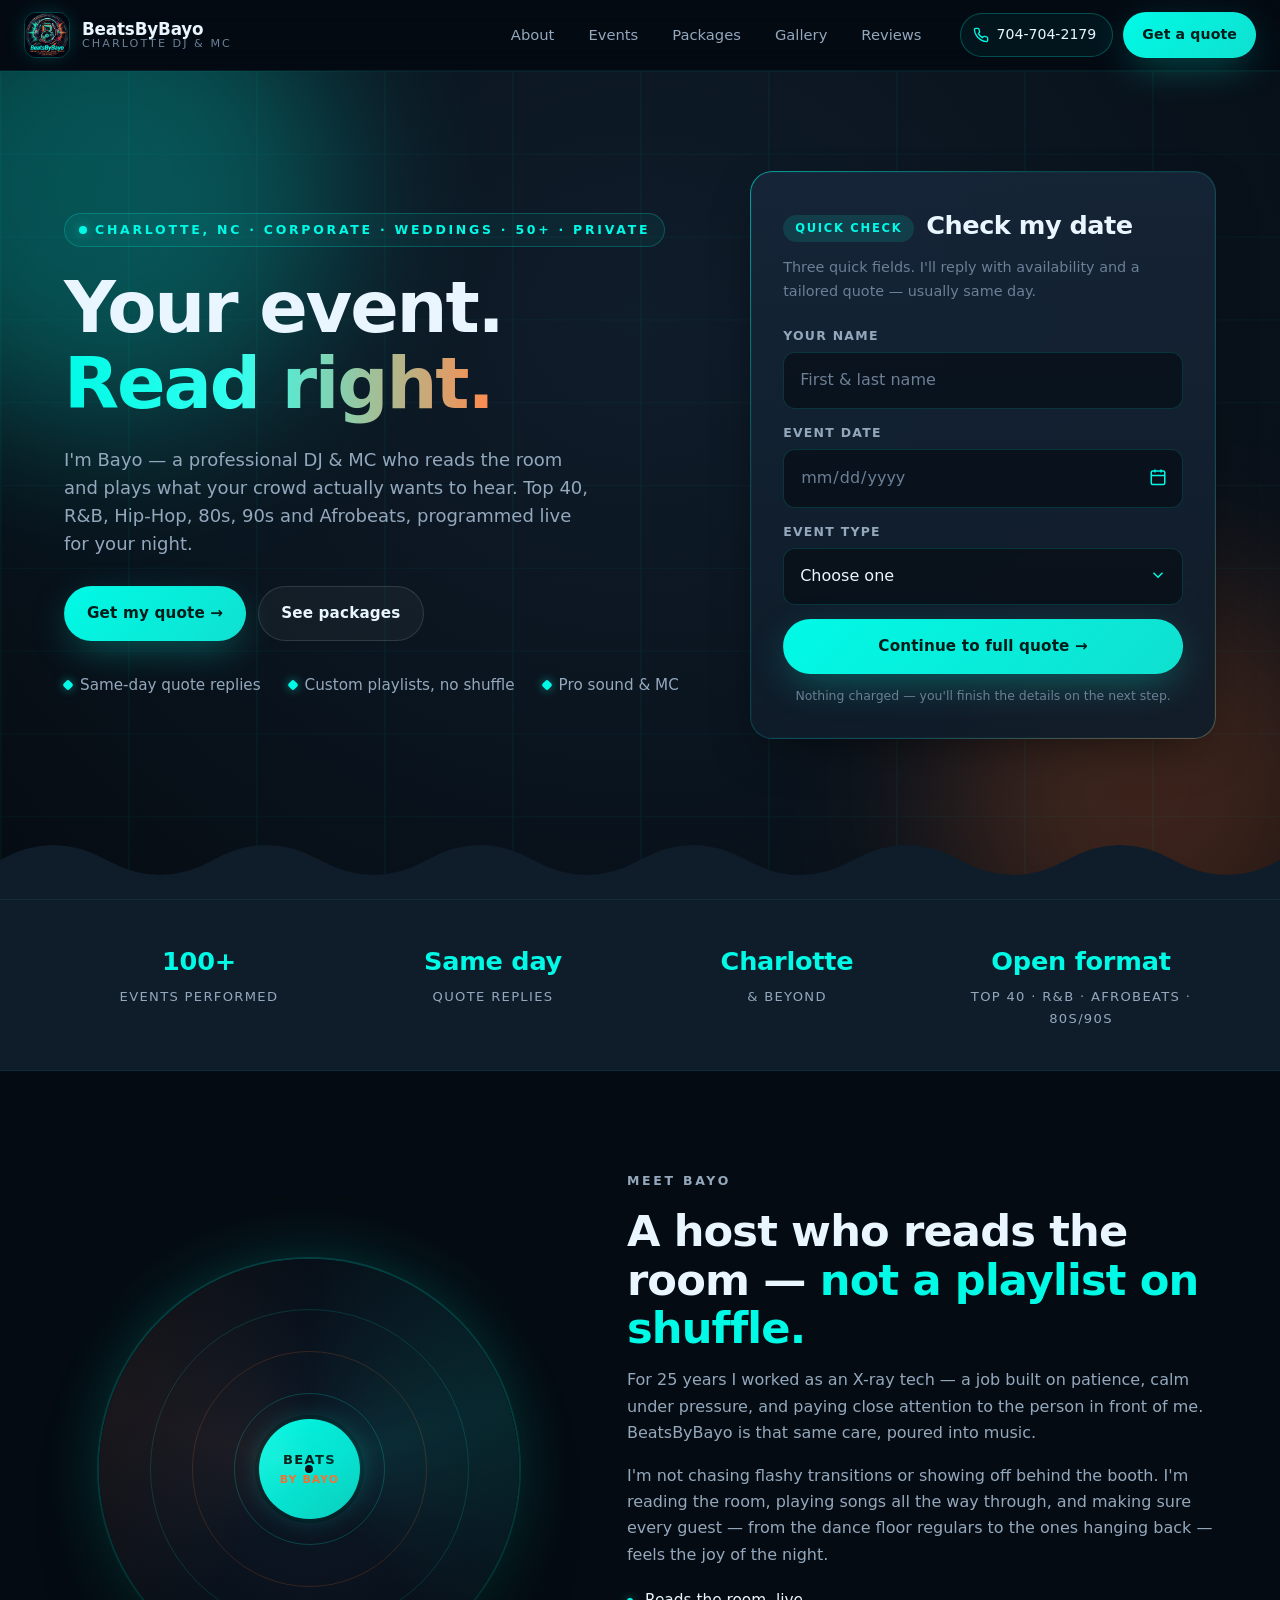
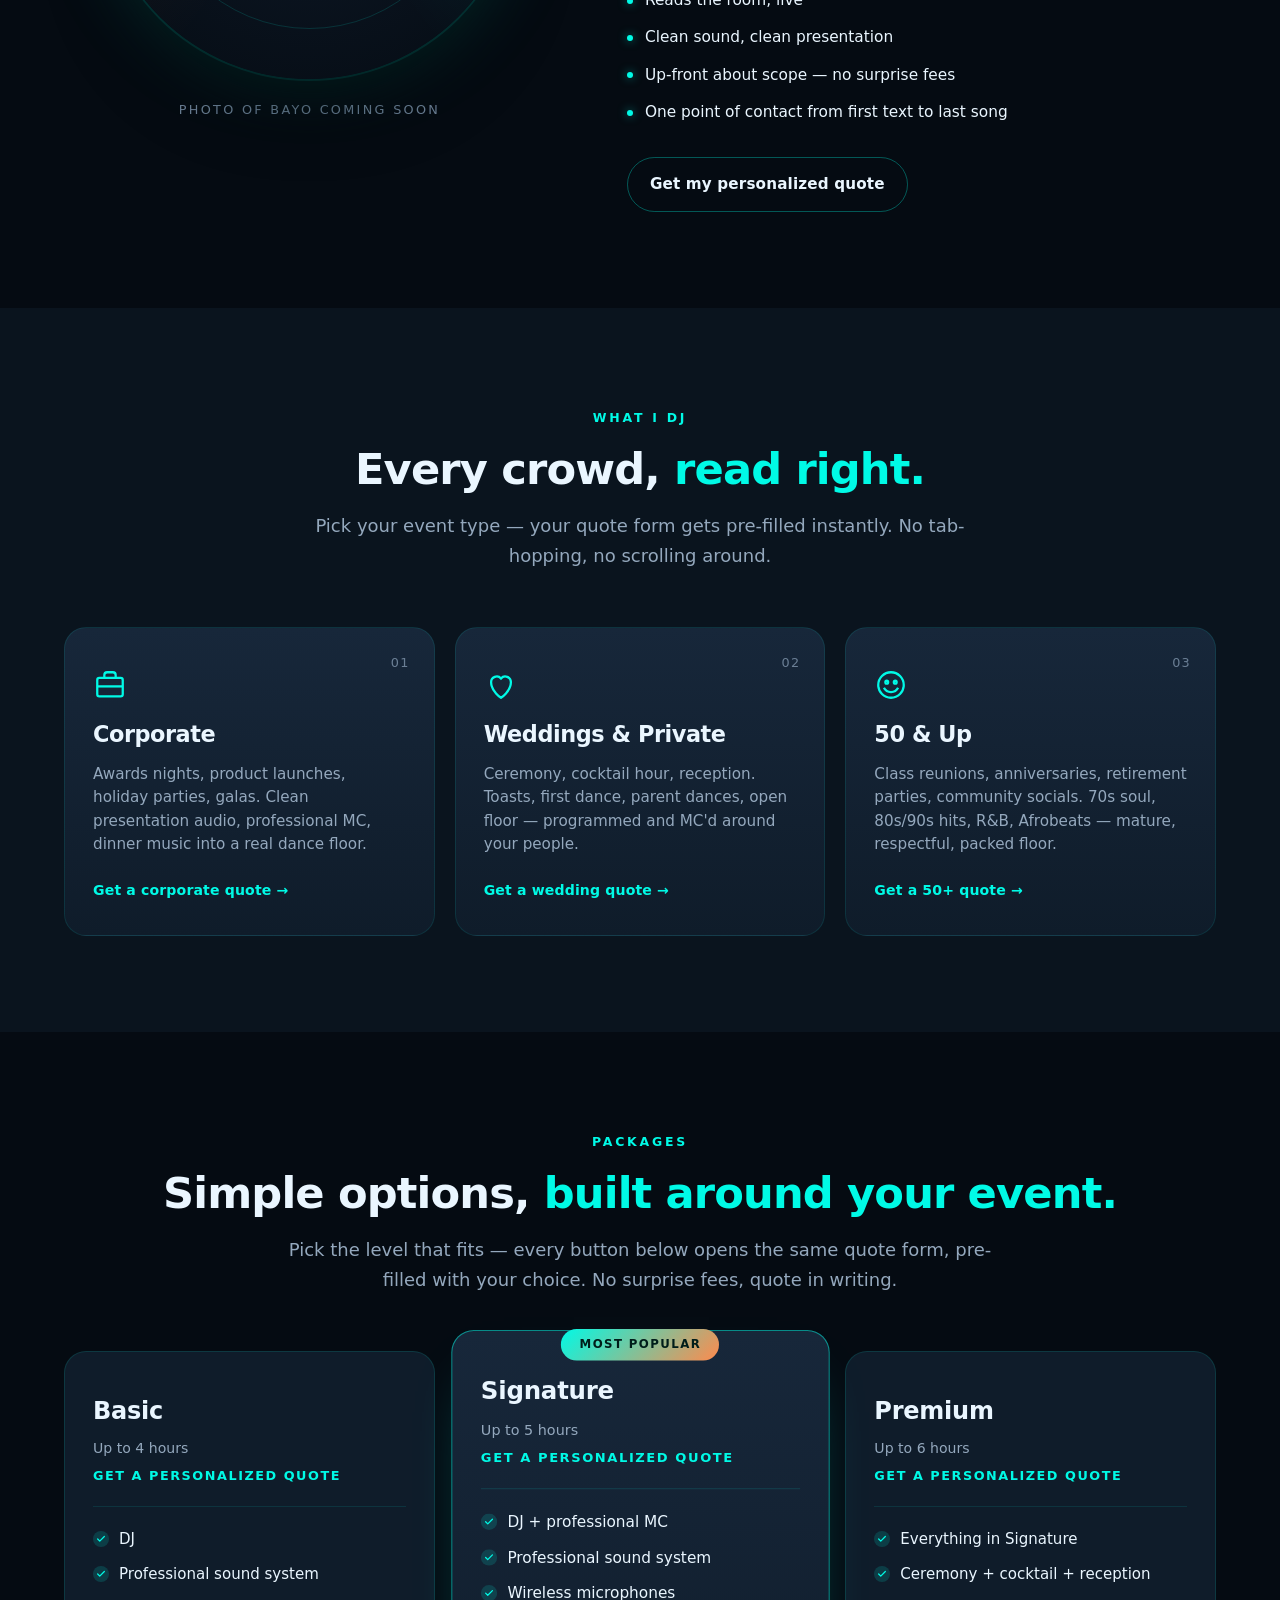
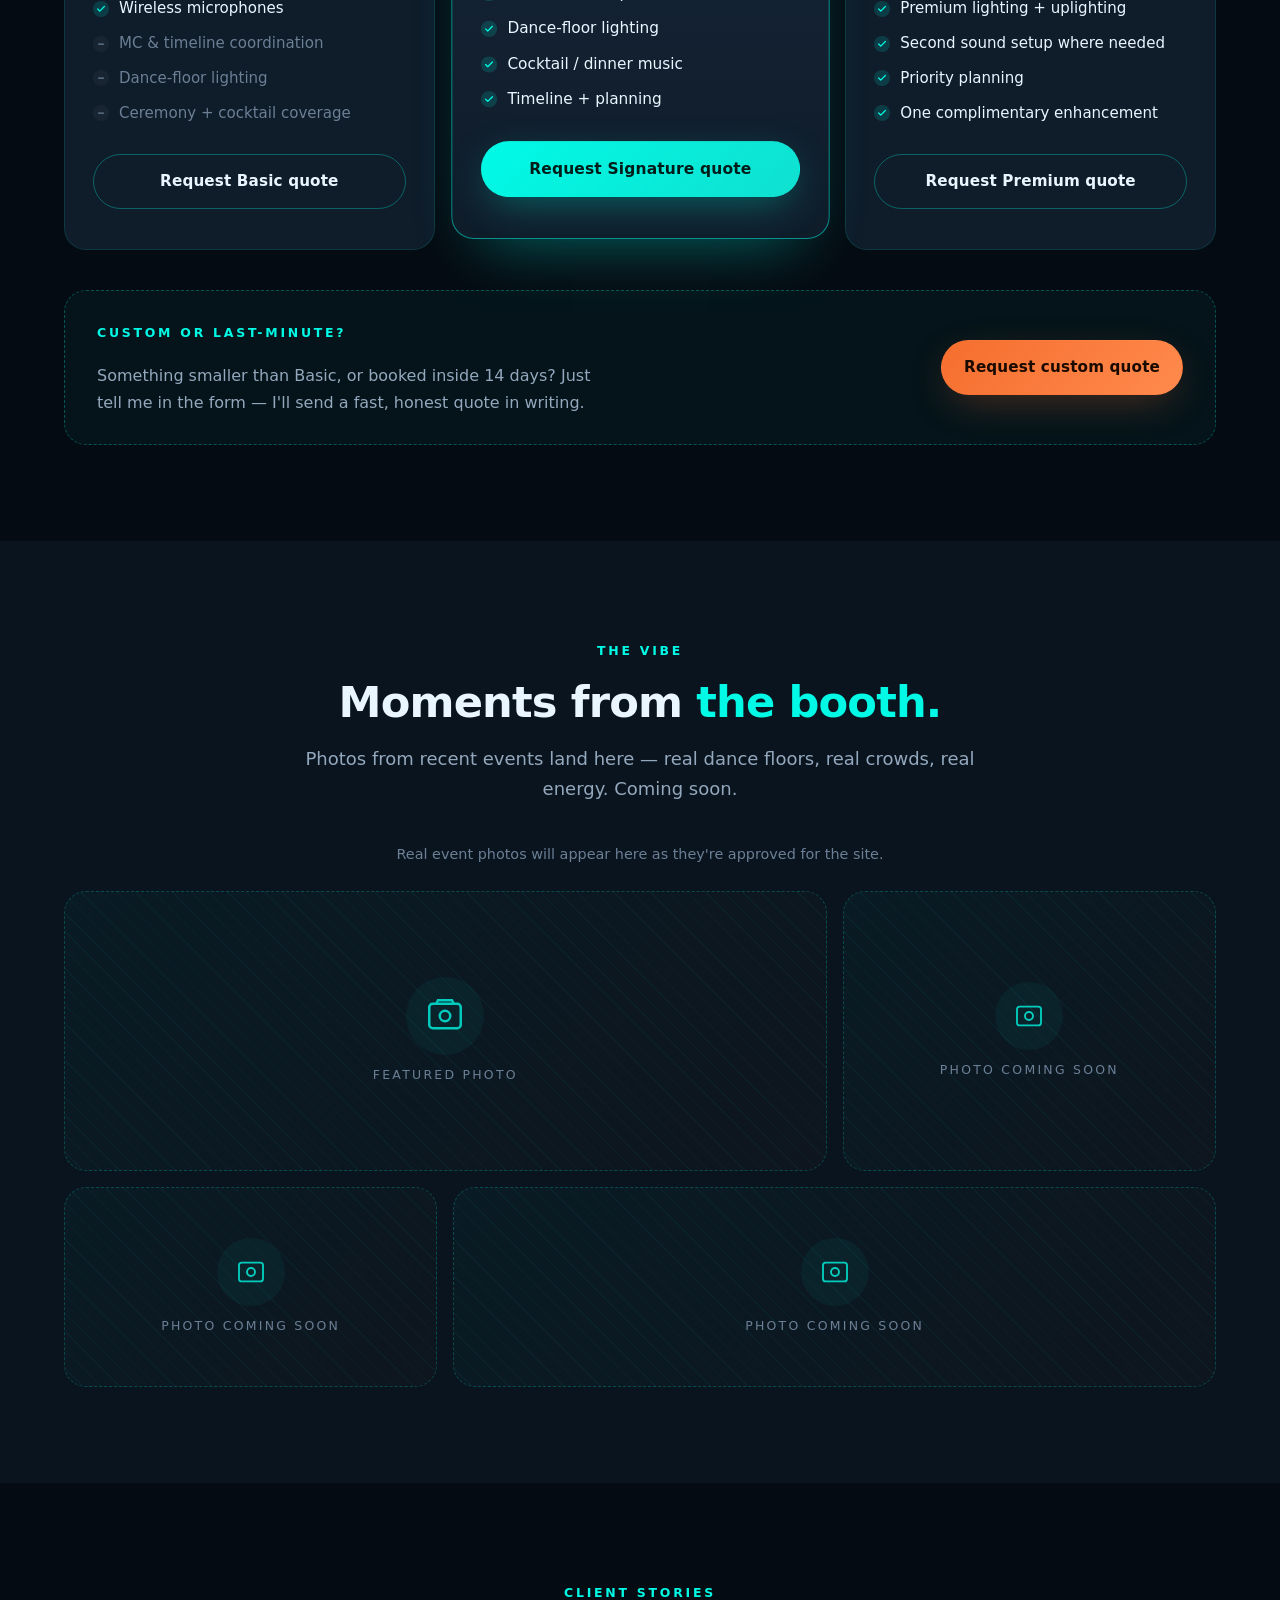
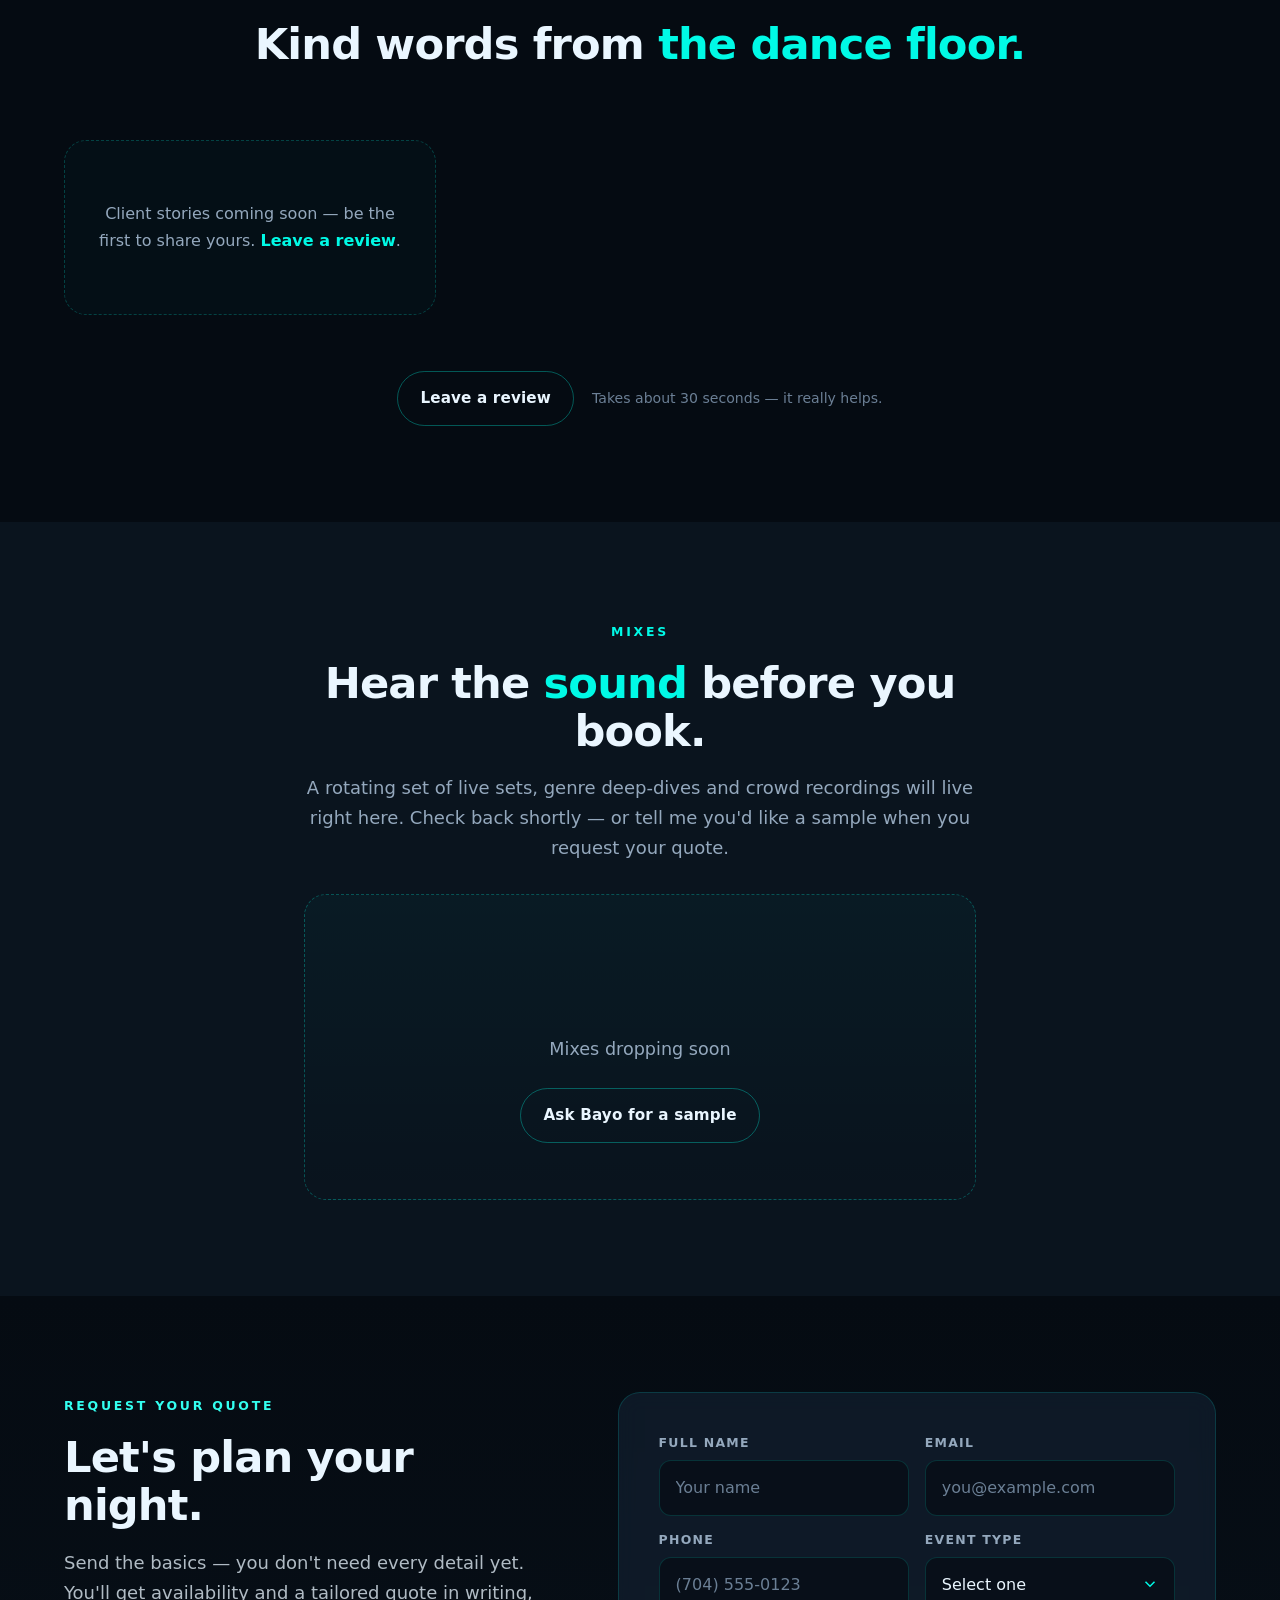
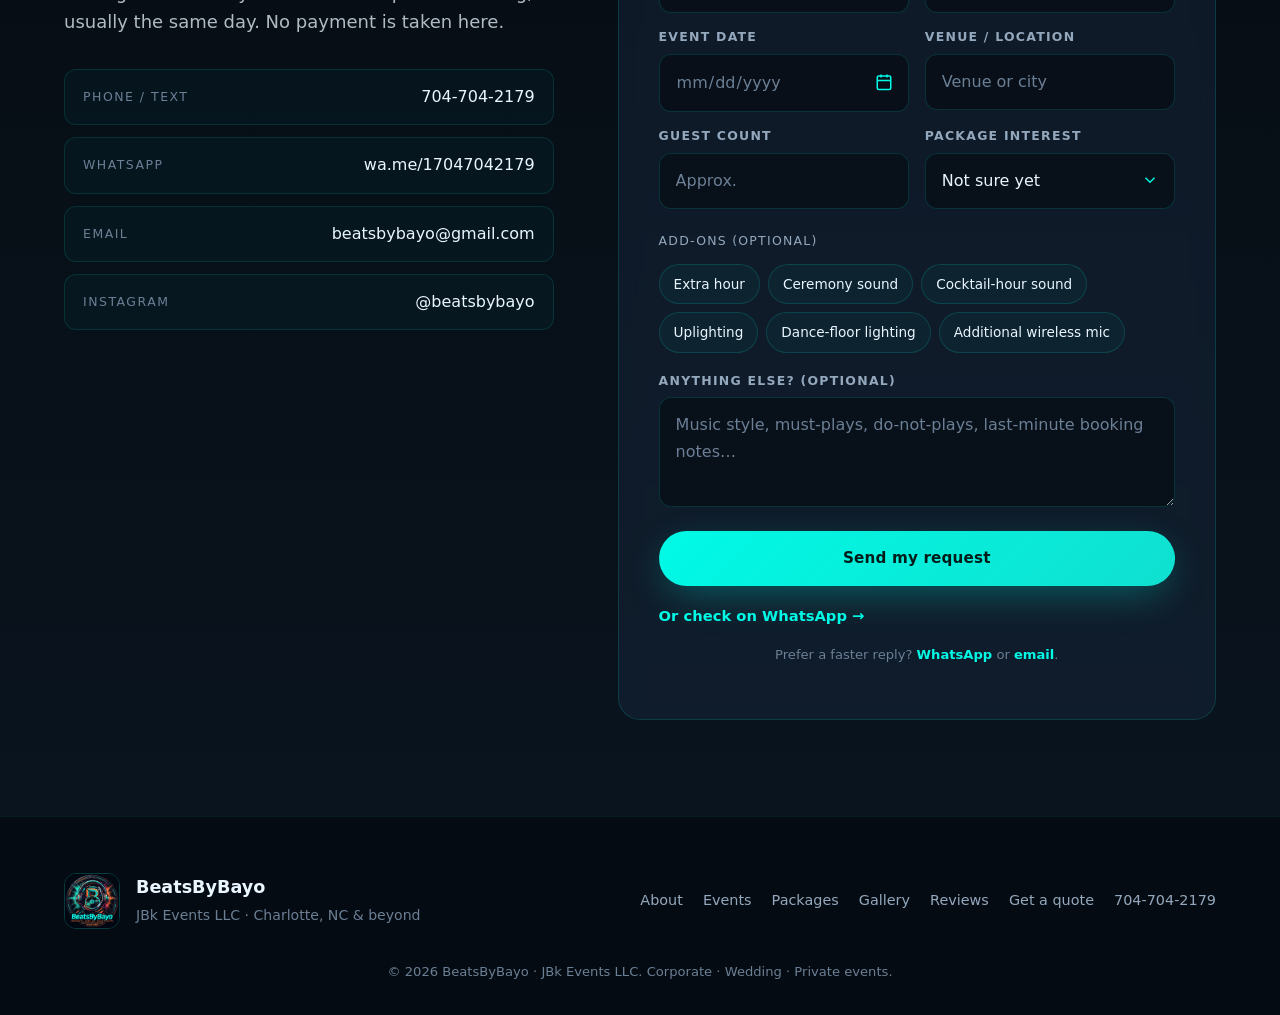
==== static/index.html @ f03d95e3 "Full redesign v2: match logo palette (cyan #00FAE6 + orange #F56E2E on navy #0A141E), add DJ graphic" ====
<!doctype html>
<html lang="en" data-theme="cyan">
  <head>
    <meta charset="utf-8" />
    <meta name="viewport" content="width=device-width, initial-scale=1" />
    <title>BeatsByBayo | Charlotte DJ &amp; MC — Corporate, Weddings, 50+ &amp; Private Events</title>
    <meta name="description" content="BeatsByBayo — professional DJ and MC for corporate events, weddings, 50+ celebrations and private parties across Charlotte, NC. Top 40, R&B, Hip-Hop, 80s, 90s and Afrobeats." />
    <meta name="theme-color" content="#0a141e" />
    <link rel="icon" href="assets/logo-main.jpg" type="image/jpeg" />
    <link rel="apple-touch-icon" href="assets/logo-main.jpg" />

    <meta property="og:type" content="website" />
    <meta property="og:title" content="BeatsByBayo | Charlotte DJ & MC" />
    <meta property="og:description" content="Professional DJ and MC for corporate events, 50+ celebrations and private parties in Charlotte, NC." />
    <meta property="og:image" content="assets/logo-main.jpg" />

    <link rel="preconnect" href="https://api.fontshare.com" crossorigin />
    <link href="https://api.fontshare.com/v2/css?f[]=space-grotesk@400,500,600,700&f[]=general-sans@400,500,600&display=swap" rel="stylesheet" />
    <link rel="stylesheet" href="styles.css" />
  </head>
  <body id="top">

    <!-- ============ HEADER ============ -->
    <header class="site-header" id="siteHeader">
      <div class="header-inner">
        <a class="brand" href="#top" aria-label="BeatsByBayo home">
          <img src="assets/logo-main.jpg" alt="BeatsByBayo logo" class="brand-logo" width="52" height="52" />
          <span class="brand-text">
            <strong>BeatsByBayo</strong>
            <small>Charlotte DJ &amp; MC</small>
          </span>
        </a>
        <nav class="header-nav" aria-label="Main">
          <ul role="list">
            <li><a href="#about">About</a></li>
            <li><a href="#events">Events</a></li>
            <li><a href="#packages">Packages</a></li>
            <li><a href="#gallery">Gallery</a></li>
            <li><a href="#reviews">Reviews</a></li>
          </ul>
        </nav>
        <div class="header-cta">
          <a class="phone-pill" href="tel:+17047042179" aria-label="Call 704-704-2179">
            <svg viewBox="0 0 24 24" width="16" height="16" fill="none" stroke="currentColor" stroke-width="2" aria-hidden="true">
              <path d="M22 16.92v3a2 2 0 0 1-2.18 2 19.79 19.79 0 0 1-8.63-3.07 19.5 19.5 0 0 1-6-6 19.79 19.79 0 0 1-3.07-8.67A2 2 0 0 1 4.11 2h3a2 2 0 0 1 2 1.72c.13.96.36 1.9.7 2.81a2 2 0 0 1-.45 2.11L8.09 9.91a16 16 0 0 0 6 6l1.27-1.27a2 2 0 0 1 2.11-.45c.91.34 1.85.57 2.81.7A2 2 0 0 1 22 16.92z" />
            </svg>
            <span>704-704-2179</span>
          </a>
          <a class="btn btn-primary btn-sm" href="#quote">Get a quote</a>
          <button class="menu-toggle" id="menuToggle" aria-label="Open menu" aria-expanded="false" aria-controls="mobileMenu" type="button">
            <span></span><span></span><span></span>
          </button>
        </div>
      </div>
    </header>

    <div class="mobile-menu" id="mobileMenu" aria-hidden="true" role="dialog" aria-modal="true" aria-label="Site menu">
      <button class="mobile-menu-close" id="menuClose" aria-label="Close menu" type="button">
        <svg viewBox="0 0 24 24" width="26" height="26" fill="none" stroke="currentColor" stroke-width="2" aria-hidden="true"><path d="M18 6L6 18M6 6l12 12"/></svg>
      </button>
      <nav aria-label="Mobile navigation">
        <ul role="list">
          <li><a href="#about" class="mobile-link">About</a></li>
          <li><a href="#events" class="mobile-link">Events</a></li>
          <li><a href="#packages" class="mobile-link">Packages</a></li>
          <li><a href="#gallery" class="mobile-link">Gallery</a></li>
          <li><a href="#reviews" class="mobile-link">Reviews</a></li>
          <li><a href="#quote" class="mobile-link mobile-link-cta">Get a quote</a></li>
        </ul>
      </nav>
      <a class="mobile-menu-call" href="tel:+17047042179">704-704-2179</a>
    </div>

    <main>
      <!-- ============ HERO ============ -->
      <section class="hero" id="home">
        <!-- Ambient DJ graphics -->
        <div class="hero-bg" aria-hidden="true">
          <div class="glow glow-cyan"></div>
          <div class="glow glow-orange"></div>
          <svg class="hero-grid" viewBox="0 0 100 100" preserveAspectRatio="none">
            <defs>
              <pattern id="gridPat" width="10" height="10" patternUnits="userSpaceOnUse">
                <path d="M 10 0 L 0 0 0 10" fill="none" stroke="rgba(0,250,230,.08)" stroke-width=".25"/>
              </pattern>
            </defs>
            <rect width="100" height="100" fill="url(#gridPat)"/>
          </svg>
          <div class="eq" aria-hidden="true">
            <span></span><span></span><span></span><span></span><span></span>
            <span></span><span></span><span></span><span></span><span></span>
            <span></span><span></span><span></span><span></span><span></span>
          </div>
        </div>

        <div class="hero-inner">
          <div class="hero-copy">
            <p class="kicker"><span class="live-dot"></span> Charlotte, NC · Corporate · Weddings · 50+ · Private</p>
            <h1 class="display">
              Your event.<br />
              <span class="cyan-gradient">Read right.</span>
            </h1>
            <p class="lead">
              I'm Bayo — a professional DJ &amp; MC who reads the room and plays what your crowd
              actually wants to hear. Top 40, R&amp;B, Hip-Hop, 80s, 90s and Afrobeats,
              programmed live for your night.
            </p>
            <div class="hero-actions">
              <a class="btn btn-primary" href="#quote">Get my quote →</a>
              <a class="btn btn-ghost" href="#packages">See packages</a>
            </div>
            <ul class="hero-checks" role="list">
              <li>Same-day quote replies</li>
              <li>Custom playlists, no shuffle</li>
              <li>Pro sound &amp; MC</li>
            </ul>
          </div>

          <form class="mini-quote" id="miniQuote" aria-labelledby="miniQuoteTitle" novalidate>
            <div class="mini-quote-header">
              <span class="mq-badge">Quick check</span>
              <h2 class="mini-quote-title" id="miniQuoteTitle">Check my date</h2>
            </div>
            <p class="mini-quote-sub">Three quick fields. I'll reply with availability and a tailored quote — usually same day.</p>

            <label class="field">
              <span class="field-label">Your name</span>
              <input required name="name" type="text" autocomplete="name" placeholder="First &amp; last name" />
            </label>

            <label class="field field-with-icon">
              <span class="field-label">Event date</span>
              <input required name="event-date" type="date" id="miniDate" />
              <svg class="field-icon" viewBox="0 0 24 24" width="18" height="18" fill="none" stroke="currentColor" stroke-width="2" aria-hidden="true">
                <rect x="3" y="4" width="18" height="18" rx="2" ry="2"></rect>
                <line x1="16" y1="2" x2="16" y2="6"></line>
                <line x1="8" y1="2" x2="8" y2="6"></line>
                <line x1="3" y1="10" x2="21" y2="10"></line>
              </svg>
            </label>

            <label class="field field-with-icon">
              <span class="field-label">Event type</span>
              <select required name="event-type" id="miniType">
                <option value="">Choose one</option>
                <option>Corporate Event</option>
                <option>Wedding</option>
                <option>50+ Social</option>
                <option>Anniversary</option>
                <option>Reunion</option>
                <option>Retirement Party</option>
                <option>Private Event</option>
                <option>Community Event</option>
                <option>Other</option>
              </select>
              <svg class="field-icon" viewBox="0 0 24 24" width="18" height="18" fill="none" stroke="currentColor" stroke-width="2" aria-hidden="true">
                <polyline points="6 9 12 15 18 9"></polyline>
              </svg>
            </label>

            <label class="hp-field" aria-hidden="true">Website<input type="text" name="website" tabindex="-1" autocomplete="off" /></label>
            <button class="btn btn-primary btn-wide" type="submit">Continue to full quote →</button>
            <p class="mini-quote-note">Nothing charged — you'll finish the details on the next step.</p>
          </form>
        </div>

        <!-- Waveform divider at bottom -->
        <svg class="hero-wave" viewBox="0 0 1440 80" preserveAspectRatio="none" aria-hidden="true">
          <path d="M0,40 Q60,10 120,40 T240,40 T360,40 T480,40 T600,40 T720,40 T840,40 T960,40 T1080,40 T1200,40 T1320,40 T1440,40 L1440,80 L0,80 Z" fill="var(--surface-1)"/>
        </svg>
      </section>

      <!-- ============ PROOF STRIP ============ -->
      <section class="proof">
        <div class="container">
          <ul class="proof-grid" role="list">
            <li><strong>100+</strong><span>Events performed</span></li>
            <li><strong>Same day</strong><span>Quote replies</span></li>
            <li><strong>Charlotte</strong><span>&amp; beyond</span></li>
            <li><strong>Open format</strong><span>Top 40 · R&amp;B · Afrobeats · 80s/90s</span></li>
          </ul>
        </div>
      </section>

      <!-- ============ ABOUT ============ -->
      <section class="section about" id="about">
        <div class="container about-grid">
          <div class="about-visual" aria-hidden="true">
            <div class="vinyl">
              <div class="vinyl-ring vinyl-ring-1"></div>
              <div class="vinyl-ring vinyl-ring-2"></div>
              <div class="vinyl-ring vinyl-ring-3"></div>
              <div class="vinyl-label">
                <span>BEATS</span>
                <span>BY BAYO</span>
              </div>
              <div class="vinyl-shine"></div>
            </div>
            <div class="visual-caption">Photo of Bayo coming soon</div>
          </div>
          <div class="about-copy">
            <p class="kicker">Meet Bayo</p>
            <h2 class="section-title">A host who reads the room — <span class="cyan">not a playlist on shuffle.</span></h2>
            <p>
              For 25 years I worked as an X-ray tech — a job built on patience, calm under pressure, and paying
              close attention to the person in front of me. BeatsByBayo is that same care, poured into music.
            </p>
            <p>
              I'm not chasing flashy transitions or showing off behind the booth. I'm reading the room, playing
              songs all the way through, and making sure every guest — from the dance floor regulars to the ones
              hanging back — feels the joy of the night.
            </p>
            <ul class="values" role="list">
              <li><span class="v-dot" aria-hidden="true"></span> Reads the room, live</li>
              <li><span class="v-dot" aria-hidden="true"></span> Clean sound, clean presentation</li>
              <li><span class="v-dot" aria-hidden="true"></span> Up-front about scope — no surprise fees</li>
              <li><span class="v-dot" aria-hidden="true"></span> One point of contact from first text to last song</li>
            </ul>
            <a class="btn btn-outline" href="#quote">Get my personalized quote</a>
          </div>
        </div>
      </section>

      <!-- ============ EVENT-TYPE CARDS ============ -->
      <section class="section section-soft" id="events">
        <div class="container">
          <div class="section-head center">
            <p class="kicker">What I DJ</p>
            <h2 class="section-title">Every crowd, <span class="cyan">read right.</span></h2>
            <p class="section-lead">Pick your event type — your quote form gets pre-filled instantly. No tab-hopping, no scrolling around.</p>
          </div>
          <div class="event-cards">
            <a class="event-card" href="#quote" data-event="Corporate Event">
              <svg class="event-icon" viewBox="0 0 24 24" width="34" height="34" fill="none" stroke="currentColor" stroke-width="1.6" aria-hidden="true">
                <rect x="3" y="7" width="18" height="13" rx="1.5"/>
                <path d="M8 7V5a2 2 0 0 1 2-2h4a2 2 0 0 1 2 2v2"/>
                <line x1="3" y1="13" x2="21" y2="13"/>
              </svg>
              <span class="event-num">01</span>
              <h3>Corporate</h3>
              <p>Awards nights, product launches, holiday parties, galas. Clean presentation audio, professional MC, dinner music into a real dance floor.</p>
              <span class="event-cta">Get a corporate quote →</span>
            </a>
            <a class="event-card" href="#quote" data-event="Wedding">
              <svg class="event-icon" viewBox="0 0 24 24" width="34" height="34" fill="none" stroke="currentColor" stroke-width="1.6" aria-hidden="true">
                <path d="M12 21s-7-4.5-7-11a4 4 0 0 1 7-2.65A4 4 0 0 1 19 10c0 6.5-7 11-7 11z"/>
              </svg>
              <span class="event-num">02</span>
              <h3>Weddings &amp; Private</h3>
              <p>Ceremony, cocktail hour, reception. Toasts, first dance, parent dances, open floor — programmed and MC'd around your people.</p>
              <span class="event-cta">Get a wedding quote →</span>
            </a>
            <a class="event-card" href="#quote" data-event="50+ Social">
              <svg class="event-icon" viewBox="0 0 24 24" width="34" height="34" fill="none" stroke="currentColor" stroke-width="1.6" aria-hidden="true">
                <circle cx="12" cy="12" r="9"/>
                <path d="M7 14c1 2 3 3 5 3s4-1 5-3"/>
                <circle cx="9" cy="10" r="1"/>
                <circle cx="15" cy="10" r="1"/>
              </svg>
              <span class="event-num">03</span>
              <h3>50 &amp; Up</h3>
              <p>Class reunions, anniversaries, retirement parties, community socials. 70s soul, 80s/90s hits, R&amp;B, Afrobeats — mature, respectful, packed floor.</p>
              <span class="event-cta">Get a 50+ quote →</span>
            </a>
          </div>
        </div>
      </section>

      <!-- ============ PACKAGES ============ -->
      <section class="section" id="packages">
        <div class="container">
          <div class="section-head center">
            <p class="kicker">Packages</p>
            <h2 class="section-title">Simple options, <span class="cyan">built around your event.</span></h2>
            <p class="section-lead">Pick the level that fits — every button below opens the same quote form, pre-filled with your choice. No surprise fees, quote in writing.</p>
          </div>
          <div class="pkg-compare">
            <article class="pkg-col">
              <p class="pkg-name">Basic</p>
              <p class="pkg-hours">Up to 4 hours</p>
              <p class="pkg-quote">Get a personalized quote</p>
              <ul role="list" class="pkg-list">
                <li>DJ</li>
                <li>Professional sound system</li>
                <li>Wireless microphones</li>
                <li class="pkg-off">MC &amp; timeline coordination</li>
                <li class="pkg-off">Dance-floor lighting</li>
                <li class="pkg-off">Ceremony + cocktail coverage</li>
              </ul>
              <a class="btn btn-outline btn-wide" href="#quote" data-pkg="Basic">Request Basic quote</a>
            </article>

            <article class="pkg-col pkg-featured">
              <p class="pkg-ribbon">Most popular</p>
              <p class="pkg-name">Signature</p>
              <p class="pkg-hours">Up to 5 hours</p>
              <p class="pkg-quote">Get a personalized quote</p>
              <ul role="list" class="pkg-list">
                <li>DJ + professional MC</li>
                <li>Professional sound system</li>
                <li>Wireless microphones</li>
                <li>Dance-floor lighting</li>
                <li>Cocktail / dinner music</li>
                <li>Timeline + planning</li>
              </ul>
              <a class="btn btn-primary btn-wide" href="#quote" data-pkg="Signature">Request Signature quote</a>
            </article>

            <article class="pkg-col">
              <p class="pkg-name">Premium</p>
              <p class="pkg-hours">Up to 6 hours</p>
              <p class="pkg-quote">Get a personalized quote</p>
              <ul role="list" class="pkg-list">
                <li>Everything in Signature</li>
                <li>Ceremony + cocktail + reception</li>
                <li>Premium lighting + uplighting</li>
                <li>Second sound setup where needed</li>
                <li>Priority planning</li>
                <li>One complimentary enhancement</li>
              </ul>
              <a class="btn btn-outline btn-wide" href="#quote" data-pkg="Premium">Request Premium quote</a>
            </article>
          </div>
          <div class="pkg-alt">
            <div>
              <p class="kicker">Custom or last-minute?</p>
              <p class="pkg-alt-copy">Something smaller than Basic, or booked inside 14 days? Just tell me in the form — I'll send a fast, honest quote in writing.</p>
            </div>
            <a class="btn btn-secondary" href="#quote" data-pkg="Custom / Last-Minute">Request custom quote</a>
          </div>
        </div>
      </section>

      <!-- ============ GALLERY (placeholders) ============ -->
      <section class="section section-soft" id="gallery">
        <div class="container">
          <div class="section-head center">
            <p class="kicker">The Vibe</p>
            <h2 class="section-title">Moments from <span class="cyan">the booth.</span></h2>
            <p class="section-lead">Photos from recent events land here — real dance floors, real crowds, real energy. Coming soon.</p>
          </div>
          <p class="gallery-hint">Real event photos will appear here as they're approved for the site.</p>
          <ul class="gallery-placeholder" role="list">
            <li class="g-slot g-lg">
              <div class="g-glyph">
                <svg viewBox="0 0 24 24" width="42" height="42" fill="none" stroke="currentColor" stroke-width="1.4" aria-hidden="true">
                  <rect x="3" y="5" width="18" height="14" rx="2"/>
                  <circle cx="12" cy="12" r="3"/>
                  <path d="M7 5l1-2h8l1 2"/>
                </svg>
              </div>
              <span class="g-label">Featured photo</span>
            </li>
            <li class="g-slot">
              <div class="g-glyph">
                <svg viewBox="0 0 24 24" width="32" height="32" fill="none" stroke="currentColor" stroke-width="1.4" aria-hidden="true">
                  <rect x="3" y="5" width="18" height="14" rx="2"/>
                  <circle cx="12" cy="12" r="3"/>
                </svg>
              </div>
              <span class="g-label">Photo coming soon</span>
            </li>
            <li class="g-slot">
              <div class="g-glyph">
                <svg viewBox="0 0 24 24" width="32" height="32" fill="none" stroke="currentColor" stroke-width="1.4" aria-hidden="true">
                  <rect x="3" y="5" width="18" height="14" rx="2"/>
                  <circle cx="12" cy="12" r="3"/>
                </svg>
              </div>
              <span class="g-label">Photo coming soon</span>
            </li>
            <li class="g-slot">
              <div class="g-glyph">
                <svg viewBox="0 0 24 24" width="32" height="32" fill="none" stroke="currentColor" stroke-width="1.4" aria-hidden="true">
                  <rect x="3" y="5" width="18" height="14" rx="2"/>
                  <circle cx="12" cy="12" r="3"/>
                </svg>
              </div>
              <span class="g-label">Photo coming soon</span>
            </li>
          </ul>
        </div>
      </section>

      <!-- ============ REVIEWS ============ -->
      <section class="section" id="reviews">
        <div class="container">
          <div class="section-head center">
            <p class="kicker">Client Stories</p>
            <h2 class="section-title">Kind words from <span class="cyan">the dance floor.</span></h2>
          </div>
          <div class="reviews-grid" id="testimonialList" aria-live="polite">
            <p class="reviews-empty">Client stories coming soon — be the first to share yours. <a href="/review.html">Leave a review</a>.</p>
          </div>
          <div class="reviews-cta">
            <a class="btn btn-outline" href="/review.html">Leave a review</a>
            <span class="reviews-cta-sub">Takes about 30 seconds — it really helps.</span>
          </div>
        </div>
      </section>

      <!-- ============ MIXES placeholder ============ -->
      <section class="section section-soft" id="mixes">
        <div class="container narrow center">
          <p class="kicker">Mixes</p>
          <h2 class="section-title">Hear the <span class="cyan">sound</span> before you book.</h2>
          <p class="section-lead">A rotating set of live sets, genre deep-dives and crowd recordings will live right here. Check back shortly — or tell me you'd like a sample when you request your quote.</p>
          <div class="mixes-placeholder">
            <div class="mix-eq" aria-hidden="true">
              <span></span><span></span><span></span><span></span><span></span><span></span><span></span>
            </div>
            <p>Mixes dropping soon</p>
            <a class="btn btn-outline" href="#quote">Ask Bayo for a sample</a>
          </div>
        </div>
      </section>

      <!-- ============ FULL QUOTE FORM ============ -->
      <section class="section section-dark" id="quote">
        <div class="container quote-grid">
          <div class="quote-copy">
            <p class="kicker light">Request Your Quote</p>
            <h2 class="section-title light">Let's plan your night.</h2>
            <p class="section-lead light">
              Send the basics — you don't need every detail yet. You'll get availability and a tailored quote in writing,
              usually the same day. No payment is taken here.
            </p>
            <ul class="quote-contacts" role="list">
              <li>
                <span>Phone / text</span>
                <a href="tel:+17047042179">704-704-2179</a>
              </li>
              <li>
                <span>WhatsApp</span>
                <a href="https://wa.me/17047042179" target="_blank" rel="noopener">wa.me/17047042179</a>
              </li>
              <li>
                <span>Email</span>
                <a href="mailto:beatsbybayo@gmail.com">beatsbybayo@gmail.com</a>
              </li>
              <li>
                <span>Instagram</span>
                <a href="https://www.instagram.com/beatsbybayo" target="_blank" rel="noopener">@beatsbybayo</a>
              </li>
            </ul>
          </div>

          <form class="quote-form" id="bookingForm" novalidate>
            <div class="form-row">
              <label class="field"><span class="field-label">Full name</span>
                <input required name="name" type="text" autocomplete="name" placeholder="Your name" />
              </label>
              <label class="field"><span class="field-label">Email</span>
                <input required name="email" type="email" autocomplete="email" placeholder="you@example.com" />
              </label>
            </div>
            <div class="form-row">
              <label class="field"><span class="field-label">Phone</span>
                <input required name="phone" type="tel" autocomplete="tel" placeholder="(704) 555-0123" />
              </label>
              <label class="field field-with-icon"><span class="field-label">Event type</span>
                <select required name="event-type" id="eventTypeSelect">
                  <option value="">Select one</option>
                  <option>Corporate Event</option>
                  <option>Wedding</option>
                  <option>50+ Social</option>
                  <option>Anniversary</option>
                  <option>Reunion</option>
                  <option>Retirement Party</option>
                  <option>Private Event</option>
                  <option>Community Event</option>
                  <option>Other</option>
                </select>
                <svg class="field-icon" viewBox="0 0 24 24" width="18" height="18" fill="none" stroke="currentColor" stroke-width="2" aria-hidden="true"><polyline points="6 9 12 15 18 9"></polyline></svg>
              </label>
            </div>
            <div class="form-row">
              <label class="field field-with-icon"><span class="field-label">Event date</span>
                <input required name="event-date" type="date" />
                <svg class="field-icon" viewBox="0 0 24 24" width="18" height="18" fill="none" stroke="currentColor" stroke-width="2" aria-hidden="true">
                  <rect x="3" y="4" width="18" height="18" rx="2" ry="2"></rect>
                  <line x1="16" y1="2" x2="16" y2="6"></line><line x1="8" y1="2" x2="8" y2="6"></line><line x1="3" y1="10" x2="21" y2="10"></line>
                </svg>
              </label>
              <label class="field"><span class="field-label">Venue / location</span>
                <input required name="venue" type="text" placeholder="Venue or city" />
              </label>
            </div>
            <div class="form-row">
              <label class="field"><span class="field-label">Guest count</span>
                <input name="guest-count" type="number" min="1" placeholder="Approx." />
              </label>
              <label class="field field-with-icon"><span class="field-label">Package interest</span>
                <select name="package" id="packageSelect">
                  <option value="">Not sure yet</option>
                  <option value="Basic">Basic</option>
                  <option value="Signature">Signature</option>
                  <option value="Premium">Premium</option>
                  <option value="Custom / Last-Minute">Custom / Last-Minute</option>
                </select>
                <svg class="field-icon" viewBox="0 0 24 24" width="18" height="18" fill="none" stroke="currentColor" stroke-width="2" aria-hidden="true"><polyline points="6 9 12 15 18 9"></polyline></svg>
              </label>
            </div>

            <fieldset class="addon-chips">
              <legend>Add-ons (optional)</legend>
              <div class="chip-row">
                <label class="chip"><input type="checkbox" name="addon" value="Extra hour" /><span>Extra hour</span></label>
                <label class="chip"><input type="checkbox" name="addon" value="Ceremony sound" /><span>Ceremony sound</span></label>
                <label class="chip"><input type="checkbox" name="addon" value="Cocktail-hour sound" /><span>Cocktail-hour sound</span></label>
                <label class="chip"><input type="checkbox" name="addon" value="Uplighting" /><span>Uplighting</span></label>
                <label class="chip"><input type="checkbox" name="addon" value="Dance-floor lighting" /><span>Dance-floor lighting</span></label>
                <label class="chip"><input type="checkbox" name="addon" value="Additional wireless mic" /><span>Additional wireless mic</span></label>
              </div>
            </fieldset>

            <label class="field"><span class="field-label">Anything else? (optional)</span>
              <textarea name="message" rows="3" placeholder="Music style, must-plays, do-not-plays, last-minute booking notes…"></textarea>
            </label>

            <label class="hp-field" aria-hidden="true">Website<input type="text" name="website" tabindex="-1" autocomplete="off" /></label>

            <div class="form-actions">
              <button class="btn btn-primary btn-wide" type="submit">Send my request</button>
              <a class="wa-alt" id="waQuick" href="#">Or check on WhatsApp →</a>
            </div>
            <p class="form-success" id="formSuccess" role="status" hidden></p>
            <p class="form-fallback">
              Prefer a faster reply? <a href="#" id="whatsappBtn">WhatsApp</a> or
              <a href="#" id="emailBtn">email</a>.
            </p>
          </form>
        </div>
      </section>
    </main>

    <!-- ============ FOOTER ============ -->
    <footer class="footer">
      <div class="container footer-inner">
        <div class="footer-brand">
          <img src="assets/logo-main.jpg" alt="BeatsByBayo" width="56" height="56" />
          <div>
            <strong>BeatsByBayo</strong>
            <span>JBk Events LLC · Charlotte, NC &amp; beyond</span>
          </div>
        </div>
        <nav class="footer-links" aria-label="Footer">
          <a href="#about">About</a>
          <a href="#events">Events</a>
          <a href="#packages">Packages</a>
          <a href="#gallery">Gallery</a>
          <a href="#reviews">Reviews</a>
          <a href="#quote">Get a quote</a>
          <a href="tel:+17047042179">704-704-2179</a>
        </nav>
      </div>
      <p class="copyright">© <span id="year"></span> BeatsByBayo · JBk Events LLC. Corporate · Wedding · Private events.</p>
    </footer>

    <script src="script.js"></script>
  </body>
</html>
---- static/styles.css ----
/* ==============================================================
   BeatsByBayo — Cyan/Orange DJ redesign
   Palette pulled directly from logo: #00FAE6 cyan, #F56E2E orange,
   near-black navy #0A141E. Modern, musical, sleek.
   ============================================================== */

:root{
  /* Base */
  --ink:            #050b12;      /* deepest */
  --navy:           #0a141e;      /* logo bg */
  --navy-2:         #101e2a;      /* elevated */
  --navy-3:         #17273a;      /* card */
  --line:           rgba(0,250,230,.14);
  --line-strong:    rgba(0,250,230,.32);

  /* Surfaces */
  --bg:             #050b12;
  --surface-0:      #0a141e;
  --surface-1:      #0f1c2a;
  --surface-2:      #17273a;
  --surface-soft:   #0d1826;

  /* Text */
  --text:           #eaf6ff;
  --text-dim:       #94a8bd;
  --text-mute:      #6b7f95;
  --text-invert:    #0a141e;

  /* Brand */
  --cyan:           #00fae6;
  --cyan-2:         #33fff0;
  --cyan-glow:      rgba(0,250,230,.55);
  --cyan-soft:      rgba(0,250,230,.08);
  --orange:         #f56e2e;
  --orange-2:       #ff8a4d;
  --magenta:        #e63a6a;

  /* Type */
  --font-sans: "General Sans", ui-sans-serif, system-ui, -apple-system, "Segoe UI", Roboto, "Helvetica Neue", Arial, sans-serif;
  --font-display: "Space Grotesk", var(--font-sans);

  --fs-xs:  .78rem;
  --fs-sm:  .88rem;
  --fs-md:  1rem;
  --fs-lg:  1.125rem;
  --fs-xl:  1.35rem;
  --fs-2xl: 1.75rem;
  --fs-3xl: 2.3rem;
  --fs-hero: clamp(2.6rem, 5.6vw, 4.6rem);

  --lh-tight: 1.06;
  --lh-mid:   1.35;
  --lh-body:  1.65;

  --tracking-kick: .22em;

  --space-1: 4px;
  --space-2: 8px;
  --space-3: 12px;
  --space-4: 16px;
  --space-5: 24px;
  --space-6: 32px;
  --space-7: 48px;
  --space-8: 72px;
  --space-9: 112px;

  --radius: 14px;
  --radius-lg: 22px;
  --radius-pill: 999px;

  --shadow-sm: 0 6px 20px rgba(0,0,0,.35);
  --shadow-md: 0 18px 50px -18px rgba(0,0,0,.6);
  --shadow-cyan: 0 12px 40px -8px rgba(0,250,230,.35);
  --shadow-orange: 0 12px 40px -10px rgba(245,110,46,.35);

  --ease: cubic-bezier(.2,.7,.2,1);
}

*, *::before, *::after { box-sizing: border-box; }

html { scroll-behavior: smooth; -webkit-text-size-adjust: 100%; }
body{
  margin:0;
  font-family: var(--font-sans);
  color: var(--text);
  background: var(--bg);
  font-size: var(--fs-md);
  line-height: var(--lh-body);
  -webkit-font-smoothing: antialiased;
  overflow-x: hidden;
}
img, svg { display: block; max-width: 100%; }
a{ color: inherit; text-decoration: none; transition: color .18s var(--ease), opacity .18s var(--ease); }
a:hover{ color: var(--cyan); }
:focus-visible{ outline: 2px solid var(--cyan); outline-offset: 3px; border-radius: 4px; }
button{ font: inherit; cursor: pointer; }

.container{ max-width: 1200px; margin: 0 auto; padding: 0 24px; }
.narrow{ max-width: 720px; margin: 0 auto; }
.center{ text-align: center; }

/* ==============================================================
   Typography
   ============================================================== */
.display,
.section-title,
h1, h2, h3 {
  font-family: var(--font-display);
  color: var(--text);
  letter-spacing: -.02em;
  font-weight: 700;
  margin: 0 0 .35em;
}
.display{ font-size: var(--fs-hero); line-height: var(--lh-tight); letter-spacing: -.03em; }
.section-title{ font-size: clamp(1.9rem, 3.4vw, 2.7rem); line-height: 1.12; }
.section-title.light{ color: var(--text); }
.section-lead{ font-size: var(--fs-lg); color: var(--text-dim); max-width: 62ch; }
.section-lead.light{ color: rgba(234,246,255,.75); }
.center .section-lead{ margin-left: auto; margin-right: auto; }
.lead{ font-size: var(--fs-lg); color: var(--text-dim); max-width: 46ch; line-height: 1.55; }
.kicker{
  font-family: var(--font-display);
  text-transform: uppercase;
  letter-spacing: var(--tracking-kick);
  font-weight: 600;
  font-size: .78rem;
  color: var(--cyan);
  margin: 0 0 var(--space-4);
  display: inline-flex; align-items: center; gap: 8px;
}
.kicker.light{ color: var(--cyan-2); }
.cyan{ color: var(--cyan); }
.cyan-gradient{
  background: linear-gradient(90deg, var(--cyan) 0%, var(--cyan-2) 40%, var(--orange-2) 100%);
  -webkit-background-clip: text; background-clip: text;
  -webkit-text-fill-color: transparent;
  color: transparent;
}

/* ==============================================================
   Buttons
   ============================================================== */
.btn{
  display: inline-flex; align-items: center; justify-content: center; gap: 8px;
  padding: 14px 22px;
  border-radius: var(--radius-pill);
  font-family: var(--font-display);
  font-weight: 600;
  font-size: .95rem;
  letter-spacing: .01em;
  cursor: pointer;
  border: 1px solid transparent;
  transition: transform .18s var(--ease), box-shadow .2s var(--ease),
              background .2s var(--ease), color .2s var(--ease), border-color .2s var(--ease);
  white-space: nowrap;
}
.btn-sm{ padding: 10px 18px; font-size: .88rem; }
.btn-wide{ width: 100%; }

.btn-primary{
  background: linear-gradient(135deg, var(--cyan) 0%, #10e0d0 100%);
  color: #001d1a;
  box-shadow: var(--shadow-cyan);
}
.btn-primary:hover{ transform: translateY(-2px); box-shadow: 0 18px 50px -10px rgba(0,250,230,.55); color: #001d1a; }

.btn-secondary{
  background: linear-gradient(135deg, var(--orange) 0%, var(--orange-2) 100%);
  color: #1a0a00;
  box-shadow: var(--shadow-orange);
}
.btn-secondary:hover{ transform: translateY(-2px); color: #1a0a00; }

.btn-outline{
  background: transparent;
  color: var(--text);
  border-color: var(--line-strong);
}
.btn-outline:hover{ border-color: var(--cyan); color: var(--cyan); }

.btn-ghost{
  background: rgba(255,255,255,.04);
  color: var(--text);
  border: 1px solid rgba(255,255,255,.12);
}
.btn-ghost:hover{ background: rgba(255,255,255,.08); }

/* ==============================================================
   Header
   ============================================================== */
.site-header{
  position: sticky; top: 0; z-index: 60;
  background: rgba(5,11,18,.72);
  backdrop-filter: blur(14px) saturate(1.4);
  -webkit-backdrop-filter: blur(14px) saturate(1.4);
  border-bottom: 1px solid rgba(0,250,230,.08);
}
.header-inner{
  max-width: 1280px; margin: 0 auto; padding: 12px 24px;
  display: flex; align-items: center; gap: 24px;
}
.brand{ display: inline-flex; align-items: center; gap: 12px; }
.brand-logo{
  width: 46px; height: 46px; border-radius: 12px;
  border: 1px solid rgba(0,250,230,.25);
  box-shadow: 0 0 24px -10px rgba(0,250,230,.6);
  object-fit: cover;
  flex-shrink: 0;
}
.brand-text{ display: inline-flex; flex-direction: column; line-height: 1.1; }
.brand-text strong{ font-family: var(--font-display); font-weight: 700; font-size: 1.05rem; letter-spacing: -.01em; color: var(--text); }
.brand-text small{ font-size: .7rem; text-transform: uppercase; letter-spacing: .18em; color: var(--text-mute); }

.header-nav{ margin-left: auto; }
.header-nav ul{ display: flex; gap: 6px; margin: 0; padding: 0; list-style: none; }
.header-nav a{
  padding: 10px 14px; border-radius: var(--radius-pill);
  font-size: .92rem; color: var(--text-dim);
  font-family: var(--font-display); font-weight: 500;
}
.header-nav a:hover{ color: var(--cyan); background: var(--cyan-soft); }

.header-cta{ display: flex; align-items: center; gap: 10px; }
.phone-pill{
  display: inline-flex; align-items: center; gap: 8px;
  padding: 9px 16px 9px 12px;
  border-radius: var(--radius-pill);
  border: 1px solid rgba(0,250,230,.25);
  background: rgba(0,250,230,.05);
  font-size: .88rem;
  font-family: var(--font-display); font-weight: 500;
  color: var(--text);
}
.phone-pill:hover{ color: var(--cyan); border-color: var(--cyan); }
.phone-pill svg{ color: var(--cyan); }

.menu-toggle{
  display: none;
  width: 44px; height: 44px; border-radius: 50%;
  border: 1px solid rgba(0,250,230,.28);
  background: rgba(0,250,230,.05);
  padding: 0;
  flex-direction: column; justify-content: center; align-items: center; gap: 5px;
}
.menu-toggle span{ display:block; width: 20px; height: 2px; background: var(--cyan); border-radius: 2px; }

/* Mobile menu */
.mobile-menu{
  position: fixed; inset: 0; z-index: 80;
  background: linear-gradient(180deg, var(--navy) 0%, var(--ink) 100%);
  display: flex; flex-direction: column; justify-content: center; align-items: center;
  gap: 12px; padding: 24px;
  transform: translateY(-102%); transition: transform .3s var(--ease);
}
.mobile-menu.open{ transform: translateY(0); }
.mobile-menu-close{
  position: absolute; top: 20px; right: 20px;
  width: 44px; height: 44px; border-radius: 50%;
  background: rgba(0,250,230,.08); border: 1px solid rgba(0,250,230,.25);
  color: var(--cyan);
  display: flex; align-items: center; justify-content: center;
}
.mobile-menu nav ul{ list-style:none; margin:0; padding:0; display:flex; flex-direction:column; gap: 4px; align-items:center; }
.mobile-link{
  display: inline-block; padding: 12px 22px; border-radius: var(--radius-pill);
  font-family: var(--font-display); font-weight: 600; font-size: 1.5rem;
  color: var(--text);
}
.mobile-link:hover{ color: var(--cyan); }
.mobile-link-cta{ margin-top: 12px; background: var(--cyan); color: #001d1a !important; padding: 14px 26px; }
.mobile-menu-call{
  position:absolute; bottom: 32px;
  font-family: var(--font-display); font-weight: 600; color: var(--cyan);
  font-size: 1.1rem; letter-spacing: .05em;
}

/* ==============================================================
   HERO
   ============================================================== */
.hero{
  position: relative;
  min-height: 92vh;
  background: radial-gradient(ellipse at 50% 30%, #0f1c2a 0%, var(--navy) 55%, var(--ink) 100%);
  overflow: hidden;
  isolation: isolate;
  padding: 100px 0 140px;
}
.hero-bg{ position: absolute; inset: 0; z-index: 1; pointer-events: none; }
.hero-grid{ position: absolute; inset: 0; width: 100%; height: 100%; opacity: .55; }
.glow{
  position: absolute; border-radius: 50%; filter: blur(80px); opacity: .55;
  animation: floatGlow 12s ease-in-out infinite;
}
.glow-cyan{ background: var(--cyan); width: 480px; height: 480px; top: -120px; left: -140px; opacity: .28; }
.glow-orange{ background: var(--orange); width: 420px; height: 420px; bottom: -100px; right: -80px; opacity: .22; animation-delay: -4s; }

@keyframes floatGlow{
  0%,100%{ transform: translate(0,0) scale(1); }
  50%{ transform: translate(30px,-20px) scale(1.08); }
}

/* Animated equalizer bars at the bottom of the hero */
.eq{
  position: absolute; left: 50%; bottom: 90px; transform: translateX(-50%);
  display: flex; align-items: flex-end; gap: 6px;
  height: 60px; width: min(560px, 78%);
  opacity: .55;
}
.eq span{
  flex: 1; background: linear-gradient(180deg, var(--cyan) 0%, rgba(0,250,230,.15) 100%);
  border-radius: 3px;
  animation: eqBounce 1.4s ease-in-out infinite;
  transform-origin: bottom;
}
.eq span:nth-child(1){ animation-delay: -.1s; }
.eq span:nth-child(2){ animation-delay: -.3s; }
.eq span:nth-child(3){ animation-delay: -.5s; }
.eq span:nth-child(4){ animation-delay: -.2s; }
.eq span:nth-child(5){ animation-delay: -.7s; }
.eq span:nth-child(6){ animation-delay: -.4s; }
.eq span:nth-child(7){ animation-delay: -.9s; }
.eq span:nth-child(8){ animation-delay: -.15s; }
.eq span:nth-child(9){ animation-delay: -.55s; }
.eq span:nth-child(10){ animation-delay: -.35s; }
.eq span:nth-child(11){ animation-delay: -.8s; }
.eq span:nth-child(12){ animation-delay: -.25s; }
.eq span:nth-child(13){ animation-delay: -.6s; }
.eq span:nth-child(14){ animation-delay: -.45s; }
.eq span:nth-child(15){ animation-delay: -.75s; }
@keyframes eqBounce{
  0%,100%{ transform: scaleY(.35); }
  50%{ transform: scaleY(1); }
}
@media (prefers-reduced-motion: reduce){ .eq span{ animation: none; transform: scaleY(.6); } .glow{ animation: none; } }

.hero-wave{
  position: absolute; bottom: -1px; left: 0; right: 0; width: 100%; height: 80px; z-index: 3;
}

.hero-inner{
  position: relative; z-index: 4;
  max-width: 1200px; margin: 0 auto; padding: 0 24px;
  display: grid; grid-template-columns: 1.15fr .85fr;
  gap: 56px; align-items: center;
}
.hero-copy .kicker{
  display: inline-flex; align-items: center; gap: 8px;
  padding: 6px 14px; border-radius: var(--radius-pill);
  border: 1px solid rgba(0,250,230,.22);
  background: rgba(0,250,230,.06);
  margin-bottom: 22px;
}
.live-dot{
  display: inline-block; width: 8px; height: 8px; border-radius: 50%;
  background: var(--cyan); box-shadow: 0 0 12px var(--cyan-glow);
  animation: livePulse 1.6s ease-in-out infinite;
}
@keyframes livePulse{ 0%,100%{opacity:1} 50%{opacity:.35} }

.hero-actions{ display: flex; gap: 12px; margin: 28px 0 32px; flex-wrap: wrap; }
.hero-checks{ display: flex; flex-wrap: wrap; gap: 20px 28px; margin: 0; padding: 0; list-style: none; }
.hero-checks li{
  display: flex; align-items: center; gap: 8px;
  font-size: .95rem; color: var(--text-dim); font-family: var(--font-display); font-weight: 500;
}
.hero-checks li::before{
  content: ""; width: 8px; height: 8px; background: var(--cyan);
  border-radius: 2px; box-shadow: 0 0 10px var(--cyan-glow);
  transform: rotate(45deg);
}

/* Mini-quote card */
.mini-quote{
  background: linear-gradient(180deg, rgba(23,39,58,.85) 0%, rgba(15,28,42,.9) 100%);
  border: 1px solid rgba(0,250,230,.18);
  border-radius: var(--radius-lg);
  padding: 32px;
  box-shadow: var(--shadow-md), 0 0 0 1px rgba(0,250,230,.04) inset;
  position: relative;
  backdrop-filter: blur(10px);
}
.mini-quote::before{
  content:""; position: absolute; inset: -1px; border-radius: inherit;
  padding: 1px;
  background: linear-gradient(135deg, rgba(0,250,230,.5) 0%, transparent 30%, transparent 70%, rgba(245,110,46,.4) 100%);
  -webkit-mask: linear-gradient(#000,#000) content-box, linear-gradient(#000,#000);
  -webkit-mask-composite: xor; mask-composite: exclude;
  pointer-events: none;
}
.mini-quote-header{ display: flex; align-items: center; gap: 12px; margin-bottom: 4px; }
.mq-badge{
  display: inline-block; padding: 4px 12px; border-radius: var(--radius-pill);
  background: rgba(0,250,230,.12); color: var(--cyan);
  font-family: var(--font-display); font-size: .72rem; font-weight: 600;
  text-transform: uppercase; letter-spacing: .15em;
}
.mini-quote-title{ font-size: 1.6rem; margin: 0 0 6px; color: var(--text); }
.mini-quote-sub{ font-size: .9rem; color: var(--text-mute); margin: 0 0 22px; }
.mini-quote-note{ font-size: .78rem; color: var(--text-mute); text-align: center; margin: 12px 0 0; }

/* ==============================================================
   Form fields — big-thumb friendly, working icons
   ============================================================== */
.field{ display: block; margin-bottom: 14px; position: relative; }
.field-label{
  display: block; font-family: var(--font-display); font-size: .78rem;
  color: var(--text-dim); margin-bottom: 6px;
  text-transform: uppercase; letter-spacing: .1em; font-weight: 600;
}
.field input,
.field select,
.field textarea{
  width: 100%;
  min-height: 52px;
  padding: 14px 16px;
  font: inherit; font-size: 1rem;
  color: var(--text);
  background: rgba(5,11,18,.6);
  border: 1px solid rgba(0,250,230,.15);
  border-radius: 12px;
  outline: none;
  transition: border-color .2s var(--ease), background .2s var(--ease), box-shadow .2s var(--ease);
  appearance: none;
  -webkit-appearance: none;
  font-family: var(--font-sans);
}
.field textarea{ min-height: 96px; resize: vertical; padding-top: 14px; }
.field input::placeholder,
.field textarea::placeholder{ color: var(--text-mute); }
.field input:focus,
.field select:focus,
.field textarea:focus{
  border-color: var(--cyan);
  background: rgba(0,250,230,.04);
  box-shadow: 0 0 0 3px rgba(0,250,230,.15);
}

/* Icon inside field (calendar / chevron) */
.field-with-icon{ position: relative; }
.field-with-icon .field-icon{
  position: absolute; right: 16px; top: calc(50% + 12px); /* offset for label */
  transform: translateY(-50%);
  color: var(--cyan); pointer-events: none;
}
.field-with-icon select,
.field-with-icon input[type="date"]{ padding-right: 44px; }

/* Native date-picker chrome — hide the built-in indicator, use our SVG */
.field-with-icon input[type="date"]::-webkit-calendar-picker-indicator{
  opacity: 0;
  position: absolute; right: 0; top: 0; width: 100%; height: 100%;
  cursor: pointer;
}
.field-with-icon input[type="date"]::-webkit-inner-spin-button,
.field-with-icon input[type="date"]::-webkit-clear-button{ display: none; }
/* Empty date input placeholder */
.field-with-icon input[type="date"]:invalid::-webkit-datetime-edit{ color: var(--text-mute); }
.field-with-icon input[type="date"]::-webkit-datetime-edit{ color: var(--text); }

/* Select styling — reset native, keep chevron visible via our icon */
.field-with-icon select{
  background-image: none;
  cursor: pointer;
}
.field select option{ background: var(--navy-2); color: var(--text); }

/* Honeypot */
.hp-field{
  position: absolute; left: -9999px; top: -9999px;
  height: 0; width: 0; opacity: 0; pointer-events: none;
}

/* ==============================================================
   Proof strip
   ============================================================== */
.proof{
  background: var(--surface-1);
  padding: 40px 0;
  border-top: 1px solid rgba(0,250,230,.08);
  border-bottom: 1px solid rgba(0,250,230,.08);
  position: relative; z-index: 5;
}
.proof-grid{
  list-style: none; margin: 0; padding: 0;
  display: grid; grid-template-columns: repeat(4, 1fr);
  gap: 24px; text-align: center;
}
.proof-grid li{ display: flex; flex-direction: column; gap: 4px; }
.proof-grid strong{
  font-family: var(--font-display); font-size: 1.6rem; color: var(--cyan);
  font-weight: 700; letter-spacing: -.01em;
}
.proof-grid span{ font-size: .82rem; color: var(--text-dim); text-transform: uppercase; letter-spacing: .1em; }

/* ==============================================================
   Sections
   ============================================================== */
.section{ padding: 96px 0; background: var(--bg); position: relative; }
.section-soft{ background: var(--surface-0); }
.section-dark{ background: linear-gradient(180deg, var(--ink) 0%, var(--navy) 100%); }
.section-head{ margin-bottom: 56px; }
.section-head.center{ text-align: center; }

/* ==============================================================
   About + Vinyl visual
   ============================================================== */
.about-grid{
  display: grid; grid-template-columns: 1fr 1.2fr; gap: 72px; align-items: center;
}
.about-visual{ display: flex; flex-direction: column; align-items: center; gap: 20px; }
.vinyl{
  width: min(420px, 100%);
  aspect-ratio: 1/1;
  position: relative;
  border-radius: 50%;
  background: radial-gradient(circle at 50% 50%, #0d1826 0%, #050b12 100%);
  box-shadow:
    0 40px 80px -30px rgba(0,0,0,.7),
    0 0 0 2px rgba(0,250,230,.15),
    0 0 80px -20px rgba(0,250,230,.35);
  overflow: hidden;
  animation: spin 22s linear infinite;
}
@keyframes spin { to { transform: rotate(360deg); } }
@media (prefers-reduced-motion: reduce){ .vinyl{ animation: none; } }

.vinyl-ring{
  position: absolute; inset: 0; border-radius: 50%;
  border: 1px solid rgba(0,250,230,.1);
}
.vinyl-ring-1{ inset: 12%; border-color: rgba(0,250,230,.14); }
.vinyl-ring-2{ inset: 22%; border-color: rgba(245,110,46,.18); }
.vinyl-ring-3{ inset: 32%; border-color: rgba(0,250,230,.2); }

.vinyl-label{
  position: absolute; inset: 38%;
  border-radius: 50%;
  background: linear-gradient(135deg, var(--cyan) 0%, #0ccdbc 100%);
  color: #001d1a;
  display: flex; flex-direction: column; align-items: center; justify-content: center; text-align: center;
  font-family: var(--font-display); font-weight: 700;
  box-shadow: 0 0 30px -10px rgba(0,250,230,.6), 0 0 0 4px rgba(5,11,18,.9);
}
.vinyl-label span{ font-size: .82rem; letter-spacing: .1em; }
.vinyl-label span:last-child{ color: var(--orange); font-size: .68rem; }
.vinyl-label::after{
  content:""; position: absolute; width: 8px; height: 8px; border-radius: 50%;
  background: var(--ink); box-shadow: 0 0 0 2px rgba(0,250,230,.4);
}

.vinyl-shine{
  position: absolute; inset: 0; border-radius: 50%; pointer-events: none;
  background: conic-gradient(from 0deg, transparent 0%, rgba(0,250,230,.1) 20%, transparent 40%, transparent 60%, rgba(245,110,46,.08) 80%, transparent 100%);
  mix-blend-mode: screen;
}

.visual-caption{
  font-family: var(--font-display); font-size: .8rem;
  color: var(--text-mute); text-transform: uppercase; letter-spacing: .18em;
}

.about-copy p{ margin: 0 0 var(--space-4); color: var(--text-dim); }
.values{ list-style: none; margin: 20px 0 32px; padding: 0; display: grid; gap: 12px; }
.values li{ display: flex; align-items: center; gap: 12px; font-size: .96rem; color: var(--text); }
.v-dot{ width: 6px; height: 6px; border-radius: 50%; background: var(--cyan); box-shadow: 0 0 10px var(--cyan-glow); flex-shrink: 0; }

/* ==============================================================
   Event cards
   ============================================================== */
.event-cards{
  display: grid; grid-template-columns: repeat(3, 1fr); gap: 20px;
}
.event-card{
  position: relative;
  padding: 40px 28px 32px;
  background: linear-gradient(180deg, var(--surface-2) 0%, var(--surface-1) 100%);
  border: 1px solid rgba(0,250,230,.1);
  border-radius: var(--radius-lg);
  transition: transform .28s var(--ease), border-color .3s var(--ease), box-shadow .3s var(--ease);
  overflow: hidden;
  color: var(--text);
}
.event-card::before{
  content: ""; position: absolute; top: 0; left: 0; right: 0; height: 3px;
  background: linear-gradient(90deg, var(--cyan) 0%, var(--orange) 100%);
  opacity: 0; transition: opacity .3s var(--ease);
}
.event-card:hover{
  transform: translateY(-8px);
  border-color: rgba(0,250,230,.4);
  box-shadow: 0 30px 60px -30px rgba(0,250,230,.35);
  color: var(--text);
}
.event-card:hover::before{ opacity: 1; }
.event-icon{ color: var(--cyan); margin-bottom: 14px; }
.event-card:hover .event-icon{ color: var(--orange-2); transition: color .3s var(--ease); }
.event-num{
  position: absolute; top: 24px; right: 24px;
  font-family: var(--font-display); font-size: .8rem;
  color: var(--text-mute); letter-spacing: .1em;
}
.event-card h3{ font-size: 1.4rem; margin: 0 0 10px; color: var(--text); }
.event-card p{ font-size: .95rem; color: var(--text-dim); margin: 0 0 20px; line-height: 1.55; }
.event-cta{
  font-family: var(--font-display); font-weight: 600; font-size: .88rem;
  color: var(--cyan); letter-spacing: .01em;
  display: inline-flex; align-items: center; gap: 6px;
  transition: gap .2s var(--ease);
}
.event-card:hover .event-cta{ gap: 10px; }

/* ==============================================================
   Packages
   ============================================================== */
.pkg-compare{
  display: grid; grid-template-columns: repeat(3, 1fr); gap: 20px; align-items: stretch;
  margin-top: 12px;
}
.pkg-col{
  padding: 40px 28px;
  border: 1px solid rgba(0,250,230,.12);
  border-radius: var(--radius-lg);
  background: var(--surface-1);
  display: flex; flex-direction: column;
  position: relative;
  transition: transform .3s var(--ease), border-color .3s var(--ease);
}
.pkg-col:hover{ transform: translateY(-4px); border-color: rgba(0,250,230,.3); }
.pkg-featured{
  background: linear-gradient(180deg, #17273a 0%, #0f1c2a 100%);
  border: 1px solid rgba(0,250,230,.5);
  transform: translateY(-16px) scale(1.02);
  box-shadow: 0 30px 60px -30px rgba(0,250,230,.4);
  z-index: 2;
}
.pkg-featured:hover{ transform: translateY(-22px) scale(1.02); }
.pkg-ribbon{
  position: absolute; top: -14px; left: 50%; transform: translateX(-50%);
  background: linear-gradient(135deg, var(--cyan) 0%, var(--orange-2) 100%);
  color: #001d1a;
  padding: 6px 18px; border-radius: var(--radius-pill);
  font-family: var(--font-display); font-size: .72rem; font-weight: 700;
  text-transform: uppercase; letter-spacing: .12em;
  white-space: nowrap;
}
.pkg-name{
  font-family: var(--font-display); font-size: 1.5rem; font-weight: 700;
  color: var(--text); margin: 0 0 6px; letter-spacing: -.01em;
}
.pkg-hours{ font-size: .88rem; color: var(--text-dim); margin: 0 0 4px; }
.pkg-quote{
  font-family: var(--font-display); font-size: .8rem; font-weight: 600;
  color: var(--cyan); text-transform: uppercase; letter-spacing: .12em;
  margin: 0 0 20px;
}
.pkg-list{ list-style: none; margin: 0 0 28px; padding: 20px 0 0; border-top: 1px solid rgba(0,250,230,.1); display: grid; gap: 10px; flex: 1; }
.pkg-list li{
  display: flex; align-items: center; gap: 10px;
  font-size: .94rem; color: var(--text);
}
.pkg-list li::before{
  content: ""; width: 16px; height: 16px; border-radius: 50%;
  background: rgba(0,250,230,.15);
  background-image: url("data:image/svg+xml;utf8,<svg xmlns='http://www.w3.org/2000/svg' viewBox='0 0 24 24' fill='none' stroke='%2300fae6' stroke-width='3' stroke-linecap='round' stroke-linejoin='round'><polyline points='20 6 9 17 4 12'/></svg>");
  background-size: 10px; background-repeat: no-repeat; background-position: center;
  flex-shrink: 0;
}
.pkg-list li.pkg-off{ color: var(--text-mute); }
.pkg-list li.pkg-off::before{
  background: rgba(255,255,255,.04);
  background-image: url("data:image/svg+xml;utf8,<svg xmlns='http://www.w3.org/2000/svg' viewBox='0 0 24 24' fill='none' stroke='%236b7f95' stroke-width='3' stroke-linecap='round'><line x1='6' y1='12' x2='18' y2='12'/></svg>");
  background-size: 10px; background-repeat: no-repeat; background-position: center;
}
.pkg-alt{
  margin-top: 40px;
  padding: 28px 32px;
  background: rgba(0,250,230,.04);
  border: 1px dashed rgba(0,250,230,.28);
  border-radius: var(--radius-lg);
  display: flex; align-items: center; gap: 24px; justify-content: space-between; flex-wrap: wrap;
}
.pkg-alt-copy{ margin: 4px 0 0; color: var(--text-dim); max-width: 50ch; }

/* ==============================================================
   Gallery placeholder
   ============================================================== */
.gallery-hint{
  text-align: center; color: var(--text-mute); font-size: .9rem;
  margin: -16px 0 24px;
}
.gallery-placeholder{
  list-style: none; margin: 0; padding: 0;
  display: grid;
  grid-template-columns: repeat(3, 1fr);
  grid-template-rows: 280px 200px;
  gap: 16px;
}
.gallery-placeholder .g-slot:nth-child(1){ grid-column: span 2; grid-row: span 1; }
.gallery-placeholder .g-slot:nth-child(2){ grid-column: 3; grid-row: 1; }
.gallery-placeholder .g-slot:nth-child(3){ grid-column: 1; grid-row: 2; }
.gallery-placeholder .g-slot:nth-child(4){ grid-column: 2 / span 2; grid-row: 2; }
.g-slot{
  border-radius: var(--radius-lg);
  background:
    linear-gradient(135deg, rgba(0,250,230,.03) 0%, rgba(245,110,46,.02) 100%),
    repeating-linear-gradient(45deg, transparent 0px, transparent 12px, rgba(0,250,230,.04) 12px, rgba(0,250,230,.04) 13px);
  border: 1px dashed rgba(0,250,230,.22);
  display: flex; flex-direction: column; align-items: center; justify-content: center; gap: 10px;
  color: var(--text-mute); text-align: center;
  transition: border-color .3s var(--ease), transform .3s var(--ease);
}
.g-slot:hover{ border-color: rgba(0,250,230,.5); transform: translateY(-3px); }
.g-lg{ grid-column: span 2; grid-row: span 1; }
.g-glyph{
  color: var(--cyan); opacity: .8;
  padding: 18px; border-radius: 50%;
  background: rgba(0,250,230,.06);
}
.g-label{
  font-family: var(--font-display); font-size: .78rem;
  color: var(--text-mute); text-transform: uppercase; letter-spacing: .18em;
}

/* ==============================================================
   Reviews
   ============================================================== */
.reviews-grid{
  display: grid; gap: 18px;
  grid-template-columns: repeat(auto-fill, minmax(280px, 1fr));
  margin-bottom: 40px;
}
.reviews-empty{
  text-align: center;
  padding: 60px 28px;
  border: 1px dashed rgba(0,250,230,.22);
  border-radius: var(--radius-lg);
  color: var(--text-dim);
  background: rgba(0,250,230,.02);
}
.reviews-empty a{ color: var(--cyan); font-weight: 600; }
.reviews-cta{ display: flex; align-items: center; gap: 18px; justify-content: center; flex-wrap: wrap; }
.reviews-cta-sub{ color: var(--text-mute); font-size: .88rem; }

.review-card{
  padding: 26px;
  background: var(--surface-1);
  border: 1px solid rgba(0,250,230,.12);
  border-radius: var(--radius-lg);
}
.review-card blockquote{ margin: 0 0 16px; color: var(--text); font-size: 1rem; line-height: 1.55; }
.review-meta{ font-family: var(--font-display); font-size: .82rem; color: var(--cyan); }
.review-meta strong{ color: var(--text); font-weight: 600; }

/* ==============================================================
   Mixes placeholder
   ============================================================== */
.mixes-placeholder{
  margin-top: 32px;
  padding: 56px 32px;
  background: linear-gradient(180deg, rgba(0,250,230,.03) 0%, transparent 100%);
  border: 1px dashed rgba(0,250,230,.28);
  border-radius: var(--radius-lg);
  display: flex; flex-direction: column; align-items: center; gap: 24px;
}
.mix-eq{ display: flex; align-items: flex-end; gap: 6px; height: 60px; width: 200px; }
.mix-eq span{ flex: 1; background: linear-gradient(180deg, var(--cyan) 0%, var(--orange) 100%); border-radius: 3px; animation: eqBounce 1.5s ease-in-out infinite; }
.mix-eq span:nth-child(1){ animation-delay: -.2s; }
.mix-eq span:nth-child(2){ animation-delay: -.5s; }
.mix-eq span:nth-child(3){ animation-delay: -.1s; }
.mix-eq span:nth-child(4){ animation-delay: -.6s; }
.mix-eq span:nth-child(5){ animation-delay: -.35s; }
.mix-eq span:nth-child(6){ animation-delay: -.75s; }
.mix-eq span:nth-child(7){ animation-delay: -.45s; }
.mixes-placeholder p{ font-family: var(--font-display); font-size: 1.1rem; color: var(--text-dim); margin: 0; }

/* ==============================================================
   Quote form section
   ============================================================== */
.quote-grid{
  display: grid; grid-template-columns: .9fr 1.1fr; gap: 64px; align-items: start;
}
.quote-contacts{
  list-style: none; margin: 32px 0 0; padding: 0;
  display: grid; gap: 12px;
}
.quote-contacts li{
  display: flex; align-items: center; justify-content: space-between;
  padding: 14px 18px;
  border: 1px solid rgba(0,250,230,.12);
  border-radius: 12px;
  background: rgba(0,250,230,.03);
}
.quote-contacts span{
  font-family: var(--font-display); font-size: .78rem;
  color: var(--text-mute); text-transform: uppercase; letter-spacing: .12em;
}
.quote-contacts a{ font-family: var(--font-display); font-weight: 500; }

.quote-form{
  padding: 40px;
  background: rgba(23,39,58,.5);
  border: 1px solid rgba(0,250,230,.15);
  border-radius: var(--radius-lg);
  backdrop-filter: blur(10px);
}
.form-row{ display: grid; grid-template-columns: 1fr 1fr; gap: 16px; }
.addon-chips{ border: none; padding: 0; margin: 8px 0 18px; }
.addon-chips legend{
  font-family: var(--font-display); font-size: .78rem;
  color: var(--text-dim); text-transform: uppercase; letter-spacing: .1em;
  margin-bottom: 12px; padding: 0;
}
.chip-row{ display: flex; flex-wrap: wrap; gap: 8px; }
.chip{
  display: inline-flex; align-items: center; padding: 8px 14px; border-radius: var(--radius-pill);
  background: rgba(0,250,230,.04); border: 1px solid rgba(0,250,230,.15); cursor: pointer;
  font-family: var(--font-display); font-size: .85rem; color: var(--text);
  transition: all .18s var(--ease);
}
.chip input{ position: absolute; opacity: 0; pointer-events: none; }
.chip:hover{ border-color: rgba(0,250,230,.4); }
.chip:has(input:checked){
  background: var(--cyan); color: #001d1a; border-color: var(--cyan);
  box-shadow: 0 0 20px -6px rgba(0,250,230,.55);
}
.form-actions{ margin-top: 16px; display: flex; align-items: center; gap: 18px; flex-wrap: wrap; }
.wa-alt{
  font-family: var(--font-display); font-weight: 600; font-size: .92rem;
  color: var(--cyan);
}
.form-success{
  background: rgba(0,250,230,.08); color: var(--cyan);
  padding: 14px 18px; border-radius: 12px; margin: 16px 0 0;
  border: 1px solid rgba(0,250,230,.28);
}
.form-fallback{ color: var(--text-mute); font-size: .82rem; margin-top: 16px; text-align: center; }
.form-fallback a{ color: var(--cyan); font-weight: 600; }

/* ==============================================================
   Footer
   ============================================================== */
.footer{
  background: var(--ink);
  padding: 56px 0 32px;
  border-top: 1px solid rgba(0,250,230,.08);
}
.footer-inner{ display: flex; align-items: center; justify-content: space-between; gap: 32px; flex-wrap: wrap; }
.footer-brand{ display: flex; align-items: center; gap: 16px; }
.footer-brand img{ width: 56px; height: 56px; border-radius: 12px; border: 1px solid rgba(0,250,230,.2); }
.footer-brand strong{ display: block; font-family: var(--font-display); font-weight: 700; font-size: 1.1rem; color: var(--text); }
.footer-brand span{ color: var(--text-mute); font-size: .88rem; }
.footer-links{ display: flex; flex-wrap: wrap; gap: 8px 20px; font-family: var(--font-display); font-size: .9rem; }
.footer-links a{ color: var(--text-dim); }
.footer-links a:hover{ color: var(--cyan); }
.copyright{
  max-width: 1200px; margin: 32px auto 0; padding: 0 24px;
  font-size: .82rem; color: var(--text-mute); text-align: center;
}

/* ==============================================================
   Responsive
   ============================================================== */
@media (max-width: 1024px){
  .hero-inner{ grid-template-columns: 1fr; gap: 40px; padding: 40px 24px 0; }
  .hero{ padding-top: 60px; padding-bottom: 120px; min-height: auto; }
  .about-grid{ grid-template-columns: 1fr; gap: 40px; }
  .about-visual{ order: -1; }
  .vinyl{ width: min(320px, 100%); }
  .quote-grid{ grid-template-columns: 1fr; gap: 40px; }
  .event-cards, .pkg-compare{ grid-template-columns: 1fr; }
  .pkg-featured{ transform: none; }
  .pkg-featured:hover{ transform: translateY(-4px); }
  .gallery-placeholder{ grid-template-columns: repeat(2, 1fr); grid-template-rows: 200px; gap: 12px; }
  .gallery-placeholder .g-slot:nth-child(1),
  .gallery-placeholder .g-slot:nth-child(2),
  .gallery-placeholder .g-slot:nth-child(3),
  .gallery-placeholder .g-slot:nth-child(4){ grid-column: auto; grid-row: auto; }
  .proof-grid{ grid-template-columns: repeat(2, 1fr); gap: 20px; }
  .header-nav{ display: none; }
  .menu-toggle{ display: inline-flex; }
  .header-cta .btn-primary{ display: none; }
  .brand-text small{ display: none; }
  .brand-logo{ width: 42px; height: 42px; border-radius: 10px; }
}

@media (max-width: 720px){
  .section{ padding: 72px 0; }
  .container{ padding: 0 20px; }
  .display{ font-size: clamp(2.4rem, 9vw, 3.2rem); }
  .section-title{ font-size: clamp(1.7rem, 6vw, 2.2rem); }
  .mini-quote{ padding: 26px 22px; }
  .quote-form{ padding: 26px 22px; }
  .form-row{ grid-template-columns: 1fr; }
  .footer-inner{ flex-direction: column; text-align: center; }
  .brand-text{ display: none; }
  .phone-pill span{ display: none; }
  .phone-pill{ padding: 10px; border-radius: 50%; }
  .header-cta{ gap: 8px; }
  .header-inner{ padding: 10px 18px; gap: 12px; }
  .hero{ padding-top: 30px; padding-bottom: 100px; }
  .eq{ bottom: 60px; height: 40px; }
  .hero-actions .btn{ flex: 1; }
  .pkg-alt{ flex-direction: column; align-items: flex-start; }
  .quote-contacts li{ flex-direction: column; align-items: flex-start; gap: 4px; padding: 12px 14px; }
}

/* Reduce motion */
@media (prefers-reduced-motion: reduce){
  *{ animation-duration: .01ms !important; animation-iteration-count: 1 !important; transition-duration: .01ms !important; }
}
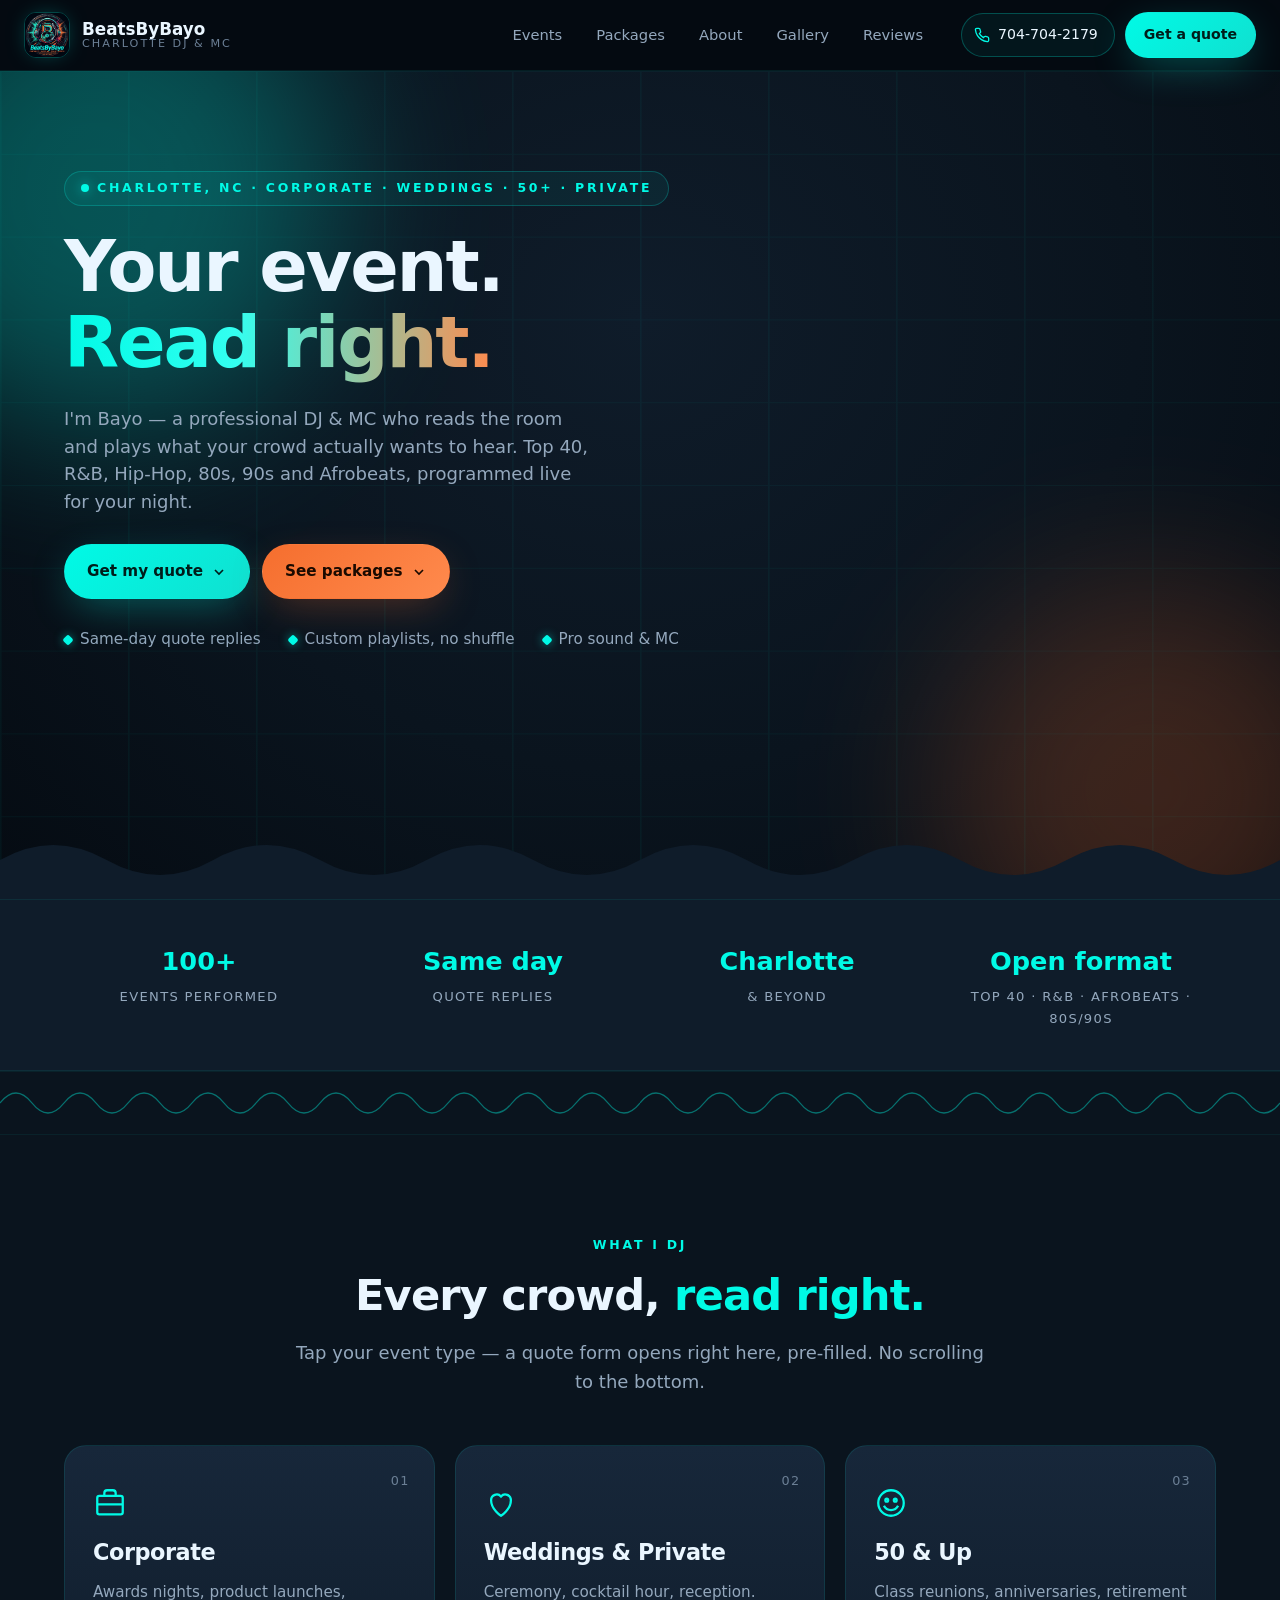
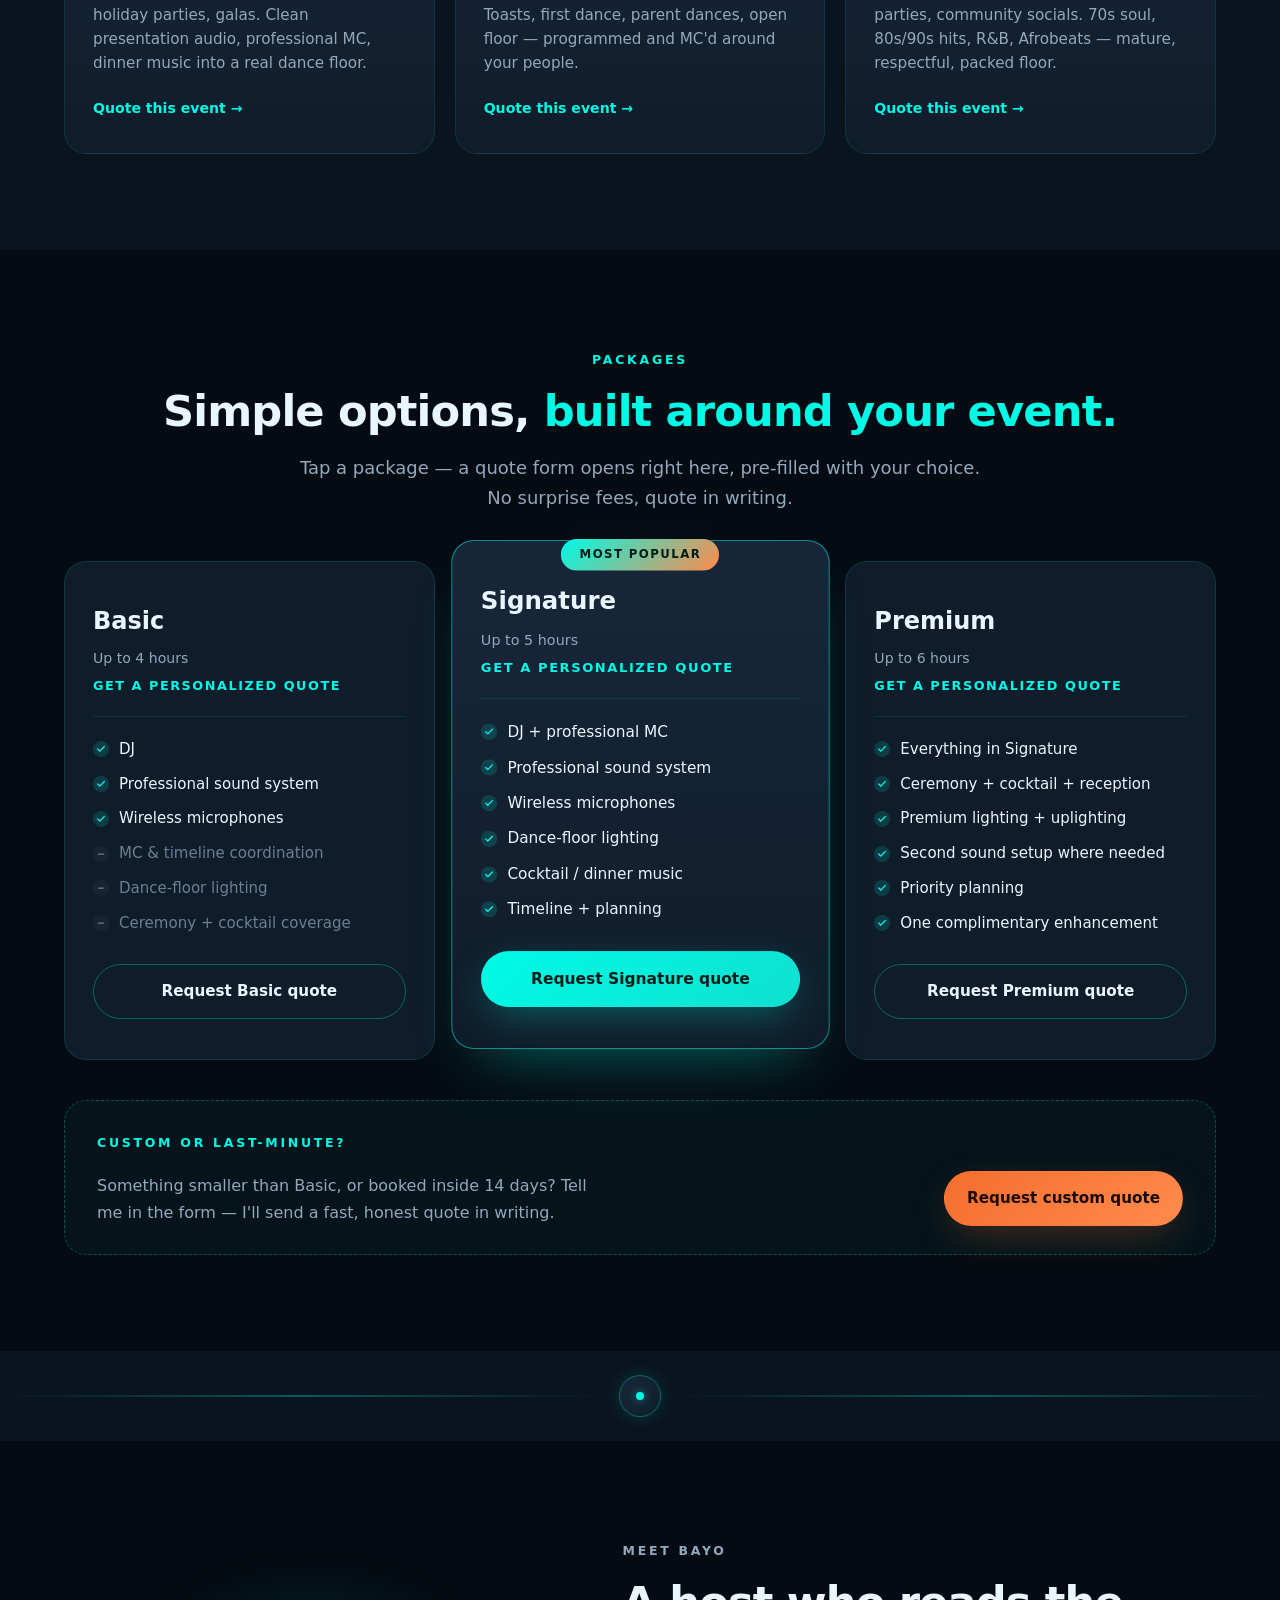
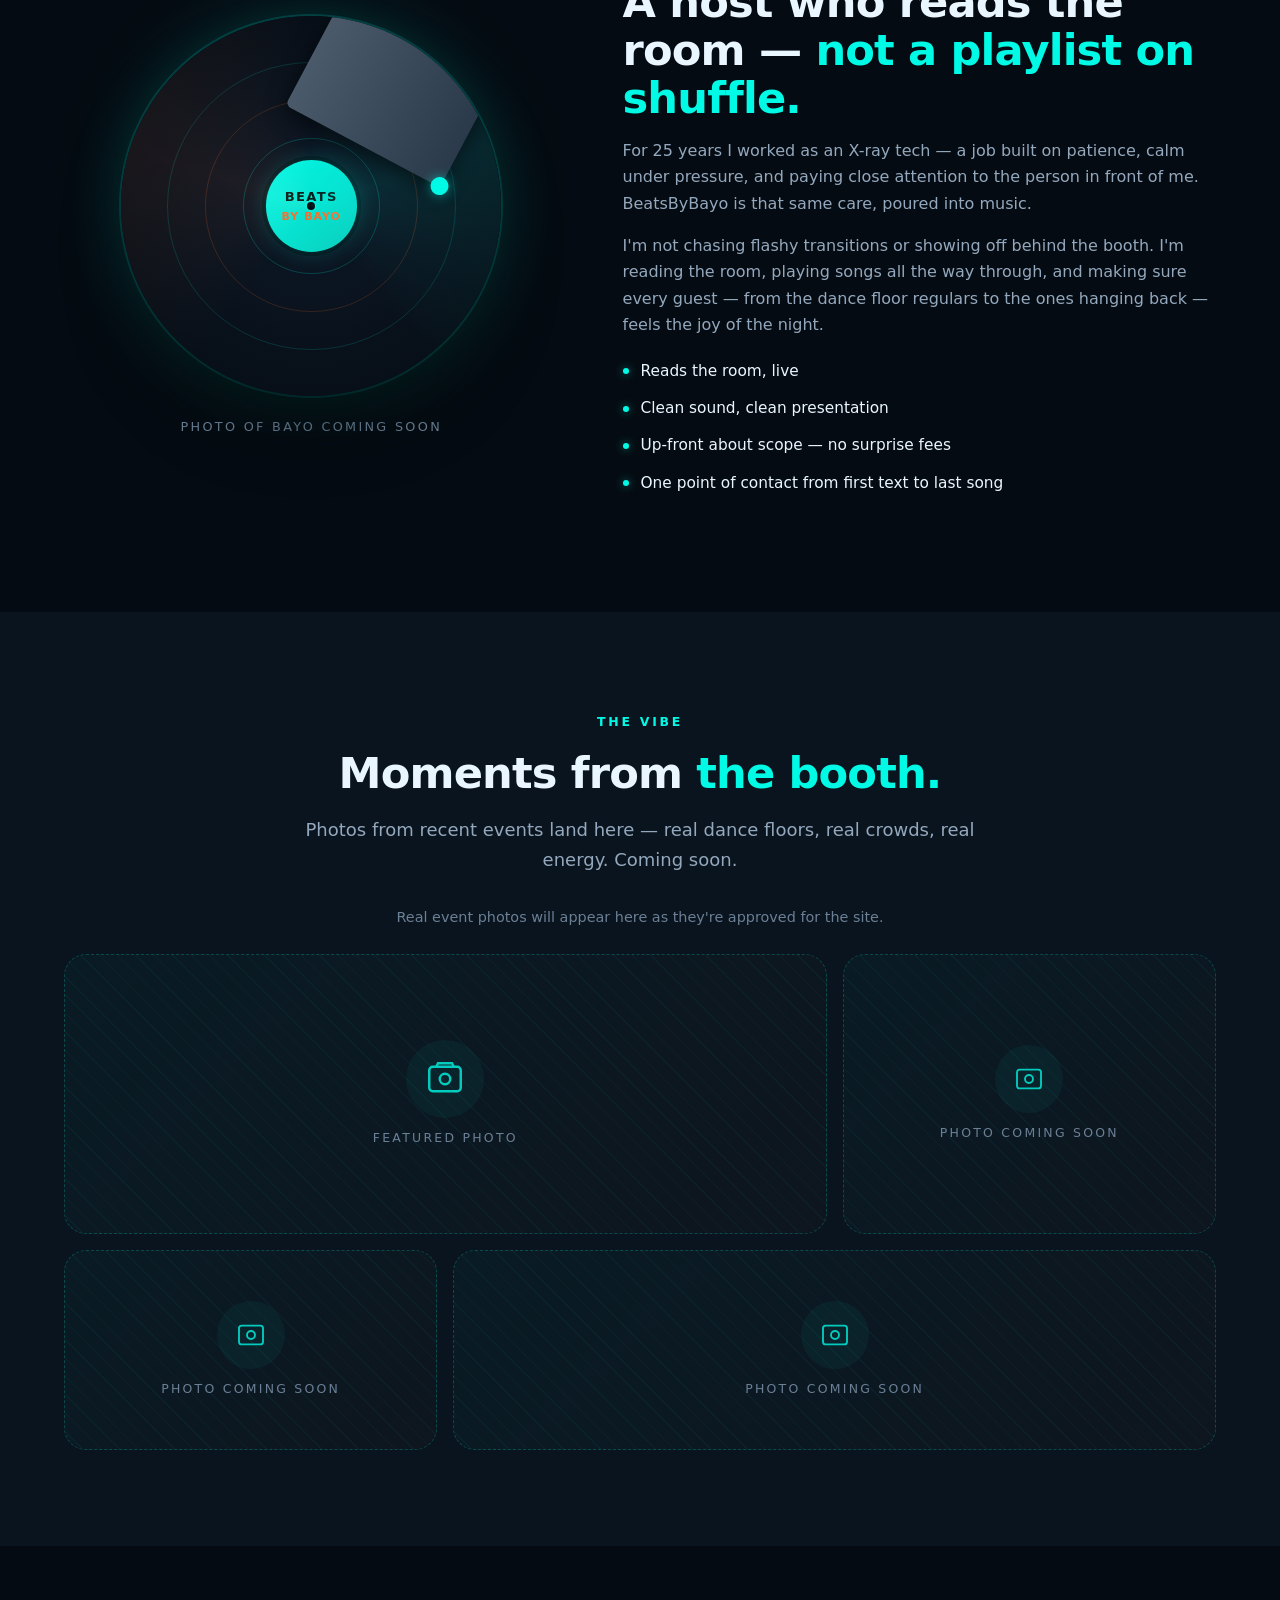
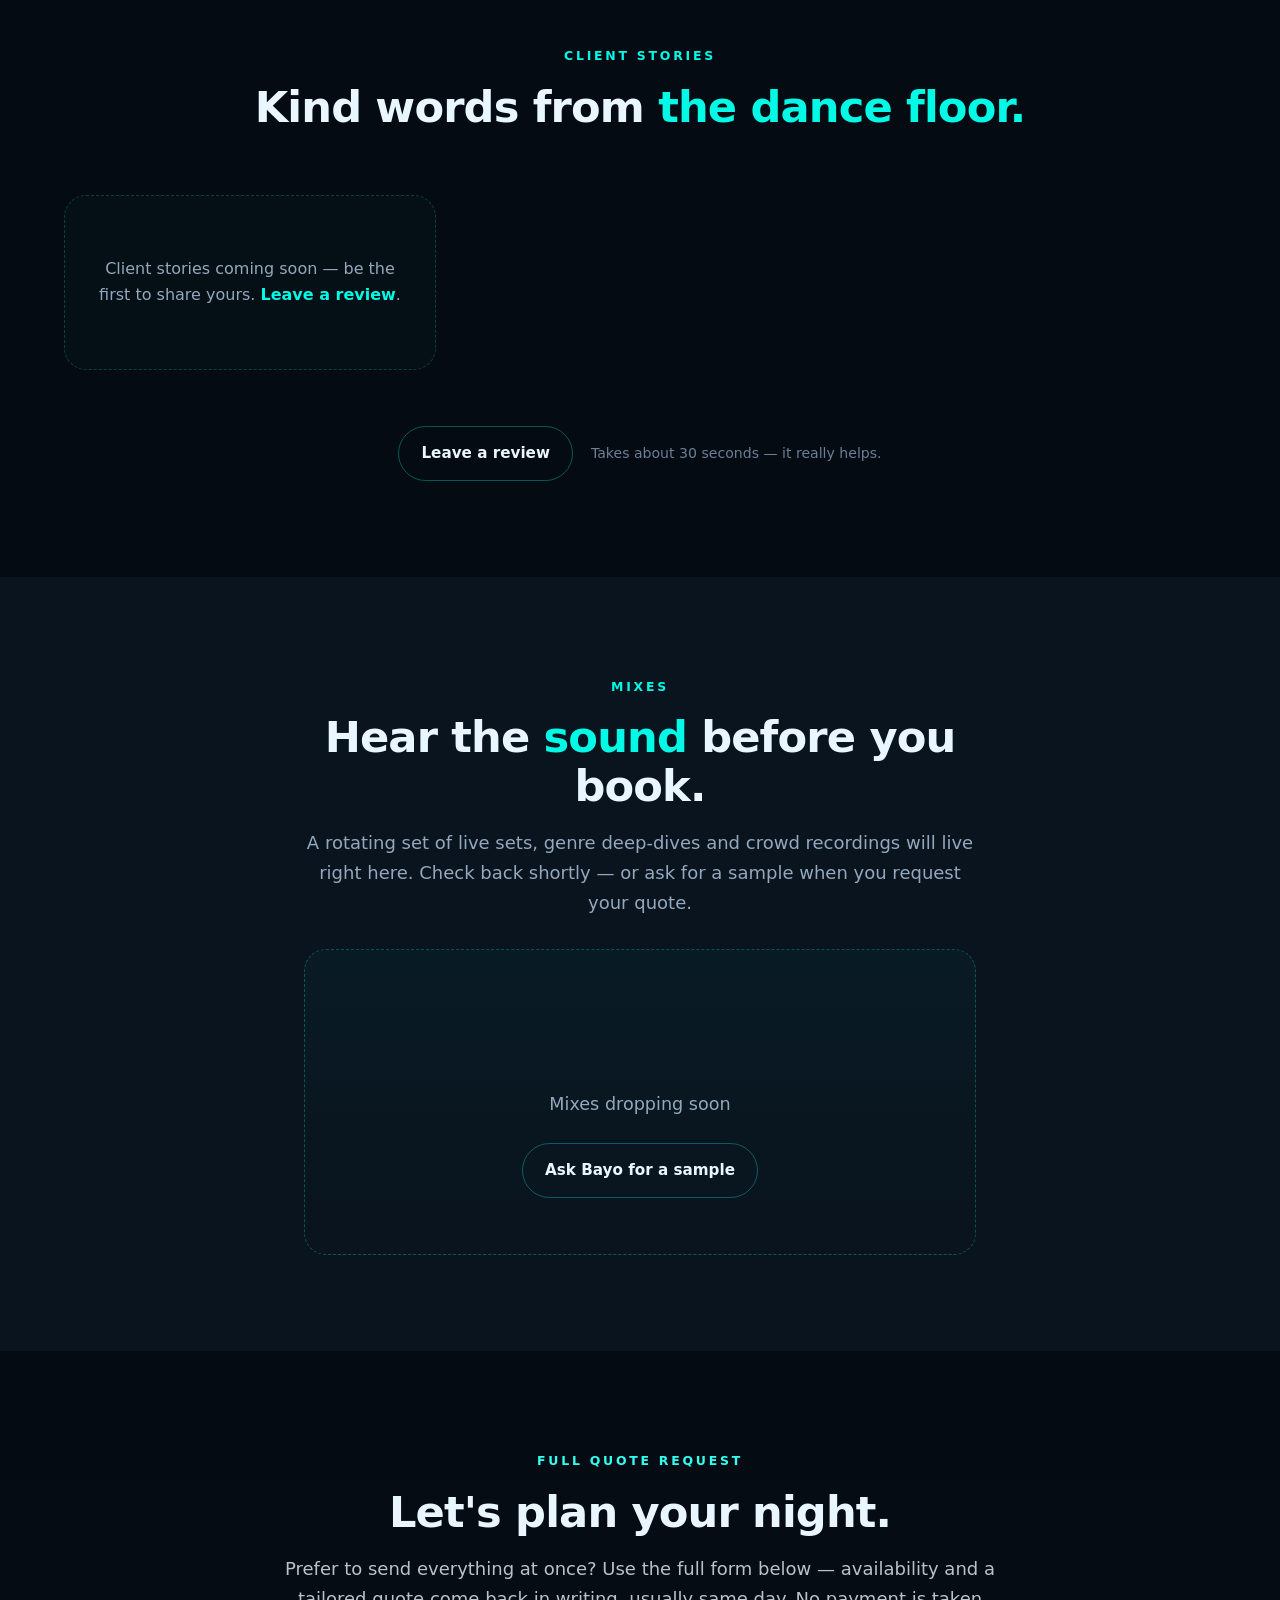
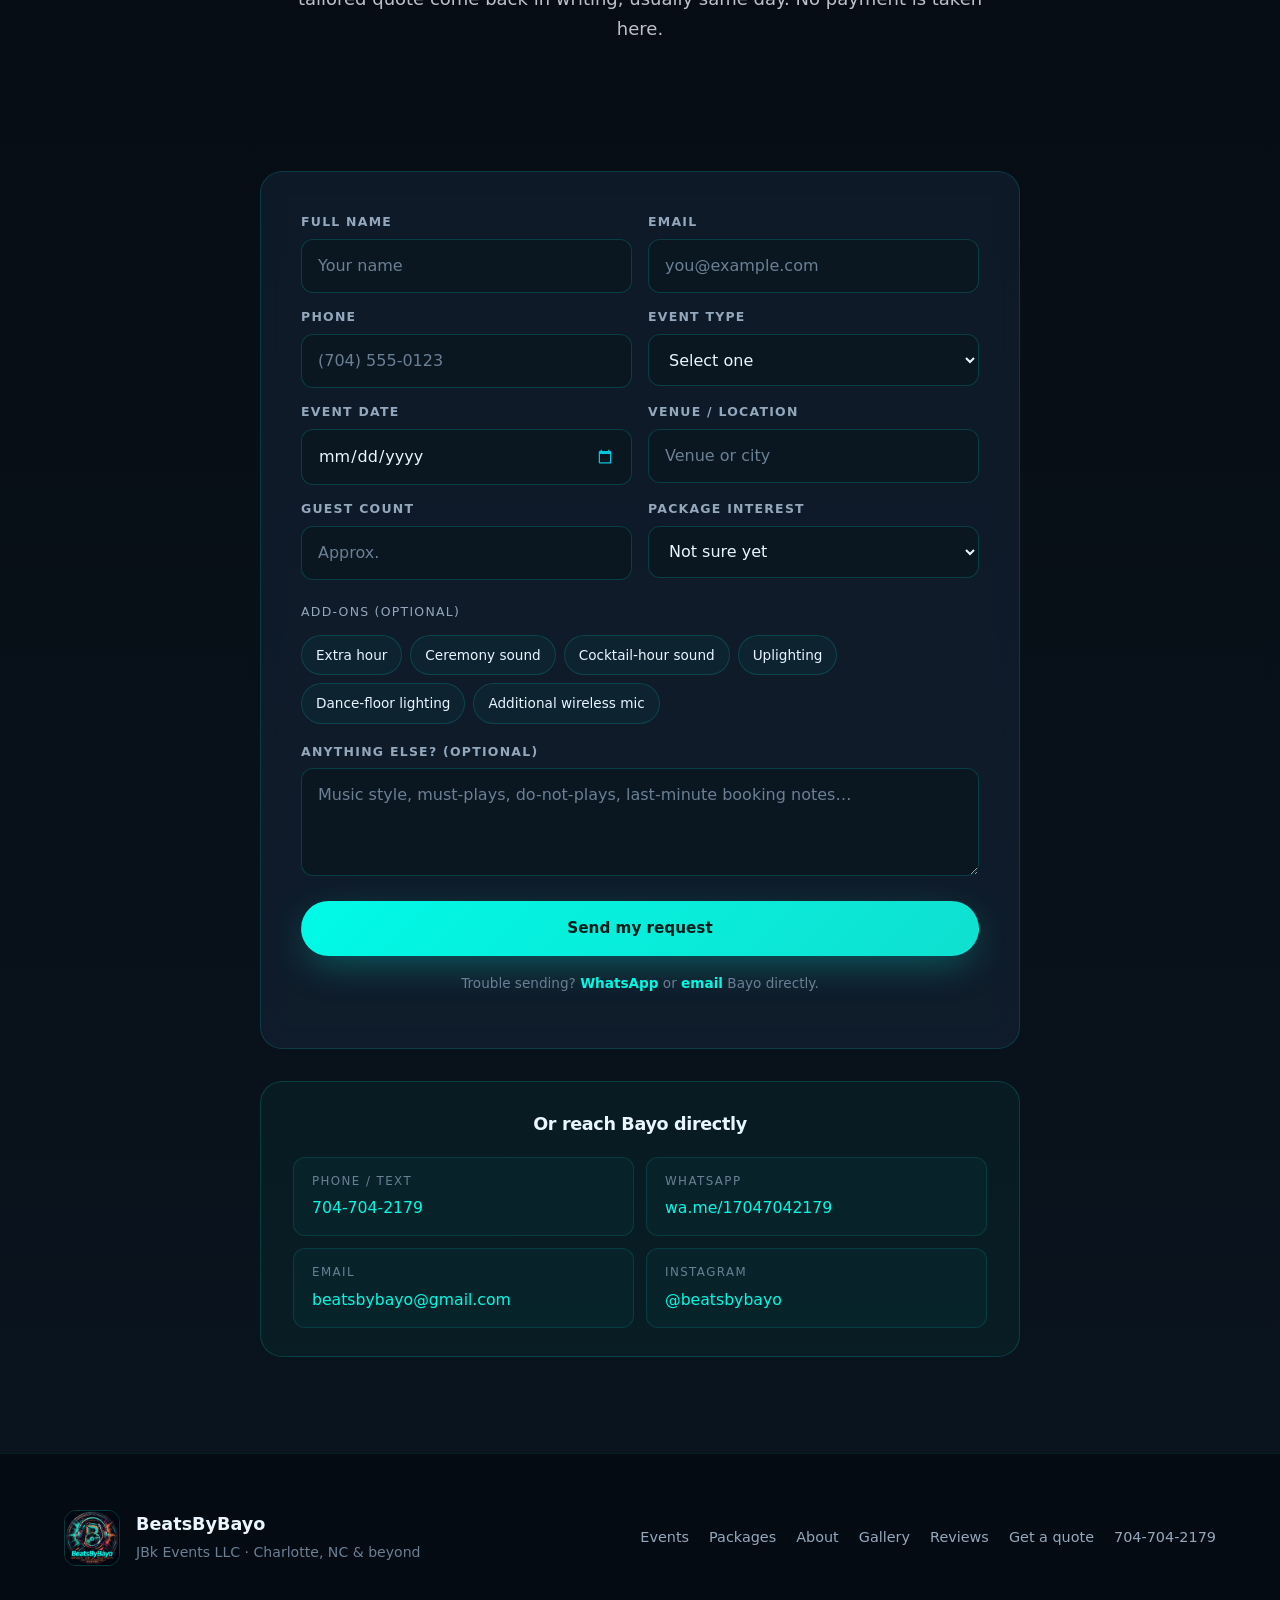
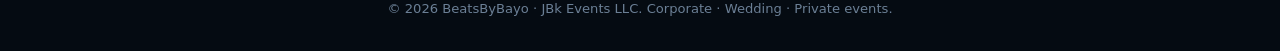
==== commit ddb2dd12: "v3 restructure: inline quote panels (no scroll-to-bottom), hero dropdown CTAs (Get my quote / See pa" ====
--- a/static/index.html
+++ b/static/index.html
@@ -1,11 +1,12 @@
 <!doctype html>
-<html lang="en" data-theme="cyan">
+<html lang="en">
   <head>
     <meta charset="utf-8" />
     <meta name="viewport" content="width=device-width, initial-scale=1" />
     <title>BeatsByBayo | Charlotte DJ &amp; MC — Corporate, Weddings, 50+ &amp; Private Events</title>
     <meta name="description" content="BeatsByBayo — professional DJ and MC for corporate events, weddings, 50+ celebrations and private parties across Charlotte, NC. Top 40, R&B, Hip-Hop, 80s, 90s and Afrobeats." />
     <meta name="theme-color" content="#0a141e" />
+    <meta name="color-scheme" content="dark" />
     <link rel="icon" href="assets/logo-main.jpg" type="image/jpeg" />
     <link rel="apple-touch-icon" href="assets/logo-main.jpg" />
 
@@ -24,7 +25,7 @@
     <header class="site-header" id="siteHeader">
       <div class="header-inner">
         <a class="brand" href="#top" aria-label="BeatsByBayo home">
-          <img src="assets/logo-main.jpg" alt="BeatsByBayo logo" class="brand-logo" width="52" height="52" />
+          <img src="assets/logo-main.jpg" alt="BeatsByBayo logo" class="brand-logo" width="48" height="48" />
           <span class="brand-text">
             <strong>BeatsByBayo</strong>
             <small>Charlotte DJ &amp; MC</small>
@@ -32,9 +33,9 @@
         </a>
         <nav class="header-nav" aria-label="Main">
           <ul role="list">
-            <li><a href="#about">About</a></li>
             <li><a href="#events">Events</a></li>
             <li><a href="#packages">Packages</a></li>
+            <li><a href="#about">About</a></li>
             <li><a href="#gallery">Gallery</a></li>
             <li><a href="#reviews">Reviews</a></li>
           </ul>
@@ -60,9 +61,9 @@
       </button>
       <nav aria-label="Mobile navigation">
         <ul role="list">
-          <li><a href="#about" class="mobile-link">About</a></li>
           <li><a href="#events" class="mobile-link">Events</a></li>
           <li><a href="#packages" class="mobile-link">Packages</a></li>
+          <li><a href="#about" class="mobile-link">About</a></li>
           <li><a href="#gallery" class="mobile-link">Gallery</a></li>
           <li><a href="#reviews" class="mobile-link">Reviews</a></li>
           <li><a href="#quote" class="mobile-link mobile-link-cta">Get a quote</a></li>
@@ -74,7 +75,6 @@
     <main>
       <!-- ============ HERO ============ -->
       <section class="hero" id="home">
-        <!-- Ambient DJ graphics -->
         <div class="hero-bg" aria-hidden="true">
           <div class="glow glow-cyan"></div>
           <div class="glow glow-orange"></div>
@@ -86,7 +86,8 @@
             </defs>
             <rect width="100" height="100" fill="url(#gridPat)"/>
           </svg>
-          <div class="eq" aria-hidden="true">
+          <div class="eq eq-hero" aria-hidden="true">
+            <span></span><span></span><span></span><span></span><span></span>
             <span></span><span></span><span></span><span></span><span></span>
             <span></span><span></span><span></span><span></span><span></span>
             <span></span><span></span><span></span><span></span><span></span>
@@ -105,10 +106,40 @@
               actually wants to hear. Top 40, R&amp;B, Hip-Hop, 80s, 90s and Afrobeats,
               programmed live for your night.
             </p>
-            <div class="hero-actions">
-              <a class="btn btn-primary" href="#quote">Get my quote →</a>
-              <a class="btn btn-ghost" href="#packages">See packages</a>
-            </div>
+
+            <!-- Hero dropdown CTAs -->
+            <div class="hero-dd-row">
+              <div class="dropdown" data-dd="quote">
+                <button class="btn btn-primary dd-btn" type="button" aria-haspopup="true" aria-expanded="false">
+                  Get my quote <svg viewBox="0 0 24 24" width="16" height="16" fill="none" stroke="currentColor" stroke-width="2.5" aria-hidden="true"><polyline points="6 9 12 15 18 9"/></svg>
+                </button>
+                <ul class="dd-menu" role="menu" data-dd-menu="quote">
+                  <li><button type="button" data-event="Corporate Event" role="menuitem">Corporate Event</button></li>
+                  <li><button type="button" data-event="Wedding" role="menuitem">Wedding</button></li>
+                  <li><button type="button" data-event="50+ Social" role="menuitem">50+ Social</button></li>
+                  <li><button type="button" data-event="Anniversary" role="menuitem">Anniversary</button></li>
+                  <li><button type="button" data-event="Reunion" role="menuitem">Reunion</button></li>
+                  <li><button type="button" data-event="Retirement Party" role="menuitem">Retirement Party</button></li>
+                  <li><button type="button" data-event="Private Event" role="menuitem">Private Event</button></li>
+                  <li><button type="button" data-event="Community Event" role="menuitem">Community Event</button></li>
+                  <li><button type="button" data-event="Other" role="menuitem">Something else</button></li>
+                </ul>
+              </div>
+
+              <div class="dropdown" data-dd="pkg">
+                <button class="btn btn-secondary dd-btn" type="button" aria-haspopup="true" aria-expanded="false">
+                  See packages <svg viewBox="0 0 24 24" width="16" height="16" fill="none" stroke="currentColor" stroke-width="2.5" aria-hidden="true"><polyline points="6 9 12 15 18 9"/></svg>
+                </button>
+                <ul class="dd-menu" role="menu" data-dd-menu="pkg">
+                  <li><button type="button" data-pkg="Basic" role="menuitem">Basic — up to 4 hrs</button></li>
+                  <li><button type="button" data-pkg="Signature" role="menuitem">Signature — up to 5 hrs</button></li>
+                  <li><button type="button" data-pkg="Premium" role="menuitem">Premium — up to 6 hrs</button></li>
+                  <li><button type="button" data-pkg="Custom / Last-Minute" role="menuitem">Custom / Last-Minute</button></li>
+                  <li><button type="button" data-scroll="packages" role="menuitem">Compare all packages →</button></li>
+                </ul>
+              </div>
+            </div>
+
             <ul class="hero-checks" role="list">
               <li>Same-day quote replies</li>
               <li>Custom playlists, no shuffle</li>
@@ -116,55 +147,10 @@
             </ul>
           </div>
 
-          <form class="mini-quote" id="miniQuote" aria-labelledby="miniQuoteTitle" novalidate>
-            <div class="mini-quote-header">
-              <span class="mq-badge">Quick check</span>
-              <h2 class="mini-quote-title" id="miniQuoteTitle">Check my date</h2>
-            </div>
-            <p class="mini-quote-sub">Three quick fields. I'll reply with availability and a tailored quote — usually same day.</p>
-
-            <label class="field">
-              <span class="field-label">Your name</span>
-              <input required name="name" type="text" autocomplete="name" placeholder="First &amp; last name" />
-            </label>
-
-            <label class="field field-with-icon">
-              <span class="field-label">Event date</span>
-              <input required name="event-date" type="date" id="miniDate" />
-              <svg class="field-icon" viewBox="0 0 24 24" width="18" height="18" fill="none" stroke="currentColor" stroke-width="2" aria-hidden="true">
-                <rect x="3" y="4" width="18" height="18" rx="2" ry="2"></rect>
-                <line x1="16" y1="2" x2="16" y2="6"></line>
-                <line x1="8" y1="2" x2="8" y2="6"></line>
-                <line x1="3" y1="10" x2="21" y2="10"></line>
-              </svg>
-            </label>
-
-            <label class="field field-with-icon">
-              <span class="field-label">Event type</span>
-              <select required name="event-type" id="miniType">
-                <option value="">Choose one</option>
-                <option>Corporate Event</option>
-                <option>Wedding</option>
-                <option>50+ Social</option>
-                <option>Anniversary</option>
-                <option>Reunion</option>
-                <option>Retirement Party</option>
-                <option>Private Event</option>
-                <option>Community Event</option>
-                <option>Other</option>
-              </select>
-              <svg class="field-icon" viewBox="0 0 24 24" width="18" height="18" fill="none" stroke="currentColor" stroke-width="2" aria-hidden="true">
-                <polyline points="6 9 12 15 18 9"></polyline>
-              </svg>
-            </label>
-
-            <label class="hp-field" aria-hidden="true">Website<input type="text" name="website" tabindex="-1" autocomplete="off" /></label>
-            <button class="btn btn-primary btn-wide" type="submit">Continue to full quote →</button>
-            <p class="mini-quote-note">Nothing charged — you'll finish the details on the next step.</p>
-          </form>
-        </div>
-
-        <!-- Waveform divider at bottom -->
+          <!-- Inline quote panel lives here by default -->
+          <div class="inline-slot inline-slot-hero" id="slotHero" aria-live="polite"></div>
+        </div>
+
         <svg class="hero-wave" viewBox="0 0 1440 80" preserveAspectRatio="none" aria-hidden="true">
           <path d="M0,40 Q60,10 120,40 T240,40 T360,40 T480,40 T600,40 T720,40 T840,40 T960,40 T1080,40 T1200,40 T1320,40 T1440,40 L1440,80 L0,80 Z" fill="var(--surface-1)"/>
         </svg>
@@ -181,6 +167,139 @@
           </ul>
         </div>
       </section>
+
+      <!-- Waveform marquee -->
+      <div class="wave-marquee" aria-hidden="true">
+        <div class="wave-track">
+          <svg viewBox="0 0 1200 60" preserveAspectRatio="none">
+            <path d="M0,30 Q30,5 60,30 T120,30 T180,30 T240,30 T300,30 T360,30 T420,30 T480,30 T540,30 T600,30 T660,30 T720,30 T780,30 T840,30 T900,30 T960,30 T1020,30 T1080,30 T1140,30 T1200,30" fill="none" stroke="rgba(0,250,230,.4)" stroke-width="2"/>
+          </svg>
+          <svg viewBox="0 0 1200 60" preserveAspectRatio="none">
+            <path d="M0,30 Q30,5 60,30 T120,30 T180,30 T240,30 T300,30 T360,30 T420,30 T480,30 T540,30 T600,30 T660,30 T720,30 T780,30 T840,30 T900,30 T960,30 T1020,30 T1080,30 T1140,30 T1200,30" fill="none" stroke="rgba(0,250,230,.4)" stroke-width="2"/>
+          </svg>
+        </div>
+      </div>
+
+      <!-- ============ EVENT-TYPE CARDS ============ -->
+      <section class="section section-soft" id="events">
+        <div class="container">
+          <div class="section-head center">
+            <p class="kicker">What I DJ</p>
+            <h2 class="section-title">Every crowd, <span class="cyan">read right.</span></h2>
+            <p class="section-lead">Tap your event type — a quote form opens right here, pre-filled. No scrolling to the bottom.</p>
+          </div>
+          <div class="event-cards">
+            <button class="event-card" type="button" data-event="Corporate Event">
+              <svg class="event-icon" viewBox="0 0 24 24" width="34" height="34" fill="none" stroke="currentColor" stroke-width="1.6" aria-hidden="true">
+                <rect x="3" y="7" width="18" height="13" rx="1.5"/>
+                <path d="M8 7V5a2 2 0 0 1 2-2h4a2 2 0 0 1 2 2v2"/>
+                <line x1="3" y1="13" x2="21" y2="13"/>
+              </svg>
+              <span class="event-num">01</span>
+              <h3>Corporate</h3>
+              <p>Awards nights, product launches, holiday parties, galas. Clean presentation audio, professional MC, dinner music into a real dance floor.</p>
+              <span class="event-cta">Quote this event →</span>
+            </button>
+            <button class="event-card" type="button" data-event="Wedding">
+              <svg class="event-icon" viewBox="0 0 24 24" width="34" height="34" fill="none" stroke="currentColor" stroke-width="1.6" aria-hidden="true">
+                <path d="M12 21s-7-4.5-7-11a4 4 0 0 1 7-2.65A4 4 0 0 1 19 10c0 6.5-7 11-7 11z"/>
+              </svg>
+              <span class="event-num">02</span>
+              <h3>Weddings &amp; Private</h3>
+              <p>Ceremony, cocktail hour, reception. Toasts, first dance, parent dances, open floor — programmed and MC'd around your people.</p>
+              <span class="event-cta">Quote this event →</span>
+            </button>
+            <button class="event-card" type="button" data-event="50+ Social">
+              <svg class="event-icon" viewBox="0 0 24 24" width="34" height="34" fill="none" stroke="currentColor" stroke-width="1.6" aria-hidden="true">
+                <circle cx="12" cy="12" r="9"/>
+                <path d="M7 14c1 2 3 3 5 3s4-1 5-3"/>
+                <circle cx="9" cy="10" r="1"/>
+                <circle cx="15" cy="10" r="1"/>
+              </svg>
+              <span class="event-num">03</span>
+              <h3>50 &amp; Up</h3>
+              <p>Class reunions, anniversaries, retirement parties, community socials. 70s soul, 80s/90s hits, R&amp;B, Afrobeats — mature, respectful, packed floor.</p>
+              <span class="event-cta">Quote this event →</span>
+            </button>
+          </div>
+          <!-- Inline slot for events -->
+          <div class="inline-slot inline-slot-section" id="slotEvents" aria-live="polite"></div>
+        </div>
+      </section>
+
+      <!-- ============ PACKAGES ============ -->
+      <section class="section" id="packages">
+        <div class="container">
+          <div class="section-head center">
+            <p class="kicker">Packages</p>
+            <h2 class="section-title">Simple options, <span class="cyan">built around your event.</span></h2>
+            <p class="section-lead">Tap a package — a quote form opens right here, pre-filled with your choice. No surprise fees, quote in writing.</p>
+          </div>
+          <div class="pkg-compare">
+            <article class="pkg-col">
+              <p class="pkg-name">Basic</p>
+              <p class="pkg-hours">Up to 4 hours</p>
+              <p class="pkg-quote">Get a personalized quote</p>
+              <ul role="list" class="pkg-list">
+                <li>DJ</li>
+                <li>Professional sound system</li>
+                <li>Wireless microphones</li>
+                <li class="pkg-off">MC &amp; timeline coordination</li>
+                <li class="pkg-off">Dance-floor lighting</li>
+                <li class="pkg-off">Ceremony + cocktail coverage</li>
+              </ul>
+              <button class="btn btn-outline btn-wide pkg-btn" type="button" data-pkg="Basic">Request Basic quote</button>
+            </article>
+
+            <article class="pkg-col pkg-featured">
+              <p class="pkg-ribbon">Most popular</p>
+              <p class="pkg-name">Signature</p>
+              <p class="pkg-hours">Up to 5 hours</p>
+              <p class="pkg-quote">Get a personalized quote</p>
+              <ul role="list" class="pkg-list">
+                <li>DJ + professional MC</li>
+                <li>Professional sound system</li>
+                <li>Wireless microphones</li>
+                <li>Dance-floor lighting</li>
+                <li>Cocktail / dinner music</li>
+                <li>Timeline + planning</li>
+              </ul>
+              <button class="btn btn-primary btn-wide pkg-btn" type="button" data-pkg="Signature">Request Signature quote</button>
+            </article>
+
+            <article class="pkg-col">
+              <p class="pkg-name">Premium</p>
+              <p class="pkg-hours">Up to 6 hours</p>
+              <p class="pkg-quote">Get a personalized quote</p>
+              <ul role="list" class="pkg-list">
+                <li>Everything in Signature</li>
+                <li>Ceremony + cocktail + reception</li>
+                <li>Premium lighting + uplighting</li>
+                <li>Second sound setup where needed</li>
+                <li>Priority planning</li>
+                <li>One complimentary enhancement</li>
+              </ul>
+              <button class="btn btn-outline btn-wide pkg-btn" type="button" data-pkg="Premium">Request Premium quote</button>
+            </article>
+          </div>
+          <div class="pkg-alt">
+            <div>
+              <p class="kicker">Custom or last-minute?</p>
+              <p class="pkg-alt-copy">Something smaller than Basic, or booked inside 14 days? Tell me in the form — I'll send a fast, honest quote in writing.</p>
+            </div>
+            <button class="btn btn-secondary pkg-btn" type="button" data-pkg="Custom / Last-Minute">Request custom quote</button>
+          </div>
+          <!-- Inline slot for packages -->
+          <div class="inline-slot inline-slot-section" id="slotPackages" aria-live="polite"></div>
+        </div>
+      </section>
+
+      <!-- Crossfader divider -->
+      <div class="crossfader" aria-hidden="true">
+        <div class="cf-line"></div>
+        <div class="cf-knob"><span></span></div>
+        <div class="cf-line"></div>
+      </div>
 
       <!-- ============ ABOUT ============ -->
       <section class="section about" id="about">
@@ -195,6 +314,7 @@
                 <span>BY BAYO</span>
               </div>
               <div class="vinyl-shine"></div>
+              <div class="vinyl-arm"></div>
             </div>
             <div class="visual-caption">Photo of Bayo coming soon</div>
           </div>
@@ -216,117 +336,6 @@
               <li><span class="v-dot" aria-hidden="true"></span> Up-front about scope — no surprise fees</li>
               <li><span class="v-dot" aria-hidden="true"></span> One point of contact from first text to last song</li>
             </ul>
-            <a class="btn btn-outline" href="#quote">Get my personalized quote</a>
-          </div>
-        </div>
-      </section>
-
-      <!-- ============ EVENT-TYPE CARDS ============ -->
-      <section class="section section-soft" id="events">
-        <div class="container">
-          <div class="section-head center">
-            <p class="kicker">What I DJ</p>
-            <h2 class="section-title">Every crowd, <span class="cyan">read right.</span></h2>
-            <p class="section-lead">Pick your event type — your quote form gets pre-filled instantly. No tab-hopping, no scrolling around.</p>
-          </div>
-          <div class="event-cards">
-            <a class="event-card" href="#quote" data-event="Corporate Event">
-              <svg class="event-icon" viewBox="0 0 24 24" width="34" height="34" fill="none" stroke="currentColor" stroke-width="1.6" aria-hidden="true">
-                <rect x="3" y="7" width="18" height="13" rx="1.5"/>
-                <path d="M8 7V5a2 2 0 0 1 2-2h4a2 2 0 0 1 2 2v2"/>
-                <line x1="3" y1="13" x2="21" y2="13"/>
-              </svg>
-              <span class="event-num">01</span>
-              <h3>Corporate</h3>
-              <p>Awards nights, product launches, holiday parties, galas. Clean presentation audio, professional MC, dinner music into a real dance floor.</p>
-              <span class="event-cta">Get a corporate quote →</span>
-            </a>
-            <a class="event-card" href="#quote" data-event="Wedding">
-              <svg class="event-icon" viewBox="0 0 24 24" width="34" height="34" fill="none" stroke="currentColor" stroke-width="1.6" aria-hidden="true">
-                <path d="M12 21s-7-4.5-7-11a4 4 0 0 1 7-2.65A4 4 0 0 1 19 10c0 6.5-7 11-7 11z"/>
-              </svg>
-              <span class="event-num">02</span>
-              <h3>Weddings &amp; Private</h3>
-              <p>Ceremony, cocktail hour, reception. Toasts, first dance, parent dances, open floor — programmed and MC'd around your people.</p>
-              <span class="event-cta">Get a wedding quote →</span>
-            </a>
-            <a class="event-card" href="#quote" data-event="50+ Social">
-              <svg class="event-icon" viewBox="0 0 24 24" width="34" height="34" fill="none" stroke="currentColor" stroke-width="1.6" aria-hidden="true">
-                <circle cx="12" cy="12" r="9"/>
-                <path d="M7 14c1 2 3 3 5 3s4-1 5-3"/>
-                <circle cx="9" cy="10" r="1"/>
-                <circle cx="15" cy="10" r="1"/>
-              </svg>
-              <span class="event-num">03</span>
-              <h3>50 &amp; Up</h3>
-              <p>Class reunions, anniversaries, retirement parties, community socials. 70s soul, 80s/90s hits, R&amp;B, Afrobeats — mature, respectful, packed floor.</p>
-              <span class="event-cta">Get a 50+ quote →</span>
-            </a>
-          </div>
-        </div>
-      </section>
-
-      <!-- ============ PACKAGES ============ -->
-      <section class="section" id="packages">
-        <div class="container">
-          <div class="section-head center">
-            <p class="kicker">Packages</p>
-            <h2 class="section-title">Simple options, <span class="cyan">built around your event.</span></h2>
-            <p class="section-lead">Pick the level that fits — every button below opens the same quote form, pre-filled with your choice. No surprise fees, quote in writing.</p>
-          </div>
-          <div class="pkg-compare">
-            <article class="pkg-col">
-              <p class="pkg-name">Basic</p>
-              <p class="pkg-hours">Up to 4 hours</p>
-              <p class="pkg-quote">Get a personalized quote</p>
-              <ul role="list" class="pkg-list">
-                <li>DJ</li>
-                <li>Professional sound system</li>
-                <li>Wireless microphones</li>
-                <li class="pkg-off">MC &amp; timeline coordination</li>
-                <li class="pkg-off">Dance-floor lighting</li>
-                <li class="pkg-off">Ceremony + cocktail coverage</li>
-              </ul>
-              <a class="btn btn-outline btn-wide" href="#quote" data-pkg="Basic">Request Basic quote</a>
-            </article>
-
-            <article class="pkg-col pkg-featured">
-              <p class="pkg-ribbon">Most popular</p>
-              <p class="pkg-name">Signature</p>
-              <p class="pkg-hours">Up to 5 hours</p>
-              <p class="pkg-quote">Get a personalized quote</p>
-              <ul role="list" class="pkg-list">
-                <li>DJ + professional MC</li>
-                <li>Professional sound system</li>
-                <li>Wireless microphones</li>
-                <li>Dance-floor lighting</li>
-                <li>Cocktail / dinner music</li>
-                <li>Timeline + planning</li>
-              </ul>
-              <a class="btn btn-primary btn-wide" href="#quote" data-pkg="Signature">Request Signature quote</a>
-            </article>
-
-            <article class="pkg-col">
-              <p class="pkg-name">Premium</p>
-              <p class="pkg-hours">Up to 6 hours</p>
-              <p class="pkg-quote">Get a personalized quote</p>
-              <ul role="list" class="pkg-list">
-                <li>Everything in Signature</li>
-                <li>Ceremony + cocktail + reception</li>
-                <li>Premium lighting + uplighting</li>
-                <li>Second sound setup where needed</li>
-                <li>Priority planning</li>
-                <li>One complimentary enhancement</li>
-              </ul>
-              <a class="btn btn-outline btn-wide" href="#quote" data-pkg="Premium">Request Premium quote</a>
-            </article>
-          </div>
-          <div class="pkg-alt">
-            <div>
-              <p class="kicker">Custom or last-minute?</p>
-              <p class="pkg-alt-copy">Something smaller than Basic, or booked inside 14 days? Just tell me in the form — I'll send a fast, honest quote in writing.</p>
-            </div>
-            <a class="btn btn-secondary" href="#quote" data-pkg="Custom / Last-Minute">Request custom quote</a>
           </div>
         </div>
       </section>
@@ -353,28 +362,19 @@
             </li>
             <li class="g-slot">
               <div class="g-glyph">
-                <svg viewBox="0 0 24 24" width="32" height="32" fill="none" stroke="currentColor" stroke-width="1.4" aria-hidden="true">
-                  <rect x="3" y="5" width="18" height="14" rx="2"/>
-                  <circle cx="12" cy="12" r="3"/>
-                </svg>
+                <svg viewBox="0 0 24 24" width="32" height="32" fill="none" stroke="currentColor" stroke-width="1.4" aria-hidden="true"><rect x="3" y="5" width="18" height="14" rx="2"/><circle cx="12" cy="12" r="3"/></svg>
               </div>
               <span class="g-label">Photo coming soon</span>
             </li>
             <li class="g-slot">
               <div class="g-glyph">
-                <svg viewBox="0 0 24 24" width="32" height="32" fill="none" stroke="currentColor" stroke-width="1.4" aria-hidden="true">
-                  <rect x="3" y="5" width="18" height="14" rx="2"/>
-                  <circle cx="12" cy="12" r="3"/>
-                </svg>
+                <svg viewBox="0 0 24 24" width="32" height="32" fill="none" stroke="currentColor" stroke-width="1.4" aria-hidden="true"><rect x="3" y="5" width="18" height="14" rx="2"/><circle cx="12" cy="12" r="3"/></svg>
               </div>
               <span class="g-label">Photo coming soon</span>
             </li>
             <li class="g-slot">
               <div class="g-glyph">
-                <svg viewBox="0 0 24 24" width="32" height="32" fill="none" stroke="currentColor" stroke-width="1.4" aria-hidden="true">
-                  <rect x="3" y="5" width="18" height="14" rx="2"/>
-                  <circle cx="12" cy="12" r="3"/>
-                </svg>
+                <svg viewBox="0 0 24 24" width="32" height="32" fill="none" stroke="currentColor" stroke-width="1.4" aria-hidden="true"><rect x="3" y="5" width="18" height="14" rx="2"/><circle cx="12" cy="12" r="3"/></svg>
               </div>
               <span class="g-label">Photo coming soon</span>
             </li>
@@ -404,45 +404,29 @@
         <div class="container narrow center">
           <p class="kicker">Mixes</p>
           <h2 class="section-title">Hear the <span class="cyan">sound</span> before you book.</h2>
-          <p class="section-lead">A rotating set of live sets, genre deep-dives and crowd recordings will live right here. Check back shortly — or tell me you'd like a sample when you request your quote.</p>
+          <p class="section-lead">A rotating set of live sets, genre deep-dives and crowd recordings will live right here. Check back shortly — or ask for a sample when you request your quote.</p>
           <div class="mixes-placeholder">
             <div class="mix-eq" aria-hidden="true">
               <span></span><span></span><span></span><span></span><span></span><span></span><span></span>
             </div>
             <p>Mixes dropping soon</p>
-            <a class="btn btn-outline" href="#quote">Ask Bayo for a sample</a>
+            <button class="btn btn-outline" type="button" data-open-quote="hero">Ask Bayo for a sample</button>
           </div>
         </div>
       </section>
 
       <!-- ============ FULL QUOTE FORM ============ -->
       <section class="section section-dark" id="quote">
-        <div class="container quote-grid">
-          <div class="quote-copy">
-            <p class="kicker light">Request Your Quote</p>
+        <div class="container">
+          <div class="section-head center">
+            <p class="kicker light">Full Quote Request</p>
             <h2 class="section-title light">Let's plan your night.</h2>
-            <p class="section-lead light">
-              Send the basics — you don't need every detail yet. You'll get availability and a tailored quote in writing,
-              usually the same day. No payment is taken here.
-            </p>
-            <ul class="quote-contacts" role="list">
-              <li>
-                <span>Phone / text</span>
-                <a href="tel:+17047042179">704-704-2179</a>
-              </li>
-              <li>
-                <span>WhatsApp</span>
-                <a href="https://wa.me/17047042179" target="_blank" rel="noopener">wa.me/17047042179</a>
-              </li>
-              <li>
-                <span>Email</span>
-                <a href="mailto:beatsbybayo@gmail.com">beatsbybayo@gmail.com</a>
-              </li>
-              <li>
-                <span>Instagram</span>
-                <a href="https://www.instagram.com/beatsbybayo" target="_blank" rel="noopener">@beatsbybayo</a>
-              </li>
-            </ul>
+            <p class="section-lead light">Prefer to send everything at once? Use the full form below — availability and a tailored quote come back in writing, usually same day. No payment is taken here.</p>
+          </div>
+
+          <!-- VU meter accent -->
+          <div class="vu-strip" aria-hidden="true">
+            <span></span><span></span><span></span><span></span><span></span><span></span><span></span><span></span><span></span><span></span><span></span><span></span>
           </div>
 
           <form class="quote-form" id="bookingForm" novalidate>
@@ -458,29 +442,24 @@
               <label class="field"><span class="field-label">Phone</span>
                 <input required name="phone" type="tel" autocomplete="tel" placeholder="(704) 555-0123" />
               </label>
-              <label class="field field-with-icon"><span class="field-label">Event type</span>
+              <label class="field"><span class="field-label">Event type</span>
                 <select required name="event-type" id="eventTypeSelect">
                   <option value="">Select one</option>
-                  <option>Corporate Event</option>
-                  <option>Wedding</option>
-                  <option>50+ Social</option>
-                  <option>Anniversary</option>
-                  <option>Reunion</option>
-                  <option>Retirement Party</option>
-                  <option>Private Event</option>
-                  <option>Community Event</option>
-                  <option>Other</option>
+                  <option value="Corporate Event">Corporate Event</option>
+                  <option value="Wedding">Wedding</option>
+                  <option value="50+ Social">50+ Social</option>
+                  <option value="Anniversary">Anniversary</option>
+                  <option value="Reunion">Reunion</option>
+                  <option value="Retirement Party">Retirement Party</option>
+                  <option value="Private Event">Private Event</option>
+                  <option value="Community Event">Community Event</option>
+                  <option value="Other">Other</option>
                 </select>
-                <svg class="field-icon" viewBox="0 0 24 24" width="18" height="18" fill="none" stroke="currentColor" stroke-width="2" aria-hidden="true"><polyline points="6 9 12 15 18 9"></polyline></svg>
               </label>
             </div>
             <div class="form-row">
-              <label class="field field-with-icon"><span class="field-label">Event date</span>
+              <label class="field"><span class="field-label">Event date</span>
                 <input required name="event-date" type="date" />
-                <svg class="field-icon" viewBox="0 0 24 24" width="18" height="18" fill="none" stroke="currentColor" stroke-width="2" aria-hidden="true">
-                  <rect x="3" y="4" width="18" height="18" rx="2" ry="2"></rect>
-                  <line x1="16" y1="2" x2="16" y2="6"></line><line x1="8" y1="2" x2="8" y2="6"></line><line x1="3" y1="10" x2="21" y2="10"></line>
-                </svg>
               </label>
               <label class="field"><span class="field-label">Venue / location</span>
                 <input required name="venue" type="text" placeholder="Venue or city" />
@@ -490,7 +469,7 @@
               <label class="field"><span class="field-label">Guest count</span>
                 <input name="guest-count" type="number" min="1" placeholder="Approx." />
               </label>
-              <label class="field field-with-icon"><span class="field-label">Package interest</span>
+              <label class="field"><span class="field-label">Package interest</span>
                 <select name="package" id="packageSelect">
                   <option value="">Not sure yet</option>
                   <option value="Basic">Basic</option>
@@ -498,7 +477,6 @@
                   <option value="Premium">Premium</option>
                   <option value="Custom / Last-Minute">Custom / Last-Minute</option>
                 </select>
-                <svg class="field-icon" viewBox="0 0 24 24" width="18" height="18" fill="none" stroke="currentColor" stroke-width="2" aria-hidden="true"><polyline points="6 9 12 15 18 9"></polyline></svg>
               </label>
             </div>
 
@@ -522,14 +500,36 @@
 
             <div class="form-actions">
               <button class="btn btn-primary btn-wide" type="submit">Send my request</button>
-              <a class="wa-alt" id="waQuick" href="#">Or check on WhatsApp →</a>
             </div>
             <p class="form-success" id="formSuccess" role="status" hidden></p>
             <p class="form-fallback">
-              Prefer a faster reply? <a href="#" id="whatsappBtn">WhatsApp</a> or
-              <a href="#" id="emailBtn">email</a>.
+              Trouble sending? <a href="#" id="whatsappBtn">WhatsApp</a> or
+              <a href="#" id="emailBtn">email</a> Bayo directly.
             </p>
           </form>
+
+          <!-- Contact band BELOW the form -->
+          <div class="contact-band">
+            <h3 class="contact-band-title">Or reach Bayo directly</h3>
+            <ul class="contact-list" role="list">
+              <li>
+                <span class="contact-label">Phone / text</span>
+                <a href="tel:+17047042179">704-704-2179</a>
+              </li>
+              <li>
+                <span class="contact-label">WhatsApp</span>
+                <a href="https://wa.me/17047042179" target="_blank" rel="noopener">wa.me/17047042179</a>
+              </li>
+              <li>
+                <span class="contact-label">Email</span>
+                <a href="mailto:beatsbybayo@gmail.com">beatsbybayo@gmail.com</a>
+              </li>
+              <li>
+                <span class="contact-label">Instagram</span>
+                <a href="https://www.instagram.com/beatsbybayo" target="_blank" rel="noopener">@beatsbybayo</a>
+              </li>
+            </ul>
+          </div>
         </div>
       </section>
     </main>
@@ -545,9 +545,9 @@
           </div>
         </div>
         <nav class="footer-links" aria-label="Footer">
-          <a href="#about">About</a>
           <a href="#events">Events</a>
           <a href="#packages">Packages</a>
+          <a href="#about">About</a>
           <a href="#gallery">Gallery</a>
           <a href="#reviews">Reviews</a>
           <a href="#quote">Get a quote</a>
@@ -557,6 +557,67 @@
       <p class="copyright">© <span id="year"></span> BeatsByBayo · JBk Events LLC. Corporate · Wedding · Private events.</p>
     </footer>
 
+    <!-- ============ REUSABLE INLINE QUOTE PANEL (template) ============ -->
+    <template id="inlineQuoteTpl">
+      <form class="inline-panel" data-inline-form novalidate>
+        <div class="inline-head">
+          <span class="mq-badge">Quick quote</span>
+          <button type="button" class="inline-close" aria-label="Close form" data-close-inline>
+            <svg viewBox="0 0 24 24" width="20" height="20" fill="none" stroke="currentColor" stroke-width="2" aria-hidden="true"><path d="M18 6L6 18M6 6l12 12"/></svg>
+          </button>
+        </div>
+        <p class="inline-sub">Fill the basics — Bayo replies with availability and a tailored quote, usually same day.</p>
+        <div class="form-row">
+          <label class="field"><span class="field-label">Name</span>
+            <input required name="name" type="text" autocomplete="name" placeholder="First &amp; last" />
+          </label>
+          <label class="field"><span class="field-label">Phone</span>
+            <input required name="phone" type="tel" autocomplete="tel" placeholder="(704) 555-0123" />
+          </label>
+        </div>
+        <div class="form-row">
+          <label class="field"><span class="field-label">Email</span>
+            <input required name="email" type="email" autocomplete="email" placeholder="you@example.com" />
+          </label>
+          <label class="field"><span class="field-label">Event date</span>
+            <input required name="event-date" type="date" />
+          </label>
+        </div>
+        <div class="form-row">
+          <label class="field"><span class="field-label">Event type</span>
+            <select name="event-type">
+              <option value="">Select one</option>
+              <option value="Corporate Event">Corporate Event</option>
+              <option value="Wedding">Wedding</option>
+              <option value="50+ Social">50+ Social</option>
+              <option value="Anniversary">Anniversary</option>
+              <option value="Reunion">Reunion</option>
+              <option value="Retirement Party">Retirement Party</option>
+              <option value="Private Event">Private Event</option>
+              <option value="Community Event">Community Event</option>
+              <option value="Other">Other</option>
+            </select>
+          </label>
+          <label class="field"><span class="field-label">Package</span>
+            <select name="package">
+              <option value="">Not sure yet</option>
+              <option value="Basic">Basic</option>
+              <option value="Signature">Signature</option>
+              <option value="Premium">Premium</option>
+              <option value="Custom / Last-Minute">Custom / Last-Minute</option>
+            </select>
+          </label>
+        </div>
+        <label class="field"><span class="field-label">Notes (optional)</span>
+          <textarea name="message" rows="2" placeholder="Music style, must-plays, last-minute notes…"></textarea>
+        </label>
+        <label class="hp-field" aria-hidden="true">Website<input type="text" name="website" tabindex="-1" autocomplete="off" /></label>
+        <button class="btn btn-primary btn-wide" type="submit">Send my request</button>
+        <p class="inline-success" role="status" hidden></p>
+        <p class="form-fallback">Or <a href="#" data-wa-inline>WhatsApp</a> / <a href="#" data-mail-inline>email</a> Bayo.</p>
+      </form>
+    </template>
+
     <script src="script.js"></script>
   </body>
 </html>
--- a/static/styles.css
+++ b/static/styles.css
@@ -1,910 +1,540 @@
 /* ==============================================================
-   BeatsByBayo — Cyan/Orange DJ redesign
-   Palette pulled directly from logo: #00FAE6 cyan, #F56E2E orange,
-   near-black navy #0A141E. Modern, musical, sleek.
+   BeatsByBayo — Cyan/Orange DJ redesign (v3)
+   Logo palette: #00FAE6 cyan, #F56E2E orange, navy #0A141E.
+   Native form controls, inline quote panels, dropdown CTAs,
+   more DJ motion art.
    ============================================================== */
 
 :root{
-  /* Base */
-  --ink:            #050b12;      /* deepest */
-  --navy:           #0a141e;      /* logo bg */
-  --navy-2:         #101e2a;      /* elevated */
-  --navy-3:         #17273a;      /* card */
-  --line:           rgba(0,250,230,.14);
-  --line-strong:    rgba(0,250,230,.32);
-
-  /* Surfaces */
-  --bg:             #050b12;
+  --ink:            #050b12;
+  --navy:           #0a141e;
+  --navy-2:         #101e2a;
+  --navy-3:         #17273a;
   --surface-0:      #0a141e;
   --surface-1:      #0f1c2a;
   --surface-2:      #17273a;
   --surface-soft:   #0d1826;
 
-  /* Text */
   --text:           #eaf6ff;
   --text-dim:       #94a8bd;
   --text-mute:      #6b7f95;
-  --text-invert:    #0a141e;
-
-  /* Brand */
+
   --cyan:           #00fae6;
   --cyan-2:         #33fff0;
   --cyan-glow:      rgba(0,250,230,.55);
   --cyan-soft:      rgba(0,250,230,.08);
   --orange:         #f56e2e;
   --orange-2:       #ff8a4d;
-  --magenta:        #e63a6a;
-
-  /* Type */
-  --font-sans: "General Sans", ui-sans-serif, system-ui, -apple-system, "Segoe UI", Roboto, "Helvetica Neue", Arial, sans-serif;
+
+  --font-sans: "General Sans", ui-sans-serif, system-ui, -apple-system, "Segoe UI", Roboto, Arial, sans-serif;
   --font-display: "Space Grotesk", var(--font-sans);
 
-  --fs-xs:  .78rem;
-  --fs-sm:  .88rem;
-  --fs-md:  1rem;
-  --fs-lg:  1.125rem;
-  --fs-xl:  1.35rem;
-  --fs-2xl: 1.75rem;
-  --fs-3xl: 2.3rem;
+  --fs-xs:  .78rem; --fs-sm:  .88rem; --fs-md: 1rem; --fs-lg: 1.125rem;
+  --fs-xl:  1.35rem; --fs-2xl: 1.75rem; --fs-3xl: 2.3rem;
   --fs-hero: clamp(2.6rem, 5.6vw, 4.6rem);
 
-  --lh-tight: 1.06;
-  --lh-mid:   1.35;
-  --lh-body:  1.65;
-
-  --tracking-kick: .22em;
-
-  --space-1: 4px;
-  --space-2: 8px;
-  --space-3: 12px;
-  --space-4: 16px;
-  --space-5: 24px;
-  --space-6: 32px;
-  --space-7: 48px;
-  --space-8: 72px;
-  --space-9: 112px;
-
-  --radius: 14px;
-  --radius-lg: 22px;
-  --radius-pill: 999px;
-
-  --shadow-sm: 0 6px 20px rgba(0,0,0,.35);
+  --space-1:4px; --space-2:8px; --space-3:12px; --space-4:16px;
+  --space-5:24px; --space-6:32px; --space-7:48px; --space-8:72px; --space-9:112px;
+
+  --radius:14px; --radius-lg:22px; --radius-pill:999px;
   --shadow-md: 0 18px 50px -18px rgba(0,0,0,.6);
   --shadow-cyan: 0 12px 40px -8px rgba(0,250,230,.35);
   --shadow-orange: 0 12px 40px -10px rgba(245,110,46,.35);
-
   --ease: cubic-bezier(.2,.7,.2,1);
+
+  color-scheme: dark;
 }
 
 *, *::before, *::after { box-sizing: border-box; }
-
 html { scroll-behavior: smooth; -webkit-text-size-adjust: 100%; }
 body{
-  margin:0;
-  font-family: var(--font-sans);
-  color: var(--text);
-  background: var(--bg);
-  font-size: var(--fs-md);
-  line-height: var(--lh-body);
-  -webkit-font-smoothing: antialiased;
-  overflow-x: hidden;
-}
-img, svg { display: block; max-width: 100%; }
-a{ color: inherit; text-decoration: none; transition: color .18s var(--ease), opacity .18s var(--ease); }
+  margin:0; font-family: var(--font-sans); color: var(--text);
+  background: var(--bg, var(--ink)); font-size: var(--fs-md);
+  line-height: 1.65; -webkit-font-smoothing: antialiased; overflow-x: hidden;
+}
+img, svg { display:block; max-width:100%; }
+a{ color:inherit; text-decoration:none; transition: color .18s var(--ease); }
 a:hover{ color: var(--cyan); }
 :focus-visible{ outline: 2px solid var(--cyan); outline-offset: 3px; border-radius: 4px; }
-button{ font: inherit; cursor: pointer; }
-
-.container{ max-width: 1200px; margin: 0 auto; padding: 0 24px; }
-.narrow{ max-width: 720px; margin: 0 auto; }
-.center{ text-align: center; }
-
-/* ==============================================================
-   Typography
-   ============================================================== */
-.display,
-.section-title,
-h1, h2, h3 {
-  font-family: var(--font-display);
-  color: var(--text);
-  letter-spacing: -.02em;
-  font-weight: 700;
-  margin: 0 0 .35em;
-}
-.display{ font-size: var(--fs-hero); line-height: var(--lh-tight); letter-spacing: -.03em; }
-.section-title{ font-size: clamp(1.9rem, 3.4vw, 2.7rem); line-height: 1.12; }
+button{ font:inherit; cursor:pointer; }
+
+.container{ max-width:1200px; margin:0 auto; padding:0 24px; }
+.narrow{ max-width:720px; margin:0 auto; }
+.center{ text-align:center; }
+
+/* Typography */
+.display, .section-title, h1, h2, h3 {
+  font-family: var(--font-display); color: var(--text);
+  letter-spacing:-.02em; font-weight:700; margin:0 0 .35em;
+}
+.display{ font-size: var(--fs-hero); line-height:1.06; letter-spacing:-.03em; }
+.section-title{ font-size: clamp(1.9rem,3.4vw,2.7rem); line-height:1.12; }
 .section-title.light{ color: var(--text); }
-.section-lead{ font-size: var(--fs-lg); color: var(--text-dim); max-width: 62ch; }
-.section-lead.light{ color: rgba(234,246,255,.75); }
-.center .section-lead{ margin-left: auto; margin-right: auto; }
-.lead{ font-size: var(--fs-lg); color: var(--text-dim); max-width: 46ch; line-height: 1.55; }
+.section-lead{ font-size: var(--fs-lg); color: var(--text-dim); max-width:62ch; }
+.section-lead.light{ color: rgba(234,246,255,.78); }
+.center .section-lead{ margin-left:auto; margin-right:auto; }
+.lead{ font-size: var(--fs-lg); color: var(--text-dim); max-width:46ch; line-height:1.55; }
 .kicker{
-  font-family: var(--font-display);
-  text-transform: uppercase;
-  letter-spacing: var(--tracking-kick);
-  font-weight: 600;
-  font-size: .78rem;
-  color: var(--cyan);
-  margin: 0 0 var(--space-4);
-  display: inline-flex; align-items: center; gap: 8px;
+  font-family: var(--font-display); text-transform:uppercase; letter-spacing:.22em;
+  font-weight:600; font-size:.78rem; color: var(--cyan);
+  margin:0 0 var(--space-4); display:inline-flex; align-items:center; gap:8px;
 }
 .kicker.light{ color: var(--cyan-2); }
 .cyan{ color: var(--cyan); }
 .cyan-gradient{
   background: linear-gradient(90deg, var(--cyan) 0%, var(--cyan-2) 40%, var(--orange-2) 100%);
-  -webkit-background-clip: text; background-clip: text;
-  -webkit-text-fill-color: transparent;
-  color: transparent;
-}
-
-/* ==============================================================
-   Buttons
-   ============================================================== */
+  -webkit-background-clip:text; background-clip:text; -webkit-text-fill-color:transparent;
+}
+
+/* Buttons */
 .btn{
-  display: inline-flex; align-items: center; justify-content: center; gap: 8px;
-  padding: 14px 22px;
-  border-radius: var(--radius-pill);
-  font-family: var(--font-display);
-  font-weight: 600;
-  font-size: .95rem;
-  letter-spacing: .01em;
-  cursor: pointer;
-  border: 1px solid transparent;
+  display:inline-flex; align-items:center; justify-content:center; gap:8px;
+  padding:14px 22px; border-radius: var(--radius-pill);
+  font-family: var(--font-display); font-weight:600; font-size:.95rem;
+  border:1px solid transparent; white-space:nowrap;
   transition: transform .18s var(--ease), box-shadow .2s var(--ease),
               background .2s var(--ease), color .2s var(--ease), border-color .2s var(--ease);
-  white-space: nowrap;
-}
-.btn-sm{ padding: 10px 18px; font-size: .88rem; }
-.btn-wide{ width: 100%; }
-
-.btn-primary{
-  background: linear-gradient(135deg, var(--cyan) 0%, #10e0d0 100%);
-  color: #001d1a;
-  box-shadow: var(--shadow-cyan);
-}
-.btn-primary:hover{ transform: translateY(-2px); box-shadow: 0 18px 50px -10px rgba(0,250,230,.55); color: #001d1a; }
-
-.btn-secondary{
-  background: linear-gradient(135deg, var(--orange) 0%, var(--orange-2) 100%);
-  color: #1a0a00;
-  box-shadow: var(--shadow-orange);
-}
-.btn-secondary:hover{ transform: translateY(-2px); color: #1a0a00; }
-
-.btn-outline{
-  background: transparent;
-  color: var(--text);
-  border-color: var(--line-strong);
-}
+}
+.btn-sm{ padding:10px 18px; font-size:.88rem; }
+.btn-wide{ width:100%; }
+.btn-primary{ background: linear-gradient(135deg, var(--cyan) 0%, #10e0d0 100%); color:#001d1a; box-shadow: var(--shadow-cyan); }
+.btn-primary:hover{ transform: translateY(-2px); color:#001d1a; box-shadow:0 18px 50px -10px rgba(0,250,230,.6); }
+.btn-secondary{ background: linear-gradient(135deg, var(--orange) 0%, var(--orange-2) 100%); color:#1a0a00; box-shadow: var(--shadow-orange); }
+.btn-secondary:hover{ transform: translateY(-2px); color:#1a0a00; }
+.btn-outline{ background:transparent; color: var(--text); border-color: rgba(0,250,230,.32); }
 .btn-outline:hover{ border-color: var(--cyan); color: var(--cyan); }
 
-.btn-ghost{
-  background: rgba(255,255,255,.04);
-  color: var(--text);
-  border: 1px solid rgba(255,255,255,.12);
-}
-.btn-ghost:hover{ background: rgba(255,255,255,.08); }
-
-/* ==============================================================
-   Header
-   ============================================================== */
-.site-header{
-  position: sticky; top: 0; z-index: 60;
-  background: rgba(5,11,18,.72);
-  backdrop-filter: blur(14px) saturate(1.4);
-  -webkit-backdrop-filter: blur(14px) saturate(1.4);
-  border-bottom: 1px solid rgba(0,250,230,.08);
-}
-.header-inner{
-  max-width: 1280px; margin: 0 auto; padding: 12px 24px;
-  display: flex; align-items: center; gap: 24px;
-}
-.brand{ display: inline-flex; align-items: center; gap: 12px; }
-.brand-logo{
-  width: 46px; height: 46px; border-radius: 12px;
-  border: 1px solid rgba(0,250,230,.25);
-  box-shadow: 0 0 24px -10px rgba(0,250,230,.6);
-  object-fit: cover;
-  flex-shrink: 0;
-}
-.brand-text{ display: inline-flex; flex-direction: column; line-height: 1.1; }
-.brand-text strong{ font-family: var(--font-display); font-weight: 700; font-size: 1.05rem; letter-spacing: -.01em; color: var(--text); }
-.brand-text small{ font-size: .7rem; text-transform: uppercase; letter-spacing: .18em; color: var(--text-mute); }
-
-.header-nav{ margin-left: auto; }
-.header-nav ul{ display: flex; gap: 6px; margin: 0; padding: 0; list-style: none; }
-.header-nav a{
-  padding: 10px 14px; border-radius: var(--radius-pill);
-  font-size: .92rem; color: var(--text-dim);
-  font-family: var(--font-display); font-weight: 500;
-}
+/* Header */
+.site-header{ position:sticky; top:0; z-index:60; background: rgba(5,11,18,.88);
+  backdrop-filter: blur(16px) saturate(1.4); -webkit-backdrop-filter: blur(16px) saturate(1.4);
+  border-bottom:1px solid rgba(0,250,230,.08); }
+.header-inner{ max-width:1280px; margin:0 auto; padding:12px 24px; display:flex; align-items:center; gap:24px; }
+.brand{ display:inline-flex; align-items:center; gap:12px; }
+.brand-logo{ width:46px; height:46px; border-radius:12px; border:1px solid rgba(0,250,230,.25);
+  box-shadow:0 0 24px -10px rgba(0,250,230,.6); object-fit:cover; flex-shrink:0; }
+.brand-text{ display:inline-flex; flex-direction:column; line-height:1.1; }
+.brand-text strong{ font-family: var(--font-display); font-weight:700; font-size:1.05rem; color: var(--text); }
+.brand-text small{ font-size:.7rem; text-transform:uppercase; letter-spacing:.18em; color: var(--text-mute); }
+.header-nav{ margin-left:auto; }
+.header-nav ul{ display:flex; gap:6px; margin:0; padding:0; list-style:none; }
+.header-nav a{ padding:10px 14px; border-radius: var(--radius-pill); font-size:.92rem; color: var(--text-dim); font-family: var(--font-display); font-weight:500; }
 .header-nav a:hover{ color: var(--cyan); background: var(--cyan-soft); }
-
-.header-cta{ display: flex; align-items: center; gap: 10px; }
-.phone-pill{
-  display: inline-flex; align-items: center; gap: 8px;
-  padding: 9px 16px 9px 12px;
-  border-radius: var(--radius-pill);
-  border: 1px solid rgba(0,250,230,.25);
-  background: rgba(0,250,230,.05);
-  font-size: .88rem;
-  font-family: var(--font-display); font-weight: 500;
-  color: var(--text);
-}
+.header-cta{ display:flex; align-items:center; gap:10px; }
+.phone-pill{ display:inline-flex; align-items:center; gap:8px; padding:9px 16px 9px 12px; border-radius: var(--radius-pill);
+  border:1px solid rgba(0,250,230,.25); background: rgba(0,250,230,.05); font-size:.88rem; font-family: var(--font-display); font-weight:500; color: var(--text); }
 .phone-pill:hover{ color: var(--cyan); border-color: var(--cyan); }
 .phone-pill svg{ color: var(--cyan); }
-
-.menu-toggle{
-  display: none;
-  width: 44px; height: 44px; border-radius: 50%;
-  border: 1px solid rgba(0,250,230,.28);
-  background: rgba(0,250,230,.05);
-  padding: 0;
-  flex-direction: column; justify-content: center; align-items: center; gap: 5px;
-}
-.menu-toggle span{ display:block; width: 20px; height: 2px; background: var(--cyan); border-radius: 2px; }
-
-/* Mobile menu */
-.mobile-menu{
-  position: fixed; inset: 0; z-index: 80;
-  background: linear-gradient(180deg, var(--navy) 0%, var(--ink) 100%);
-  display: flex; flex-direction: column; justify-content: center; align-items: center;
-  gap: 12px; padding: 24px;
-  transform: translateY(-102%); transition: transform .3s var(--ease);
-}
+.menu-toggle{ display:none; width:44px; height:44px; border-radius:50%; border:1px solid rgba(0,250,230,.28);
+  background: rgba(0,250,230,.05); padding:0; flex-direction:column; justify-content:center; align-items:center; gap:5px; }
+.menu-toggle span{ display:block; width:20px; height:2px; background: var(--cyan); border-radius:2px; }
+
+.mobile-menu{ position:fixed; inset:0; z-index:80; background: linear-gradient(180deg, var(--navy) 0%, var(--ink) 100%);
+  display:flex; flex-direction:column; justify-content:center; align-items:center; gap:12px; padding:24px;
+  transform: translateY(-102%); transition: transform .3s var(--ease); }
 .mobile-menu.open{ transform: translateY(0); }
-.mobile-menu-close{
-  position: absolute; top: 20px; right: 20px;
-  width: 44px; height: 44px; border-radius: 50%;
-  background: rgba(0,250,230,.08); border: 1px solid rgba(0,250,230,.25);
-  color: var(--cyan);
-  display: flex; align-items: center; justify-content: center;
-}
-.mobile-menu nav ul{ list-style:none; margin:0; padding:0; display:flex; flex-direction:column; gap: 4px; align-items:center; }
-.mobile-link{
-  display: inline-block; padding: 12px 22px; border-radius: var(--radius-pill);
-  font-family: var(--font-display); font-weight: 600; font-size: 1.5rem;
-  color: var(--text);
-}
+.mobile-menu-close{ position:absolute; top:20px; right:20px; width:44px; height:44px; border-radius:50%;
+  background: rgba(0,250,230,.08); border:1px solid rgba(0,250,230,.25); color: var(--cyan);
+  display:flex; align-items:center; justify-content:center; }
+.mobile-menu nav ul{ list-style:none; margin:0; padding:0; display:flex; flex-direction:column; gap:4px; align-items:center; }
+.mobile-link{ display:inline-block; padding:12px 22px; border-radius: var(--radius-pill);
+  font-family: var(--font-display); font-weight:600; font-size:1.5rem; color: var(--text); }
 .mobile-link:hover{ color: var(--cyan); }
-.mobile-link-cta{ margin-top: 12px; background: var(--cyan); color: #001d1a !important; padding: 14px 26px; }
-.mobile-menu-call{
-  position:absolute; bottom: 32px;
-  font-family: var(--font-display); font-weight: 600; color: var(--cyan);
-  font-size: 1.1rem; letter-spacing: .05em;
-}
+.mobile-link-cta{ margin-top:12px; background: var(--cyan); color:#001d1a !important; padding:14px 26px; }
+.mobile-menu-call{ position:absolute; bottom:32px; font-family: var(--font-display); font-weight:600; color: var(--cyan); font-size:1.1rem; letter-spacing:.05em; }
 
 /* ==============================================================
    HERO
    ============================================================== */
-.hero{
-  position: relative;
-  min-height: 92vh;
-  background: radial-gradient(ellipse at 50% 30%, #0f1c2a 0%, var(--navy) 55%, var(--ink) 100%);
-  overflow: hidden;
-  isolation: isolate;
-  padding: 100px 0 140px;
-}
-.hero-bg{ position: absolute; inset: 0; z-index: 1; pointer-events: none; }
-.hero-grid{ position: absolute; inset: 0; width: 100%; height: 100%; opacity: .55; }
-.glow{
-  position: absolute; border-radius: 50%; filter: blur(80px); opacity: .55;
-  animation: floatGlow 12s ease-in-out infinite;
-}
-.glow-cyan{ background: var(--cyan); width: 480px; height: 480px; top: -120px; left: -140px; opacity: .28; }
-.glow-orange{ background: var(--orange); width: 420px; height: 420px; bottom: -100px; right: -80px; opacity: .22; animation-delay: -4s; }
-
-@keyframes floatGlow{
-  0%,100%{ transform: translate(0,0) scale(1); }
-  50%{ transform: translate(30px,-20px) scale(1.08); }
-}
-
-/* Animated equalizer bars at the bottom of the hero */
-.eq{
-  position: absolute; left: 50%; bottom: 90px; transform: translateX(-50%);
-  display: flex; align-items: flex-end; gap: 6px;
-  height: 60px; width: min(560px, 78%);
-  opacity: .55;
-}
-.eq span{
-  flex: 1; background: linear-gradient(180deg, var(--cyan) 0%, rgba(0,250,230,.15) 100%);
-  border-radius: 3px;
-  animation: eqBounce 1.4s ease-in-out infinite;
-  transform-origin: bottom;
-}
-.eq span:nth-child(1){ animation-delay: -.1s; }
-.eq span:nth-child(2){ animation-delay: -.3s; }
-.eq span:nth-child(3){ animation-delay: -.5s; }
-.eq span:nth-child(4){ animation-delay: -.2s; }
-.eq span:nth-child(5){ animation-delay: -.7s; }
-.eq span:nth-child(6){ animation-delay: -.4s; }
-.eq span:nth-child(7){ animation-delay: -.9s; }
-.eq span:nth-child(8){ animation-delay: -.15s; }
-.eq span:nth-child(9){ animation-delay: -.55s; }
-.eq span:nth-child(10){ animation-delay: -.35s; }
-.eq span:nth-child(11){ animation-delay: -.8s; }
-.eq span:nth-child(12){ animation-delay: -.25s; }
-.eq span:nth-child(13){ animation-delay: -.6s; }
-.eq span:nth-child(14){ animation-delay: -.45s; }
-.eq span:nth-child(15){ animation-delay: -.75s; }
-@keyframes eqBounce{
-  0%,100%{ transform: scaleY(.35); }
-  50%{ transform: scaleY(1); }
-}
-@media (prefers-reduced-motion: reduce){ .eq span{ animation: none; transform: scaleY(.6); } .glow{ animation: none; } }
-
-.hero-wave{
-  position: absolute; bottom: -1px; left: 0; right: 0; width: 100%; height: 80px; z-index: 3;
-}
-
-.hero-inner{
-  position: relative; z-index: 4;
-  max-width: 1200px; margin: 0 auto; padding: 0 24px;
-  display: grid; grid-template-columns: 1.15fr .85fr;
-  gap: 56px; align-items: center;
-}
-.hero-copy .kicker{
-  display: inline-flex; align-items: center; gap: 8px;
-  padding: 6px 14px; border-radius: var(--radius-pill);
-  border: 1px solid rgba(0,250,230,.22);
-  background: rgba(0,250,230,.06);
-  margin-bottom: 22px;
-}
-.live-dot{
-  display: inline-block; width: 8px; height: 8px; border-radius: 50%;
-  background: var(--cyan); box-shadow: 0 0 12px var(--cyan-glow);
-  animation: livePulse 1.6s ease-in-out infinite;
-}
+.hero{ position:relative; min-height:92vh; background: radial-gradient(ellipse at 50% 30%, #0f1c2a 0%, var(--navy) 55%, var(--ink) 100%);
+  overflow:hidden; isolation:isolate; padding:100px 0 140px; }
+.hero-bg{ position:absolute; inset:0; z-index:1; pointer-events:none; }
+.hero-grid{ position:absolute; inset:0; width:100%; height:100%; opacity:.55; }
+.glow{ position:absolute; border-radius:50%; filter:blur(80px); animation: floatGlow 12s ease-in-out infinite; }
+.glow-cyan{ background: var(--cyan); width:480px; height:480px; top:-120px; left:-140px; opacity:.28; }
+.glow-orange{ background: var(--orange); width:420px; height:420px; bottom:-100px; right:-80px; opacity:.22; animation-delay:-4s; }
+@keyframes floatGlow{ 0%,100%{ transform:translate(0,0) scale(1);} 50%{ transform:translate(30px,-20px) scale(1.08);} }
+
+.eq{ display:flex; align-items:flex-end; gap:6px; height:60px; width:min(560px,78%); opacity:.5; }
+.eq-hero{ position:absolute; left:50%; bottom:90px; transform:translateX(-50%); }
+.eq span{ flex:1; background: linear-gradient(180deg, var(--cyan) 0%, rgba(0,250,230,.15) 100%);
+  border-radius:3px; animation: eqBounce 1.4s ease-in-out infinite; transform-origin:bottom; }
+.eq span:nth-child(1){animation-delay:-.1s}.eq span:nth-child(2){animation-delay:-.3s}
+.eq span:nth-child(3){animation-delay:-.5s}.eq span:nth-child(4){animation-delay:-.2s}
+.eq span:nth-child(5){animation-delay:-.7s}.eq span:nth-child(6){animation-delay:-.4s}
+.eq span:nth-child(7){animation-delay:-.9s}.eq span:nth-child(8){animation-delay:-.15s}
+.eq span:nth-child(9){animation-delay:-.55s}.eq span:nth-child(10){animation-delay:-.35s}
+.eq span:nth-child(11){animation-delay:-.8s}.eq span:nth-child(12){animation-delay:-.25s}
+.eq span:nth-child(13){animation-delay:-.6s}.eq span:nth-child(14){animation-delay:-.45s}
+.eq span:nth-child(15){animation-delay:-.75s}.eq span:nth-child(16){animation-delay:-.2s}
+.eq span:nth-child(17){animation-delay:-.5s}.eq span:nth-child(18){animation-delay:-.85s}
+.eq span:nth-child(19){animation-delay:-.3s}.eq span:nth-child(20){animation-delay:-.65s}
+@keyframes eqBounce{ 0%,100%{ transform:scaleY(.35);} 50%{ transform:scaleY(1);} }
+@media (prefers-reduced-motion: reduce){ .eq span{ animation:none; transform:scaleY(.6);} .glow{ animation:none; } }
+
+.hero-wave{ position:absolute; bottom:-1px; left:0; right:0; width:100%; height:80px; z-index:3; }
+
+.hero-inner{ position:relative; z-index:4; max-width:1200px; margin:0 auto; padding:0 24px;
+  display:grid; grid-template-columns: 1.15fr .85fr; gap:48px; align-items:center; }
+.hero-copy .kicker{ display:inline-flex; align-items:center; gap:8px; padding:6px 16px; border-radius: var(--radius-pill);
+  border:1px solid rgba(0,250,230,.22); background: rgba(0,250,230,.06); margin-bottom:22px; }
+.live-dot{ display:inline-block; width:8px; height:8px; border-radius:50%; background: var(--cyan);
+  box-shadow:0 0 12px var(--cyan-glow); animation: livePulse 1.6s ease-in-out infinite; }
 @keyframes livePulse{ 0%,100%{opacity:1} 50%{opacity:.35} }
-
-.hero-actions{ display: flex; gap: 12px; margin: 28px 0 32px; flex-wrap: wrap; }
-.hero-checks{ display: flex; flex-wrap: wrap; gap: 20px 28px; margin: 0; padding: 0; list-style: none; }
-.hero-checks li{
-  display: flex; align-items: center; gap: 8px;
-  font-size: .95rem; color: var(--text-dim); font-family: var(--font-display); font-weight: 500;
-}
-.hero-checks li::before{
-  content: ""; width: 8px; height: 8px; background: var(--cyan);
-  border-radius: 2px; box-shadow: 0 0 10px var(--cyan-glow);
-  transform: rotate(45deg);
-}
-
-/* Mini-quote card */
-.mini-quote{
-  background: linear-gradient(180deg, rgba(23,39,58,.85) 0%, rgba(15,28,42,.9) 100%);
-  border: 1px solid rgba(0,250,230,.18);
-  border-radius: var(--radius-lg);
-  padding: 32px;
-  box-shadow: var(--shadow-md), 0 0 0 1px rgba(0,250,230,.04) inset;
-  position: relative;
-  backdrop-filter: blur(10px);
-}
-.mini-quote::before{
-  content:""; position: absolute; inset: -1px; border-radius: inherit;
-  padding: 1px;
-  background: linear-gradient(135deg, rgba(0,250,230,.5) 0%, transparent 30%, transparent 70%, rgba(245,110,46,.4) 100%);
-  -webkit-mask: linear-gradient(#000,#000) content-box, linear-gradient(#000,#000);
-  -webkit-mask-composite: xor; mask-composite: exclude;
-  pointer-events: none;
-}
-.mini-quote-header{ display: flex; align-items: center; gap: 12px; margin-bottom: 4px; }
-.mq-badge{
-  display: inline-block; padding: 4px 12px; border-radius: var(--radius-pill);
-  background: rgba(0,250,230,.12); color: var(--cyan);
-  font-family: var(--font-display); font-size: .72rem; font-weight: 600;
-  text-transform: uppercase; letter-spacing: .15em;
-}
-.mini-quote-title{ font-size: 1.6rem; margin: 0 0 6px; color: var(--text); }
-.mini-quote-sub{ font-size: .9rem; color: var(--text-mute); margin: 0 0 22px; }
-.mini-quote-note{ font-size: .78rem; color: var(--text-mute); text-align: center; margin: 12px 0 0; }
+.hero-checks{ display:flex; flex-wrap:wrap; gap:20px 28px; margin:28px 0 0; padding:0; list-style:none; }
+.hero-checks li{ display:flex; align-items:center; gap:8px; font-size:.95rem; color: var(--text-dim); font-family: var(--font-display); font-weight:500; }
+.hero-checks li::before{ content:""; width:8px; height:8px; background: var(--cyan); border-radius:2px;
+  box-shadow:0 0 10px var(--cyan-glow); transform:rotate(45deg); }
 
 /* ==============================================================
-   Form fields — big-thumb friendly, working icons
+   Hero dropdown CTAs
    ============================================================== */
-.field{ display: block; margin-bottom: 14px; position: relative; }
+.hero-dd-row{ display:flex; gap:12px; margin:28px 0; flex-wrap:wrap; }
+.dropdown{ position:relative; }
+.dd-btn svg{ transition: transform .25s var(--ease); }
+.dropdown.is-open .dd-btn svg{ transform: rotate(180deg); }
+.dd-menu{
+  position:absolute; top:calc(100% + 10px); left:0; z-index:30;
+  min-width:260px; max-height:0; overflow:hidden; opacity:0;
+  background: linear-gradient(180deg, var(--navy-3) 0%, var(--navy-2) 100%);
+  border:1px solid rgba(0,250,230,.22); border-radius: var(--radius-lg);
+  box-shadow: var(--shadow-md);
+  transition: max-height .3s var(--ease), opacity .2s var(--ease), transform .25s var(--ease);
+  transform: translateY(-8px); padding:6px;
+}
+.dropdown.is-open .dd-menu{ max-height:520px; opacity:1; transform: translateY(0); }
+.dd-menu li{ list-style:none; }
+.dd-menu button{
+  width:100%; text-align:left; display:flex; align-items:center; justify-content:space-between; gap:8px;
+  padding:11px 14px; border:none; background:transparent; color: var(--text);
+  border-radius:10px; font-family: var(--font-display); font-size:.92rem; font-weight:500;
+  transition: background .15s var(--ease), color .15s var(--ease);
+}
+.dd-menu button:hover{ background: rgba(0,250,230,.1); color: var(--cyan); }
+.dd-menu button::after{ content:"→"; opacity:0; transition: opacity .15s var(--ease), transform .15s var(--ease); }
+.dd-menu button:hover::after{ opacity:1; transform: translateX(3px); }
+
+/* ==============================================================
+   Form fields — NATIVE controls (no appearance:none)
+   ============================================================== */
+.field{ display:block; margin-bottom:14px; position:relative; }
 .field-label{
-  display: block; font-family: var(--font-display); font-size: .78rem;
-  color: var(--text-dim); margin-bottom: 6px;
-  text-transform: uppercase; letter-spacing: .1em; font-weight: 600;
+  display:block; font-family: var(--font-display); font-size:.78rem;
+  color: var(--text-dim); margin-bottom:6px; text-transform:uppercase; letter-spacing:.1em; font-weight:600;
 }
 .field input,
 .field select,
 .field textarea{
-  width: 100%;
-  min-height: 52px;
-  padding: 14px 16px;
-  font: inherit; font-size: 1rem;
-  color: var(--text);
-  background: rgba(5,11,18,.6);
-  border: 1px solid rgba(0,250,230,.15);
-  border-radius: 12px;
-  outline: none;
-  transition: border-color .2s var(--ease), background .2s var(--ease), box-shadow .2s var(--ease);
-  appearance: none;
-  -webkit-appearance: none;
+  width:100%; min-height:52px; padding:13px 16px; font:inherit; font-size:1rem; color: var(--text);
+  background:#0a1620; border:1px solid rgba(0,250,230,.18); border-radius:12px; outline:none;
+  transition: border-color .2s var(--ease), box-shadow .2s var(--ease);
   font-family: var(--font-sans);
-}
-.field textarea{ min-height: 96px; resize: vertical; padding-top: 14px; }
-.field input::placeholder,
-.field textarea::placeholder{ color: var(--text-mute); }
-.field input:focus,
-.field select:focus,
-.field textarea:focus{
-  border-color: var(--cyan);
-  background: rgba(0,250,230,.04);
-  box-shadow: 0 0 0 3px rgba(0,250,230,.15);
-}
-
-/* Icon inside field (calendar / chevron) */
-.field-with-icon{ position: relative; }
-.field-with-icon .field-icon{
-  position: absolute; right: 16px; top: calc(50% + 12px); /* offset for label */
-  transform: translateY(-50%);
-  color: var(--cyan); pointer-events: none;
-}
-.field-with-icon select,
-.field-with-icon input[type="date"]{ padding-right: 44px; }
-
-/* Native date-picker chrome — hide the built-in indicator, use our SVG */
-.field-with-icon input[type="date"]::-webkit-calendar-picker-indicator{
-  opacity: 0;
-  position: absolute; right: 0; top: 0; width: 100%; height: 100%;
-  cursor: pointer;
-}
-.field-with-icon input[type="date"]::-webkit-inner-spin-button,
-.field-with-icon input[type="date"]::-webkit-clear-button{ display: none; }
-/* Empty date input placeholder */
-.field-with-icon input[type="date"]:invalid::-webkit-datetime-edit{ color: var(--text-mute); }
-.field-with-icon input[type="date"]::-webkit-datetime-edit{ color: var(--text); }
-
-/* Select styling — reset native, keep chevron visible via our icon */
-.field-with-icon select{
-  background-image: none;
-  cursor: pointer;
-}
-.field select option{ background: var(--navy-2); color: var(--text); }
-
-/* Honeypot */
-.hp-field{
-  position: absolute; left: -9999px; top: -9999px;
-  height: 0; width: 0; opacity: 0; pointer-events: none;
-}
+  /* NATIVE: keep default appearance so dropdown arrows + date pickers always work */
+}
+.field select{ padding-right:38px; cursor:pointer; }
+.field textarea{ min-height:108px; resize:vertical; padding-top:13px; }
+.field input::placeholder, .field textarea::placeholder{ color: var(--text-mute); }
+.field input:focus, .field select:focus, .field textarea:focus{
+  border-color: var(--cyan); box-shadow:0 0 0 3px rgba(0,250,230,.15);
+}
+/* Native select option list (dark) */
+.field select option{ background:#0f1c2a; color: var(--text); }
+/* Date input: ensure dark scheme + visible indicator */
+.field input[type="date"]{ color-scheme: dark; }
+.field input[type="date"]::-webkit-calendar-picker-indicator{ filter: invert(.5) sepia(1) saturate(5) hue-rotate(140deg); cursor:pointer; }
+
+.hp-field{ position:absolute; left:-9999px; top:-9999px; height:0; width:0; opacity:0; pointer-events:none; }
+
+/* ==============================================================
+   Inline quote panel (reusable)
+   ============================================================== */
+.inline-slot{ width:100%; scroll-margin-top:90px; }
+.inline-slot:empty{ display:none; }
+.inline-panel{
+  scroll-margin-top:90px;
+  background: linear-gradient(180deg, rgba(23,39,58,.92) 0%, rgba(15,28,42,.95) 100%);
+  border:1px solid rgba(0,250,230,.24); border-radius: var(--radius-lg);
+  padding:28px; box-shadow: var(--shadow-md), 0 0 60px -30px rgba(0,250,230,.5);
+  position:relative; animation: panelIn .35s var(--ease);
+}
+@keyframes panelIn{ from{ opacity:0; transform: translateY(12px);} to{ opacity:1; transform:none;} }
+.inline-panel::before{ content:""; position:absolute; inset:-1px; border-radius:inherit; padding:1px;
+  background: linear-gradient(135deg, rgba(0,250,230,.5) 0%, transparent 30%, transparent 70%, rgba(245,110,46,.4) 100%);
+  -webkit-mask: linear-gradient(#000,#000) content-box, linear-gradient(#000,#000);
+  -webkit-mask-composite:xor; mask-composite:exclude; pointer-events:none; }
+.inline-head{ display:flex; align-items:center; justify-content:space-between; margin-bottom:6px; }
+.inline-sub{ font-size:.88rem; color: var(--text-mute); margin:0 0 18px; }
+.inline-close{ width:34px; height:34px; border-radius:50%; border:1px solid rgba(0,250,230,.2);
+  background: rgba(0,250,230,.06); color: var(--cyan); display:flex; align-items:center; justify-content:center; }
+.inline-close:hover{ background: rgba(0,250,230,.15); }
+.inline-success{ background: rgba(0,250,230,.1); color: var(--cyan); padding:14px 16px; border-radius:12px;
+  margin:14px 0 0; border:1px solid rgba(0,250,230,.3); font-family: var(--font-display); font-weight:500; }
+.inline-slot-hero .inline-panel{ max-width:440px; margin-left:auto; }
+
+/* Slot within sections: full width card */
+.inline-slot-section:empty{ display:none; }
+.inline-slot-section{ margin-top:28px; }
+.inline-slot-section .inline-panel{ max-width:680px; margin:0 auto; }
 
 /* ==============================================================
    Proof strip
    ============================================================== */
-.proof{
-  background: var(--surface-1);
-  padding: 40px 0;
-  border-top: 1px solid rgba(0,250,230,.08);
-  border-bottom: 1px solid rgba(0,250,230,.08);
-  position: relative; z-index: 5;
-}
-.proof-grid{
-  list-style: none; margin: 0; padding: 0;
-  display: grid; grid-template-columns: repeat(4, 1fr);
-  gap: 24px; text-align: center;
-}
-.proof-grid li{ display: flex; flex-direction: column; gap: 4px; }
-.proof-grid strong{
-  font-family: var(--font-display); font-size: 1.6rem; color: var(--cyan);
-  font-weight: 700; letter-spacing: -.01em;
-}
-.proof-grid span{ font-size: .82rem; color: var(--text-dim); text-transform: uppercase; letter-spacing: .1em; }
-
-/* ==============================================================
-   Sections
-   ============================================================== */
-.section{ padding: 96px 0; background: var(--bg); position: relative; }
+.proof{ background: var(--surface-1); padding:40px 0; border-top:1px solid rgba(0,250,230,.08);
+  border-bottom:1px solid rgba(0,250,230,.08); position:relative; z-index:5; }
+.proof-grid{ list-style:none; margin:0; padding:0; display:grid; grid-template-columns:repeat(4,1fr); gap:24px; text-align:center; }
+.proof-grid li{ display:flex; flex-direction:column; gap:4px; }
+.proof-grid strong{ font-family: var(--font-display); font-size:1.6rem; color: var(--cyan); font-weight:700; }
+.proof-grid span{ font-size:.82rem; color: var(--text-dim); text-transform:uppercase; letter-spacing:.1em; }
+
+/* Waveform marquee */
+.wave-marquee{ background: var(--surface-0); border-top:1px solid rgba(0,250,230,.06); border-bottom:1px solid rgba(0,250,230,.06);
+  overflow:hidden; height:64px; display:flex; align-items:center; }
+.wave-track{ display:flex; gap:0; width:200%; animation: waveScroll 18s linear infinite; }
+.wave-track svg{ width:50%; height:48px; flex-shrink:0; }
+@keyframes waveScroll{ to{ transform: translateX(-50%);} }
+@media (prefers-reduced-motion: reduce){ .wave-track{ animation:none; } }
+
+/* Sections */
+.section{ padding:96px 0; background: var(--ink); position:relative; scroll-margin-top:80px; }
 .section-soft{ background: var(--surface-0); }
 .section-dark{ background: linear-gradient(180deg, var(--ink) 0%, var(--navy) 100%); }
-.section-head{ margin-bottom: 56px; }
-.section-head.center{ text-align: center; }
-
-/* ==============================================================
-   About + Vinyl visual
-   ============================================================== */
-.about-grid{
-  display: grid; grid-template-columns: 1fr 1.2fr; gap: 72px; align-items: center;
-}
-.about-visual{ display: flex; flex-direction: column; align-items: center; gap: 20px; }
-.vinyl{
-  width: min(420px, 100%);
-  aspect-ratio: 1/1;
-  position: relative;
-  border-radius: 50%;
+.section-head{ margin-bottom:48px; }
+.section-head.center{ text-align:center; }
+
+/* About + Vinyl */
+.about-grid{ display:grid; grid-template-columns:1fr 1.2fr; gap:64px; align-items:center; }
+.about-visual{ display:flex; flex-direction:column; align-items:center; gap:20px; }
+.vinyl{ width:min(380px,100%); aspect-ratio:1/1; position:relative; border-radius:50%;
   background: radial-gradient(circle at 50% 50%, #0d1826 0%, #050b12 100%);
-  box-shadow:
-    0 40px 80px -30px rgba(0,0,0,.7),
-    0 0 0 2px rgba(0,250,230,.15),
-    0 0 80px -20px rgba(0,250,230,.35);
-  overflow: hidden;
-  animation: spin 22s linear infinite;
-}
-@keyframes spin { to { transform: rotate(360deg); } }
-@media (prefers-reduced-motion: reduce){ .vinyl{ animation: none; } }
-
-.vinyl-ring{
-  position: absolute; inset: 0; border-radius: 50%;
-  border: 1px solid rgba(0,250,230,.1);
-}
-.vinyl-ring-1{ inset: 12%; border-color: rgba(0,250,230,.14); }
-.vinyl-ring-2{ inset: 22%; border-color: rgba(245,110,46,.18); }
-.vinyl-ring-3{ inset: 32%; border-color: rgba(0,250,230,.2); }
-
-.vinyl-label{
-  position: absolute; inset: 38%;
-  border-radius: 50%;
-  background: linear-gradient(135deg, var(--cyan) 0%, #0ccdbc 100%);
-  color: #001d1a;
-  display: flex; flex-direction: column; align-items: center; justify-content: center; text-align: center;
-  font-family: var(--font-display); font-weight: 700;
-  box-shadow: 0 0 30px -10px rgba(0,250,230,.6), 0 0 0 4px rgba(5,11,18,.9);
-}
-.vinyl-label span{ font-size: .82rem; letter-spacing: .1em; }
-.vinyl-label span:last-child{ color: var(--orange); font-size: .68rem; }
-.vinyl-label::after{
-  content:""; position: absolute; width: 8px; height: 8px; border-radius: 50%;
-  background: var(--ink); box-shadow: 0 0 0 2px rgba(0,250,230,.4);
-}
-
-.vinyl-shine{
-  position: absolute; inset: 0; border-radius: 50%; pointer-events: none;
+  box-shadow: 0 40px 80px -30px rgba(0,0,0,.7), 0 0 0 2px rgba(0,250,230,.15), 0 0 80px -20px rgba(0,250,230,.35);
+  overflow:hidden; animation: spin 22s linear infinite; }
+@keyframes spin{ to{ transform:rotate(360deg);} }
+@media (prefers-reduced-motion: reduce){ .vinyl{ animation:none; } }
+.vinyl-ring{ position:absolute; inset:0; border-radius:50%; border:1px solid rgba(0,250,230,.1); }
+.vinyl-ring-1{ inset:12%; border-color: rgba(0,250,230,.14); }
+.vinyl-ring-2{ inset:22%; border-color: rgba(245,110,46,.18); }
+.vinyl-ring-3{ inset:32%; border-color: rgba(0,250,230,.2); }
+.vinyl-label{ position:absolute; inset:38%; border-radius:50%;
+  background: linear-gradient(135deg, var(--cyan) 0%, #0ccdbc 100%); color:#001d1a;
+  display:flex; flex-direction:column; align-items:center; justify-content:center; text-align:center;
+  font-family: var(--font-display); font-weight:700;
+  box-shadow: 0 0 30px -10px rgba(0,250,230,.6), 0 0 0 4px rgba(5,11,18,.9); }
+.vinyl-label span{ font-size:.82rem; letter-spacing:.1em; }
+.vinyl-label span:last-child{ color: var(--orange); font-size:.68rem; }
+.vinyl-label::after{ content:""; position:absolute; width:8px; height:8px; border-radius:50%; background: var(--ink); box-shadow:0 0 0 2px rgba(0,250,230,.4); }
+.vinyl-shine{ position:absolute; inset:0; border-radius:50%; pointer-events:none;
   background: conic-gradient(from 0deg, transparent 0%, rgba(0,250,230,.1) 20%, transparent 40%, transparent 60%, rgba(245,110,46,.08) 80%, transparent 100%);
-  mix-blend-mode: screen;
-}
-
-.visual-caption{
-  font-family: var(--font-display); font-size: .8rem;
-  color: var(--text-mute); text-transform: uppercase; letter-spacing: .18em;
-}
-
-.about-copy p{ margin: 0 0 var(--space-4); color: var(--text-dim); }
-.values{ list-style: none; margin: 20px 0 32px; padding: 0; display: grid; gap: 12px; }
-.values li{ display: flex; align-items: center; gap: 12px; font-size: .96rem; color: var(--text); }
-.v-dot{ width: 6px; height: 6px; border-radius: 50%; background: var(--cyan); box-shadow: 0 0 10px var(--cyan-glow); flex-shrink: 0; }
-
-/* ==============================================================
-   Event cards
-   ============================================================== */
-.event-cards{
-  display: grid; grid-template-columns: repeat(3, 1fr); gap: 20px;
-}
-.event-card{
-  position: relative;
-  padding: 40px 28px 32px;
+  mix-blend-mode: screen; }
+.vinyl-arm{ position:absolute; top:-8%; right:-12%; width:46%; height:60%;
+  background: linear-gradient(90deg, #4a5a6a 0%, #2a3a4a 100%); border-radius:6px;
+  transform: rotate(28deg); transform-origin: top right;
+  box-shadow: 0 6px 20px rgba(0,0,0,.5); z-index:5; }
+.vinyl-arm::after{ content:""; position:absolute; bottom:-8px; right:-8px; width:18px; height:18px; border-radius:50%;
+  background: var(--cyan); box-shadow:0 0 12px var(--cyan-glow); }
+.visual-caption{ font-family: var(--font-display); font-size:.8rem; color: var(--text-mute); text-transform:uppercase; letter-spacing:.18em; }
+.about-copy p{ margin:0 0 16px; color: var(--text-dim); }
+.values{ list-style:none; margin:20px 0; padding:0; display:grid; gap:12px; }
+.values li{ display:flex; align-items:center; gap:12px; font-size:.96rem; color: var(--text); }
+.v-dot{ width:6px; height:6px; border-radius:50%; background: var(--cyan); box-shadow:0 0 10px var(--cyan-glow); flex-shrink:0; }
+
+/* Event cards (buttons) */
+.event-cards{ display:grid; grid-template-columns:repeat(3,1fr); gap:20px; }
+.event-card{ position:relative; padding:40px 28px 32px; text-align:left;
   background: linear-gradient(180deg, var(--surface-2) 0%, var(--surface-1) 100%);
-  border: 1px solid rgba(0,250,230,.1);
-  border-radius: var(--radius-lg);
-  transition: transform .28s var(--ease), border-color .3s var(--ease), box-shadow .3s var(--ease);
-  overflow: hidden;
-  color: var(--text);
-}
-.event-card::before{
-  content: ""; position: absolute; top: 0; left: 0; right: 0; height: 3px;
-  background: linear-gradient(90deg, var(--cyan) 0%, var(--orange) 100%);
-  opacity: 0; transition: opacity .3s var(--ease);
-}
-.event-card:hover{
-  transform: translateY(-8px);
-  border-color: rgba(0,250,230,.4);
-  box-shadow: 0 30px 60px -30px rgba(0,250,230,.35);
-  color: var(--text);
-}
-.event-card:hover::before{ opacity: 1; }
-.event-icon{ color: var(--cyan); margin-bottom: 14px; }
+  border:1px solid rgba(0,250,230,.1); border-radius: var(--radius-lg); color: var(--text);
+  transition: transform .28s var(--ease), border-color .3s var(--ease), box-shadow .3s var(--ease); overflow:hidden; }
+.event-card::before{ content:""; position:absolute; top:0; left:0; right:0; height:3px;
+  background: linear-gradient(90deg, var(--cyan) 0%, var(--orange) 100%); opacity:0; transition: opacity .3s var(--ease); }
+.event-card:hover, .event-card:focus-visible{ transform: translateY(-8px); border-color: rgba(0,250,230,.4);
+  box-shadow:0 30px 60px -30px rgba(0,250,230,.35); }
+.event-card:hover::before, .event-card:focus-visible::before{ opacity:1; }
+.event-card.is-active{ border-color: var(--cyan); box-shadow:0 0 0 2px rgba(0,250,230,.4), 0 30px 60px -30px rgba(0,250,230,.5); }
+.event-card.is-active::before{ opacity:1; }
+.event-icon{ color: var(--cyan); margin-bottom:14px; }
 .event-card:hover .event-icon{ color: var(--orange-2); transition: color .3s var(--ease); }
-.event-num{
-  position: absolute; top: 24px; right: 24px;
-  font-family: var(--font-display); font-size: .8rem;
-  color: var(--text-mute); letter-spacing: .1em;
-}
-.event-card h3{ font-size: 1.4rem; margin: 0 0 10px; color: var(--text); }
-.event-card p{ font-size: .95rem; color: var(--text-dim); margin: 0 0 20px; line-height: 1.55; }
-.event-cta{
-  font-family: var(--font-display); font-weight: 600; font-size: .88rem;
-  color: var(--cyan); letter-spacing: .01em;
-  display: inline-flex; align-items: center; gap: 6px;
-  transition: gap .2s var(--ease);
-}
-.event-card:hover .event-cta{ gap: 10px; }
-
-/* ==============================================================
-   Packages
-   ============================================================== */
-.pkg-compare{
-  display: grid; grid-template-columns: repeat(3, 1fr); gap: 20px; align-items: stretch;
-  margin-top: 12px;
-}
-.pkg-col{
-  padding: 40px 28px;
-  border: 1px solid rgba(0,250,230,.12);
-  border-radius: var(--radius-lg);
-  background: var(--surface-1);
-  display: flex; flex-direction: column;
-  position: relative;
-  transition: transform .3s var(--ease), border-color .3s var(--ease);
-}
+.event-num{ position:absolute; top:24px; right:24px; font-family: var(--font-display); font-size:.8rem; color: var(--text-mute); letter-spacing:.1em; }
+.event-card h3{ font-size:1.4rem; margin:0 0 10px; color: var(--text); }
+.event-card p{ font-size:.95rem; color: var(--text-dim); margin:0 0 20px; line-height:1.55; }
+.event-cta{ font-family: var(--font-display); font-weight:600; font-size:.88rem; color: var(--cyan); display:inline-flex; align-items:center; gap:6px; transition: gap .2s var(--ease); }
+.event-card:hover .event-cta{ gap:10px; }
+
+/* Packages */
+.pkg-compare{ display:grid; grid-template-columns:repeat(3,1fr); gap:20px; align-items:stretch; margin-top:12px; }
+.pkg-col{ padding:40px 28px; border:1px solid rgba(0,250,230,.12); border-radius: var(--radius-lg);
+  background: var(--surface-1); display:flex; flex-direction:column; position:relative;
+  transition: transform .3s var(--ease), border-color .3s var(--ease); }
 .pkg-col:hover{ transform: translateY(-4px); border-color: rgba(0,250,230,.3); }
-.pkg-featured{
-  background: linear-gradient(180deg, #17273a 0%, #0f1c2a 100%);
-  border: 1px solid rgba(0,250,230,.5);
-  transform: translateY(-16px) scale(1.02);
-  box-shadow: 0 30px 60px -30px rgba(0,250,230,.4);
-  z-index: 2;
-}
+.pkg-featured{ background: linear-gradient(180deg, #17273a 0%, #0f1c2a 100%); border:1px solid rgba(0,250,230,.5);
+  transform: translateY(-16px) scale(1.02); box-shadow:0 30px 60px -30px rgba(0,250,230,.4); z-index:2; }
 .pkg-featured:hover{ transform: translateY(-22px) scale(1.02); }
-.pkg-ribbon{
-  position: absolute; top: -14px; left: 50%; transform: translateX(-50%);
-  background: linear-gradient(135deg, var(--cyan) 0%, var(--orange-2) 100%);
-  color: #001d1a;
-  padding: 6px 18px; border-radius: var(--radius-pill);
-  font-family: var(--font-display); font-size: .72rem; font-weight: 700;
-  text-transform: uppercase; letter-spacing: .12em;
-  white-space: nowrap;
-}
-.pkg-name{
-  font-family: var(--font-display); font-size: 1.5rem; font-weight: 700;
-  color: var(--text); margin: 0 0 6px; letter-spacing: -.01em;
-}
-.pkg-hours{ font-size: .88rem; color: var(--text-dim); margin: 0 0 4px; }
-.pkg-quote{
-  font-family: var(--font-display); font-size: .8rem; font-weight: 600;
-  color: var(--cyan); text-transform: uppercase; letter-spacing: .12em;
-  margin: 0 0 20px;
-}
-.pkg-list{ list-style: none; margin: 0 0 28px; padding: 20px 0 0; border-top: 1px solid rgba(0,250,230,.1); display: grid; gap: 10px; flex: 1; }
-.pkg-list li{
-  display: flex; align-items: center; gap: 10px;
-  font-size: .94rem; color: var(--text);
-}
-.pkg-list li::before{
-  content: ""; width: 16px; height: 16px; border-radius: 50%;
-  background: rgba(0,250,230,.15);
+.pkg-ribbon{ position:absolute; top:-14px; left:50%; transform:translateX(-50%);
+  background: linear-gradient(135deg, var(--cyan) 0%, var(--orange-2) 100%); color:#001d1a;
+  padding:6px 18px; border-radius: var(--radius-pill); font-family: var(--font-display); font-size:.72rem; font-weight:700;
+  text-transform:uppercase; letter-spacing:.12em; white-space:nowrap; }
+.pkg-name{ font-family: var(--font-display); font-size:1.5rem; font-weight:700; color: var(--text); margin:0 0 6px; }
+.pkg-hours{ font-size:.88rem; color: var(--text-dim); margin:0 0 4px; }
+.pkg-quote{ font-family: var(--font-display); font-size:.8rem; font-weight:600; color: var(--cyan); text-transform:uppercase; letter-spacing:.12em; margin:0 0 20px; }
+.pkg-list{ list-style:none; margin:0 0 28px; padding:20px 0 0; border-top:1px solid rgba(0,250,230,.1); display:grid; gap:10px; flex:1; }
+.pkg-list li{ display:flex; align-items:center; gap:10px; font-size:.94rem; color: var(--text); }
+.pkg-list li::before{ content:""; width:16px; height:16px; border-radius:50%; background: rgba(0,250,230,.15);
   background-image: url("data:image/svg+xml;utf8,<svg xmlns='http://www.w3.org/2000/svg' viewBox='0 0 24 24' fill='none' stroke='%2300fae6' stroke-width='3' stroke-linecap='round' stroke-linejoin='round'><polyline points='20 6 9 17 4 12'/></svg>");
-  background-size: 10px; background-repeat: no-repeat; background-position: center;
-  flex-shrink: 0;
-}
+  background-size:10px; background-repeat:no-repeat; background-position:center; flex-shrink:0; }
 .pkg-list li.pkg-off{ color: var(--text-mute); }
-.pkg-list li.pkg-off::before{
-  background: rgba(255,255,255,.04);
+.pkg-list li.pkg-off::before{ background: rgba(255,255,255,.04);
   background-image: url("data:image/svg+xml;utf8,<svg xmlns='http://www.w3.org/2000/svg' viewBox='0 0 24 24' fill='none' stroke='%236b7f95' stroke-width='3' stroke-linecap='round'><line x1='6' y1='12' x2='18' y2='12'/></svg>");
-  background-size: 10px; background-repeat: no-repeat; background-position: center;
-}
-.pkg-alt{
-  margin-top: 40px;
-  padding: 28px 32px;
-  background: rgba(0,250,230,.04);
-  border: 1px dashed rgba(0,250,230,.28);
-  border-radius: var(--radius-lg);
-  display: flex; align-items: center; gap: 24px; justify-content: space-between; flex-wrap: wrap;
-}
-.pkg-alt-copy{ margin: 4px 0 0; color: var(--text-dim); max-width: 50ch; }
-
-/* ==============================================================
-   Gallery placeholder
-   ============================================================== */
-.gallery-hint{
-  text-align: center; color: var(--text-mute); font-size: .9rem;
-  margin: -16px 0 24px;
-}
-.gallery-placeholder{
-  list-style: none; margin: 0; padding: 0;
-  display: grid;
-  grid-template-columns: repeat(3, 1fr);
-  grid-template-rows: 280px 200px;
-  gap: 16px;
-}
+  background-size:10px; background-repeat:no-repeat; background-position:center; }
+.pkg-btn{ margin-top:auto; }
+.pkg-alt{ margin-top:40px; padding:28px 32px; background: rgba(0,250,230,.04); border:1px dashed rgba(0,250,230,.28);
+  border-radius: var(--radius-lg); display:flex; align-items:center; gap:24px; justify-content:space-between; flex-wrap:wrap; }
+.pkg-alt-copy{ margin:4px 0 0; color: var(--text-dim); max-width:50ch; }
+
+/* Crossfader divider */
+.crossfader{ display:flex; align-items:center; gap:16px; padding:24px 0; background: var(--surface-0); }
+.cf-line{ flex:1; height:2px; background: linear-gradient(90deg, transparent 0%, rgba(0,250,230,.3) 50%, transparent 100%); }
+.cf-knob{ width:42px; height:42px; border-radius:50%; border:1px solid rgba(0,250,230,.3);
+  background: linear-gradient(135deg, var(--navy-3) 0%, var(--navy-2) 100%); position:relative;
+  box-shadow: 0 0 20px -6px rgba(0,250,230,.4); animation: cfSlide 6s ease-in-out infinite; }
+.cf-knob span{ position:absolute; top:50%; left:50%; transform:translate(-50%,-50%); width:8px; height:8px;
+  border-radius:50%; background: var(--cyan); box-shadow:0 0 10px var(--cyan-glow); }
+@keyframes cfSlide{ 0%,100%{ transform: translateX(-8px);} 50%{ transform: translateX(8px);} }
+@media (prefers-reduced-motion: reduce){ .cf-knob{ animation:none; } }
+
+/* Gallery placeholder */
+.gallery-hint{ text-align:center; color: var(--text-mute); font-size:.9rem; margin:-16px 0 24px; }
+.gallery-placeholder{ list-style:none; margin:0; padding:0; display:grid;
+  grid-template-columns:repeat(3,1fr); grid-template-rows:280px 200px; gap:16px; }
 .gallery-placeholder .g-slot:nth-child(1){ grid-column: span 2; grid-row: span 1; }
-.gallery-placeholder .g-slot:nth-child(2){ grid-column: 3; grid-row: 1; }
-.gallery-placeholder .g-slot:nth-child(3){ grid-column: 1; grid-row: 2; }
-.gallery-placeholder .g-slot:nth-child(4){ grid-column: 2 / span 2; grid-row: 2; }
-.g-slot{
-  border-radius: var(--radius-lg);
-  background:
-    linear-gradient(135deg, rgba(0,250,230,.03) 0%, rgba(245,110,46,.02) 100%),
+.gallery-placeholder .g-slot:nth-child(2){ grid-column:3; grid-row:1; }
+.gallery-placeholder .g-slot:nth-child(3){ grid-column:1; grid-row:2; }
+.gallery-placeholder .g-slot:nth-child(4){ grid-column:2 / span 2; grid-row:2; }
+.g-slot{ border-radius: var(--radius-lg);
+  background: linear-gradient(135deg, rgba(0,250,230,.03) 0%, rgba(245,110,46,.02) 100%),
     repeating-linear-gradient(45deg, transparent 0px, transparent 12px, rgba(0,250,230,.04) 12px, rgba(0,250,230,.04) 13px);
-  border: 1px dashed rgba(0,250,230,.22);
-  display: flex; flex-direction: column; align-items: center; justify-content: center; gap: 10px;
-  color: var(--text-mute); text-align: center;
-  transition: border-color .3s var(--ease), transform .3s var(--ease);
-}
+  border:1px dashed rgba(0,250,230,.22); display:flex; flex-direction:column; align-items:center; justify-content:center; gap:10px;
+  color: var(--text-mute); text-align:center; transition: border-color .3s var(--ease), transform .3s var(--ease); }
 .g-slot:hover{ border-color: rgba(0,250,230,.5); transform: translateY(-3px); }
-.g-lg{ grid-column: span 2; grid-row: span 1; }
-.g-glyph{
-  color: var(--cyan); opacity: .8;
-  padding: 18px; border-radius: 50%;
-  background: rgba(0,250,230,.06);
-}
-.g-label{
-  font-family: var(--font-display); font-size: .78rem;
-  color: var(--text-mute); text-transform: uppercase; letter-spacing: .18em;
-}
-
-/* ==============================================================
-   Reviews
-   ============================================================== */
-.reviews-grid{
-  display: grid; gap: 18px;
-  grid-template-columns: repeat(auto-fill, minmax(280px, 1fr));
-  margin-bottom: 40px;
-}
-.reviews-empty{
-  text-align: center;
-  padding: 60px 28px;
-  border: 1px dashed rgba(0,250,230,.22);
-  border-radius: var(--radius-lg);
-  color: var(--text-dim);
-  background: rgba(0,250,230,.02);
-}
-.reviews-empty a{ color: var(--cyan); font-weight: 600; }
-.reviews-cta{ display: flex; align-items: center; gap: 18px; justify-content: center; flex-wrap: wrap; }
-.reviews-cta-sub{ color: var(--text-mute); font-size: .88rem; }
-
-.review-card{
-  padding: 26px;
-  background: var(--surface-1);
-  border: 1px solid rgba(0,250,230,.12);
-  border-radius: var(--radius-lg);
-}
-.review-card blockquote{ margin: 0 0 16px; color: var(--text); font-size: 1rem; line-height: 1.55; }
-.review-meta{ font-family: var(--font-display); font-size: .82rem; color: var(--cyan); }
-.review-meta strong{ color: var(--text); font-weight: 600; }
-
-/* ==============================================================
-   Mixes placeholder
-   ============================================================== */
-.mixes-placeholder{
-  margin-top: 32px;
-  padding: 56px 32px;
-  background: linear-gradient(180deg, rgba(0,250,230,.03) 0%, transparent 100%);
-  border: 1px dashed rgba(0,250,230,.28);
-  border-radius: var(--radius-lg);
-  display: flex; flex-direction: column; align-items: center; gap: 24px;
-}
-.mix-eq{ display: flex; align-items: flex-end; gap: 6px; height: 60px; width: 200px; }
-.mix-eq span{ flex: 1; background: linear-gradient(180deg, var(--cyan) 0%, var(--orange) 100%); border-radius: 3px; animation: eqBounce 1.5s ease-in-out infinite; }
-.mix-eq span:nth-child(1){ animation-delay: -.2s; }
-.mix-eq span:nth-child(2){ animation-delay: -.5s; }
-.mix-eq span:nth-child(3){ animation-delay: -.1s; }
-.mix-eq span:nth-child(4){ animation-delay: -.6s; }
-.mix-eq span:nth-child(5){ animation-delay: -.35s; }
-.mix-eq span:nth-child(6){ animation-delay: -.75s; }
-.mix-eq span:nth-child(7){ animation-delay: -.45s; }
-.mixes-placeholder p{ font-family: var(--font-display); font-size: 1.1rem; color: var(--text-dim); margin: 0; }
-
-/* ==============================================================
-   Quote form section
-   ============================================================== */
-.quote-grid{
-  display: grid; grid-template-columns: .9fr 1.1fr; gap: 64px; align-items: start;
-}
-.quote-contacts{
-  list-style: none; margin: 32px 0 0; padding: 0;
-  display: grid; gap: 12px;
-}
-.quote-contacts li{
-  display: flex; align-items: center; justify-content: space-between;
-  padding: 14px 18px;
-  border: 1px solid rgba(0,250,230,.12);
-  border-radius: 12px;
-  background: rgba(0,250,230,.03);
-}
-.quote-contacts span{
-  font-family: var(--font-display); font-size: .78rem;
-  color: var(--text-mute); text-transform: uppercase; letter-spacing: .12em;
-}
-.quote-contacts a{ font-family: var(--font-display); font-weight: 500; }
-
-.quote-form{
-  padding: 40px;
-  background: rgba(23,39,58,.5);
-  border: 1px solid rgba(0,250,230,.15);
-  border-radius: var(--radius-lg);
-  backdrop-filter: blur(10px);
-}
-.form-row{ display: grid; grid-template-columns: 1fr 1fr; gap: 16px; }
-.addon-chips{ border: none; padding: 0; margin: 8px 0 18px; }
-.addon-chips legend{
-  font-family: var(--font-display); font-size: .78rem;
-  color: var(--text-dim); text-transform: uppercase; letter-spacing: .1em;
-  margin-bottom: 12px; padding: 0;
-}
-.chip-row{ display: flex; flex-wrap: wrap; gap: 8px; }
-.chip{
-  display: inline-flex; align-items: center; padding: 8px 14px; border-radius: var(--radius-pill);
-  background: rgba(0,250,230,.04); border: 1px solid rgba(0,250,230,.15); cursor: pointer;
-  font-family: var(--font-display); font-size: .85rem; color: var(--text);
-  transition: all .18s var(--ease);
-}
-.chip input{ position: absolute; opacity: 0; pointer-events: none; }
+.g-glyph{ color: var(--cyan); opacity:.8; padding:18px; border-radius:50%; background: rgba(0,250,230,.06); }
+.g-label{ font-family: var(--font-display); font-size:.78rem; color: var(--text-mute); text-transform:uppercase; letter-spacing:.18em; }
+
+/* Reviews */
+.reviews-grid{ display:grid; gap:18px; grid-template-columns:repeat(auto-fill, minmax(280px,1fr)); margin-bottom:40px; }
+.reviews-empty{ text-align:center; padding:60px 28px; border:1px dashed rgba(0,250,230,.22); border-radius: var(--radius-lg);
+  color: var(--text-dim); background: rgba(0,250,230,.02); }
+.reviews-empty a{ color: var(--cyan); font-weight:600; }
+.reviews-cta{ display:flex; align-items:center; gap:18px; justify-content:center; flex-wrap:wrap; }
+.reviews-cta-sub{ color: var(--text-mute); font-size:.88rem; }
+.review-card{ padding:26px; background: var(--surface-1); border:1px solid rgba(0,250,230,.12); border-radius: var(--radius-lg); }
+.review-card blockquote{ margin:0 0 16px; color: var(--text); font-size:1rem; line-height:1.55; }
+.review-meta{ font-family: var(--font-display); font-size:.82rem; color: var(--cyan); }
+
+/* Mixes placeholder */
+.mixes-placeholder{ margin-top:32px; padding:56px 32px; background: linear-gradient(180deg, rgba(0,250,230,.03) 0%, transparent 100%);
+  border:1px dashed rgba(0,250,230,.28); border-radius: var(--radius-lg); display:flex; flex-direction:column; align-items:center; gap:24px; }
+.mix-eq{ display:flex; align-items:flex-end; gap:6px; height:60px; width:200px; }
+.mix-eq span{ flex:1; background: linear-gradient(180deg, var(--cyan) 0%, var(--orange) 100%); border-radius:3px; animation: eqBounce 1.5s ease-in-out infinite; }
+.mix-eq span:nth-child(1){animation-delay:-.2s}.mix-eq span:nth-child(2){animation-delay:-.5s}
+.mix-eq span:nth-child(3){animation-delay:-.1s}.mix-eq span:nth-child(4){animation-delay:-.6s}
+.mix-eq span:nth-child(5){animation-delay:-.35s}.mix-eq span:nth-child(6){animation-delay:-.75s}
+.mix-eq span:nth-child(7){animation-delay:-.45s}
+.mixes-placeholder p{ font-family: var(--font-display); font-size:1.1rem; color: var(--text-dim); margin:0; }
+
+/* VU meter strip */
+.vu-strip{ display:flex; align-items:flex-end; gap:5px; height:48px; max-width:760px; margin:0 auto 32px; }
+.vu-strip span{ flex:1; background: linear-gradient(180deg, var(--orange) 0%, var(--cyan) 70%); border-radius:3px;
+  animation: eqBounce 1.1s ease-in-out infinite; transform-origin:bottom; opacity:.85; }
+.vu-strip span:nth-child(1){animation-delay:-.1s}.vu-strip span:nth-child(2){animation-delay:-.4s}
+.vu-strip span:nth-child(3){animation-delay:-.7s}.vu-strip span:nth-child(4){animation-delay:-.2s}
+.vu-strip span:nth-child(5){animation-delay:-.55s}.vu-strip span:nth-child(6){animation-delay:-.3s}
+.vu-strip span:nth-child(7){animation-delay:-.8s}.vu-strip span:nth-child(8){animation-delay:-.45s}
+.vu-strip span:nth-child(9){animation-delay:-.15s}.vu-strip span:nth-child(10){animation-delay:-.65s}
+.vu-strip span:nth-child(11){animation-delay:-.35s}.vu-strip span:nth-child(12){animation-delay:-.9s}
+@media (prefers-reduced-motion: reduce){ .vu-strip span{ animation:none; transform:scaleY(.5);} }
+
+/* Quote form */
+.quote-form{ max-width:760px; margin:0 auto; padding:40px; background: rgba(23,39,58,.5);
+  border:1px solid rgba(0,250,230,.15); border-radius: var(--radius-lg); backdrop-filter: blur(10px); }
+.form-row{ display:grid; grid-template-columns:1fr 1fr; gap:16px; }
+.addon-chips{ border:none; padding:0; margin:8px 0 18px; }
+.addon-chips legend{ font-family: var(--font-display); font-size:.78rem; color: var(--text-dim); text-transform:uppercase; letter-spacing:.1em; margin-bottom:12px; padding:0; }
+.chip-row{ display:flex; flex-wrap:wrap; gap:8px; }
+.chip{ display:inline-flex; align-items:center; padding:8px 14px; border-radius: var(--radius-pill);
+  background: rgba(0,250,230,.04); border:1px solid rgba(0,250,230,.15); cursor:pointer;
+  font-family: var(--font-display); font-size:.85rem; color: var(--text); transition: all .18s var(--ease); }
+.chip input{ position:absolute; opacity:0; pointer-events:none; }
 .chip:hover{ border-color: rgba(0,250,230,.4); }
-.chip:has(input:checked){
-  background: var(--cyan); color: #001d1a; border-color: var(--cyan);
-  box-shadow: 0 0 20px -6px rgba(0,250,230,.55);
-}
-.form-actions{ margin-top: 16px; display: flex; align-items: center; gap: 18px; flex-wrap: wrap; }
-.wa-alt{
-  font-family: var(--font-display); font-weight: 600; font-size: .92rem;
-  color: var(--cyan);
-}
-.form-success{
-  background: rgba(0,250,230,.08); color: var(--cyan);
-  padding: 14px 18px; border-radius: 12px; margin: 16px 0 0;
-  border: 1px solid rgba(0,250,230,.28);
-}
-.form-fallback{ color: var(--text-mute); font-size: .82rem; margin-top: 16px; text-align: center; }
-.form-fallback a{ color: var(--cyan); font-weight: 600; }
-
-/* ==============================================================
-   Footer
-   ============================================================== */
-.footer{
-  background: var(--ink);
-  padding: 56px 0 32px;
-  border-top: 1px solid rgba(0,250,230,.08);
-}
-.footer-inner{ display: flex; align-items: center; justify-content: space-between; gap: 32px; flex-wrap: wrap; }
-.footer-brand{ display: flex; align-items: center; gap: 16px; }
-.footer-brand img{ width: 56px; height: 56px; border-radius: 12px; border: 1px solid rgba(0,250,230,.2); }
-.footer-brand strong{ display: block; font-family: var(--font-display); font-weight: 700; font-size: 1.1rem; color: var(--text); }
-.footer-brand span{ color: var(--text-mute); font-size: .88rem; }
-.footer-links{ display: flex; flex-wrap: wrap; gap: 8px 20px; font-family: var(--font-display); font-size: .9rem; }
+.chip:has(input:checked){ background: var(--cyan); color:#001d1a; border-color: var(--cyan); box-shadow:0 0 20px -6px rgba(0,250,230,.55); }
+.form-actions{ margin-top:16px; }
+.form-success{ background: rgba(0,250,230,.1); color: var(--cyan); padding:14px 18px; border-radius:12px; margin:16px 0 0; border:1px solid rgba(0,250,230,.3); }
+.form-fallback{ color: var(--text-mute); font-size:.85rem; margin-top:16px; text-align:center; }
+.form-fallback a{ color: var(--cyan); font-weight:600; }
+
+/* Contact band BELOW the form */
+.contact-band{ max-width:760px; margin:32px auto 0; padding:28px 32px;
+  background: rgba(0,250,230,.04); border:1px solid rgba(0,250,230,.16); border-radius: var(--radius-lg); }
+.contact-band-title{ font-family: var(--font-display); font-size:1.1rem; color: var(--text); margin:0 0 18px; text-align:center; }
+.contact-list{ list-style:none; margin:0; padding:0; display:grid; grid-template-columns:repeat(2,1fr); gap:12px; }
+.contact-list li{ display:flex; flex-direction:column; gap:4px; padding:14px 18px; border:1px solid rgba(0,250,230,.12);
+  border-radius:12px; background: rgba(0,250,230,.03); }
+.contact-label{ font-family: var(--font-display); font-size:.74rem; color: var(--text-mute); text-transform:uppercase; letter-spacing:.12em; }
+.contact-list a{ font-family: var(--font-display); font-weight:500; color: var(--cyan); font-size:.98rem; }
+
+/* Footer */
+.footer{ background: var(--ink); padding:56px 0 32px; border-top:1px solid rgba(0,250,230,.08); }
+.footer-inner{ display:flex; align-items:center; justify-content:space-between; gap:32px; flex-wrap:wrap; }
+.footer-brand{ display:flex; align-items:center; gap:16px; }
+.footer-brand img{ width:56px; height:56px; border-radius:12px; border:1px solid rgba(0,250,230,.2); }
+.footer-brand strong{ display:block; font-family: var(--font-display); font-weight:700; font-size:1.1rem; color: var(--text); }
+.footer-brand span{ color: var(--text-mute); font-size:.88rem; }
+.footer-links{ display:flex; flex-wrap:wrap; gap:8px 20px; font-family: var(--font-display); font-size:.9rem; }
 .footer-links a{ color: var(--text-dim); }
 .footer-links a:hover{ color: var(--cyan); }
-.copyright{
-  max-width: 1200px; margin: 32px auto 0; padding: 0 24px;
-  font-size: .82rem; color: var(--text-mute); text-align: center;
-}
-
-/* ==============================================================
-   Responsive
-   ============================================================== */
-@media (max-width: 1024px){
-  .hero-inner{ grid-template-columns: 1fr; gap: 40px; padding: 40px 24px 0; }
-  .hero{ padding-top: 60px; padding-bottom: 120px; min-height: auto; }
-  .about-grid{ grid-template-columns: 1fr; gap: 40px; }
-  .about-visual{ order: -1; }
-  .vinyl{ width: min(320px, 100%); }
-  .quote-grid{ grid-template-columns: 1fr; gap: 40px; }
-  .event-cards, .pkg-compare{ grid-template-columns: 1fr; }
-  .pkg-featured{ transform: none; }
+.copyright{ max-width:1200px; margin:32px auto 0; padding:0 24px; font-size:.82rem; color: var(--text-mute); text-align:center; }
+
+/* Responsive */
+@media (max-width:1024px){
+  .hero-inner{ grid-template-columns:1fr; gap:36px; padding:40px 24px 0; }
+  .hero{ padding-top:60px; padding-bottom:120px; min-height:auto; }
+  .about-grid{ grid-template-columns:1fr; gap:40px; }
+  .about-visual{ order:-1; }
+  .vinyl{ width:min(320px,100%); }
+  .event-cards, .pkg-compare{ grid-template-columns:1fr; }
+  .pkg-featured{ transform:none; }
   .pkg-featured:hover{ transform: translateY(-4px); }
-  .gallery-placeholder{ grid-template-columns: repeat(2, 1fr); grid-template-rows: 200px; gap: 12px; }
-  .gallery-placeholder .g-slot:nth-child(1),
-  .gallery-placeholder .g-slot:nth-child(2),
-  .gallery-placeholder .g-slot:nth-child(3),
-  .gallery-placeholder .g-slot:nth-child(4){ grid-column: auto; grid-row: auto; }
-  .proof-grid{ grid-template-columns: repeat(2, 1fr); gap: 20px; }
-  .header-nav{ display: none; }
-  .menu-toggle{ display: inline-flex; }
-  .header-cta .btn-primary{ display: none; }
-  .brand-text small{ display: none; }
-  .brand-logo{ width: 42px; height: 42px; border-radius: 10px; }
-}
-
-@media (max-width: 720px){
-  .section{ padding: 72px 0; }
-  .container{ padding: 0 20px; }
-  .display{ font-size: clamp(2.4rem, 9vw, 3.2rem); }
-  .section-title{ font-size: clamp(1.7rem, 6vw, 2.2rem); }
-  .mini-quote{ padding: 26px 22px; }
-  .quote-form{ padding: 26px 22px; }
-  .form-row{ grid-template-columns: 1fr; }
-  .footer-inner{ flex-direction: column; text-align: center; }
-  .brand-text{ display: none; }
-  .phone-pill span{ display: none; }
-  .phone-pill{ padding: 10px; border-radius: 50%; }
-  .header-cta{ gap: 8px; }
-  .header-inner{ padding: 10px 18px; gap: 12px; }
-  .hero{ padding-top: 30px; padding-bottom: 100px; }
-  .eq{ bottom: 60px; height: 40px; }
-  .hero-actions .btn{ flex: 1; }
-  .pkg-alt{ flex-direction: column; align-items: flex-start; }
-  .quote-contacts li{ flex-direction: column; align-items: flex-start; gap: 4px; padding: 12px 14px; }
-}
-
-/* Reduce motion */
+  .gallery-placeholder{ grid-template-columns:repeat(2,1fr); grid-template-rows:200px; gap:12px; }
+  .gallery-placeholder .g-slot:nth-child(1),.gallery-placeholder .g-slot:nth-child(2),
+  .gallery-placeholder .g-slot:nth-child(3),.gallery-placeholder .g-slot:nth-child(4){ grid-column:auto; grid-row:auto; }
+  .proof-grid{ grid-template-columns:repeat(2,1fr); gap:20px; }
+  .header-nav{ display:none; }
+  .menu-toggle{ display:inline-flex; }
+  .header-cta .btn-primary{ display:none; }
+  .brand-text small{ display:none; }
+  .brand-logo{ width:42px; height:42px; }
+}
+@media (max-width:720px){
+  .section{ padding:72px 0; }
+  .container{ padding:0 20px; }
+  .display{ font-size: clamp(2.4rem,9vw,3.2rem); }
+  .section-title{ font-size: clamp(1.7rem,6vw,2.2rem); }
+  .quote-form{ padding:26px 22px; }
+  .inline-panel{ padding:24px 20px; }
+  .form-row{ grid-template-columns:1fr; }
+  .footer-inner{ flex-direction:column; text-align:center; }
+  .brand-text{ display:none; }
+  .phone-pill span{ display:none; }
+  .phone-pill{ padding:10px; border-radius:50%; }
+  .header-cta{ gap:8px; }
+  .header-inner{ padding:10px 18px; gap:12px; }
+  .hero{ padding-top:30px; padding-bottom:100px; }
+  .eq-hero{ bottom:60px; height:40px; }
+  .hero-dd-row .btn{ flex:1; }
+  .pkg-alt{ flex-direction:column; align-items:flex-start; }
+  .contact-list{ grid-template-columns:1fr; }
+  .dd-menu{ min-width:220px; position:static; transform:none; box-shadow:none; border-color:rgba(0,250,230,.16); }
+  .dropdown.is-open .dd-menu{ max-height:640px; opacity:1; }
+  .dd-menu button{ padding:13px 16px; }
+  .hero-dd-row{ flex-direction:column; align-items:stretch; }
+  .hero-dd-row .dropdown{ width:100%; }
+  .hero-dd-row .dd-btn{ width:100%; }
+}
 @media (prefers-reduced-motion: reduce){
-  *{ animation-duration: .01ms !important; animation-iteration-count: 1 !important; transition-duration: .01ms !important; }
-}
+  *{ animation-duration:.01ms !important; animation-iteration-count:1 !important; transition-duration:.01ms !important; }
+}
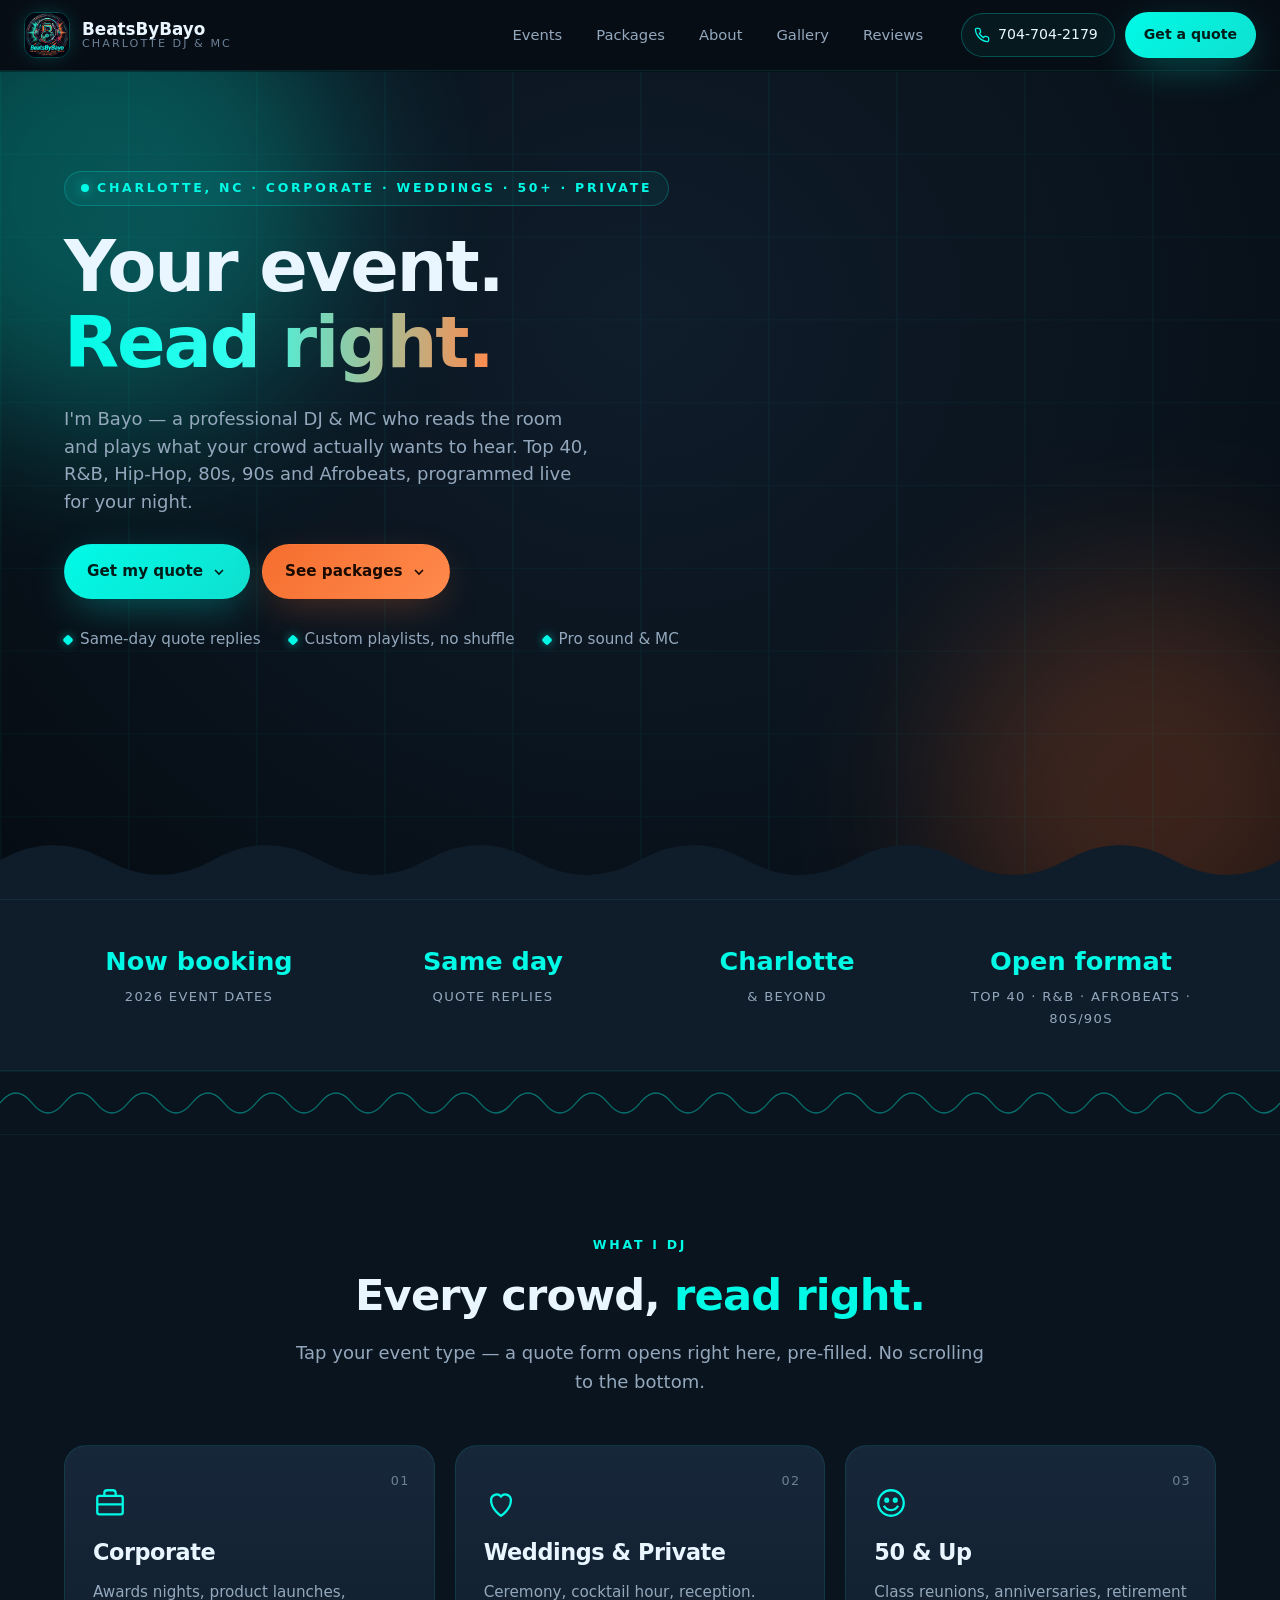
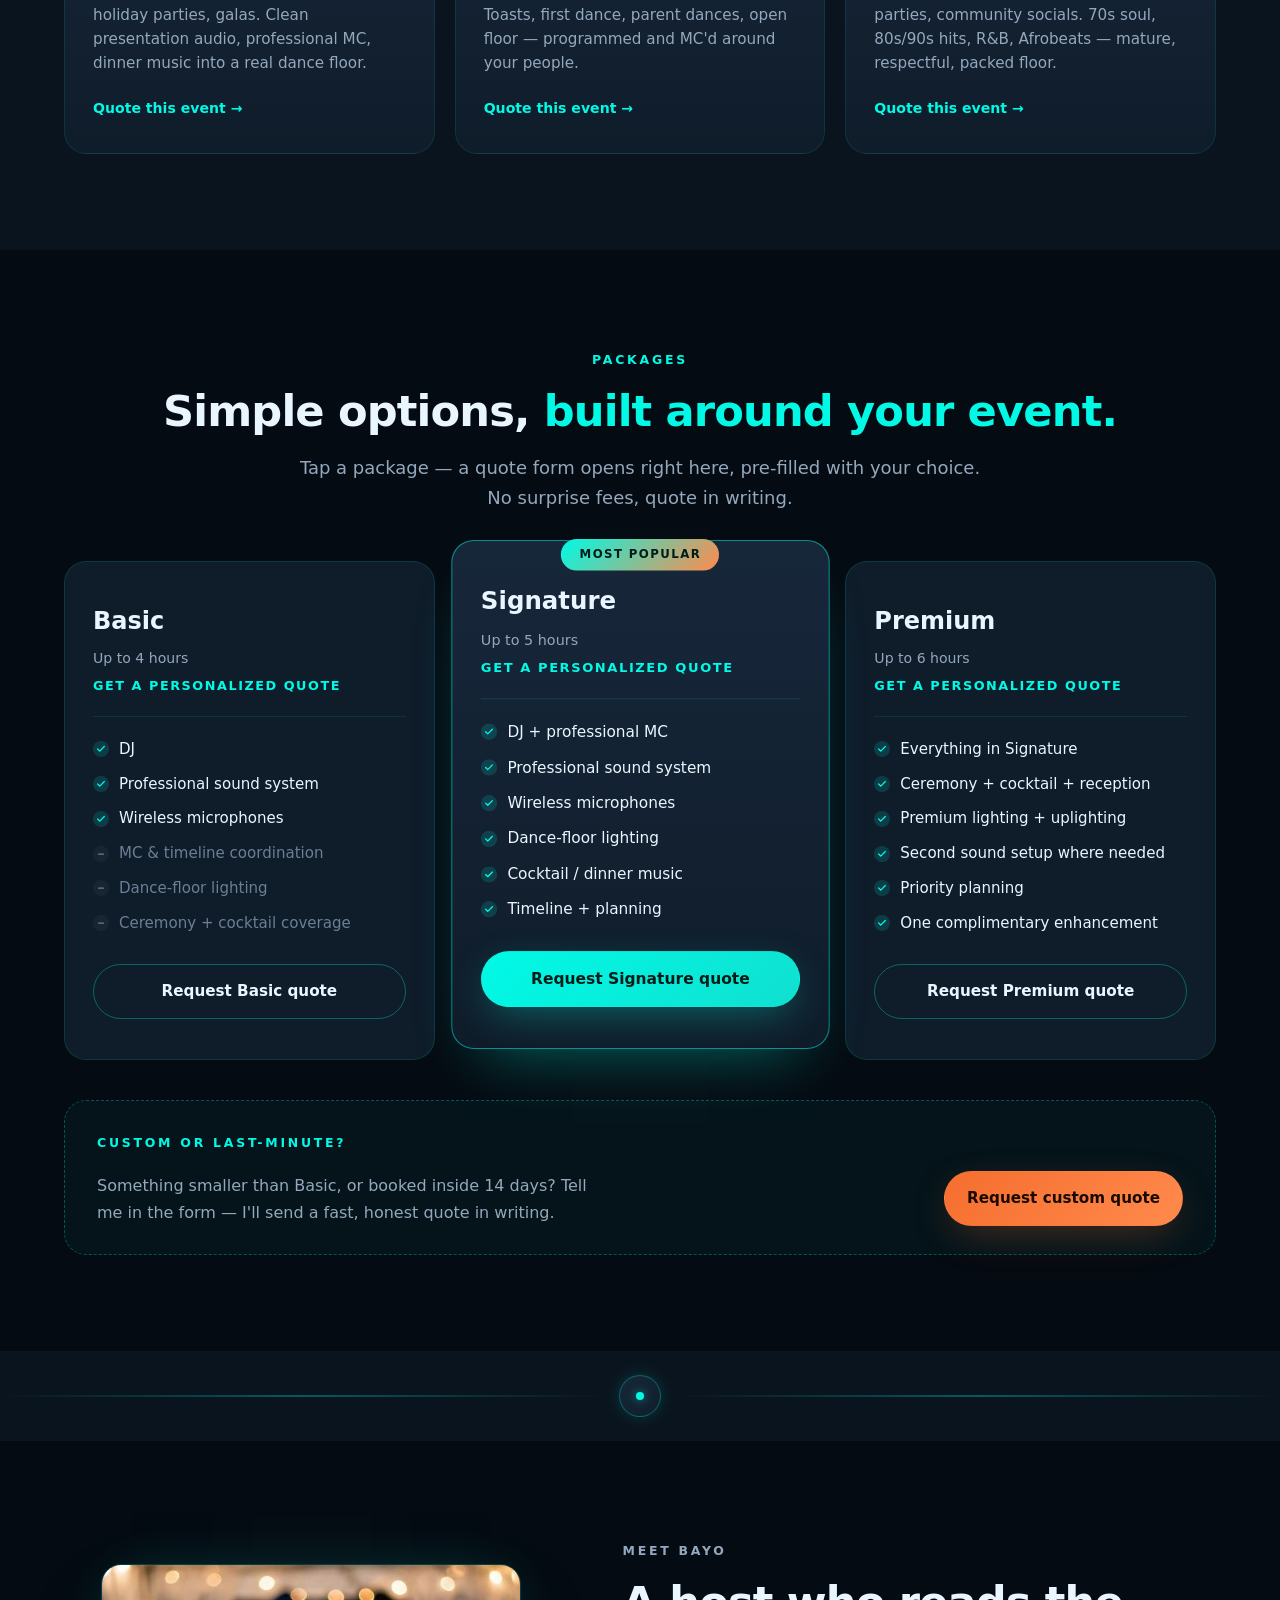
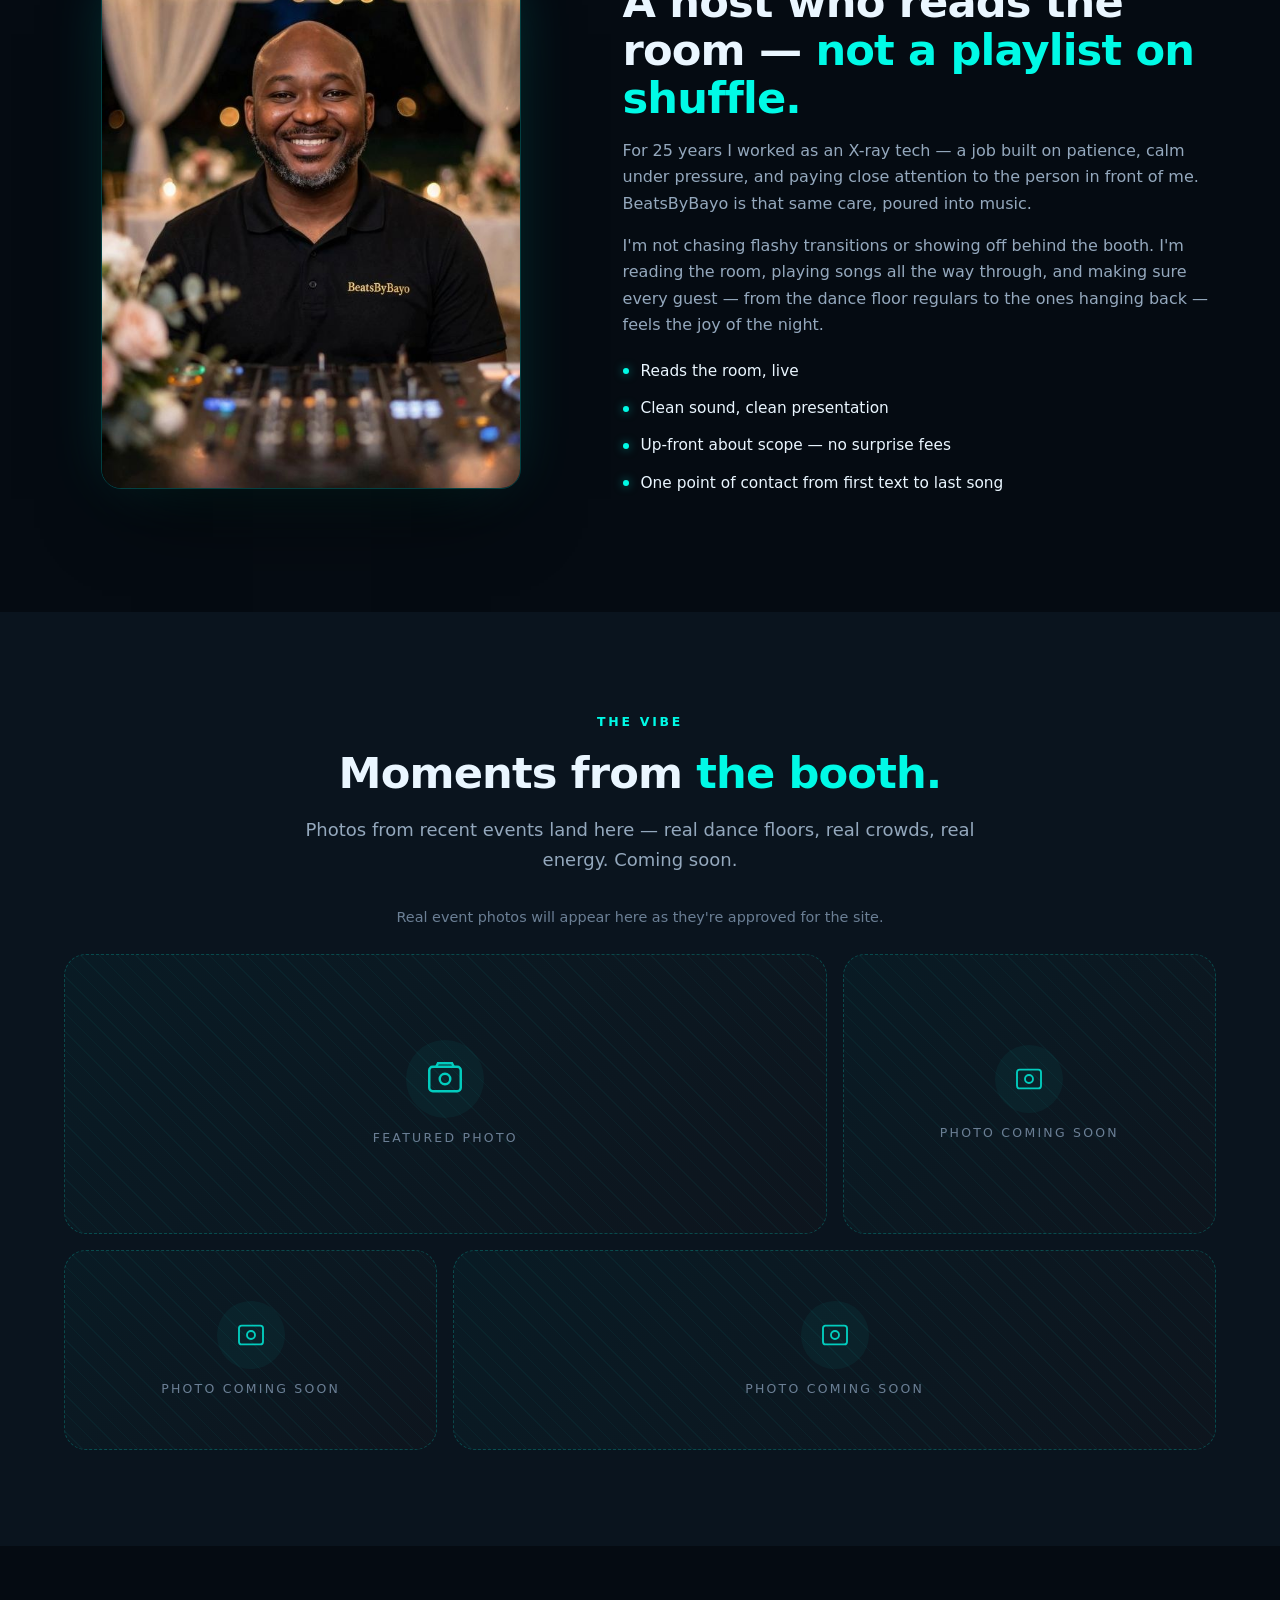
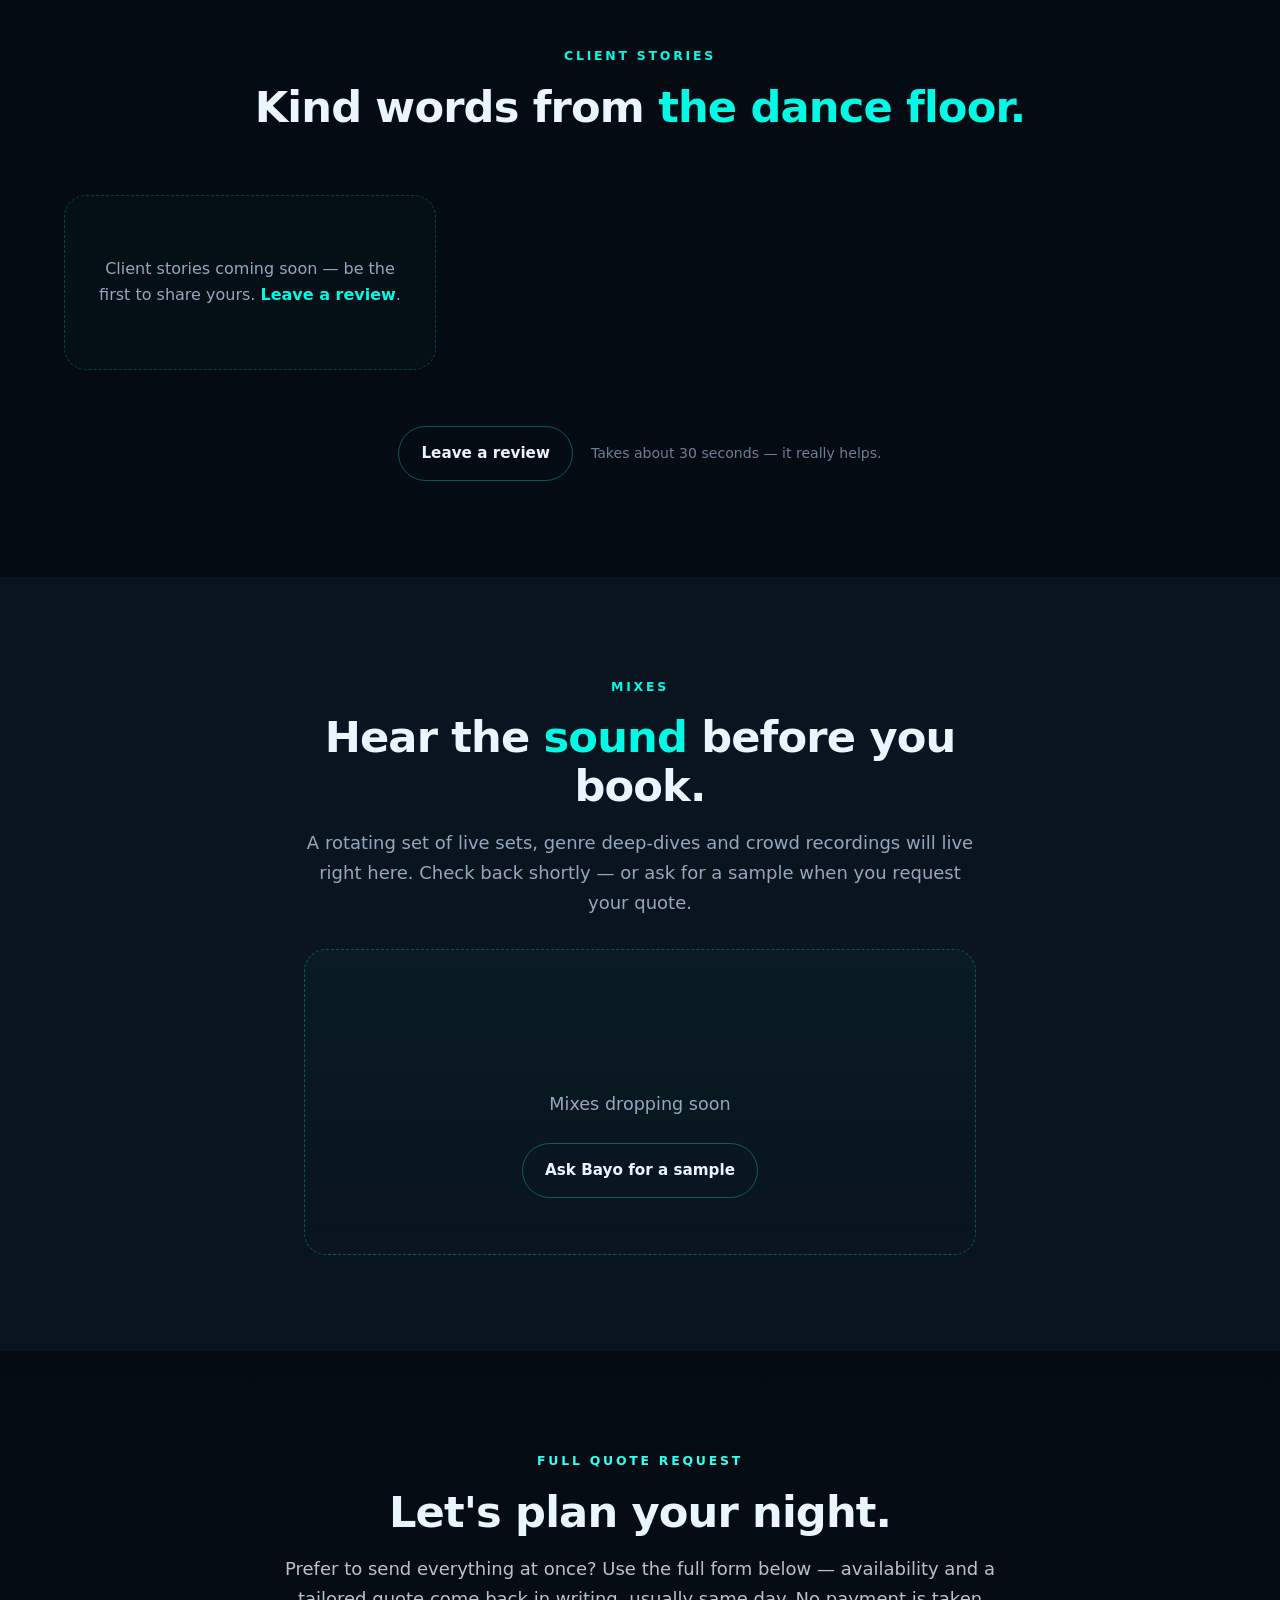
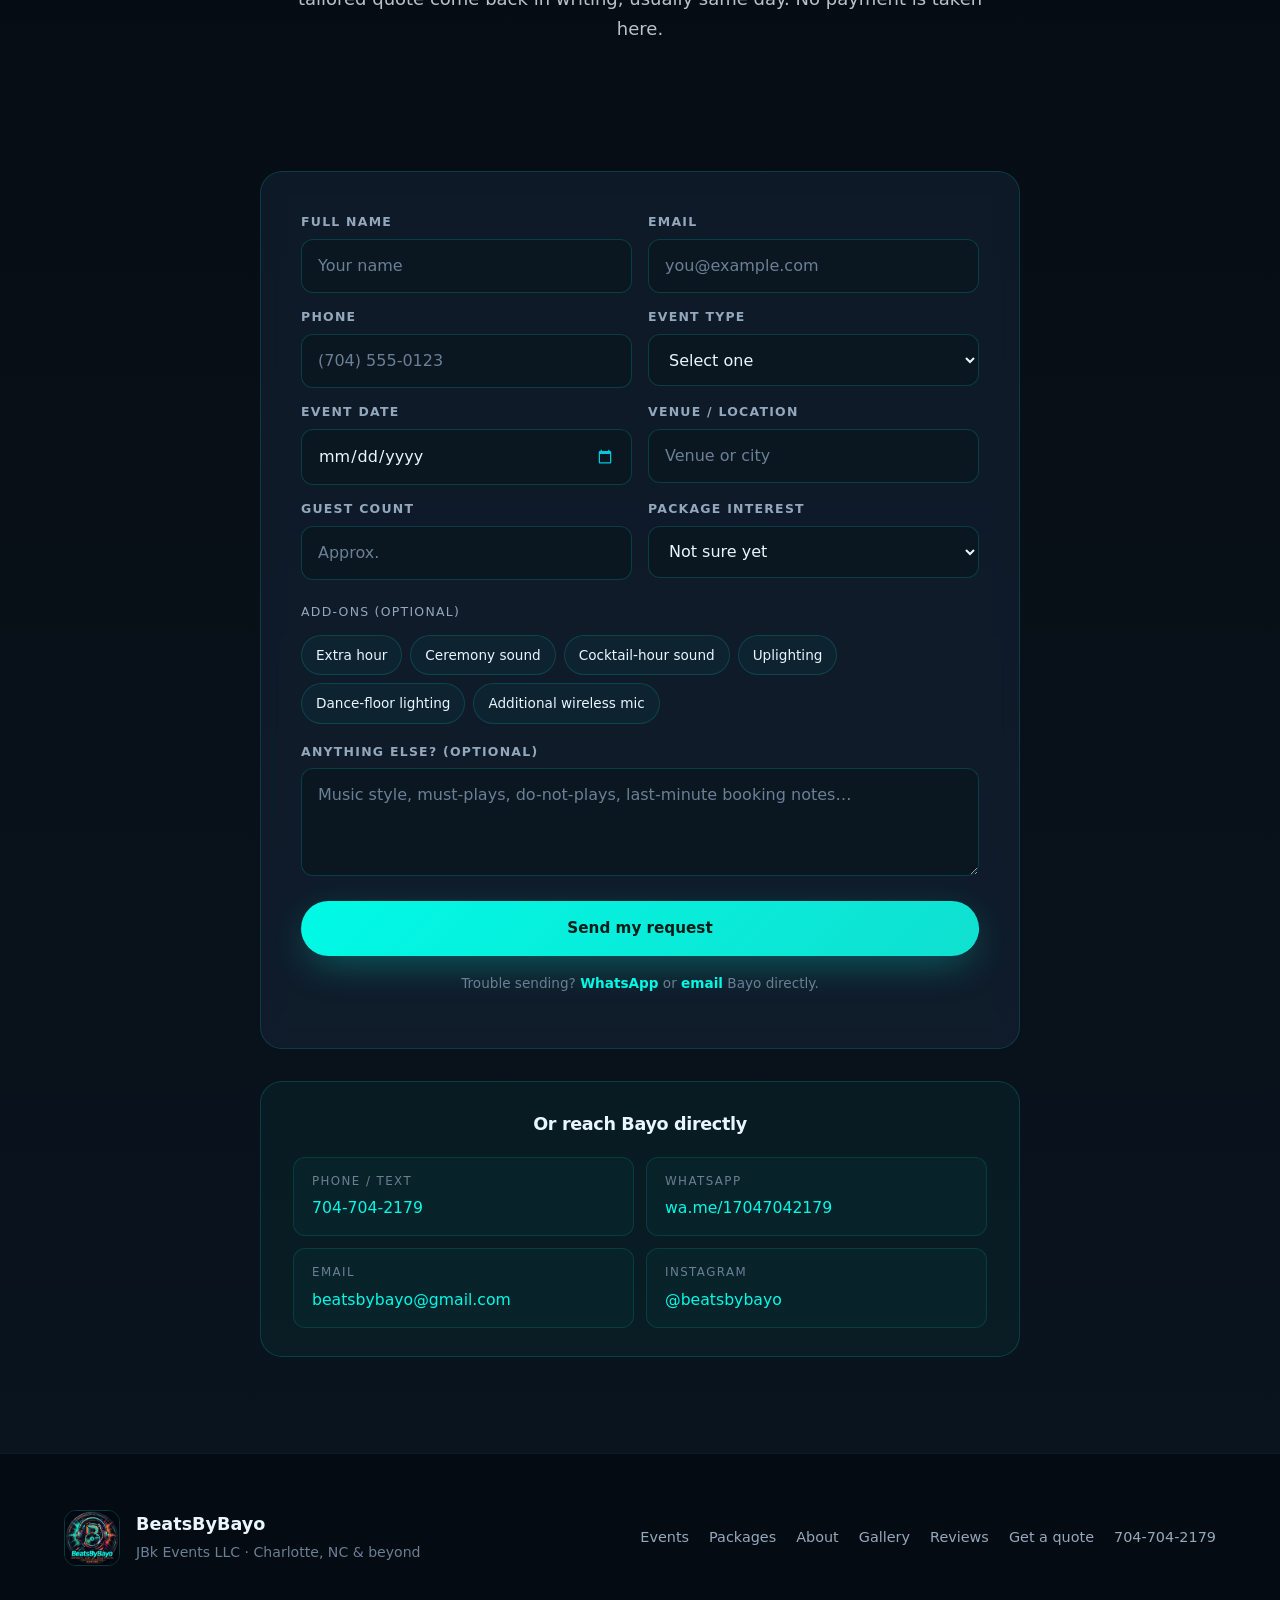
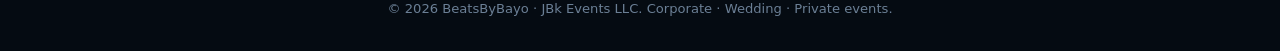
==== commit a183b5a8: "fix: cache-busting (no-cache HTML/JSON middleware + ?v=5 assets); new-DJ proof stat; portrait in Abo" ====
--- a/static/index.html
+++ b/static/index.html
@@ -17,7 +17,7 @@
 
     <link rel="preconnect" href="https://api.fontshare.com" crossorigin />
     <link href="https://api.fontshare.com/v2/css?f[]=space-grotesk@400,500,600,700&f[]=general-sans@400,500,600&display=swap" rel="stylesheet" />
-    <link rel="stylesheet" href="styles.css" />
+    <link rel="stylesheet" href="styles.css?v=5" />
   </head>
   <body id="top">
 
@@ -160,7 +160,7 @@
       <section class="proof">
         <div class="container">
           <ul class="proof-grid" role="list">
-            <li><strong>100+</strong><span>Events performed</span></li>
+            <li><strong>Now booking</strong><span>2026 event dates</span></li>
             <li><strong>Same day</strong><span>Quote replies</span></li>
             <li><strong>Charlotte</strong><span>&amp; beyond</span></li>
             <li><strong>Open format</strong><span>Top 40 · R&amp;B · Afrobeats · 80s/90s</span></li>
@@ -304,19 +304,8 @@
       <!-- ============ ABOUT ============ -->
       <section class="section about" id="about">
         <div class="container about-grid">
-          <div class="about-visual" aria-hidden="true">
-            <div class="vinyl">
-              <div class="vinyl-ring vinyl-ring-1"></div>
-              <div class="vinyl-ring vinyl-ring-2"></div>
-              <div class="vinyl-ring vinyl-ring-3"></div>
-              <div class="vinyl-label">
-                <span>BEATS</span>
-                <span>BY BAYO</span>
-              </div>
-              <div class="vinyl-shine"></div>
-              <div class="vinyl-arm"></div>
-            </div>
-            <div class="visual-caption">Photo of Bayo coming soon</div>
+          <div class="about-visual">
+            <img src="assets/bayo-portrait.jpg" alt="Bayo, Charlotte DJ and MC, behind the decks at an event" loading="lazy" />
           </div>
           <div class="about-copy">
             <p class="kicker">Meet Bayo</p>
@@ -618,6 +607,6 @@
       </form>
     </template>
 
-    <script src="script.js"></script>
+    <script src="script.js?v=5"></script>
   </body>
 </html>
--- a/static/styles.css
+++ b/static/styles.css
@@ -105,9 +105,8 @@
 .btn-outline:hover{ border-color: var(--cyan); color: var(--cyan); }
 
 /* Header */
-.site-header{ position:sticky; top:0; z-index:60; background: rgba(5,11,18,.88);
-  backdrop-filter: blur(16px) saturate(1.4); -webkit-backdrop-filter: blur(16px) saturate(1.4);
-  border-bottom:1px solid rgba(0,250,230,.08); }
+.site-header{ position:sticky; top:0; z-index:60; background:#070d15;
+  border-bottom:1px solid rgba(0,250,230,.1); box-shadow:0 1px 0 rgba(0,0,0,.4); }
 .header-inner{ max-width:1280px; margin:0 auto; padding:12px 24px; display:flex; align-items:center; gap:24px; }
 .brand{ display:inline-flex; align-items:center; gap:12px; }
 .brand-logo{ width:46px; height:46px; border-radius:12px; border:1px solid rgba(0,250,230,.25);
@@ -303,6 +302,8 @@
 /* About + Vinyl */
 .about-grid{ display:grid; grid-template-columns:1fr 1.2fr; gap:64px; align-items:center; }
 .about-visual{ display:flex; flex-direction:column; align-items:center; gap:20px; }
+.about-visual img{ width:100%; max-width:420px; aspect-ratio:4/5; object-fit:cover; border-radius:20px;
+  border:1px solid rgba(0,250,230,.22); box-shadow:0 40px 80px -30px rgba(0,0,0,.8), 0 0 60px -20px rgba(0,250,230,.3); }
 .vinyl{ width:min(380px,100%); aspect-ratio:1/1; position:relative; border-radius:50%;
   background: radial-gradient(circle at 50% 50%, #0d1826 0%, #050b12 100%);
   box-shadow: 0 40px 80px -30px rgba(0,0,0,.7), 0 0 0 2px rgba(0,250,230,.15), 0 0 80px -20px rgba(0,250,230,.35);
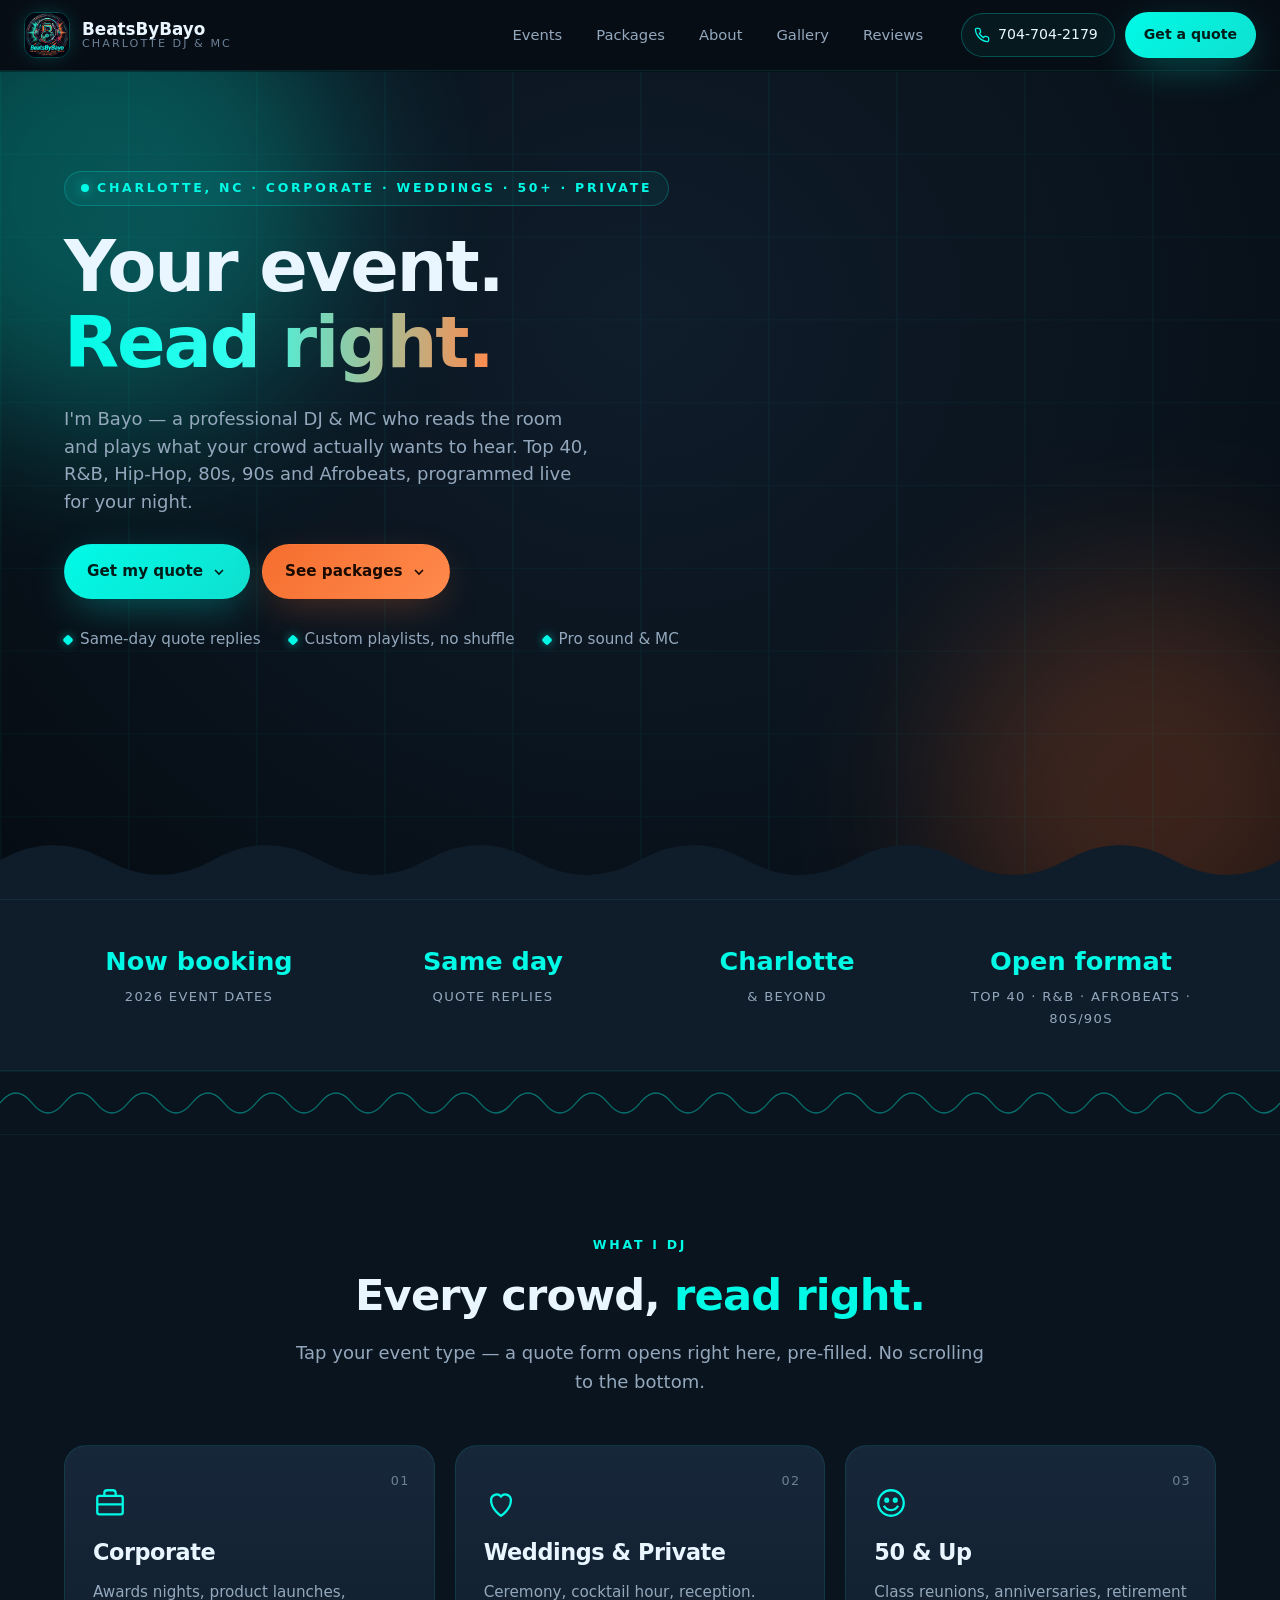
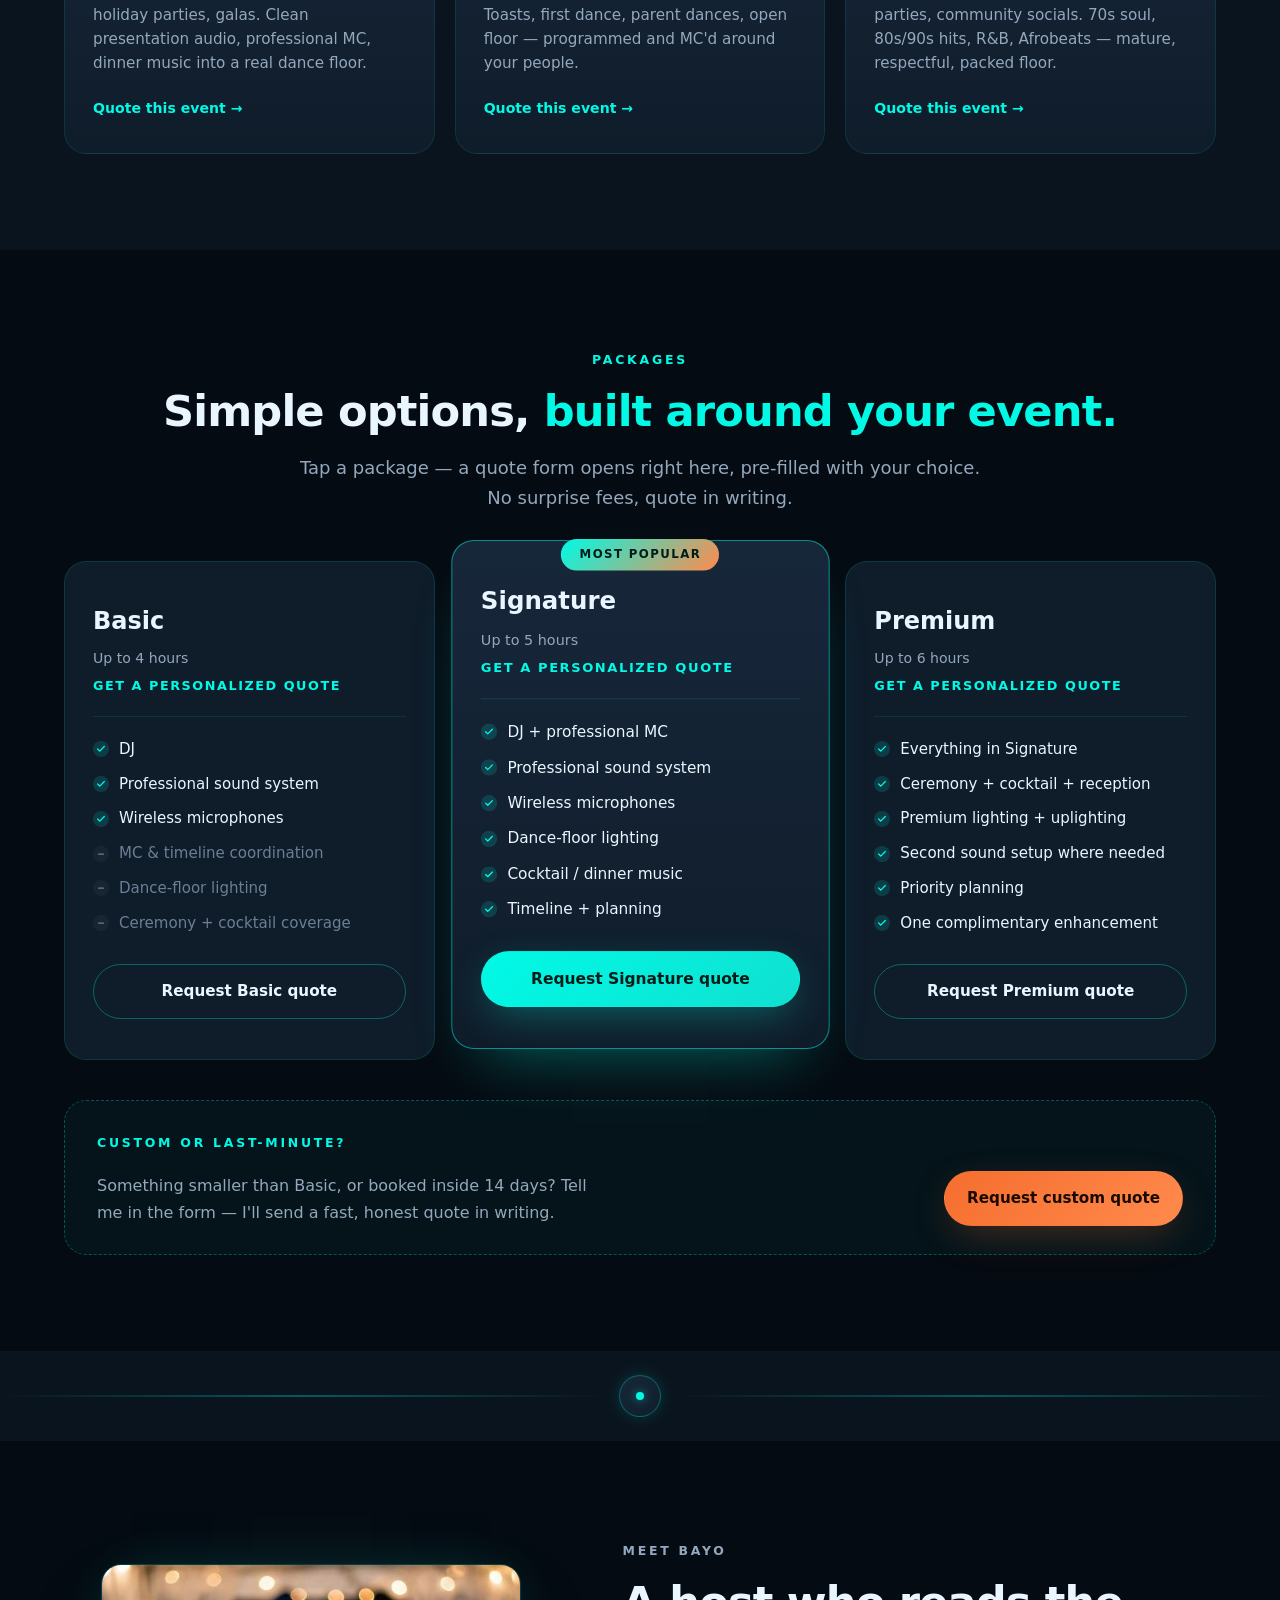
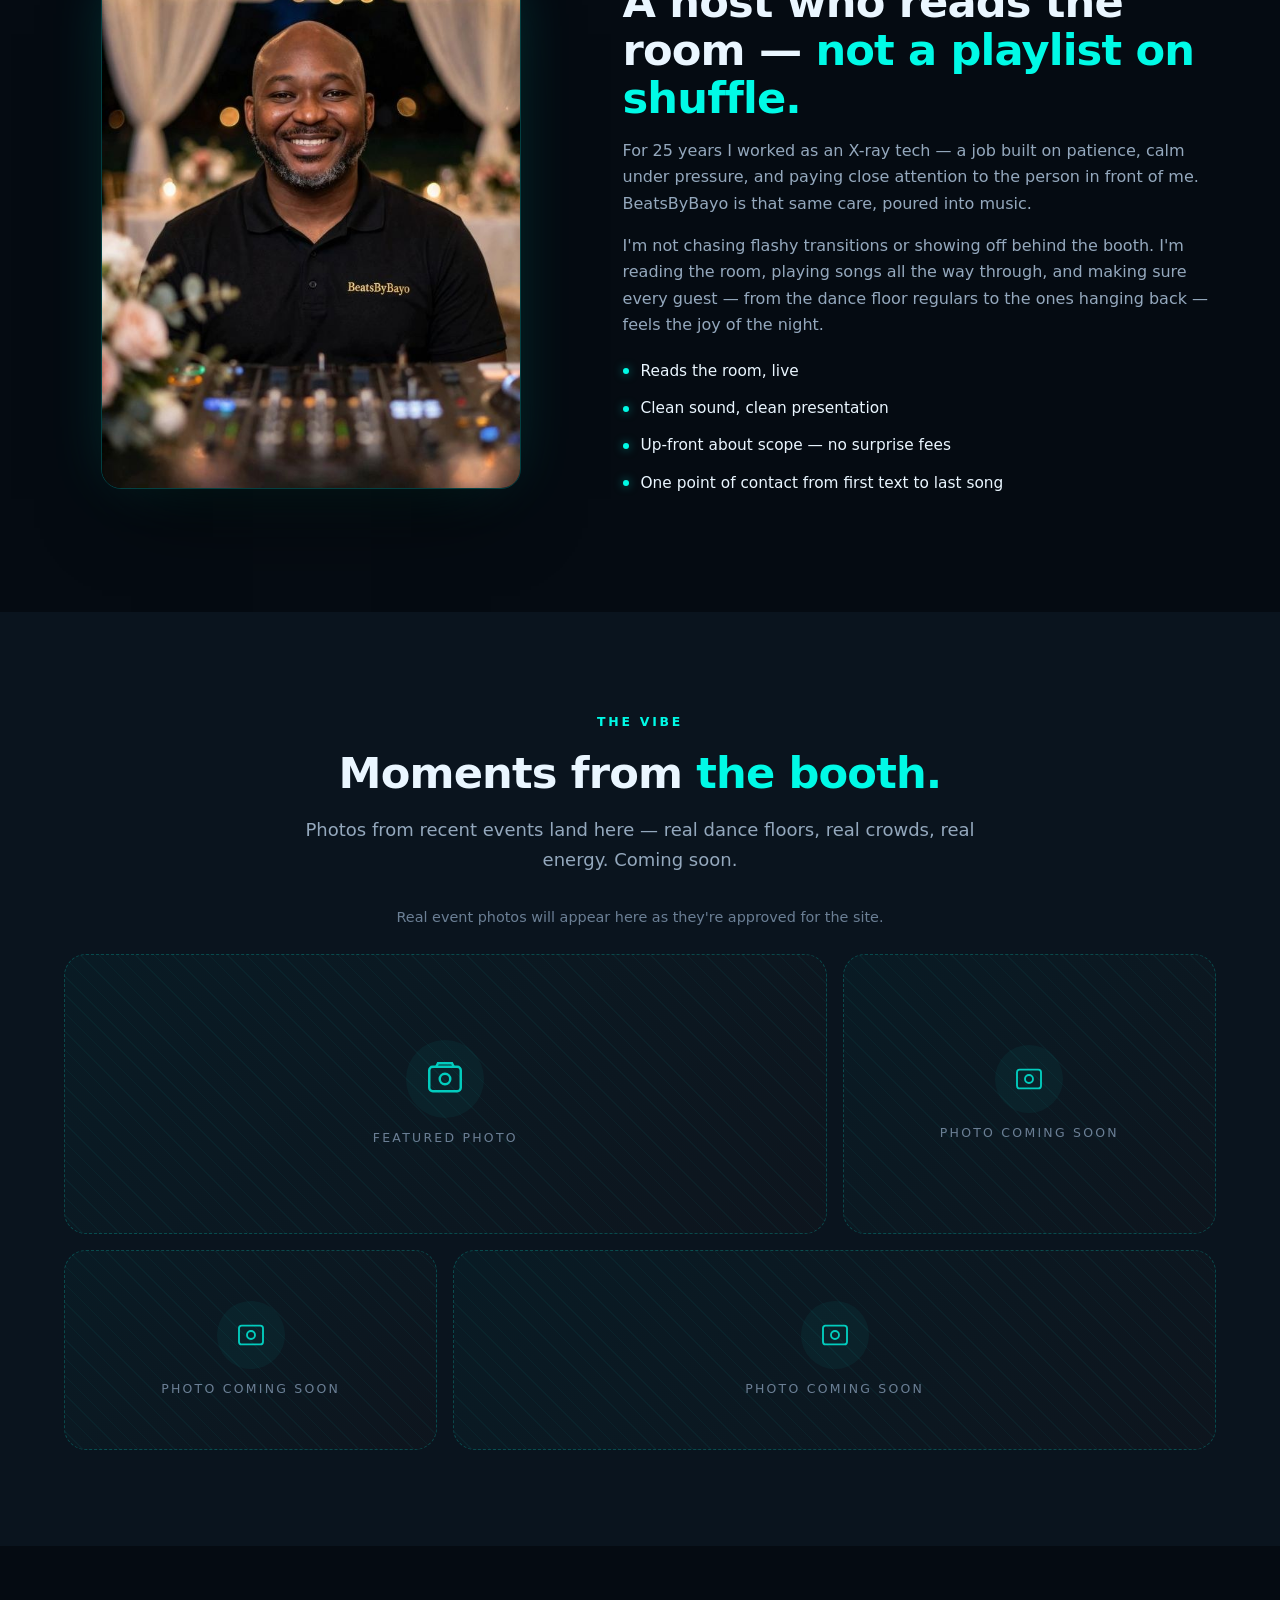
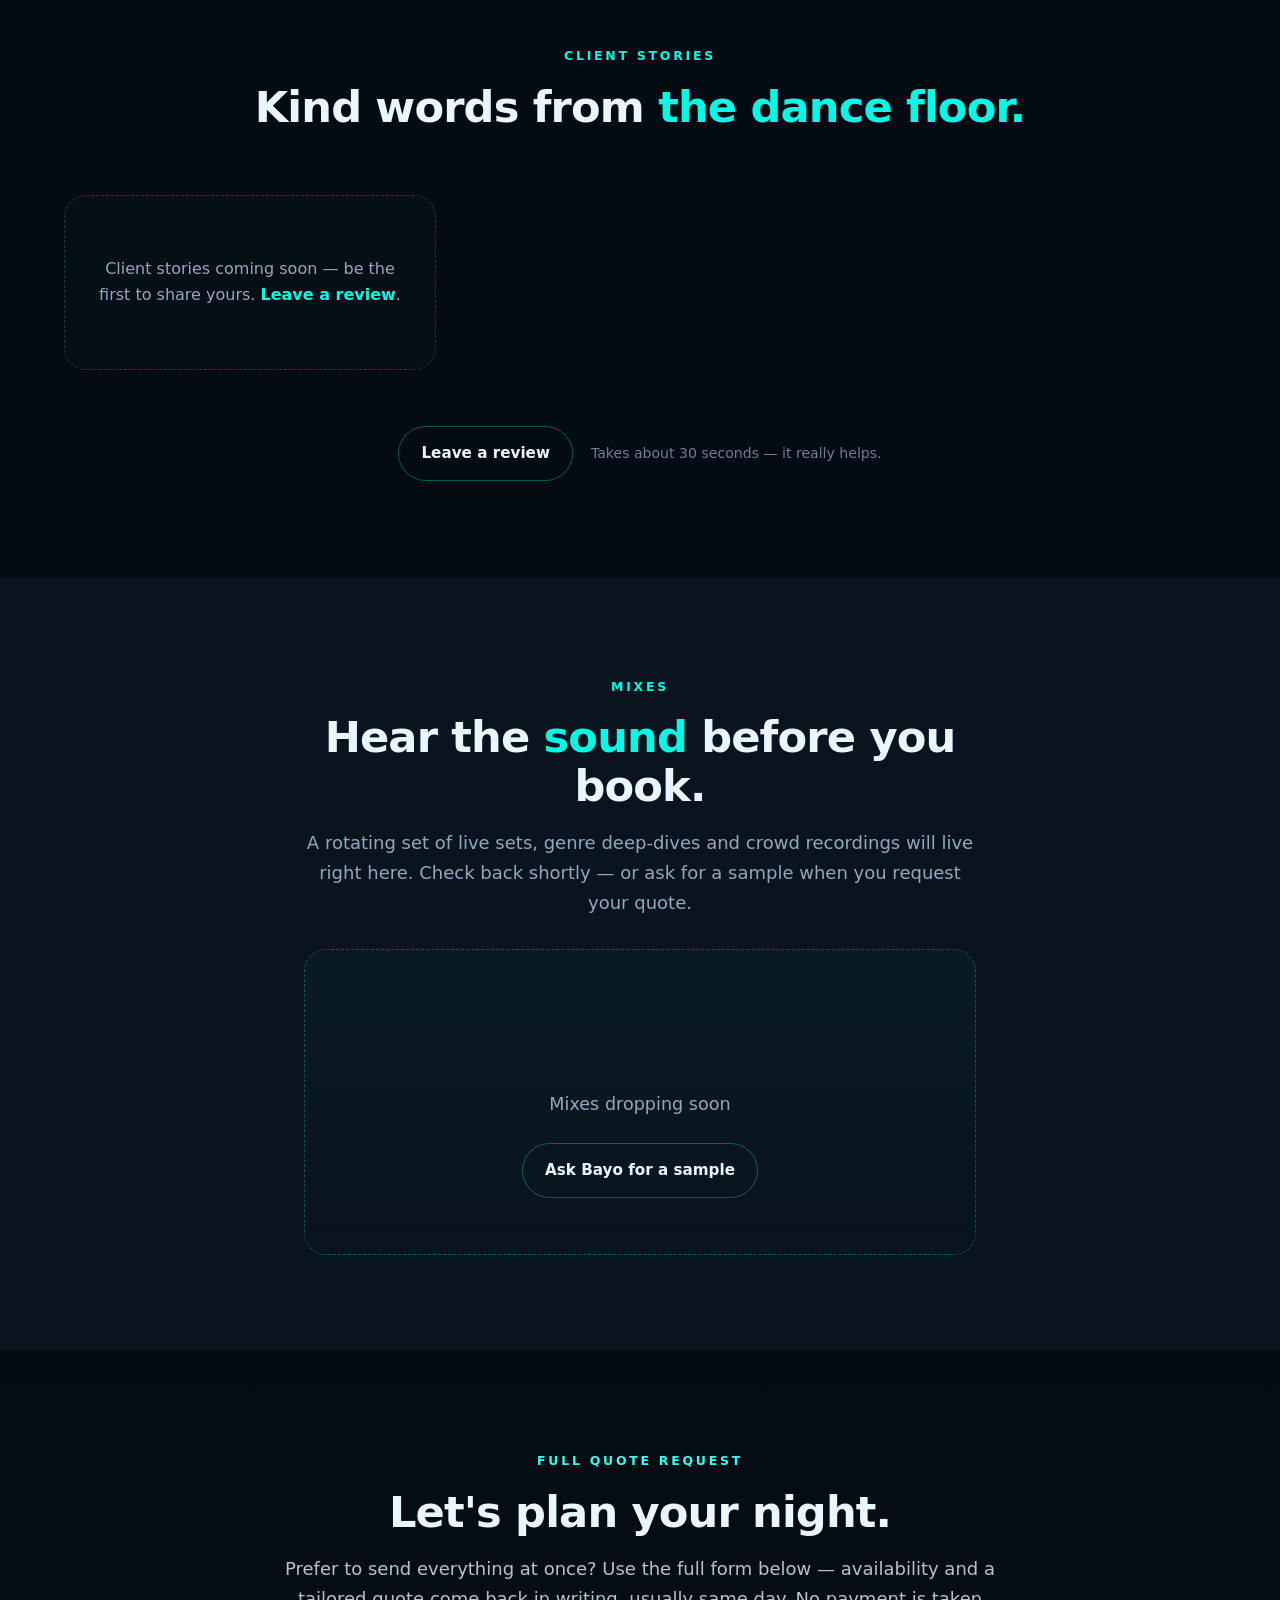
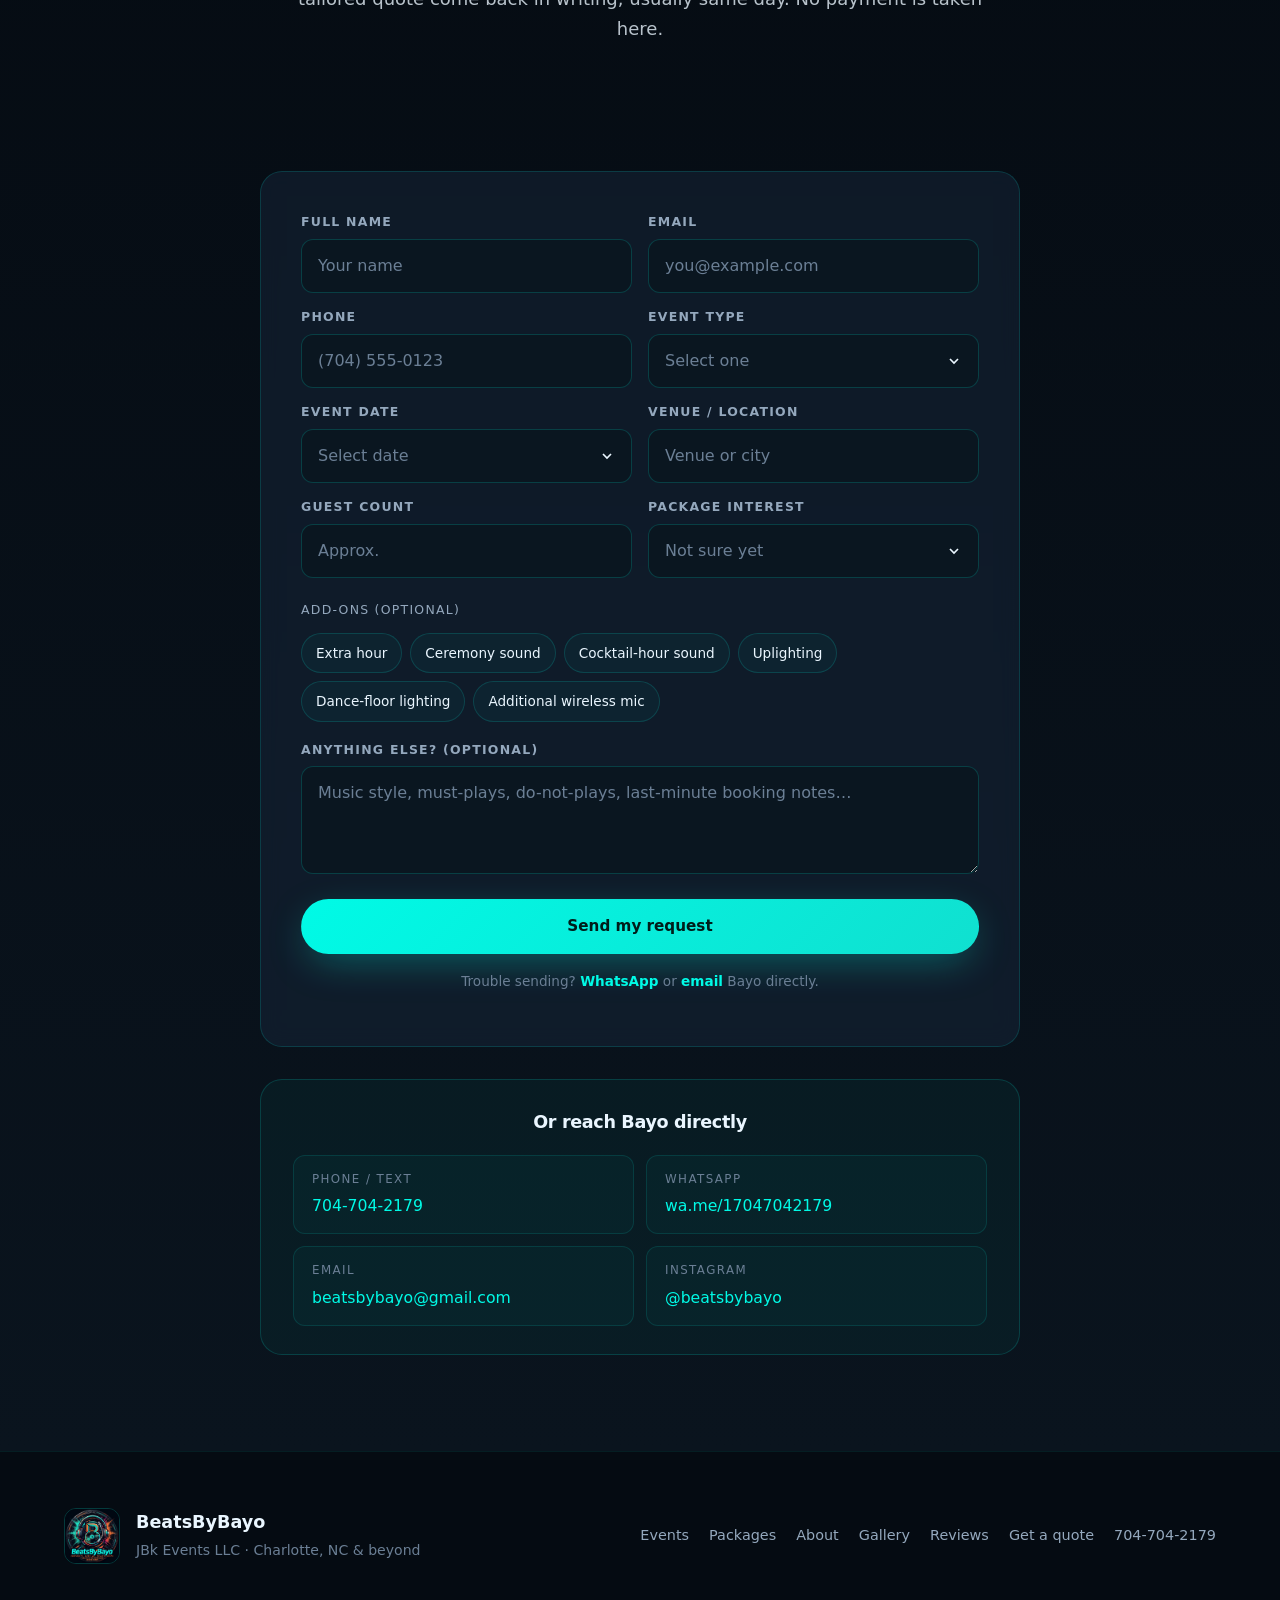
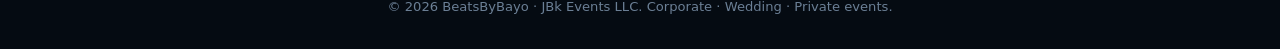
==== commit 796e54c6: "Custom dropdown menus for event type/package/date (in-app browser fix); ?v=6 cache-bust" ====
--- a/static/index.html
+++ b/static/index.html
@@ -17,7 +17,7 @@
 
     <link rel="preconnect" href="https://api.fontshare.com" crossorigin />
     <link href="https://api.fontshare.com/v2/css?f[]=space-grotesk@400,500,600,700&f[]=general-sans@400,500,600&display=swap" rel="stylesheet" />
-    <link rel="stylesheet" href="styles.css?v=5" />
+    <link rel="stylesheet" href="styles.css?v=6" />
   </head>
   <body id="top">
 
@@ -607,6 +607,6 @@
       </form>
     </template>
 
-    <script src="script.js?v=5"></script>
+    <script src="script.js?v=6"></script>
   </body>
 </html>
--- a/static/styles.css
+++ b/static/styles.css
@@ -242,6 +242,46 @@
 .field input[type="date"]::-webkit-calendar-picker-indicator{ filter: invert(.5) sepia(1) saturate(5) hue-rotate(140deg); cursor:pointer; }
 
 .hp-field{ position:absolute; left:-9999px; top:-9999px; height:0; width:0; opacity:0; pointer-events:none; }
+
+/* ===== Custom dropdown menus (visible option lists — work in every browser) ===== */
+.dd-native-hidden{ position:absolute !important; width:1px; height:1px; opacity:0; pointer-events:none; overflow:hidden; }
+.custom-dd{ position:relative; width:100%; }
+.custom-dd-btn{
+  display:flex; align-items:center; gap:10px; width:100%; min-height:52px; padding:13px 16px;
+  font:inherit; font-size:1rem; color: var(--text); background:#0a1620;
+  border:1px solid rgba(0,250,230,.18); border-radius:12px; cursor:pointer; text-align:left;
+  font-family: var(--font-sans);
+  transition: border-color .2s var(--ease), box-shadow .2s var(--ease);
+}
+.custom-dd-btn:hover{ border-color: rgba(0,250,230,.4); }
+.custom-dd-btn.is-open,
+.custom-dd-btn:focus-visible{ border-color: var(--cyan); box-shadow:0 0 0 3px rgba(0,250,230,.15); outline:none; }
+.custom-dd-val{ flex:1; overflow:hidden; text-overflow:ellipsis; white-space:nowrap; }
+.custom-dd-val.is-placeholder{ color: var(--text-mute); }
+.custom-dd-chev{ flex:none; display:inline-flex; transition: transform .25s var(--ease); }
+.custom-dd.is-open .custom-dd-chev{ transform: rotate(180deg); }
+.custom-dd-list{
+  position:absolute; top:calc(100% + 6px); left:0; right:0; z-index:80;
+  list-style:none; margin:0; padding:6px; max-height:264px; overflow-y:auto;
+  background:#0f1c2a; border:1px solid rgba(0,250,230,.24); border-radius:12px;
+  box-shadow:0 18px 48px -12px rgba(0,0,0,.7); display:none;
+}
+.custom-dd.is-open .custom-dd-list{ display:block; }
+.custom-dd-list li{
+  padding:11px 14px; font-size:.95rem; color: var(--text); cursor:pointer; border-radius:8px;
+  display:flex; align-items:center; justify-content:space-between; gap:8px;
+}
+.custom-dd-list li:hover{ background: rgba(0,250,230,.1); color: var(--cyan); }
+.custom-dd-list li.is-disabled{ color: var(--text-mute); cursor:default; }
+.custom-dd-list li.is-disabled:hover{ background:none; color: var(--text-mute); }
+.custom-dd-list li.is-selected{ background: rgba(0,250,230,.14); color: var(--cyan); }
+.custom-dd-list li .dd-tick{ opacity:0; font-weight:700; }
+.custom-dd-list li.is-selected .dd-tick{ opacity:1; }
+.date-other-input{
+  width:100%; min-height:48px; margin-top:8px; padding:11px 14px; font:inherit; font-size:.95rem;
+  color: var(--text); background:#0a1620; border:1px solid rgba(0,250,230,.3); border-radius:10px; display:none;
+}
+.date-other-input.is-shown{ display:block; }
 
 /* ==============================================================
    Inline quote panel (reusable)
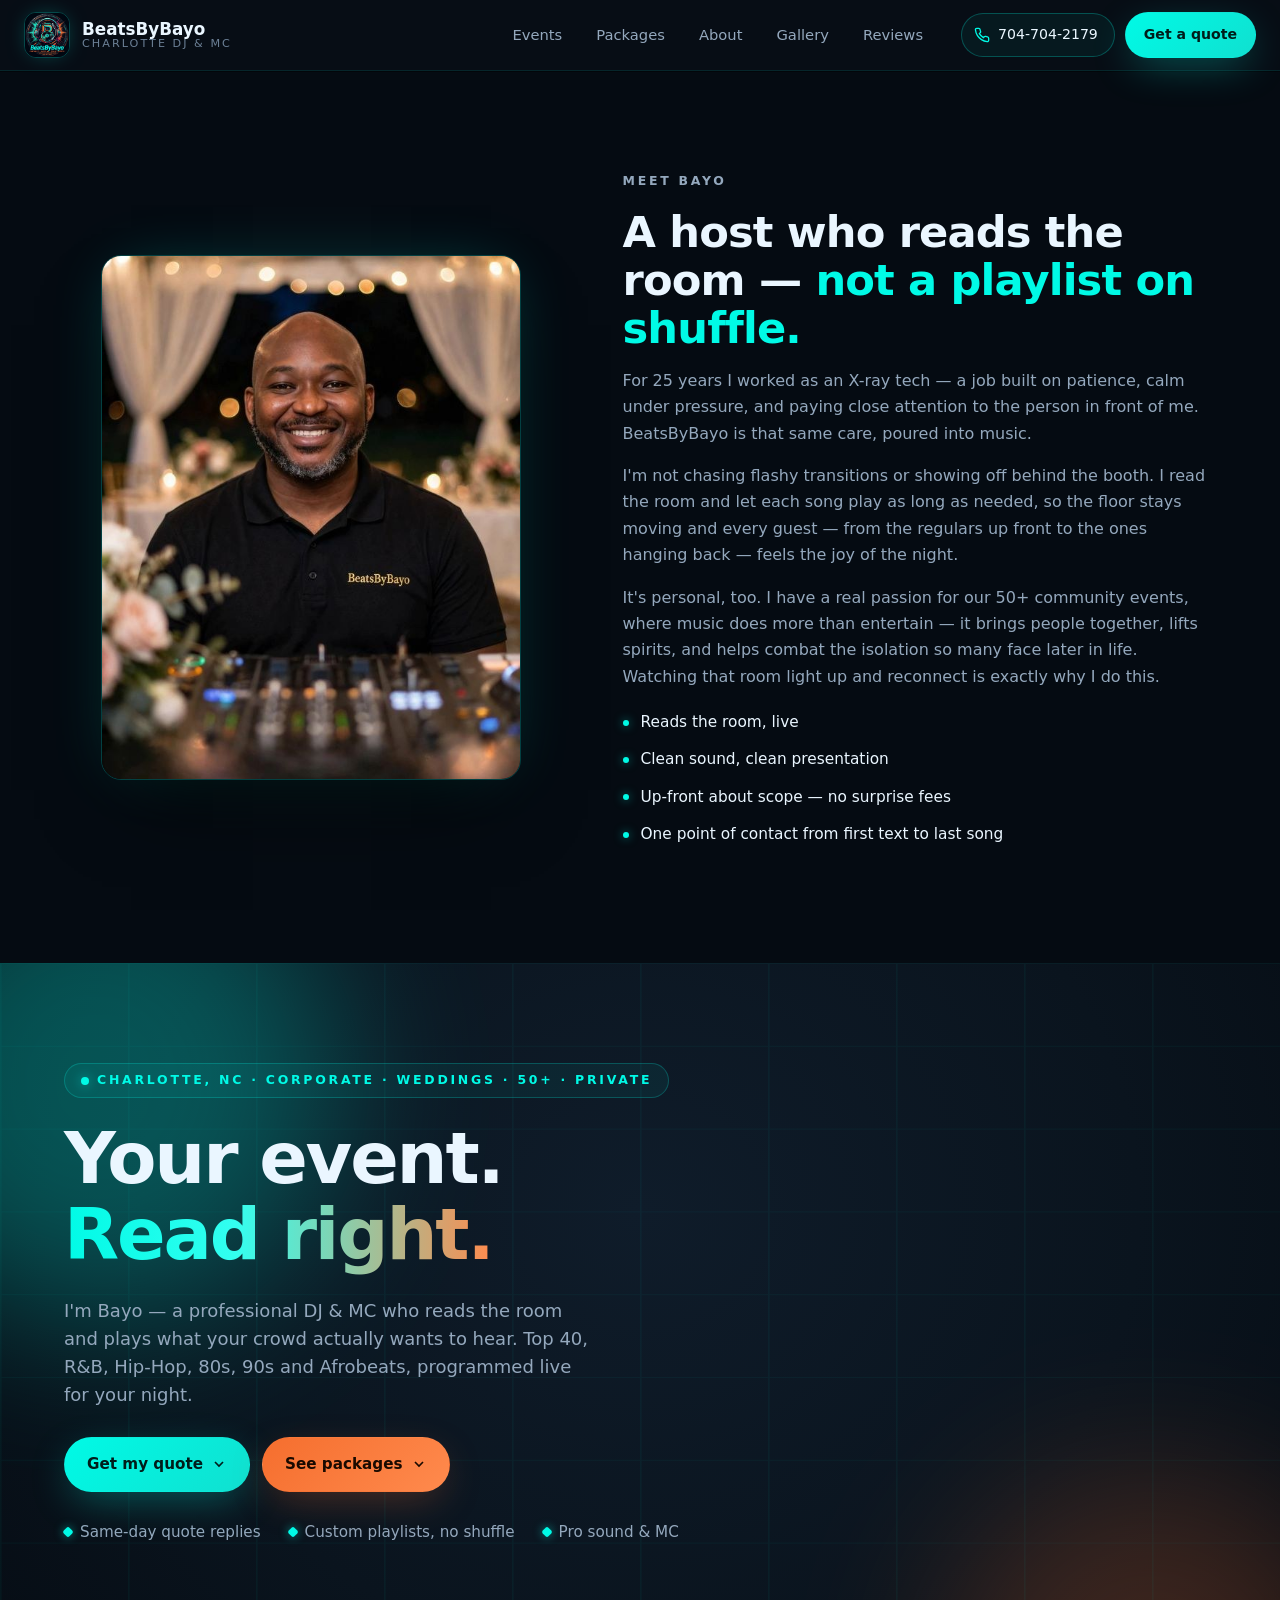
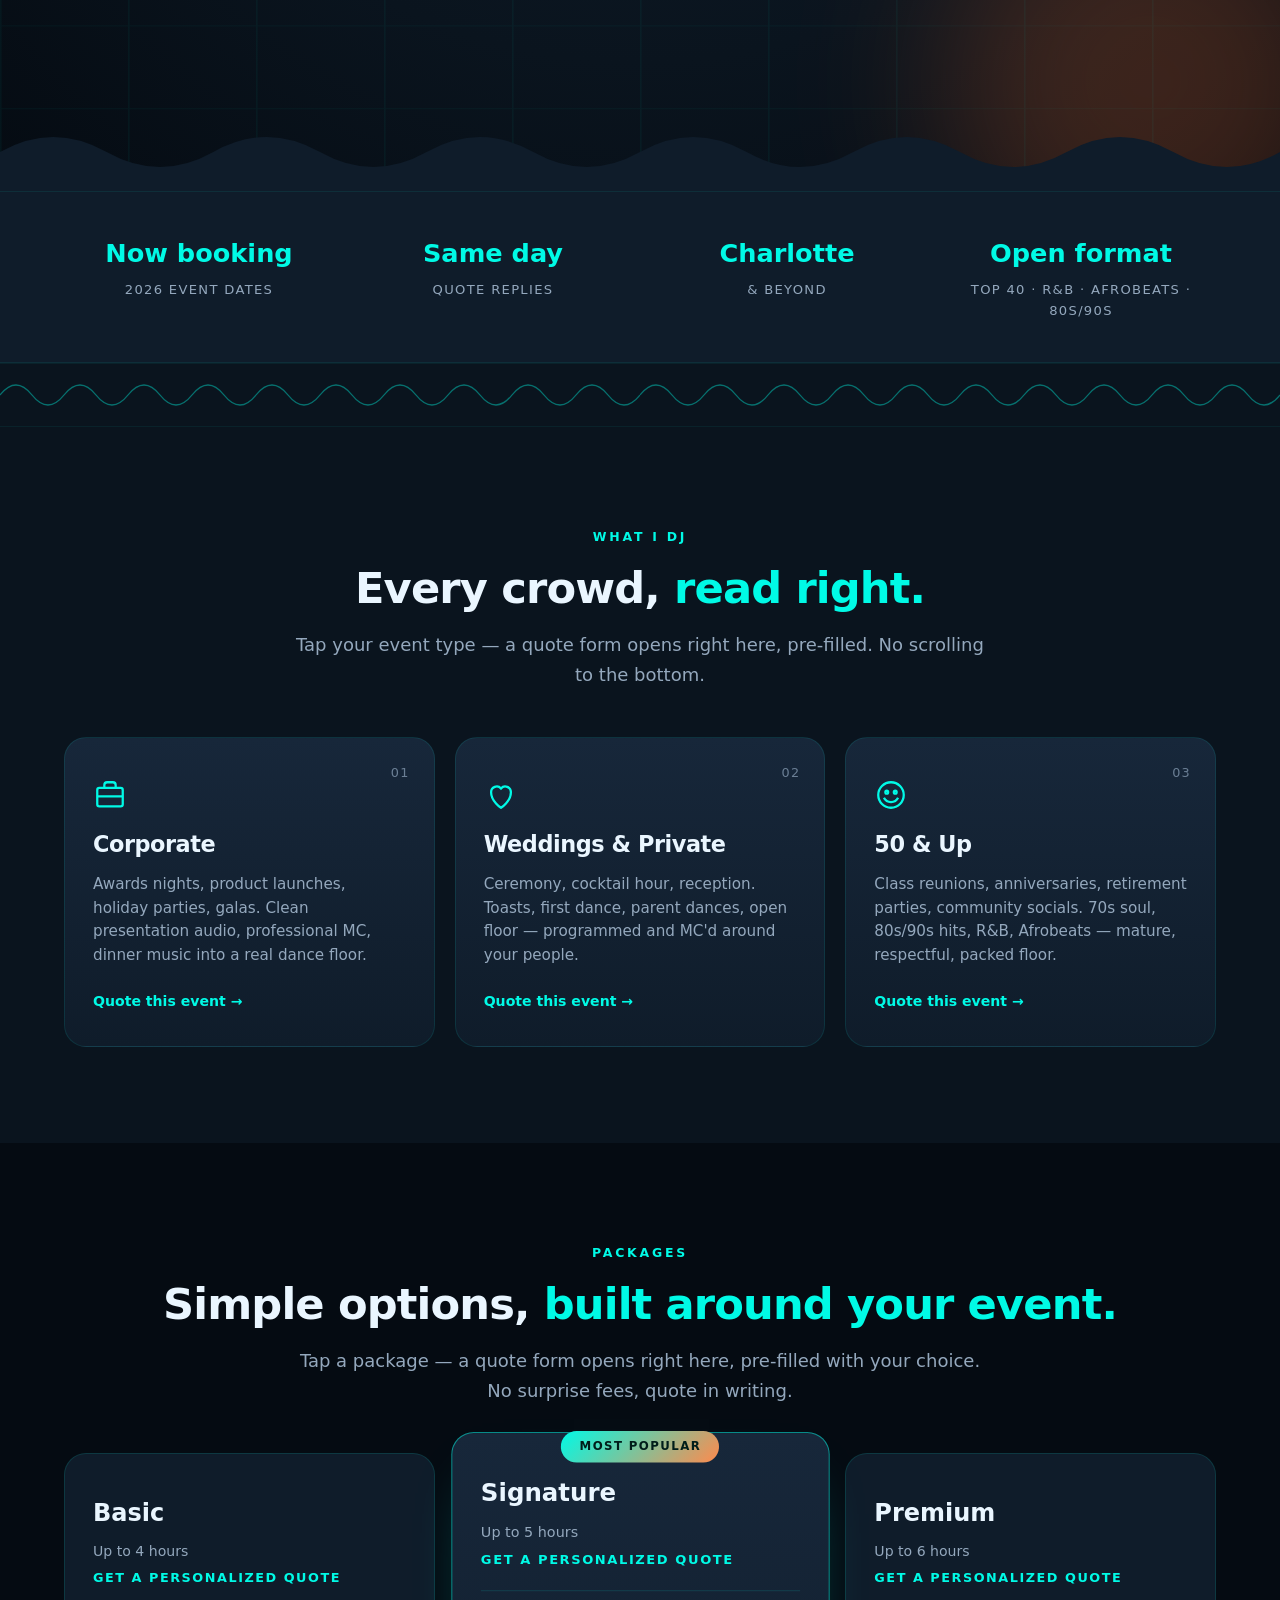
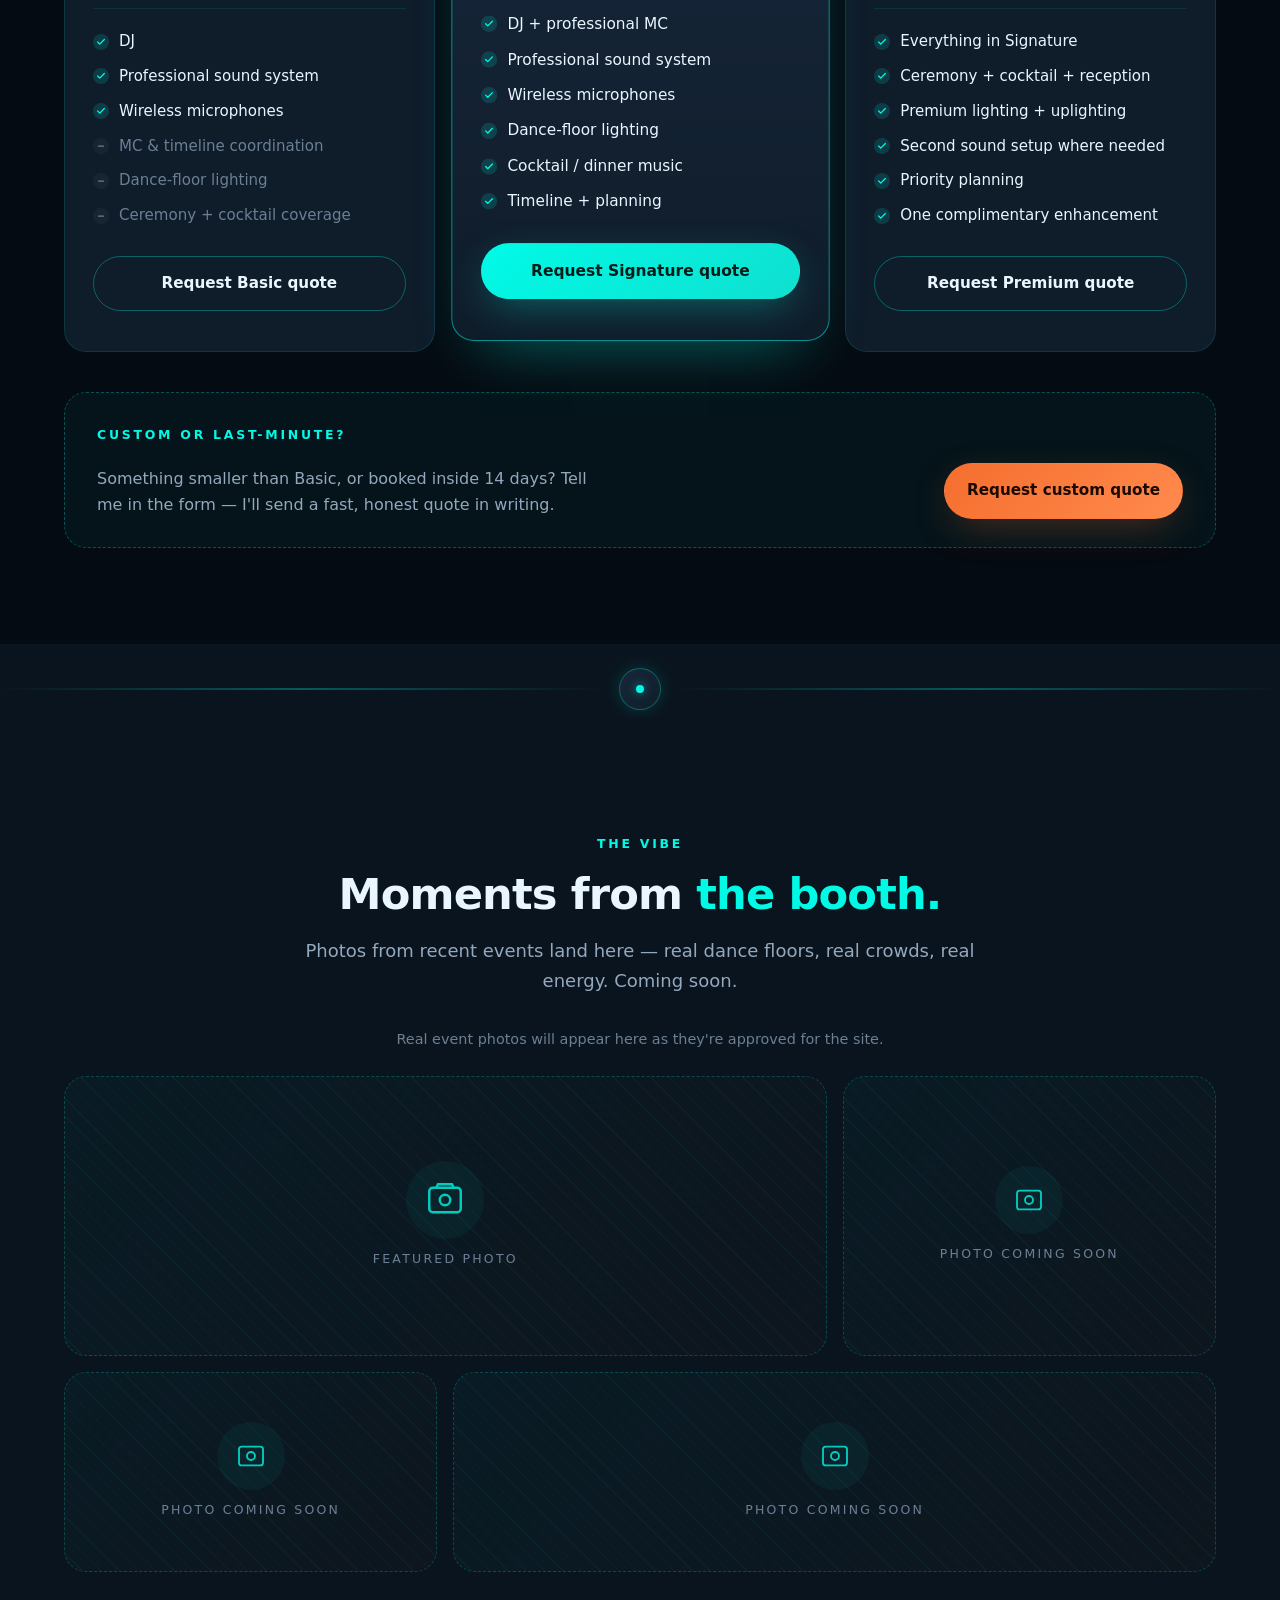
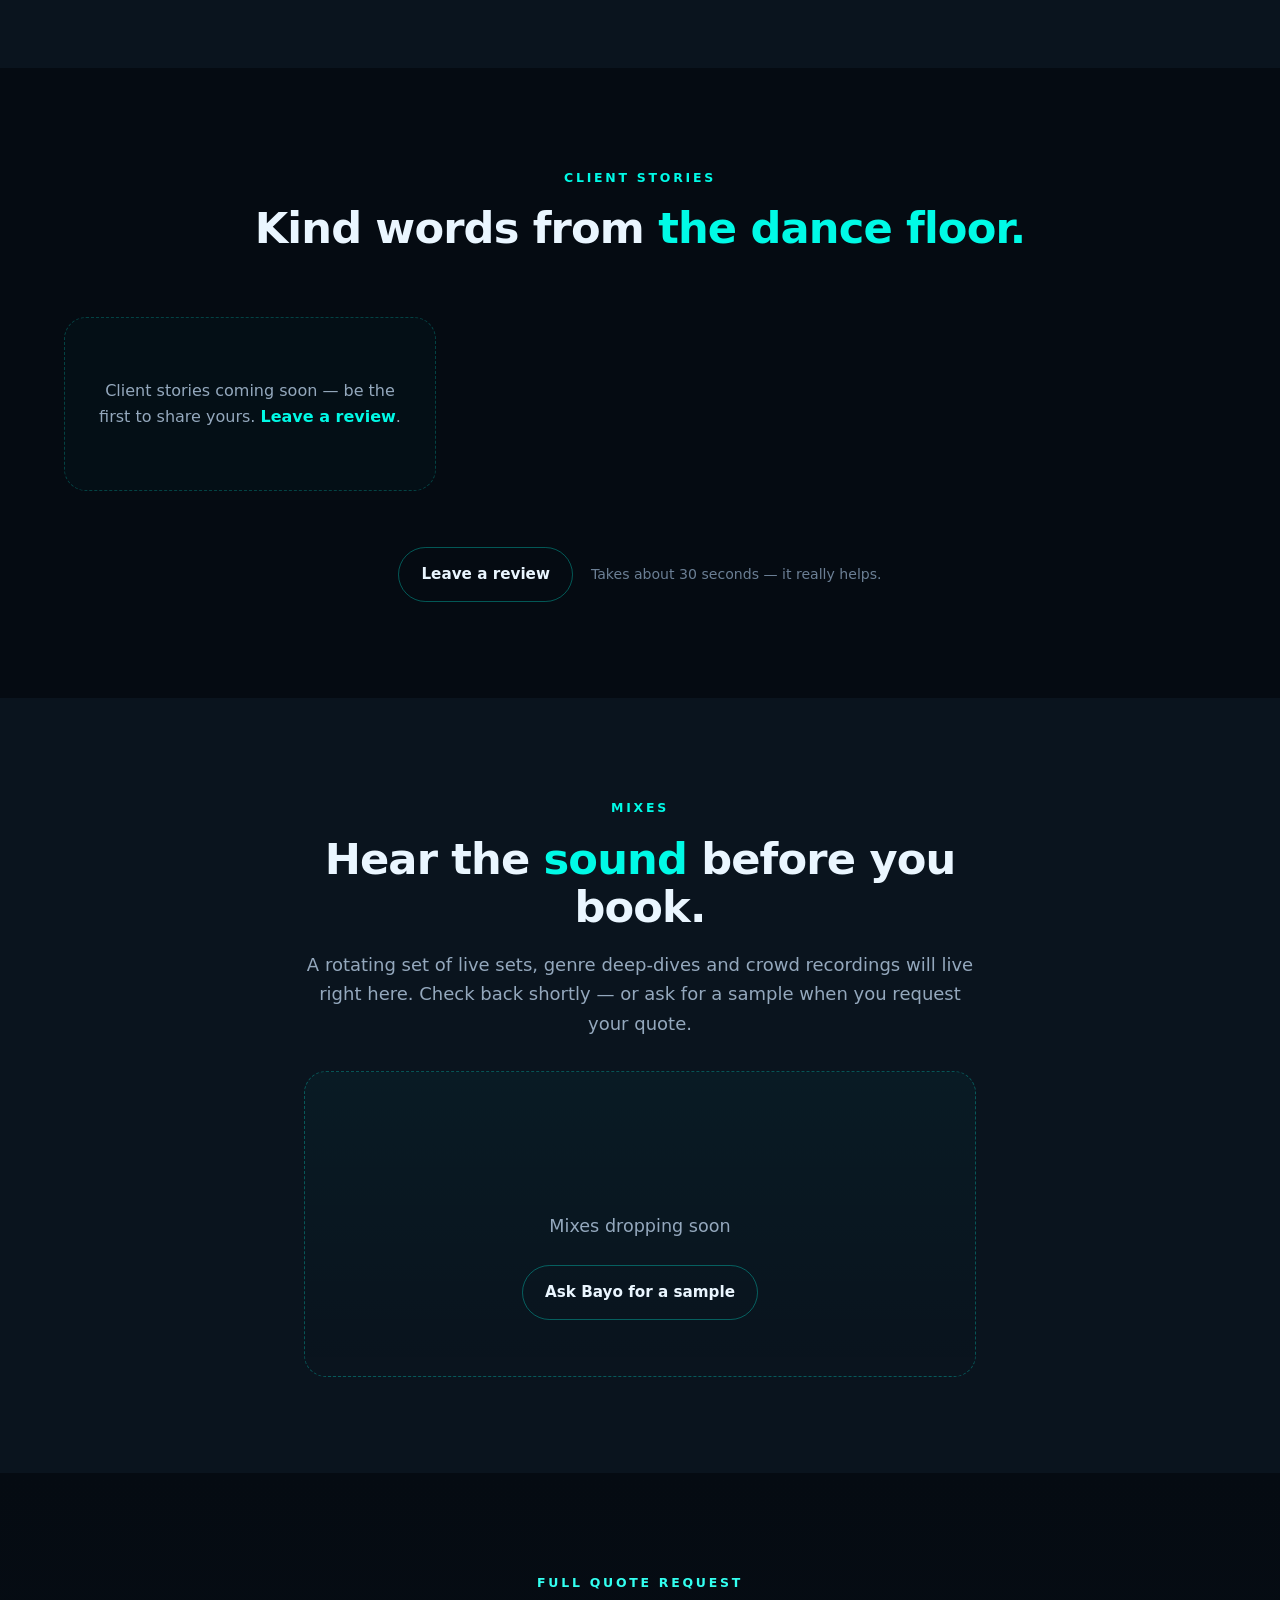
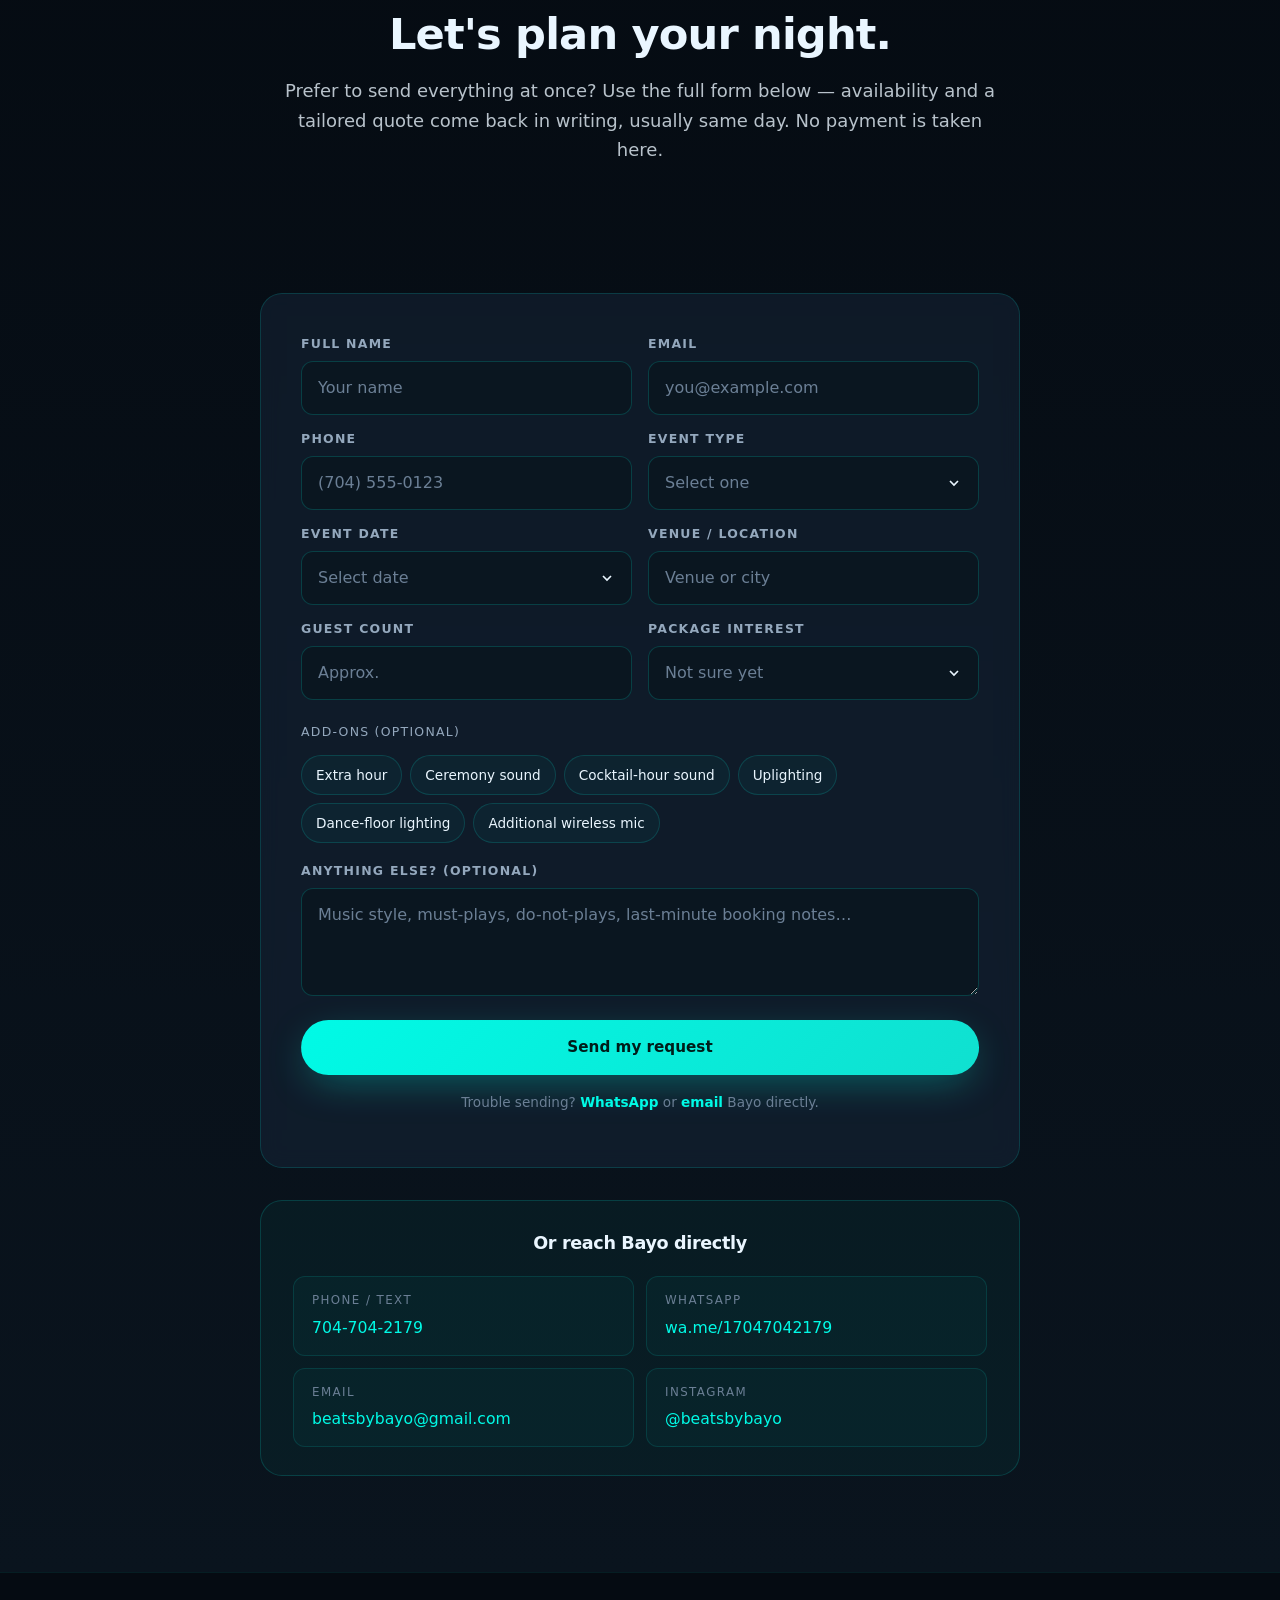
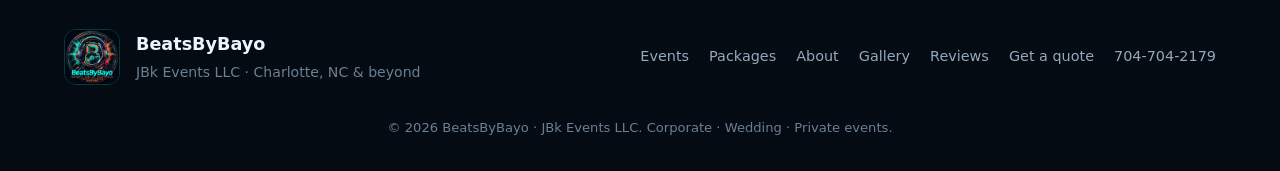
==== commit e94fc196: "Move Meet Bayo above hero, update copy, add mobile Quote/Packages buttons" ====
--- a/static/index.html
+++ b/static/index.html
@@ -17,7 +17,7 @@
 
     <link rel="preconnect" href="https://api.fontshare.com" crossorigin />
     <link href="https://api.fontshare.com/v2/css?f[]=space-grotesk@400,500,600,700&f[]=general-sans@400,500,600&display=swap" rel="stylesheet" />
-    <link rel="stylesheet" href="styles.css?v=6" />
+    <link rel="stylesheet" href="styles.css?v=7" />
   </head>
   <body id="top">
 
@@ -48,6 +48,10 @@
             <span>704-704-2179</span>
           </a>
           <a class="btn btn-primary btn-sm" href="#quote">Get a quote</a>
+          <div class="mobile-cta-group">
+            <a class="btn btn-primary btn-xs mobile-cta-quote" href="#quote">Quote</a>
+            <a class="btn btn-outline btn-xs mobile-cta-pkg" href="#packages">Packages</a>
+          </div>
           <button class="menu-toggle" id="menuToggle" aria-label="Open menu" aria-expanded="false" aria-controls="mobileMenu" type="button">
             <span></span><span></span><span></span>
           </button>
@@ -73,6 +77,39 @@
     </div>
 
     <main>
+      <!-- ============ ABOUT / MEET BAYO ============ -->
+      <section class="section about" id="about">
+        <div class="container about-grid">
+          <div class="about-visual">
+            <img src="assets/bayo-portrait.jpg" alt="Bayo, Charlotte DJ and MC, behind the decks at an event" loading="lazy" />
+          </div>
+          <div class="about-copy">
+            <p class="kicker">Meet Bayo</p>
+            <h2 class="section-title">A host who reads the room — <span class="cyan">not a playlist on shuffle.</span></h2>
+            <p>
+              For 25 years I worked as an X-ray tech — a job built on patience, calm under pressure, and paying
+              close attention to the person in front of me. BeatsByBayo is that same care, poured into music.
+            </p>
+            <p>
+              I'm not chasing flashy transitions or showing off behind the booth. I read the room and let each
+              song play as long as needed, so the floor stays moving and every guest — from the regulars up front
+              to the ones hanging back — feels the joy of the night.
+            </p>
+            <p>
+              It's personal, too. I have a real passion for our 50+ community events, where music does more than
+              entertain — it brings people together, lifts spirits, and helps combat the isolation so many face
+              later in life. Watching that room light up and reconnect is exactly why I do this.
+            </p>
+            <ul class="values" role="list">
+              <li><span class="v-dot" aria-hidden="true"></span> Reads the room, live</li>
+              <li><span class="v-dot" aria-hidden="true"></span> Clean sound, clean presentation</li>
+              <li><span class="v-dot" aria-hidden="true"></span> Up-front about scope — no surprise fees</li>
+              <li><span class="v-dot" aria-hidden="true"></span> One point of contact from first text to last song</li>
+            </ul>
+          </div>
+        </div>
+      </section>
+
       <!-- ============ HERO ============ -->
       <section class="hero" id="home">
         <div class="hero-bg" aria-hidden="true">
@@ -301,34 +338,6 @@
         <div class="cf-line"></div>
       </div>
 
-      <!-- ============ ABOUT ============ -->
-      <section class="section about" id="about">
-        <div class="container about-grid">
-          <div class="about-visual">
-            <img src="assets/bayo-portrait.jpg" alt="Bayo, Charlotte DJ and MC, behind the decks at an event" loading="lazy" />
-          </div>
-          <div class="about-copy">
-            <p class="kicker">Meet Bayo</p>
-            <h2 class="section-title">A host who reads the room — <span class="cyan">not a playlist on shuffle.</span></h2>
-            <p>
-              For 25 years I worked as an X-ray tech — a job built on patience, calm under pressure, and paying
-              close attention to the person in front of me. BeatsByBayo is that same care, poured into music.
-            </p>
-            <p>
-              I'm not chasing flashy transitions or showing off behind the booth. I'm reading the room, playing
-              songs all the way through, and making sure every guest — from the dance floor regulars to the ones
-              hanging back — feels the joy of the night.
-            </p>
-            <ul class="values" role="list">
-              <li><span class="v-dot" aria-hidden="true"></span> Reads the room, live</li>
-              <li><span class="v-dot" aria-hidden="true"></span> Clean sound, clean presentation</li>
-              <li><span class="v-dot" aria-hidden="true"></span> Up-front about scope — no surprise fees</li>
-              <li><span class="v-dot" aria-hidden="true"></span> One point of contact from first text to last song</li>
-            </ul>
-          </div>
-        </div>
-      </section>
-
       <!-- ============ GALLERY (placeholders) ============ -->
       <section class="section section-soft" id="gallery">
         <div class="container">
@@ -607,6 +616,6 @@
       </form>
     </template>
 
-    <script src="script.js?v=6"></script>
+    <script src="script.js?v=7"></script>
   </body>
 </html>
--- a/static/styles.css
+++ b/static/styles.css
@@ -96,6 +96,8 @@
               background .2s var(--ease), color .2s var(--ease), border-color .2s var(--ease);
 }
 .btn-sm{ padding:10px 18px; font-size:.88rem; }
+.btn-xs{ padding:6px 12px; font-size:.76rem; border-radius: var(--radius-pill); white-space:nowrap; }
+.mobile-cta-group{ display:none; align-items:center; gap:6px; }
 .btn-wide{ width:100%; }
 .btn-primary{ background: linear-gradient(135deg, var(--cyan) 0%, #10e0d0 100%); color:#001d1a; box-shadow: var(--shadow-cyan); }
 .btn-primary:hover{ transform: translateY(-2px); color:#001d1a; box-shadow:0 18px 50px -10px rgba(0,250,230,.6); }
@@ -546,7 +548,7 @@
   .proof-grid{ grid-template-columns:repeat(2,1fr); gap:20px; }
   .header-nav{ display:none; }
   .menu-toggle{ display:inline-flex; }
-  .header-cta .btn-primary{ display:none; }
+  .header-cta > .btn-primary{ display:none; }
   .brand-text small{ display:none; }
   .brand-logo{ width:42px; height:42px; }
 }
@@ -560,10 +562,10 @@
   .form-row{ grid-template-columns:1fr; }
   .footer-inner{ flex-direction:column; text-align:center; }
   .brand-text{ display:none; }
-  .phone-pill span{ display:none; }
-  .phone-pill{ padding:10px; border-radius:50%; }
-  .header-cta{ gap:8px; }
-  .header-inner{ padding:10px 18px; gap:12px; }
+  .phone-pill{ display:none; }
+  .mobile-cta-group{ display:flex; }
+  .header-cta{ gap:6px; }
+  .header-inner{ padding:10px 14px; gap:8px; }
   .hero{ padding-top:30px; padding-bottom:100px; }
   .eq-hero{ bottom:60px; height:40px; }
   .hero-dd-row .btn{ flex:1; }
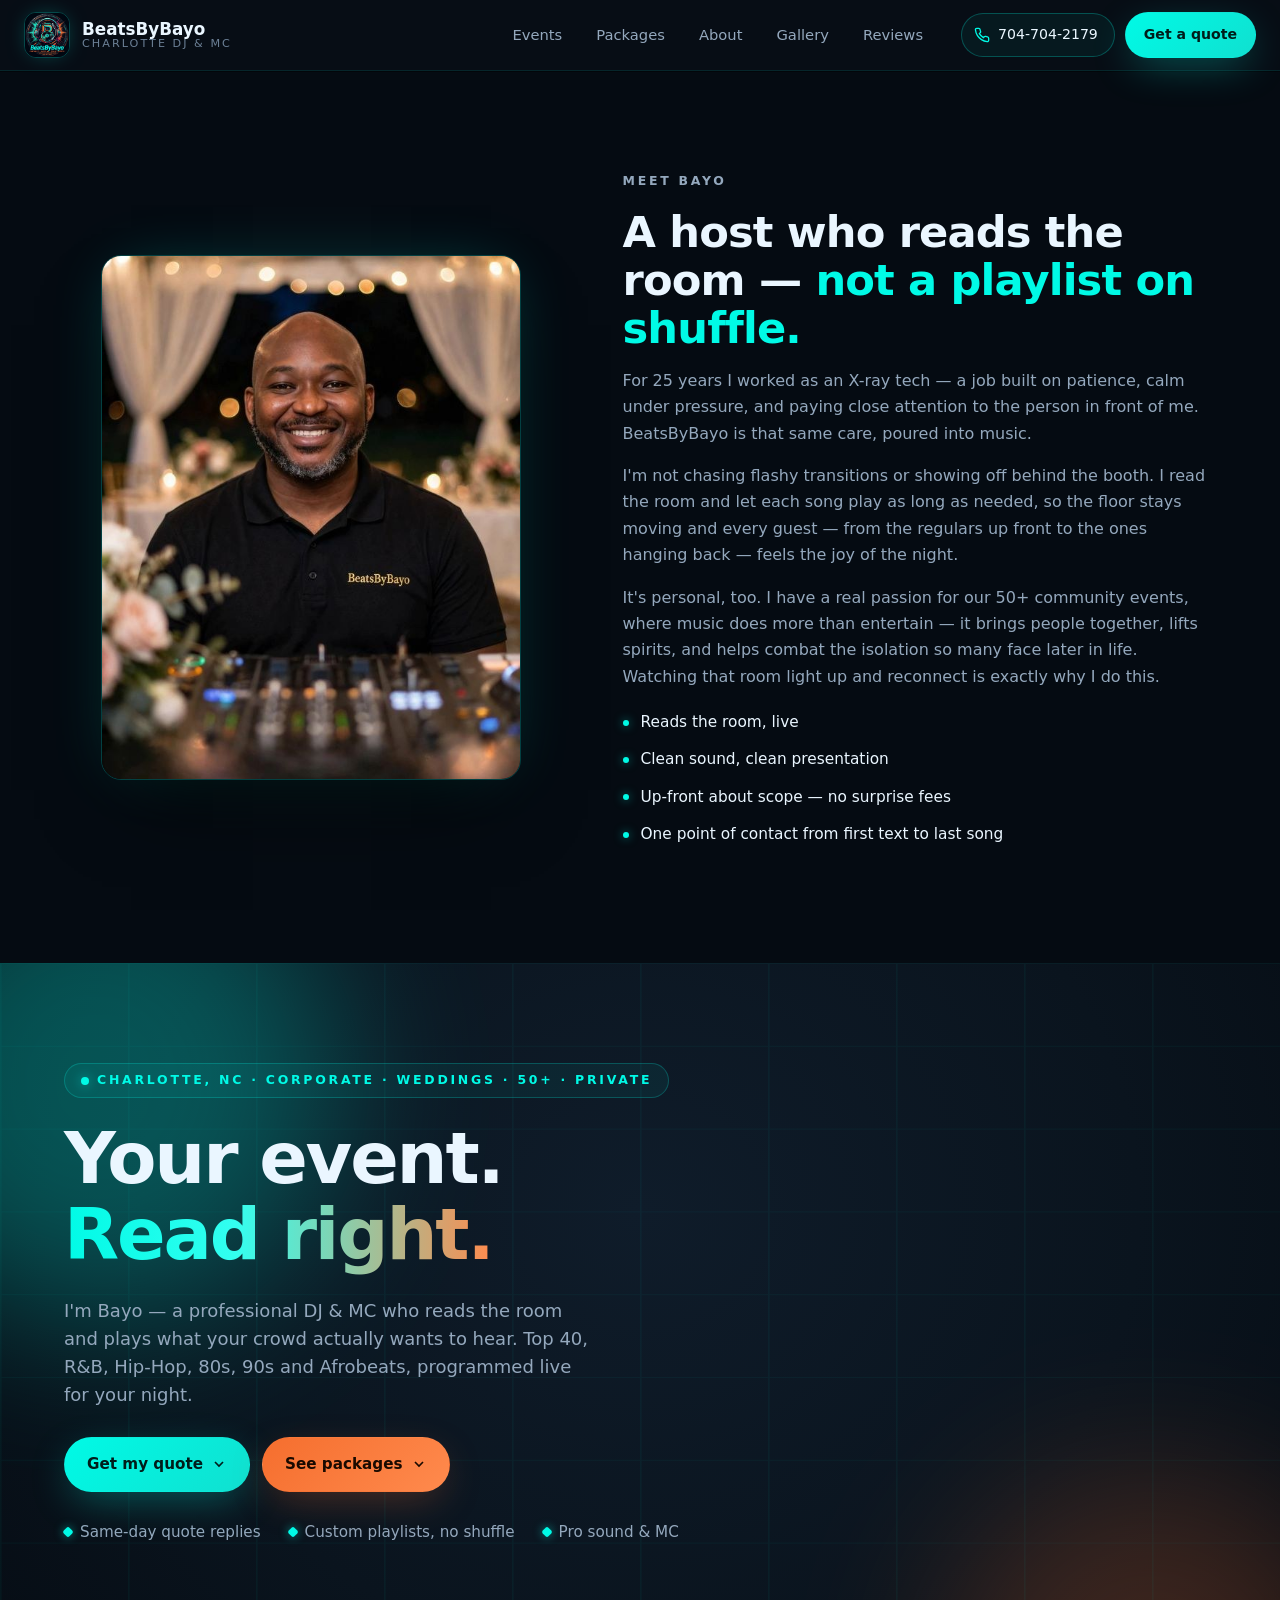
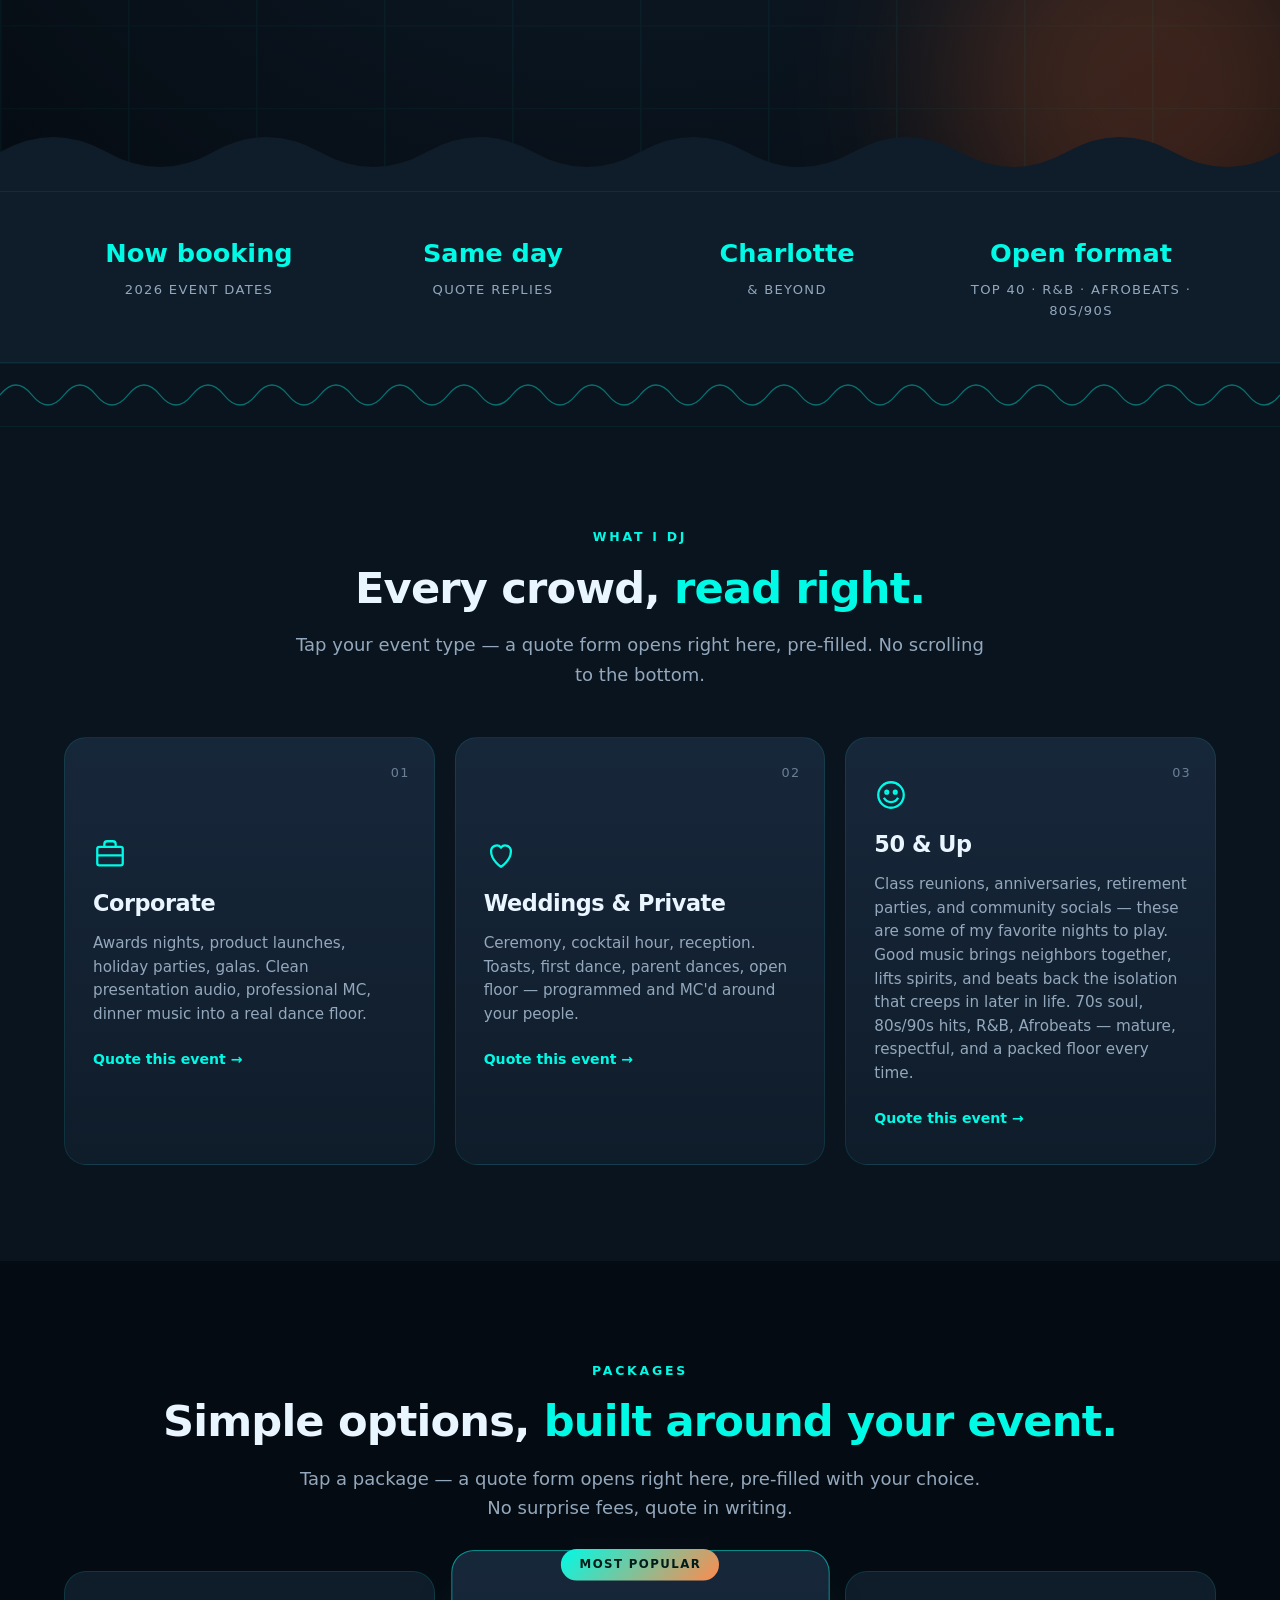
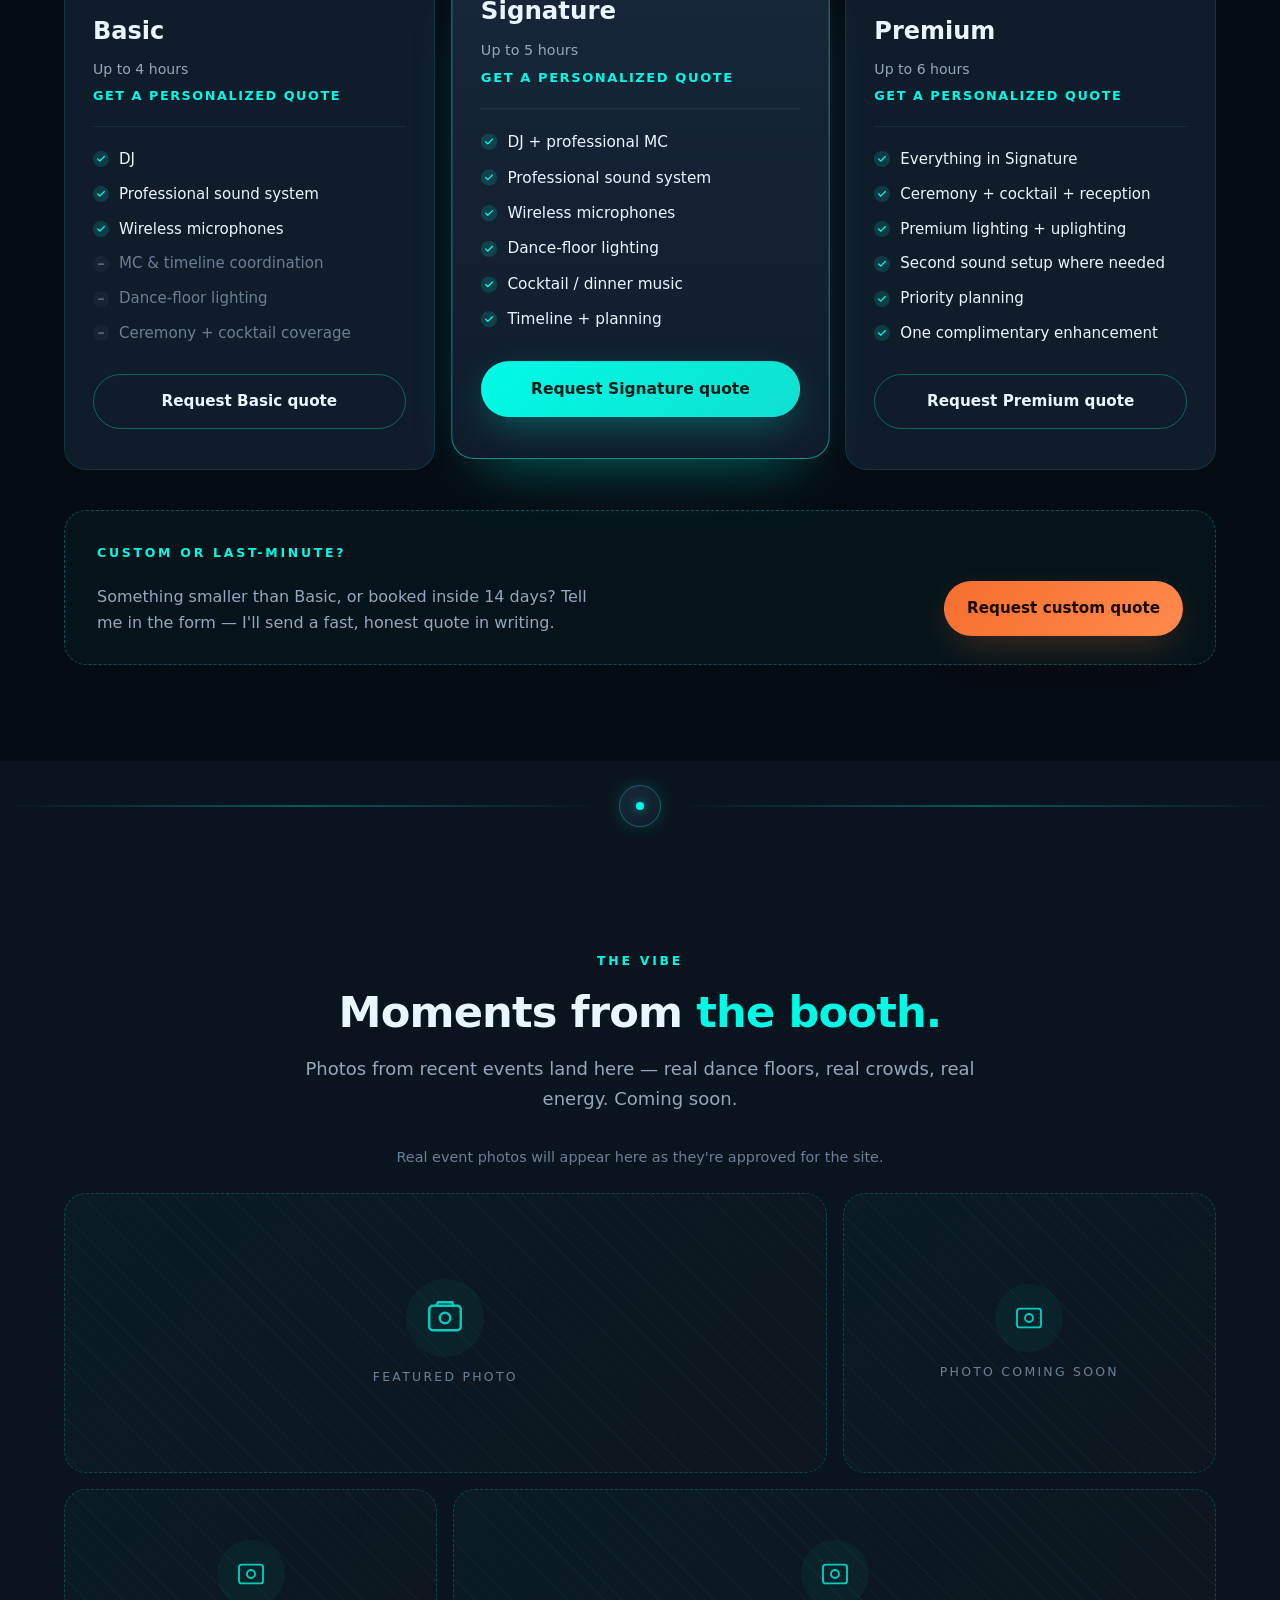
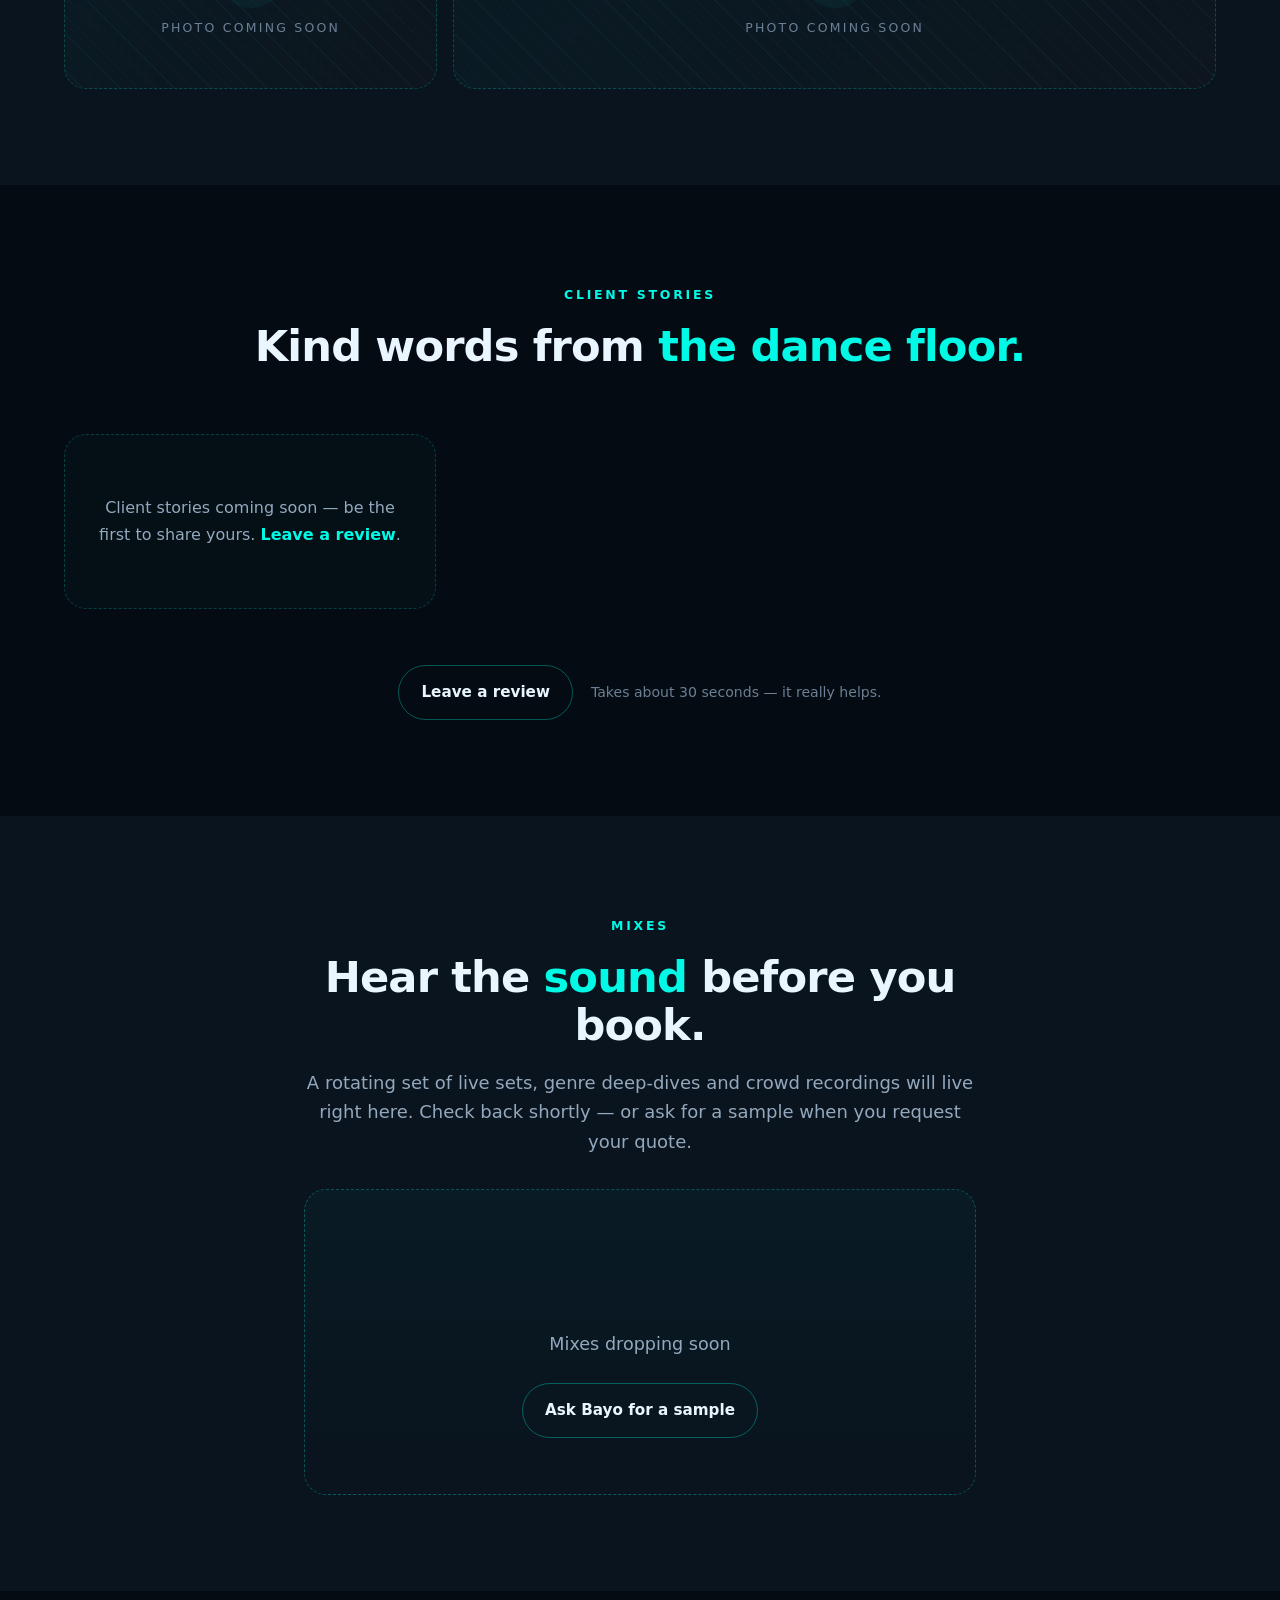
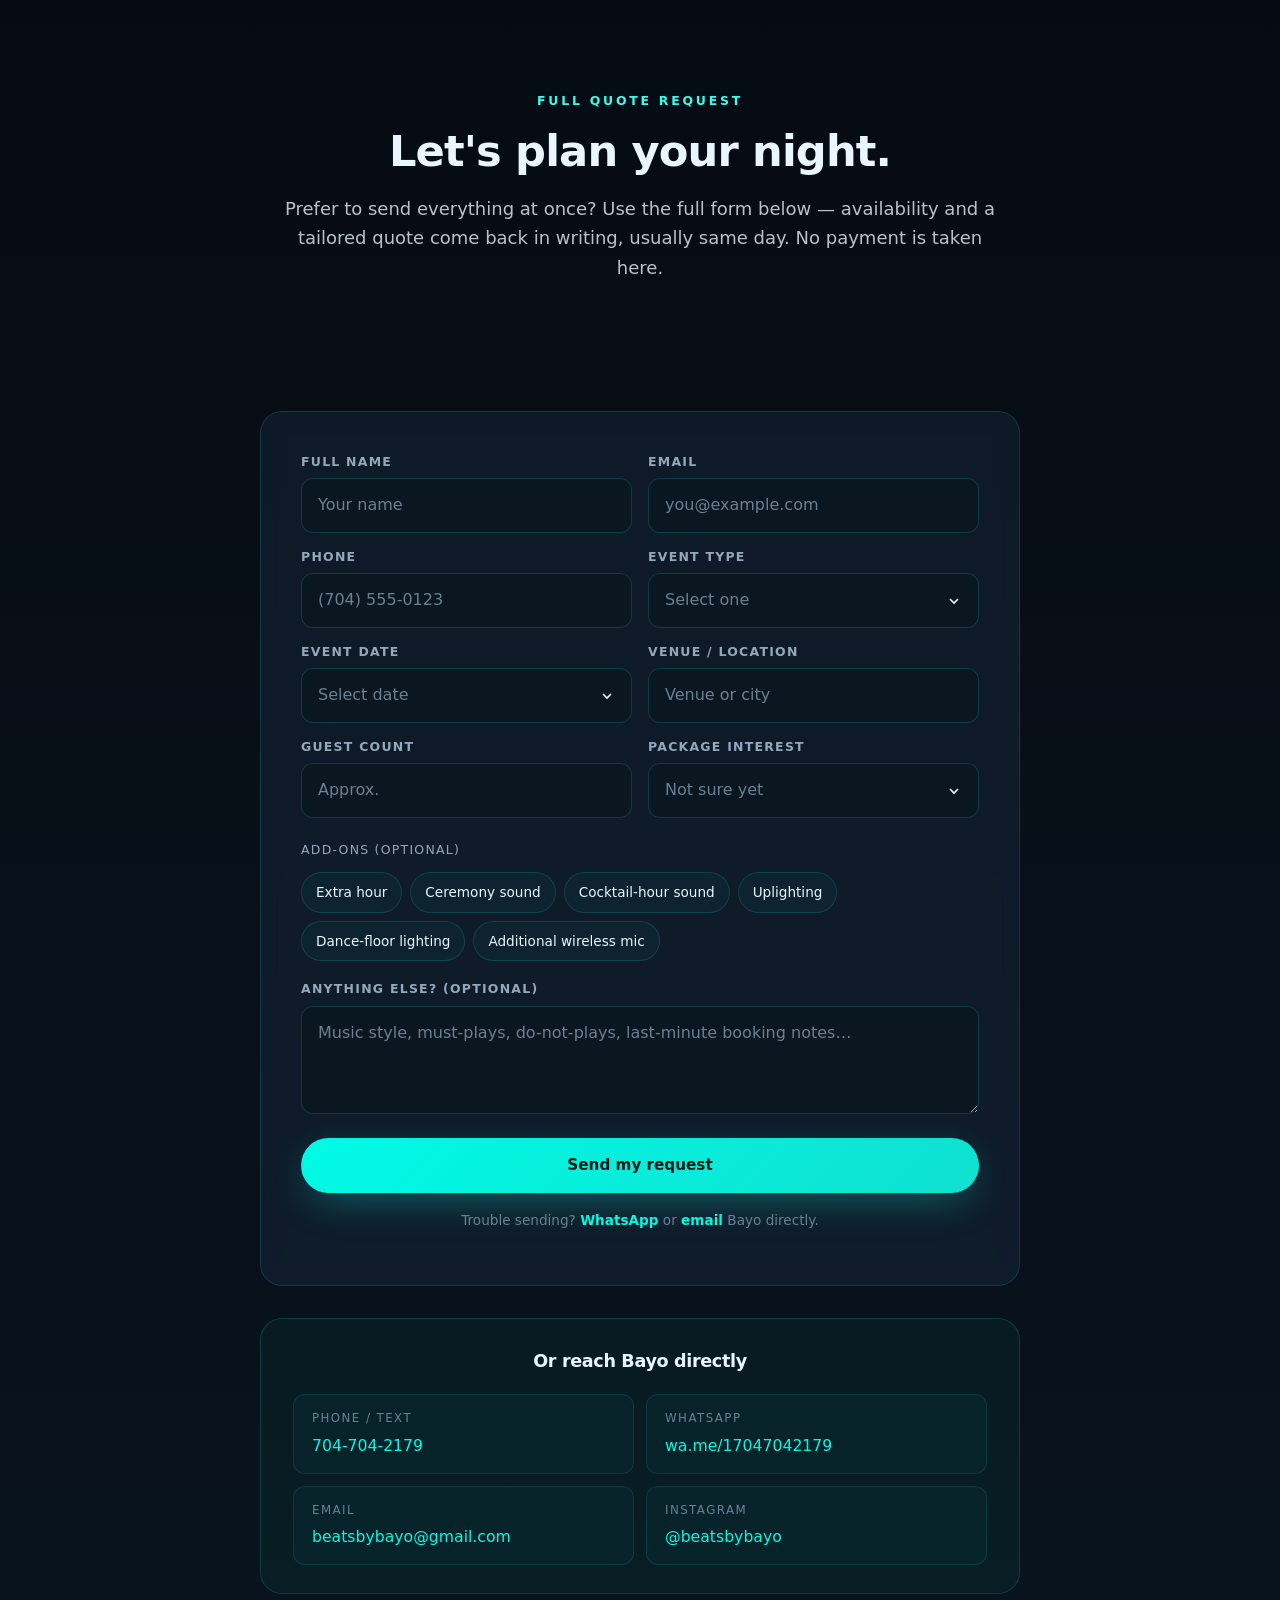
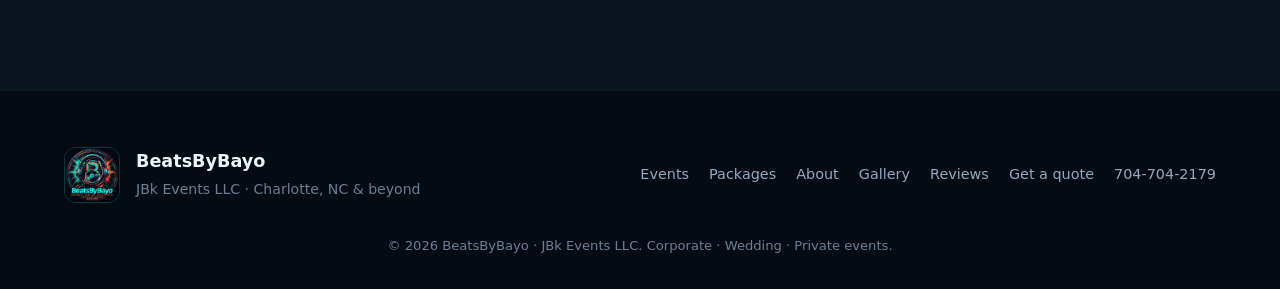
==== commit 38033e6f: "Feature 50+ community angle in the 50 & Up event card" ====
--- a/static/index.html
+++ b/static/index.html
@@ -255,7 +255,7 @@
               </svg>
               <span class="event-num">03</span>
               <h3>50 &amp; Up</h3>
-              <p>Class reunions, anniversaries, retirement parties, community socials. 70s soul, 80s/90s hits, R&amp;B, Afrobeats — mature, respectful, packed floor.</p>
+              <p>Class reunions, anniversaries, retirement parties, and community socials — these are some of my favorite nights to play. Good music brings neighbors together, lifts spirits, and beats back the isolation that creeps in later in life. 70s soul, 80s/90s hits, R&amp;B, Afrobeats — mature, respectful, and a packed floor every time.</p>
               <span class="event-cta">Quote this event →</span>
             </button>
           </div>
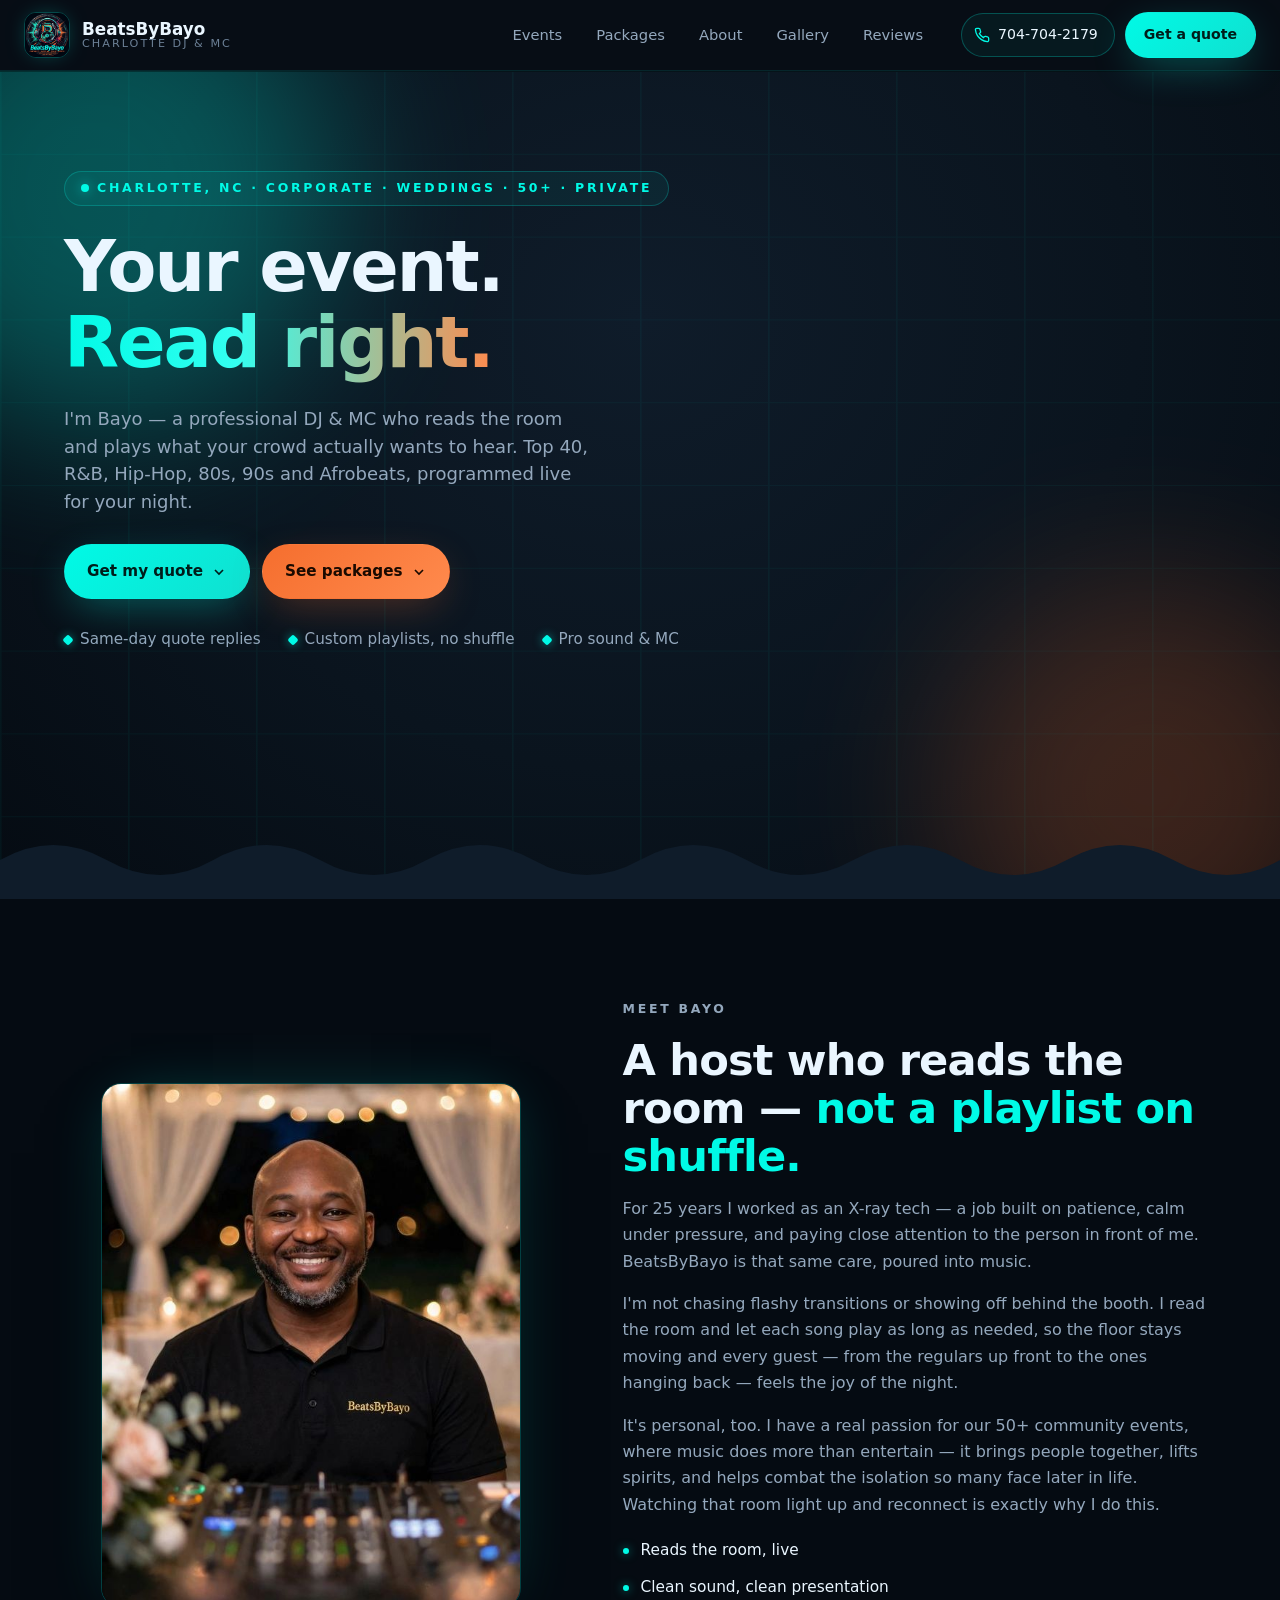
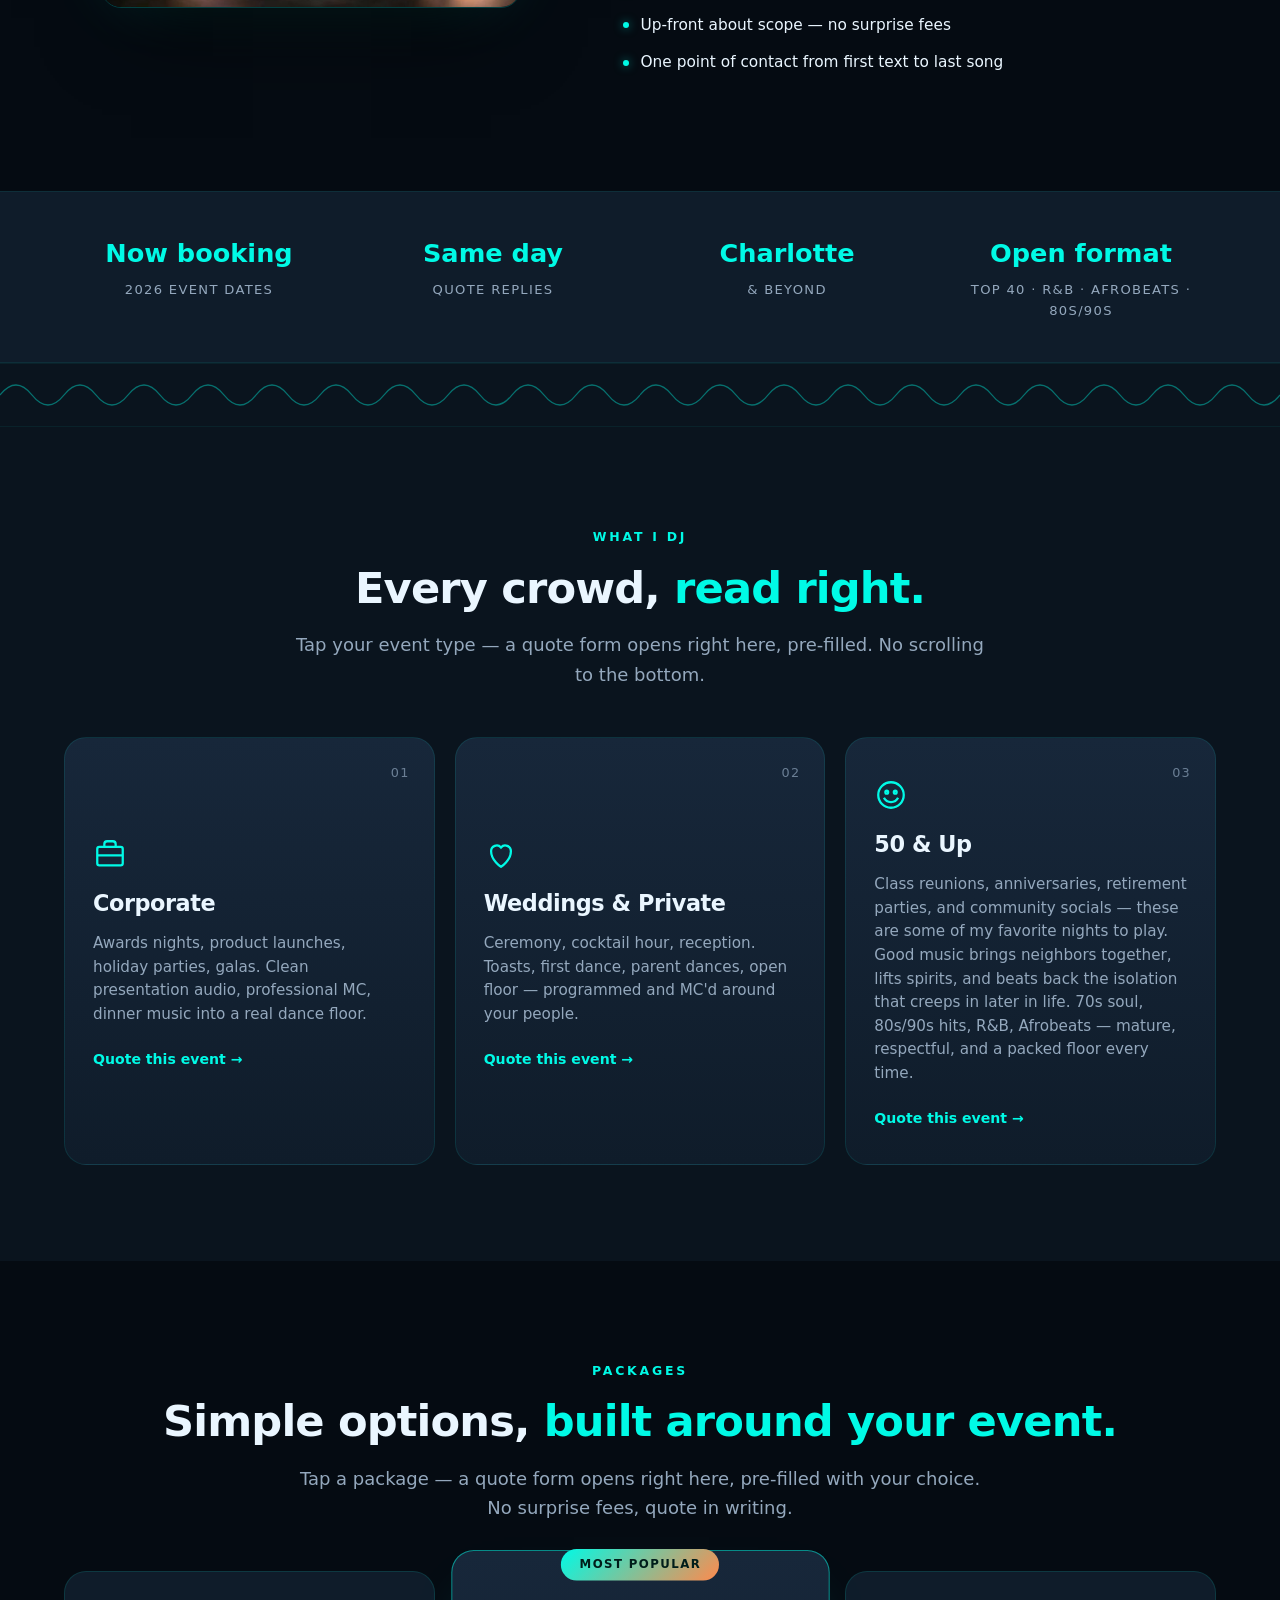
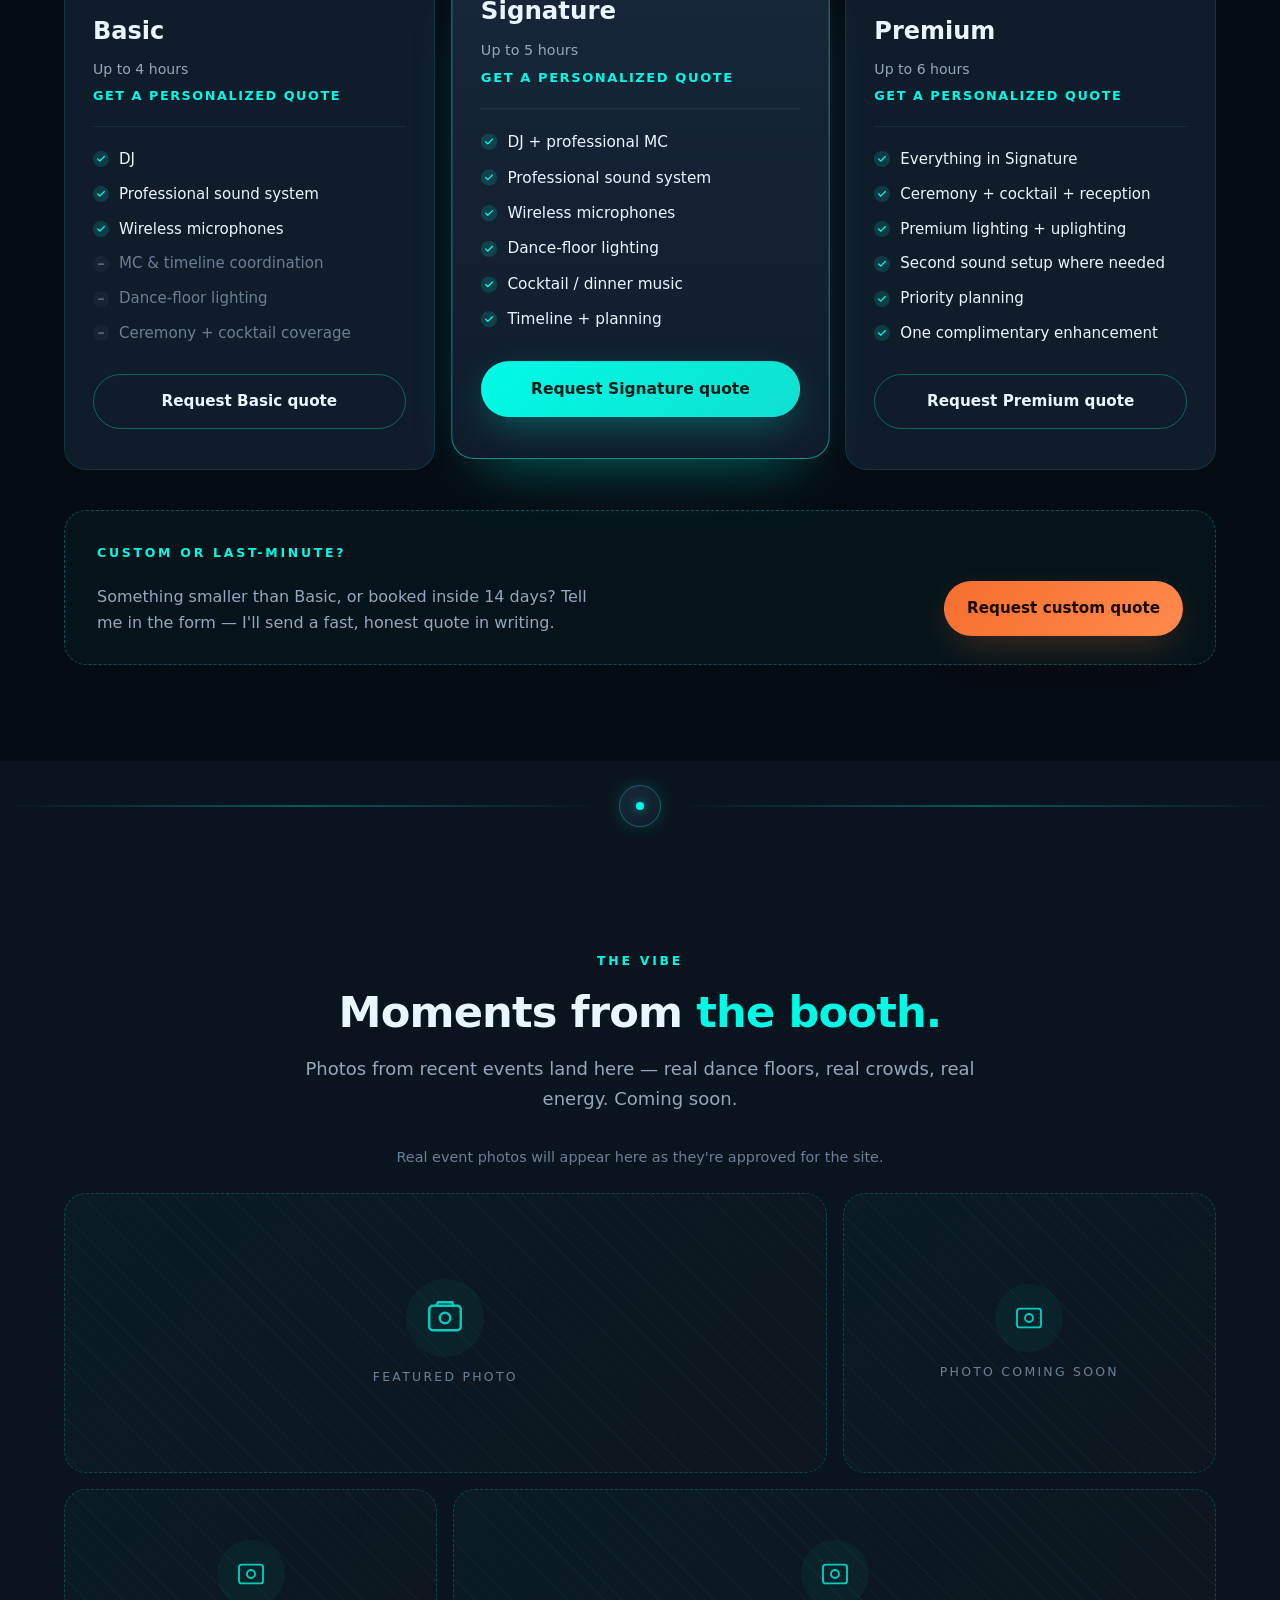
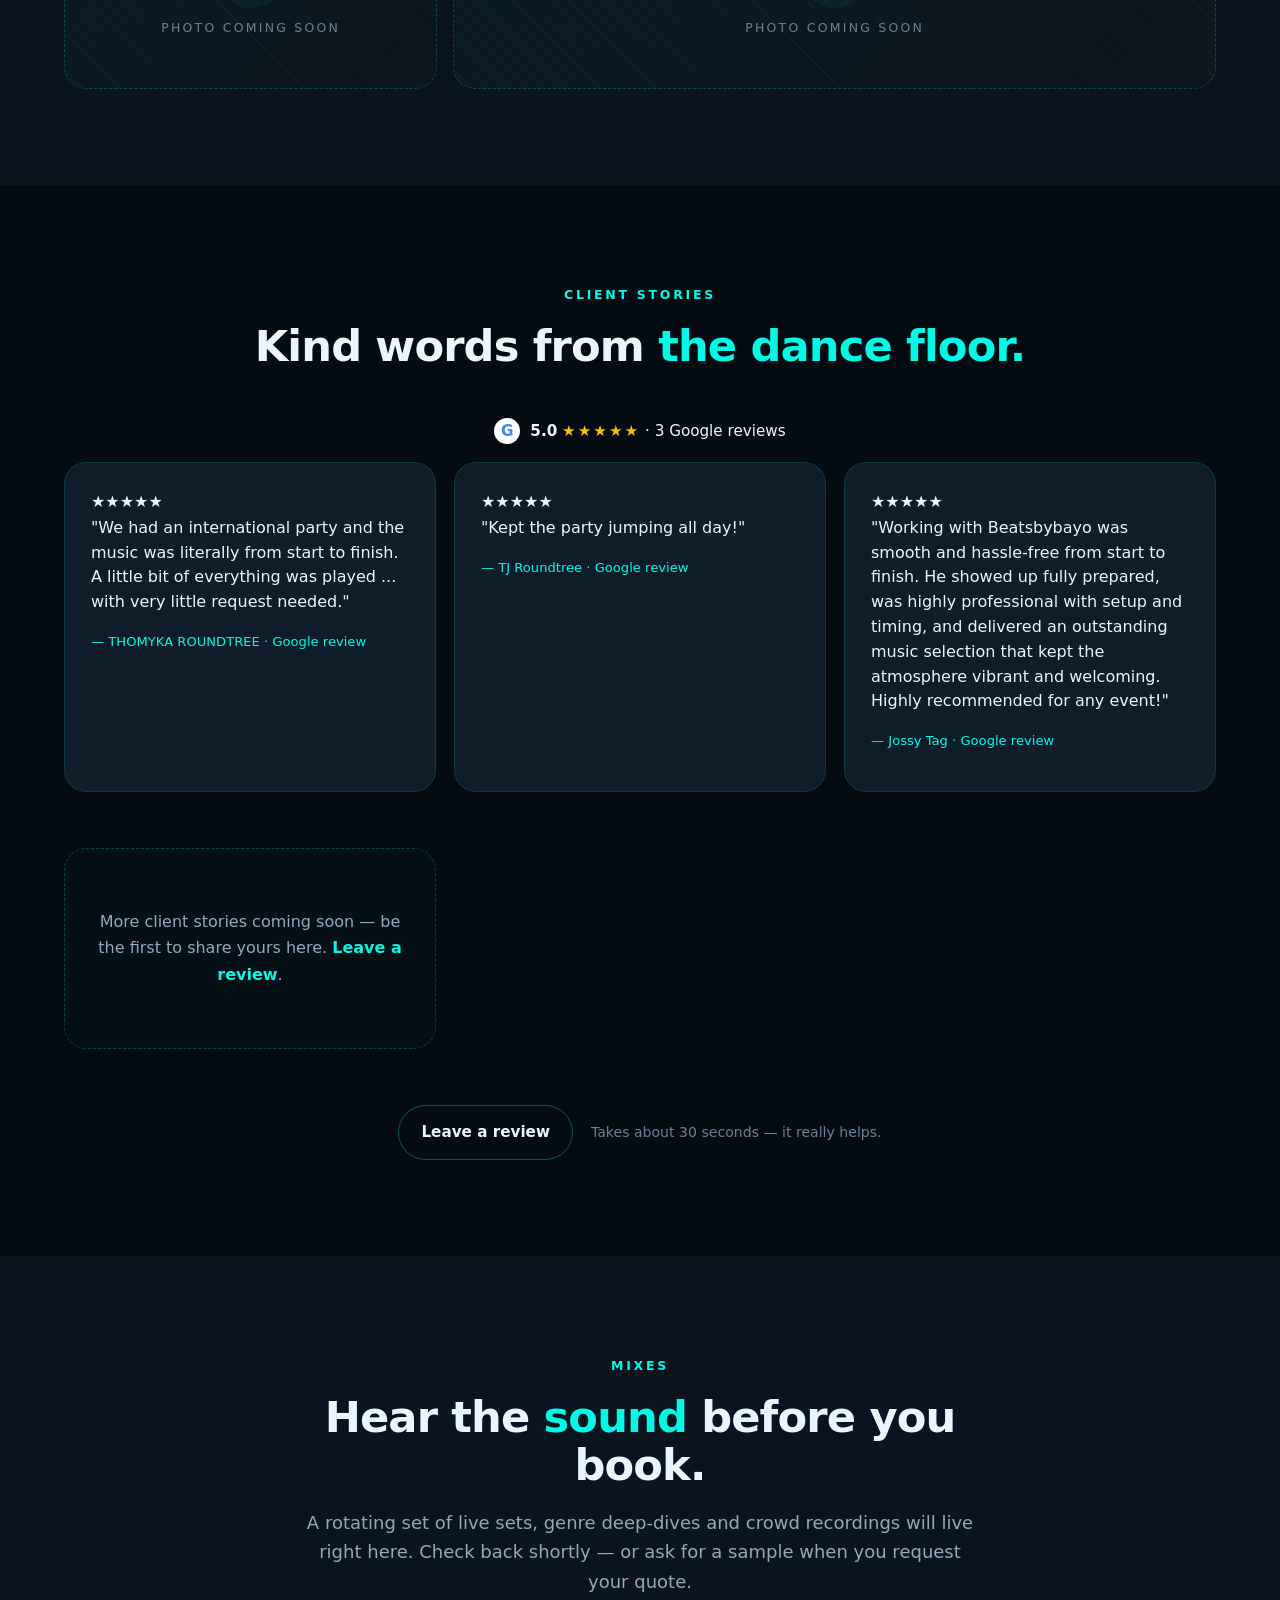
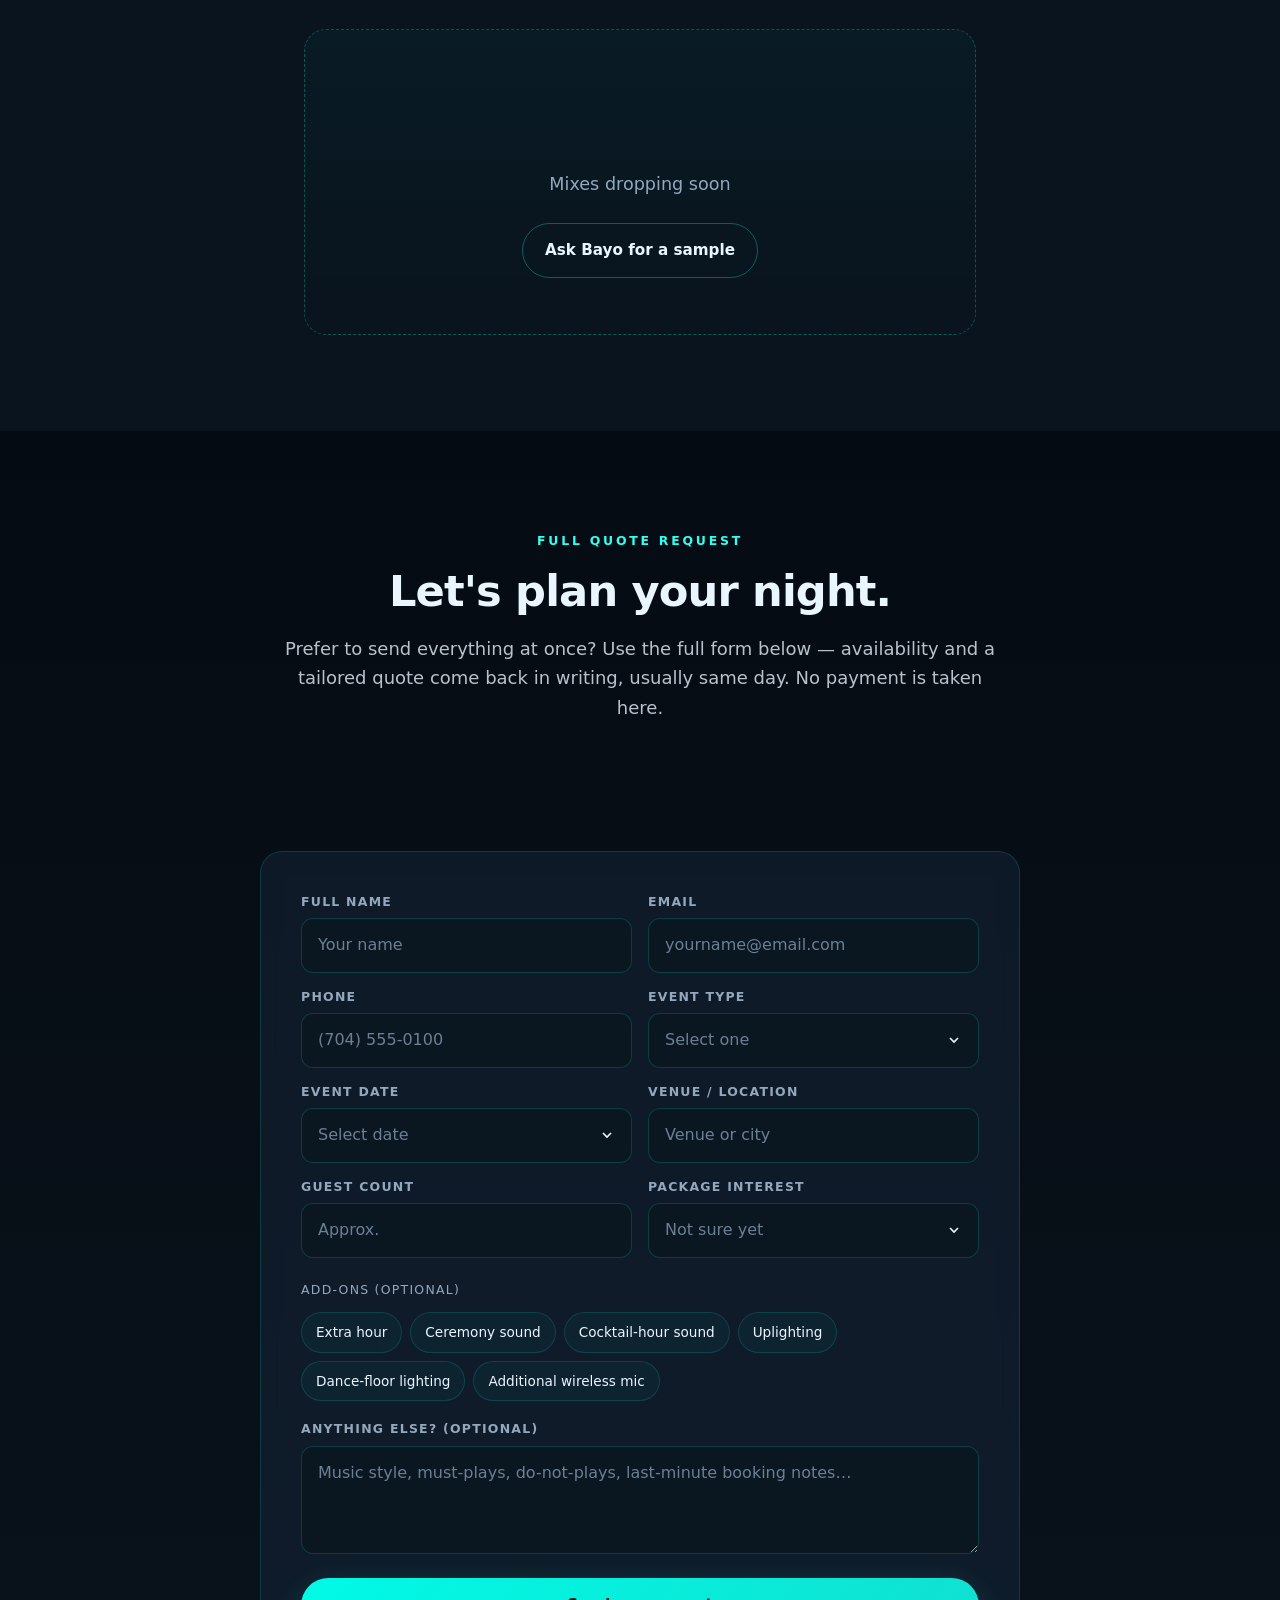
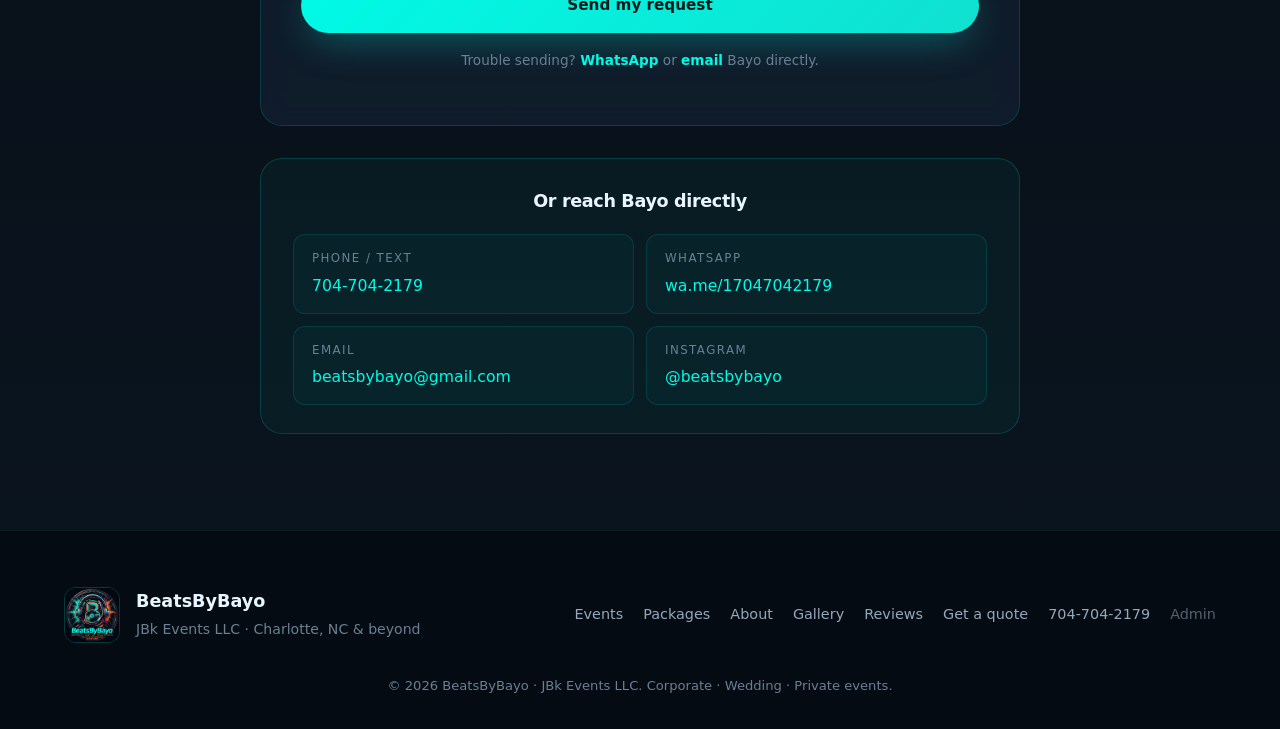
==== commit 04c03ee4: "BeatsByBayo redesign: update static site files (1 of 2)" ====
--- a/static/index.html
+++ b/static/index.html
@@ -7,17 +7,23 @@
     <meta name="description" content="BeatsByBayo — professional DJ and MC for corporate events, weddings, 50+ celebrations and private parties across Charlotte, NC. Top 40, R&B, Hip-Hop, 80s, 90s and Afrobeats." />
     <meta name="theme-color" content="#0a141e" />
     <meta name="color-scheme" content="dark" />
-    <link rel="icon" href="assets/logo-main.jpg" type="image/jpeg" />
+    <link rel="icon" href="assets/favicon.png" type="image/png" />
     <link rel="apple-touch-icon" href="assets/logo-main.jpg" />
 
     <meta property="og:type" content="website" />
     <meta property="og:title" content="BeatsByBayo | Charlotte DJ & MC" />
     <meta property="og:description" content="Professional DJ and MC for corporate events, 50+ celebrations and private parties in Charlotte, NC." />
-    <meta property="og:image" content="assets/logo-main.jpg" />
+    <meta property="og:image" content="https://beatsbybayo.com/assets/logo-main.jpg" />
+    <meta property="og:url" content="https://beatsbybayo.com/" />
 
     <link rel="preconnect" href="https://api.fontshare.com" crossorigin />
     <link href="https://api.fontshare.com/v2/css?f[]=space-grotesk@400,500,600,700&f[]=general-sans@400,500,600&display=swap" rel="stylesheet" />
     <link rel="stylesheet" href="styles.css?v=7" />
+    <style>
+      .gr-head{ display:flex; align-items:center; justify-content:center; gap:10px; margin:2px 0 18px; color:var(--text); font-size:.95rem; }
+      .gr-badge{ width:26px; height:26px; border-radius:50%; background:#fff; color:#4285F4; font-weight:700; display:inline-flex; align-items:center; justify-content:center; font-family:var(--font-display); flex-shrink:0; }
+      .gr-head .gr-stars{ color:#FBBC04; letter-spacing:2px; }
+    </style>
   </head>
   <body id="top">
 
@@ -77,6 +83,89 @@
     </div>
 
     <main>
+      <!-- ============ HERO ============ -->
+      <section class="hero" id="home">
+        <div class="hero-bg" aria-hidden="true">
+          <div class="glow glow-cyan"></div>
+          <div class="glow glow-orange"></div>
+          <svg class="hero-grid" viewBox="0 0 100 100" preserveAspectRatio="none">
+            <defs>
+              <pattern id="gridPat" width="10" height="10" patternUnits="userSpaceOnUse">
+                <path d="M 10 0 L 0 0 0 10" fill="none" stroke="rgba(0,250,230,.08)" stroke-width=".25"/>
+              </pattern>
+            </defs>
+            <rect width="100" height="100" fill="url(#gridPat)"/>
+          </svg>
+          <div class="eq eq-hero" aria-hidden="true">
+            <span></span><span></span><span></span><span></span><span></span>
+            <span></span><span></span><span></span><span></span><span></span>
+            <span></span><span></span><span></span><span></span><span></span>
+            <span></span><span></span><span></span><span></span><span></span>
+          </div>
+        </div>
+
+        <div class="hero-inner">
+          <div class="hero-copy">
+            <p class="kicker"><span class="live-dot"></span> Charlotte, NC · Corporate · Weddings · 50+ · Private</p>
+            <h1 class="display">
+              Your event.<br />
+              <span class="cyan-gradient">Read right.</span>
+            </h1>
+            <p class="lead">
+              I'm Bayo — a professional DJ &amp; MC who reads the room and plays what your crowd
+              actually wants to hear. Top 40, R&amp;B, Hip-Hop, 80s, 90s and Afrobeats,
+              programmed live for your night.
+            </p>
+
+            <!-- Hero dropdown CTAs -->
+            <div class="hero-dd-row">
+              <div class="dropdown" data-dd="quote">
+                <button class="btn btn-primary dd-btn" type="button" aria-haspopup="true" aria-expanded="false">
+                  Get my quote <svg viewBox="0 0 24 24" width="16" height="16" fill="none" stroke="currentColor" stroke-width="2.5" aria-hidden="true"><polyline points="6 9 12 15 18 9"/></svg>
+                </button>
+                <ul class="dd-menu" role="menu" data-dd-menu="quote">
+                  <li><button type="button" data-event="Corporate Event" role="menuitem">Corporate Event</button></li>
+                  <li><button type="button" data-event="Wedding" role="menuitem">Wedding</button></li>
+                  <li><button type="button" data-event="50+ Social" role="menuitem">50+ Social</button></li>
+                  <li><button type="button" data-event="Anniversary" role="menuitem">Anniversary</button></li>
+                  <li><button type="button" data-event="Reunion" role="menuitem">Reunion</button></li>
+                  <li><button type="button" data-event="Retirement Party" role="menuitem">Retirement Party</button></li>
+                  <li><button type="button" data-event="Private Event" role="menuitem">Private Event</button></li>
+                  <li><button type="button" data-event="Community Event" role="menuitem">Community Event</button></li>
+                  <li><button type="button" data-event="Other" role="menuitem">Something else</button></li>
+                </ul>
+              </div>
+
+              <div class="dropdown" data-dd="pkg">
+                <button class="btn btn-secondary dd-btn" type="button" aria-haspopup="true" aria-expanded="false">
+                  See packages <svg viewBox="0 0 24 24" width="16" height="16" fill="none" stroke="currentColor" stroke-width="2.5" aria-hidden="true"><polyline points="6 9 12 15 18 9"/></svg>
+                </button>
+                <ul class="dd-menu" role="menu" data-dd-menu="pkg">
+                  <li><button type="button" data-pkg="Basic" role="menuitem">Basic — up to 4 hrs</button></li>
+                  <li><button type="button" data-pkg="Signature" role="menuitem">Signature — up to 5 hrs</button></li>
+                  <li><button type="button" data-pkg="Premium" role="menuitem">Premium — up to 6 hrs</button></li>
+                  <li><button type="button" data-pkg="Custom / Last-Minute" role="menuitem">Custom / Last-Minute</button></li>
+                  <li><button type="button" data-scroll="packages" role="menuitem">Compare all packages →</button></li>
+                </ul>
+              </div>
+            </div>
+
+            <ul class="hero-checks" role="list">
+              <li>Same-day quote replies</li>
+              <li>Custom playlists, no shuffle</li>
+              <li>Pro sound &amp; MC</li>
+            </ul>
+          </div>
+
+          <!-- Inline quote panel lives here by default -->
+          <div class="inline-slot inline-slot-hero" id="slotHero" aria-live="polite"></div>
+        </div>
+
+        <svg class="hero-wave" viewBox="0 0 1440 80" preserveAspectRatio="none" aria-hidden="true">
+          <path d="M0,40 Q60,10 120,40 T240,40 T360,40 T480,40 T600,40 T720,40 T840,40 T960,40 T1080,40 T1200,40 T1320,40 T1440,40 L1440,80 L0,80 Z" fill="var(--surface-1)"/>
+        </svg>
+      </section>
+
       <!-- ============ ABOUT / MEET BAYO ============ -->
       <section class="section about" id="about">
         <div class="container about-grid">
@@ -108,89 +197,6 @@
             </ul>
           </div>
         </div>
-      </section>
-
-      <!-- ============ HERO ============ -->
-      <section class="hero" id="home">
-        <div class="hero-bg" aria-hidden="true">
-          <div class="glow glow-cyan"></div>
-          <div class="glow glow-orange"></div>
-          <svg class="hero-grid" viewBox="0 0 100 100" preserveAspectRatio="none">
-            <defs>
-              <pattern id="gridPat" width="10" height="10" patternUnits="userSpaceOnUse">
-                <path d="M 10 0 L 0 0 0 10" fill="none" stroke="rgba(0,250,230,.08)" stroke-width=".25"/>
-              </pattern>
-            </defs>
-            <rect width="100" height="100" fill="url(#gridPat)"/>
-          </svg>
-          <div class="eq eq-hero" aria-hidden="true">
-            <span></span><span></span><span></span><span></span><span></span>
-            <span></span><span></span><span></span><span></span><span></span>
-            <span></span><span></span><span></span><span></span><span></span>
-            <span></span><span></span><span></span><span></span><span></span>
-          </div>
-        </div>
-
-        <div class="hero-inner">
-          <div class="hero-copy">
-            <p class="kicker"><span class="live-dot"></span> Charlotte, NC · Corporate · Weddings · 50+ · Private</p>
-            <h1 class="display">
-              Your event.<br />
-              <span class="cyan-gradient">Read right.</span>
-            </h1>
-            <p class="lead">
-              I'm Bayo — a professional DJ &amp; MC who reads the room and plays what your crowd
-              actually wants to hear. Top 40, R&amp;B, Hip-Hop, 80s, 90s and Afrobeats,
-              programmed live for your night.
-            </p>
-
-            <!-- Hero dropdown CTAs -->
-            <div class="hero-dd-row">
-              <div class="dropdown" data-dd="quote">
-                <button class="btn btn-primary dd-btn" type="button" aria-haspopup="true" aria-expanded="false">
-                  Get my quote <svg viewBox="0 0 24 24" width="16" height="16" fill="none" stroke="currentColor" stroke-width="2.5" aria-hidden="true"><polyline points="6 9 12 15 18 9"/></svg>
-                </button>
-                <ul class="dd-menu" role="menu" data-dd-menu="quote">
-                  <li><button type="button" data-event="Corporate Event" role="menuitem">Corporate Event</button></li>
-                  <li><button type="button" data-event="Wedding" role="menuitem">Wedding</button></li>
-                  <li><button type="button" data-event="50+ Social" role="menuitem">50+ Social</button></li>
-                  <li><button type="button" data-event="Anniversary" role="menuitem">Anniversary</button></li>
-                  <li><button type="button" data-event="Reunion" role="menuitem">Reunion</button></li>
-                  <li><button type="button" data-event="Retirement Party" role="menuitem">Retirement Party</button></li>
-                  <li><button type="button" data-event="Private Event" role="menuitem">Private Event</button></li>
-                  <li><button type="button" data-event="Community Event" role="menuitem">Community Event</button></li>
-                  <li><button type="button" data-event="Other" role="menuitem">Something else</button></li>
-                </ul>
-              </div>
-
-              <div class="dropdown" data-dd="pkg">
-                <button class="btn btn-secondary dd-btn" type="button" aria-haspopup="true" aria-expanded="false">
-                  See packages <svg viewBox="0 0 24 24" width="16" height="16" fill="none" stroke="currentColor" stroke-width="2.5" aria-hidden="true"><polyline points="6 9 12 15 18 9"/></svg>
-                </button>
-                <ul class="dd-menu" role="menu" data-dd-menu="pkg">
-                  <li><button type="button" data-pkg="Basic" role="menuitem">Basic — up to 4 hrs</button></li>
-                  <li><button type="button" data-pkg="Signature" role="menuitem">Signature — up to 5 hrs</button></li>
-                  <li><button type="button" data-pkg="Premium" role="menuitem">Premium — up to 6 hrs</button></li>
-                  <li><button type="button" data-pkg="Custom / Last-Minute" role="menuitem">Custom / Last-Minute</button></li>
-                  <li><button type="button" data-scroll="packages" role="menuitem">Compare all packages →</button></li>
-                </ul>
-              </div>
-            </div>
-
-            <ul class="hero-checks" role="list">
-              <li>Same-day quote replies</li>
-              <li>Custom playlists, no shuffle</li>
-              <li>Pro sound &amp; MC</li>
-            </ul>
-          </div>
-
-          <!-- Inline quote panel lives here by default -->
-          <div class="inline-slot inline-slot-hero" id="slotHero" aria-live="polite"></div>
-        </div>
-
-        <svg class="hero-wave" viewBox="0 0 1440 80" preserveAspectRatio="none" aria-hidden="true">
-          <path d="M0,40 Q60,10 120,40 T240,40 T360,40 T480,40 T600,40 T720,40 T840,40 T960,40 T1080,40 T1200,40 T1320,40 T1440,40 L1440,80 L0,80 Z" fill="var(--surface-1)"/>
-        </svg>
       </section>
 
       <!-- ============ PROOF STRIP ============ -->
@@ -387,8 +393,29 @@
             <p class="kicker">Client Stories</p>
             <h2 class="section-title">Kind words from <span class="cyan">the dance floor.</span></h2>
           </div>
+          <div class="gr-head">
+            <span class="gr-badge">G</span>
+            <span><strong>5.0</strong> <span class="gr-stars" aria-label="5 out of 5 stars">★★★★★</span> · 3 Google reviews</span>
+          </div>
+          <div class="reviews-grid" aria-label="Google reviews">
+            <article class="review-card">
+              <div class="review-stars" aria-label="5 out of 5 stars">★★★★★</div>
+              <blockquote>"We had an international party and the music was literally from start to finish. A little bit of everything was played ... with very little request needed."</blockquote>
+              <p class="review-meta">— THOMYKA ROUNDTREE · Google review</p>
+            </article>
+            <article class="review-card">
+              <div class="review-stars" aria-label="5 out of 5 stars">★★★★★</div>
+              <blockquote>"Kept the party jumping all day!"</blockquote>
+              <p class="review-meta">— TJ Roundtree · Google review</p>
+            </article>
+            <article class="review-card">
+              <div class="review-stars" aria-label="5 out of 5 stars">★★★★★</div>
+              <blockquote>"Working with Beatsbybayo was smooth and hassle-free from start to finish. He showed up fully prepared, was highly professional with setup and timing, and delivered an outstanding music selection that kept the atmosphere vibrant and welcoming. Highly recommended for any event!"</blockquote>
+              <p class="review-meta">— Jossy Tag · Google review</p>
+            </article>
+          </div>
           <div class="reviews-grid" id="testimonialList" aria-live="polite">
-            <p class="reviews-empty">Client stories coming soon — be the first to share yours. <a href="/review.html">Leave a review</a>.</p>
+            <p class="reviews-empty">More client stories coming soon — be the first to share yours here. <a href="/review.html">Leave a review</a>.</p>
           </div>
           <div class="reviews-cta">
             <a class="btn btn-outline" href="/review.html">Leave a review</a>
@@ -433,12 +460,12 @@
                 <input required name="name" type="text" autocomplete="name" placeholder="Your name" />
               </label>
               <label class="field"><span class="field-label">Email</span>
-                <input required name="email" type="email" autocomplete="email" placeholder="you@example.com" />
+                <input required name="email" type="email" autocomplete="email" placeholder="yourname@email.com" />
               </label>
             </div>
             <div class="form-row">
               <label class="field"><span class="field-label">Phone</span>
-                <input required name="phone" type="tel" autocomplete="tel" placeholder="(704) 555-0123" />
+                <input required name="phone" type="tel" autocomplete="tel" placeholder="(704) 555-0100" />
               </label>
               <label class="field"><span class="field-label">Event type</span>
                 <select required name="event-type" id="eventTypeSelect">
@@ -550,6 +577,7 @@
           <a href="#reviews">Reviews</a>
           <a href="#quote">Get a quote</a>
           <a href="tel:+17047042179">704-704-2179</a>
+          <a href="admin.html" rel="nofollow" style="opacity:.55">Admin</a>
         </nav>
       </div>
       <p class="copyright">© <span id="year"></span> BeatsByBayo · JBk Events LLC. Corporate · Wedding · Private events.</p>
@@ -570,12 +598,12 @@
             <input required name="name" type="text" autocomplete="name" placeholder="First &amp; last" />
           </label>
           <label class="field"><span class="field-label">Phone</span>
-            <input required name="phone" type="tel" autocomplete="tel" placeholder="(704) 555-0123" />
+            <input required name="phone" type="tel" autocomplete="tel" placeholder="(704) 555-0100" />
           </label>
         </div>
         <div class="form-row">
           <label class="field"><span class="field-label">Email</span>
-            <input required name="email" type="email" autocomplete="email" placeholder="you@example.com" />
+            <input required name="email" type="email" autocomplete="email" placeholder="yourname@email.com" />
           </label>
           <label class="field"><span class="field-label">Event date</span>
             <input required name="event-date" type="date" />
